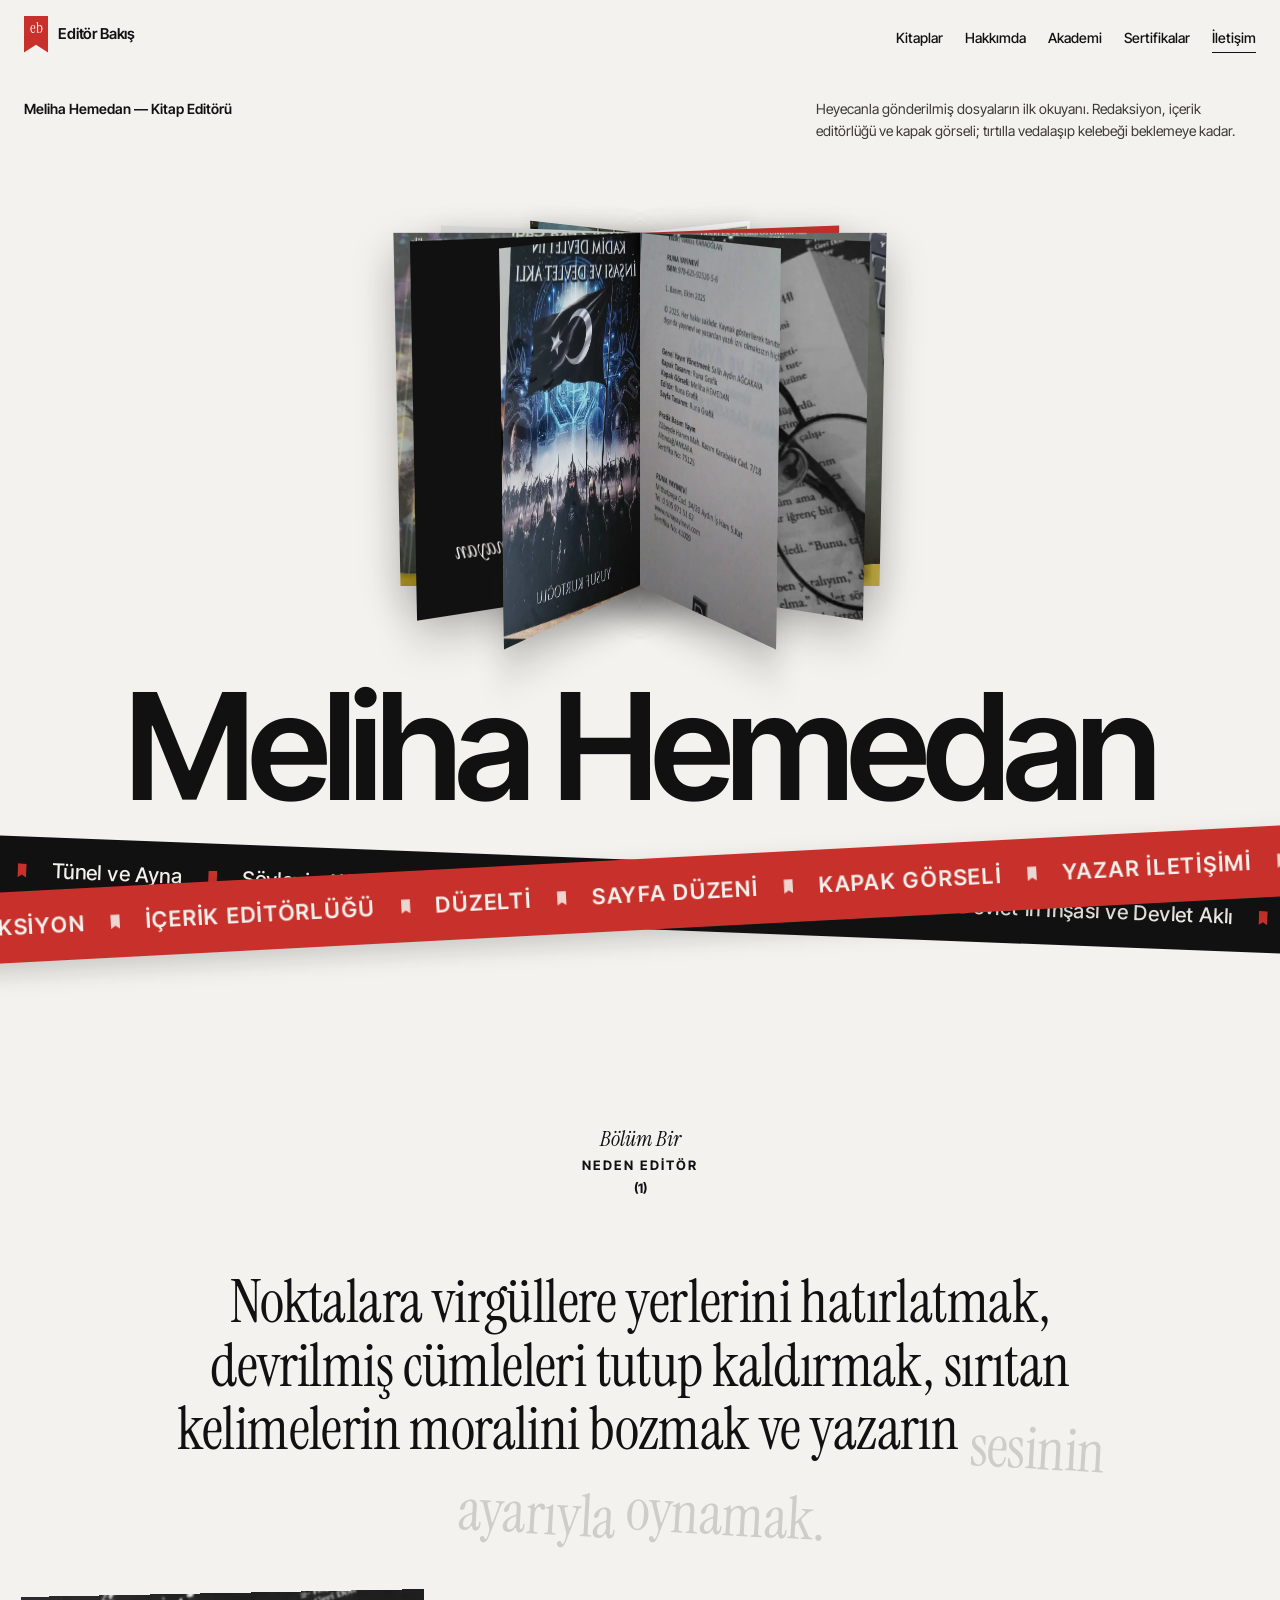
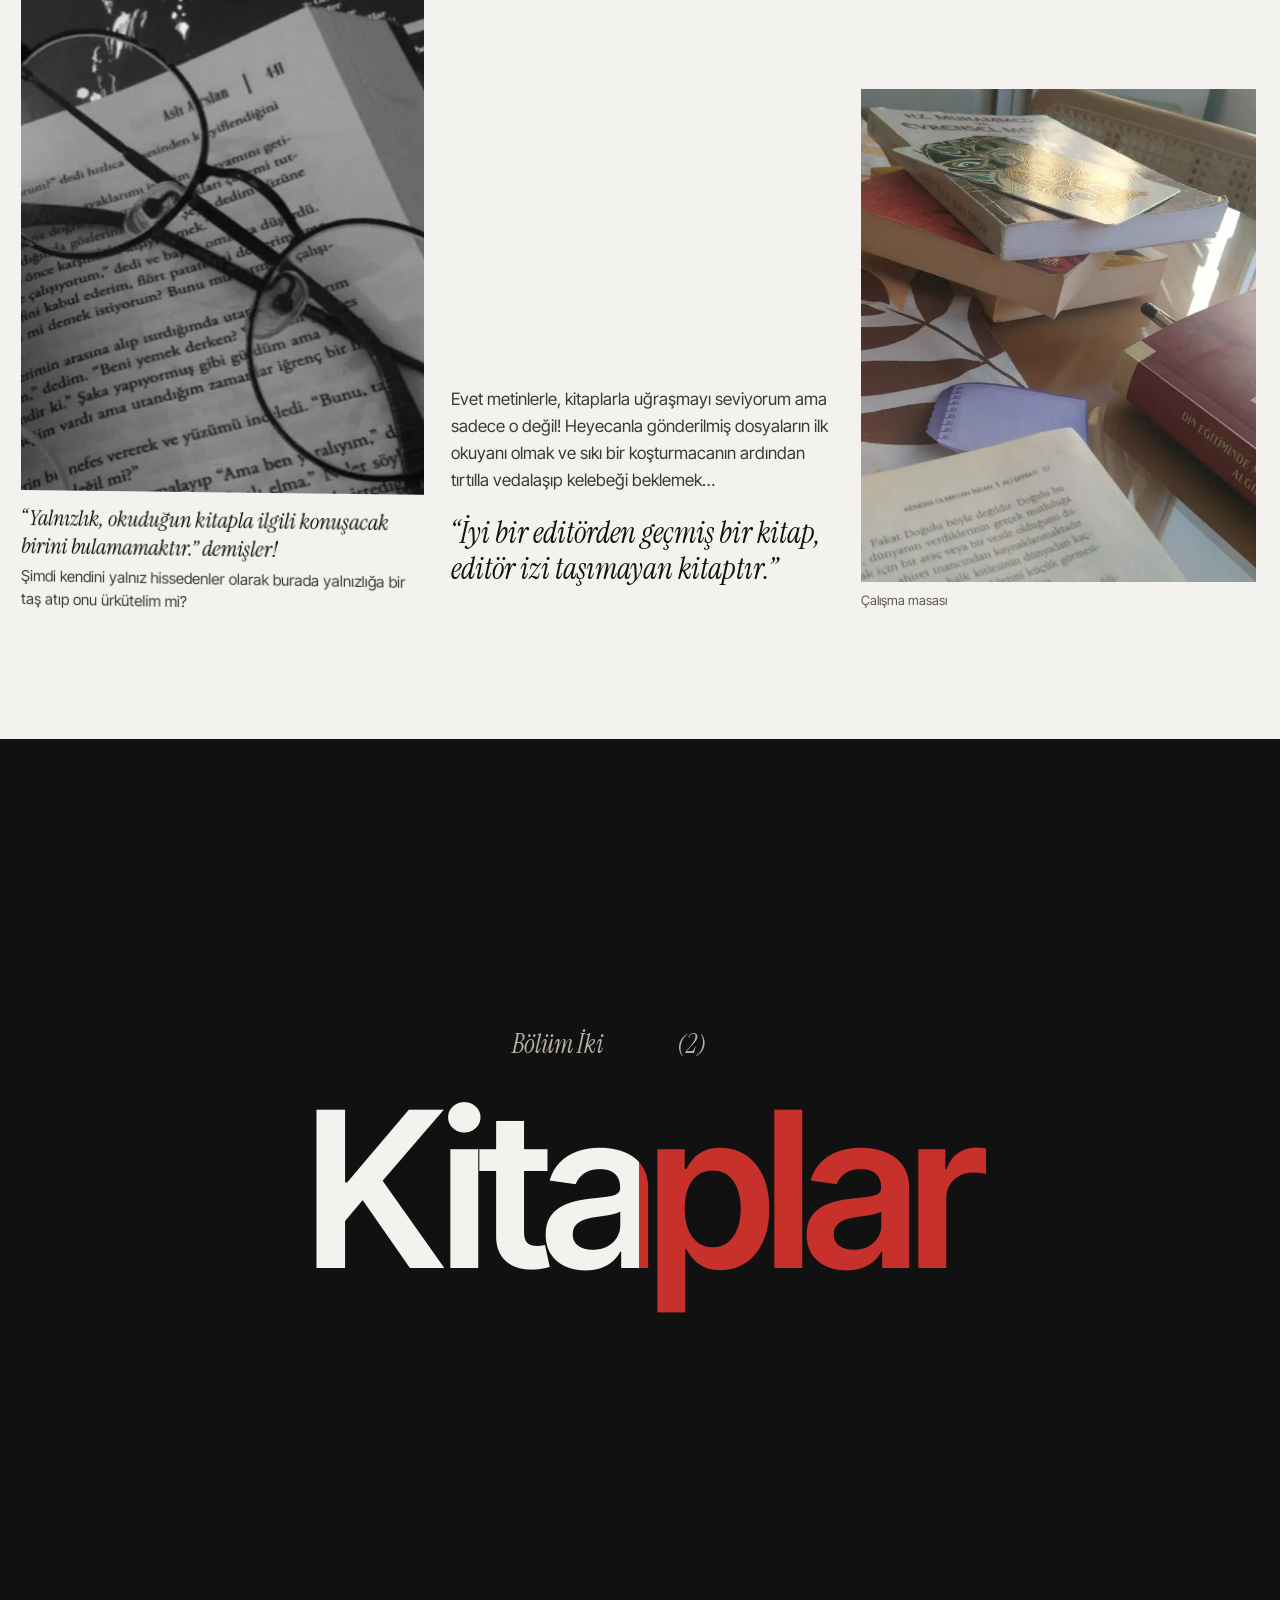
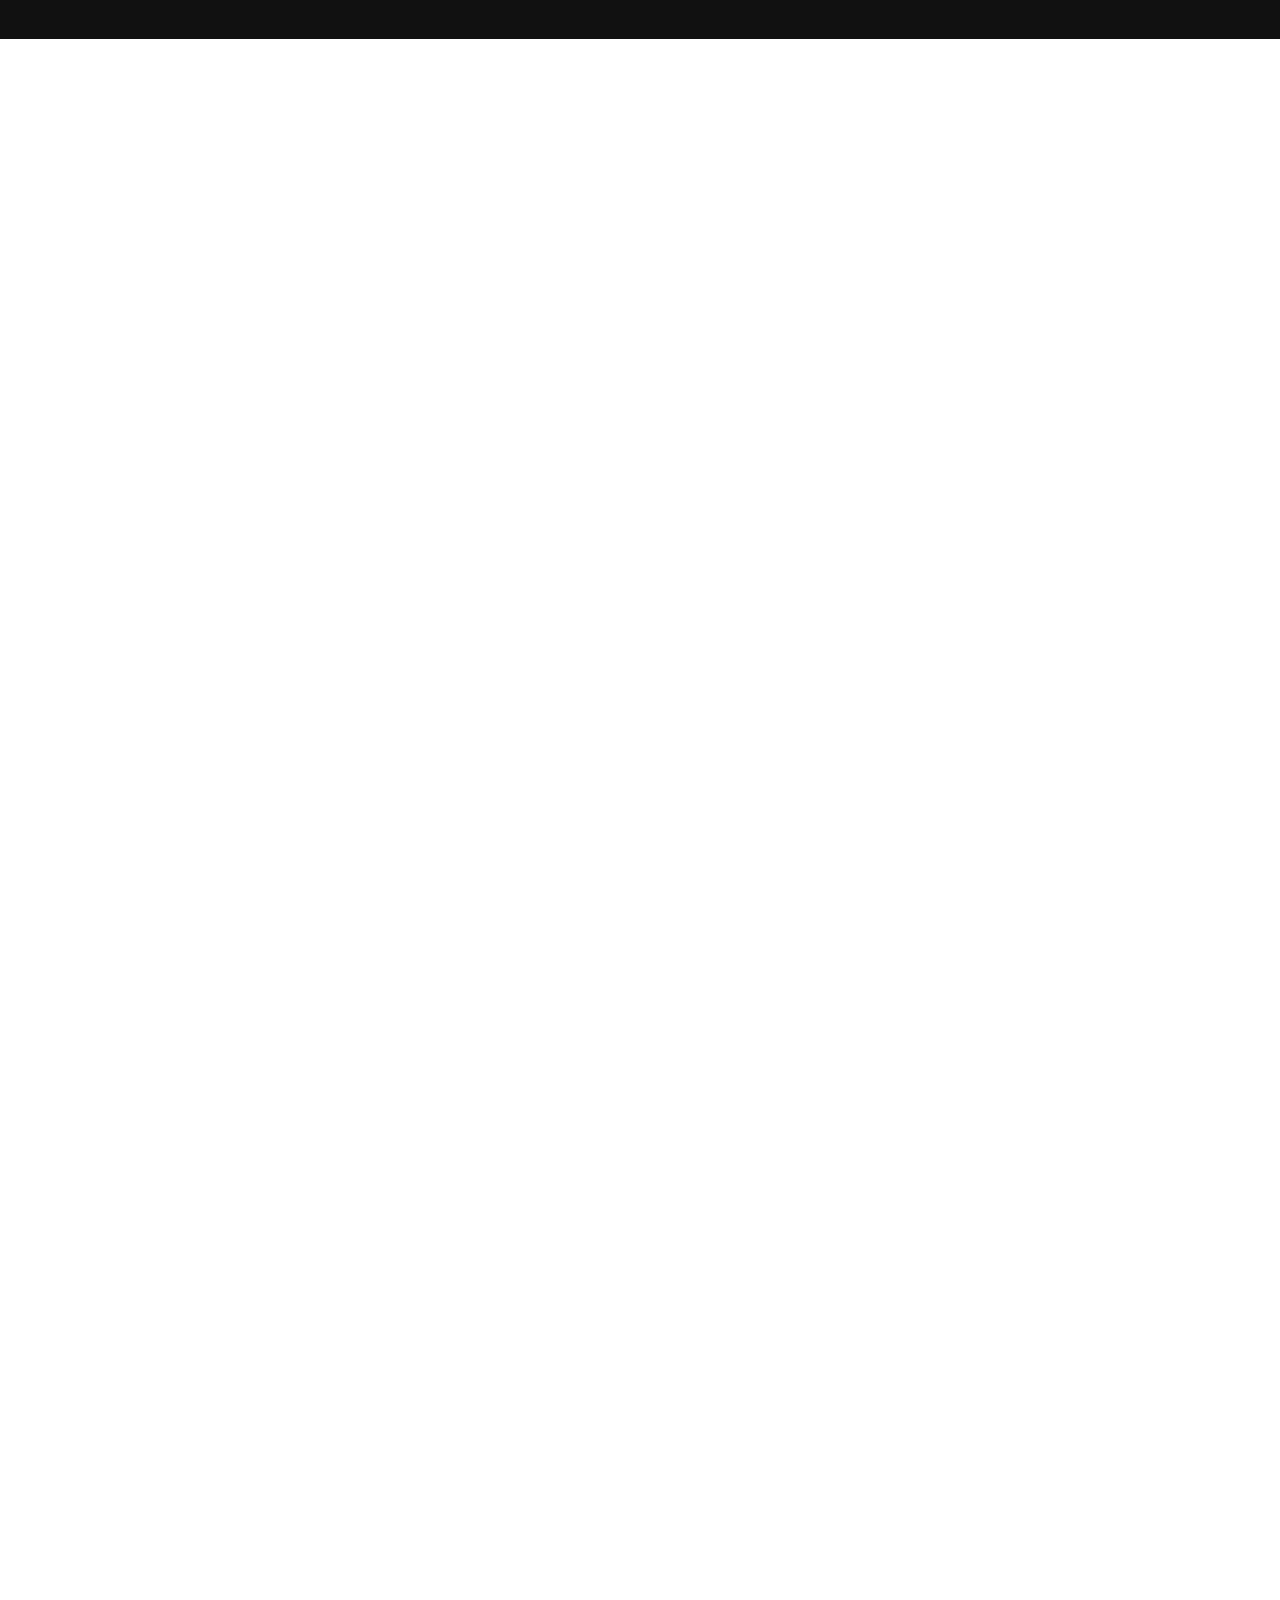
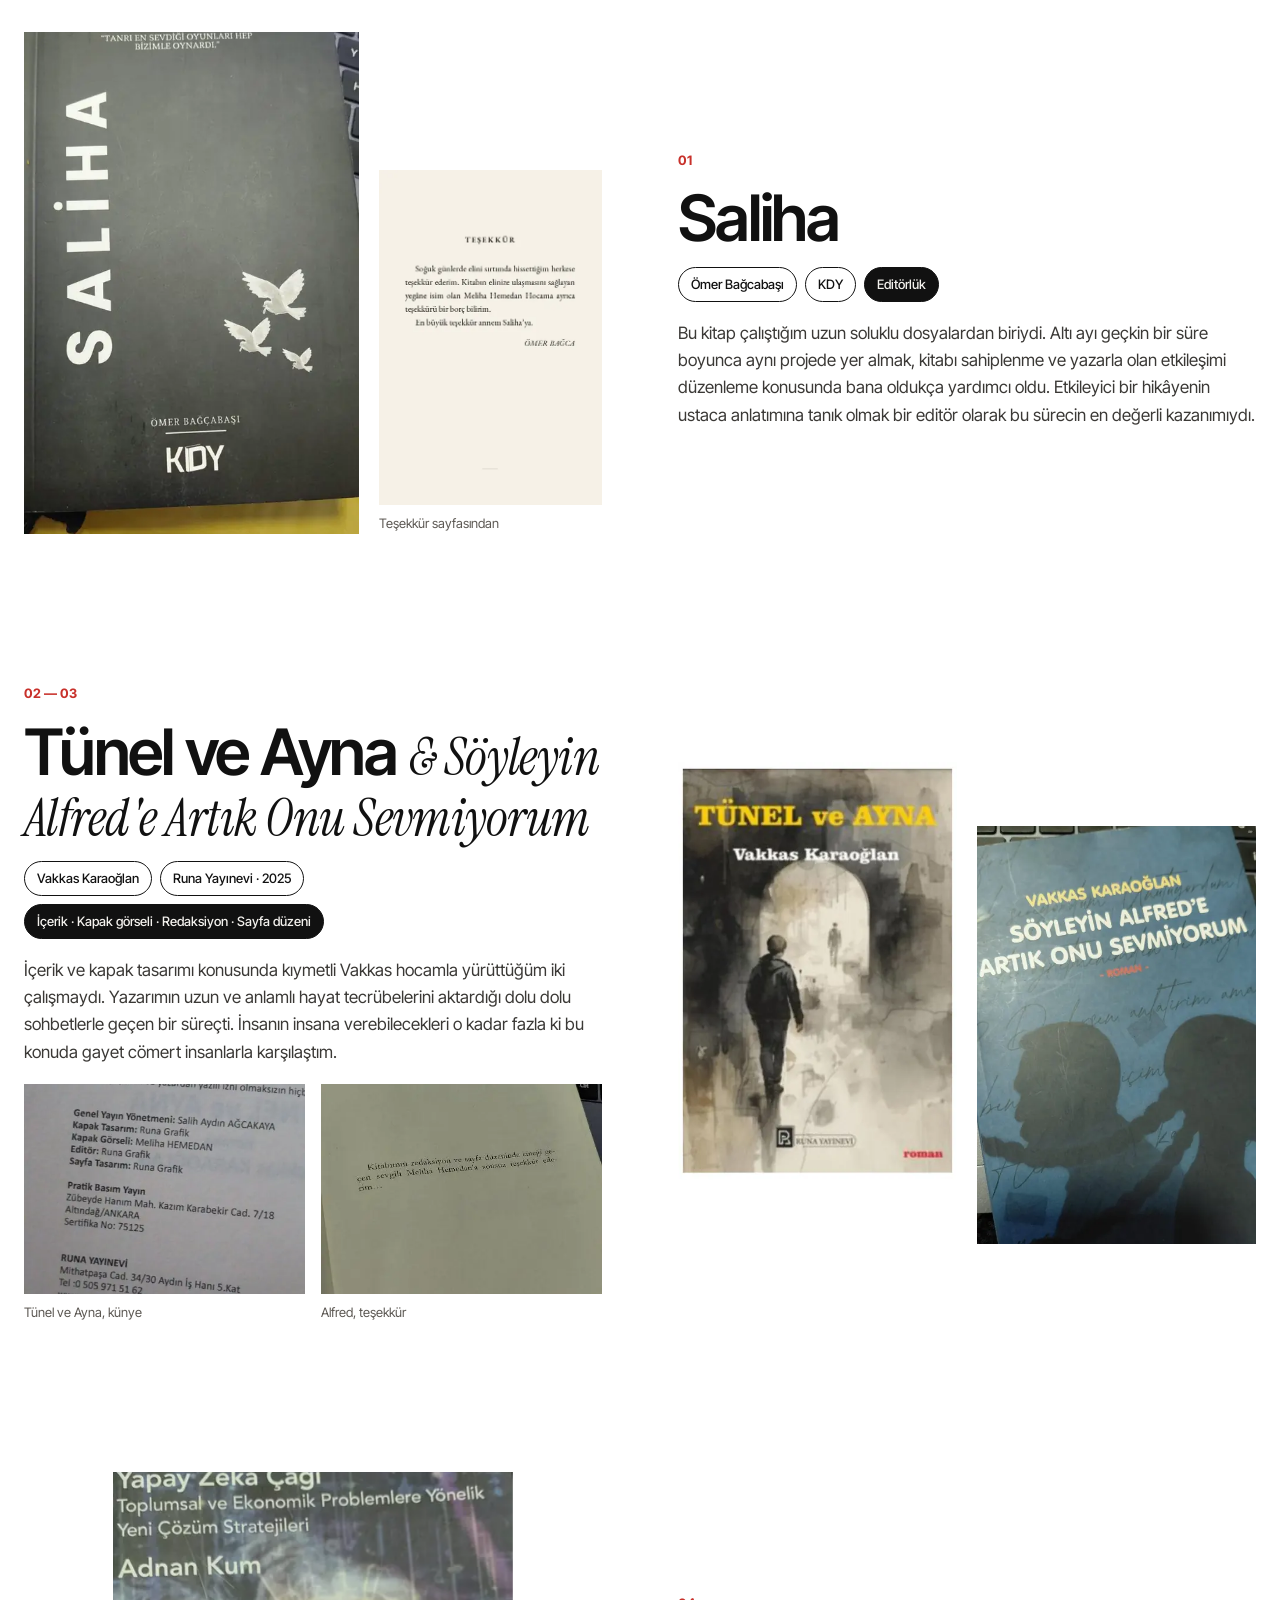
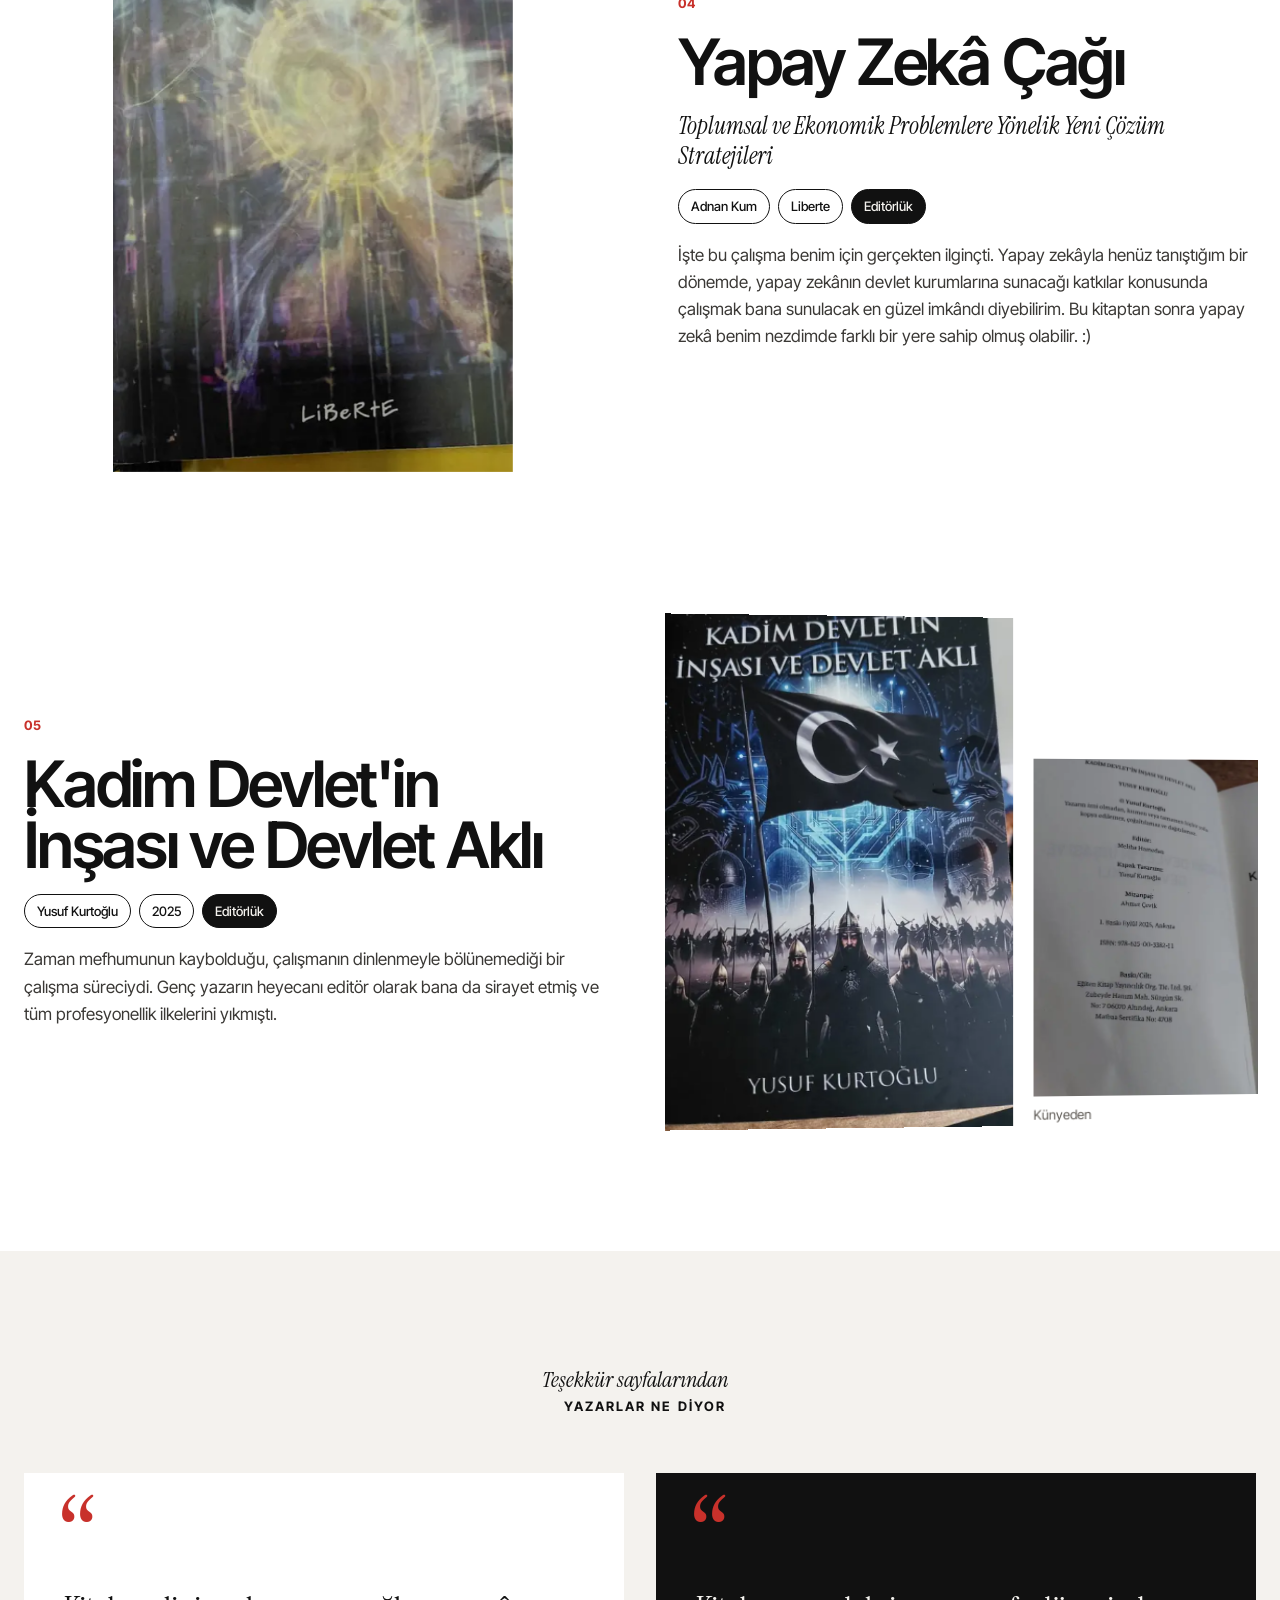
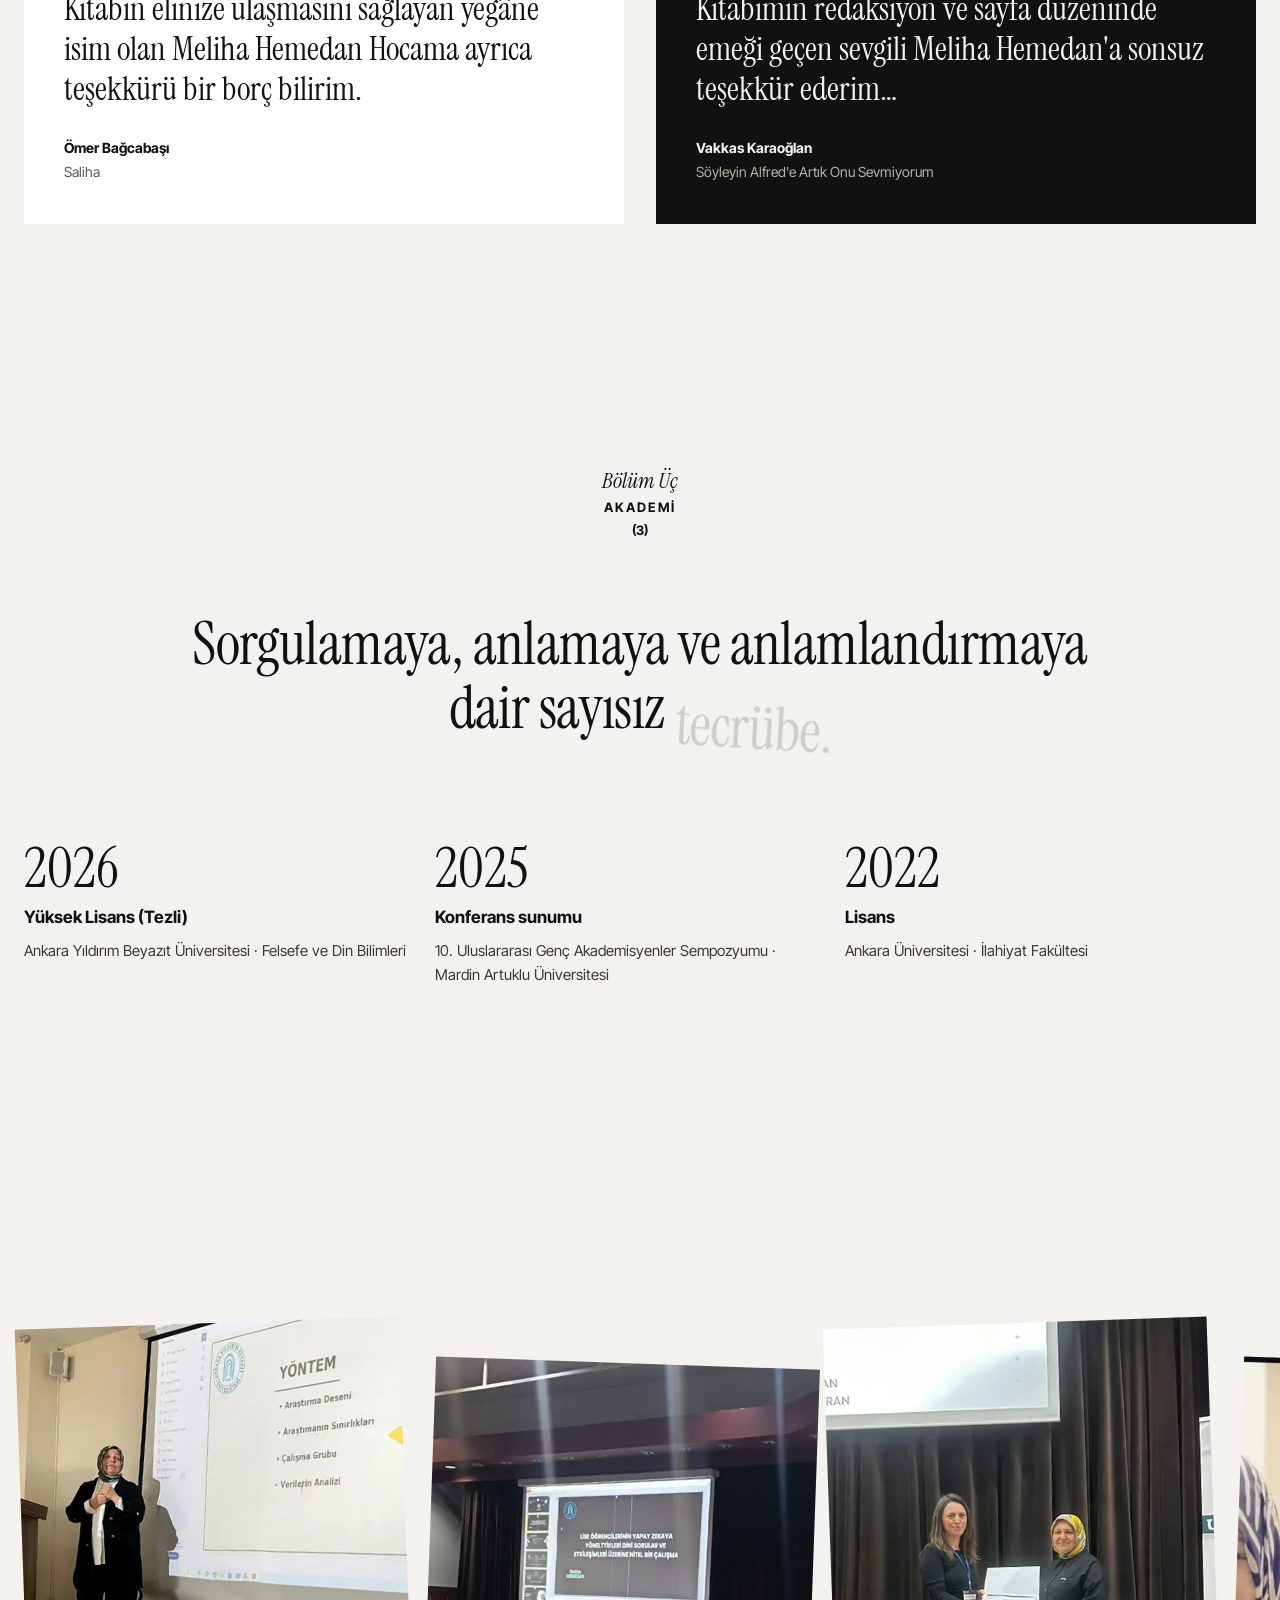
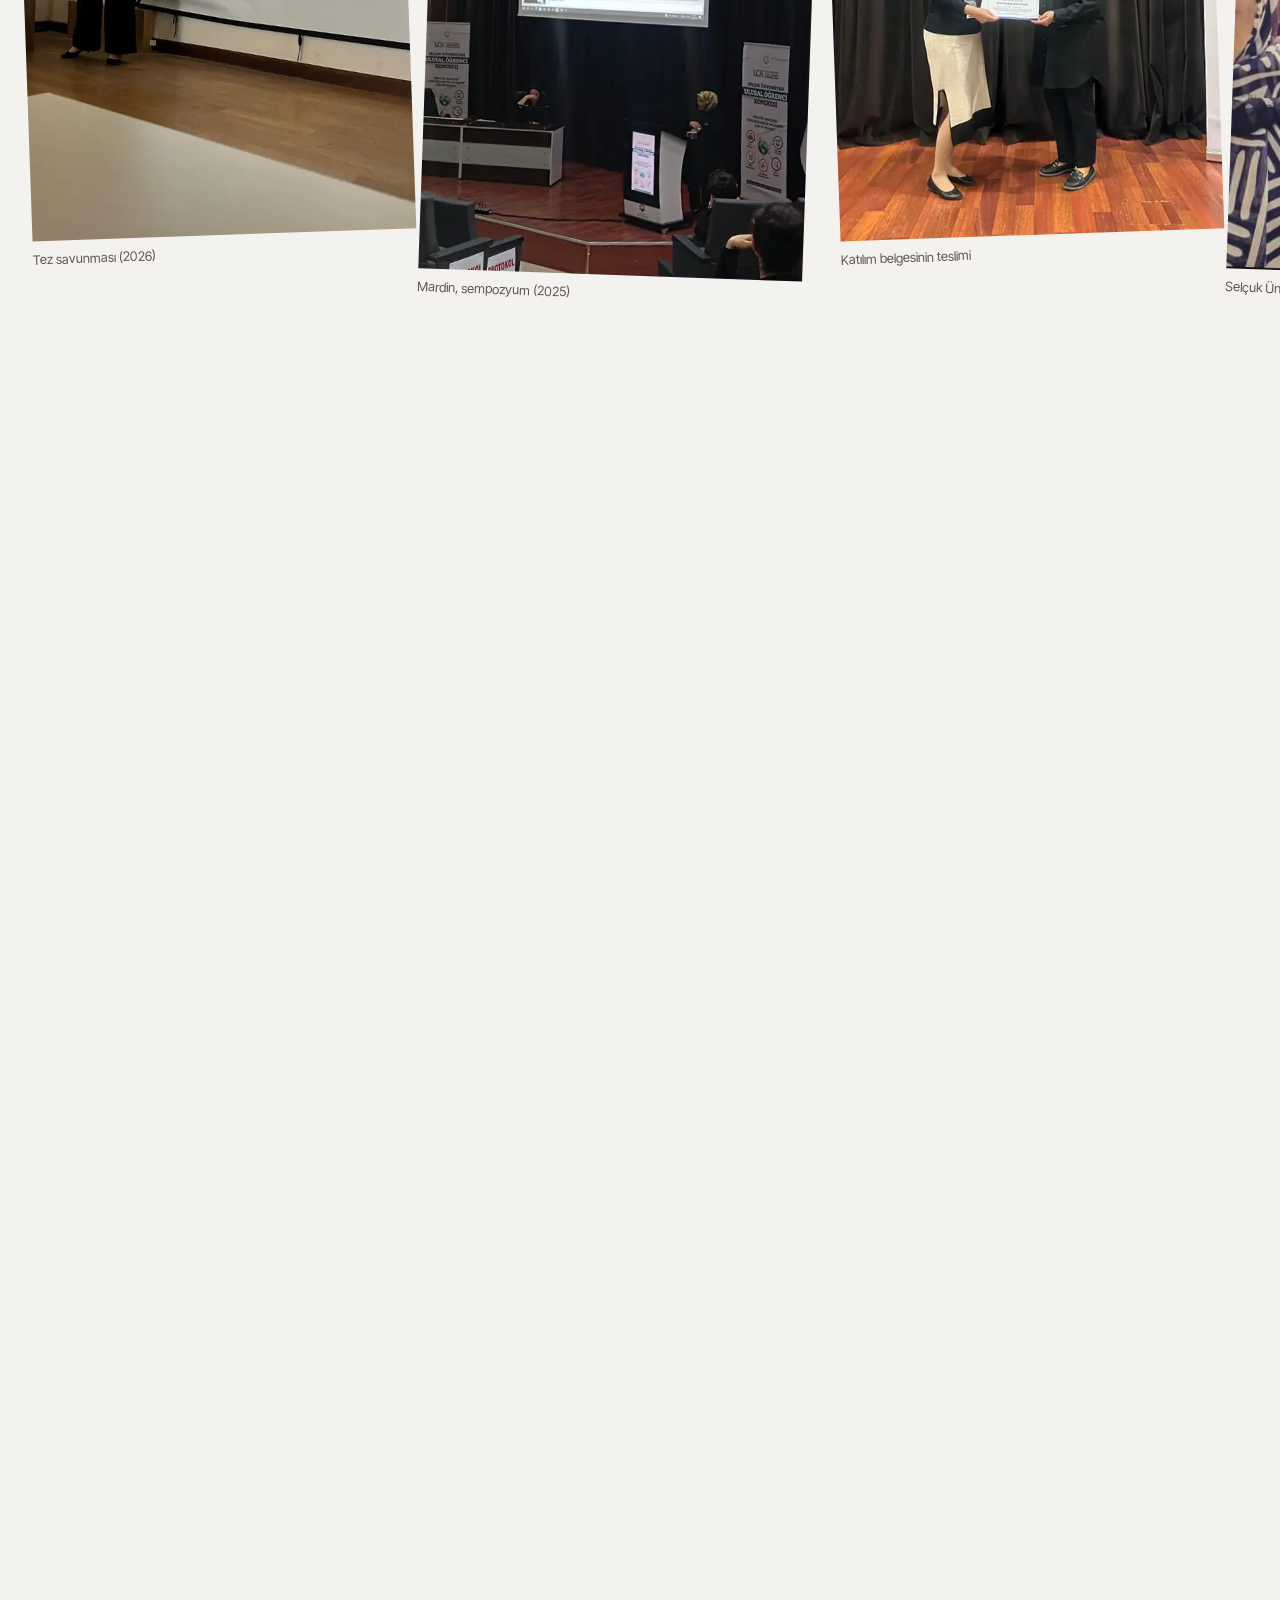
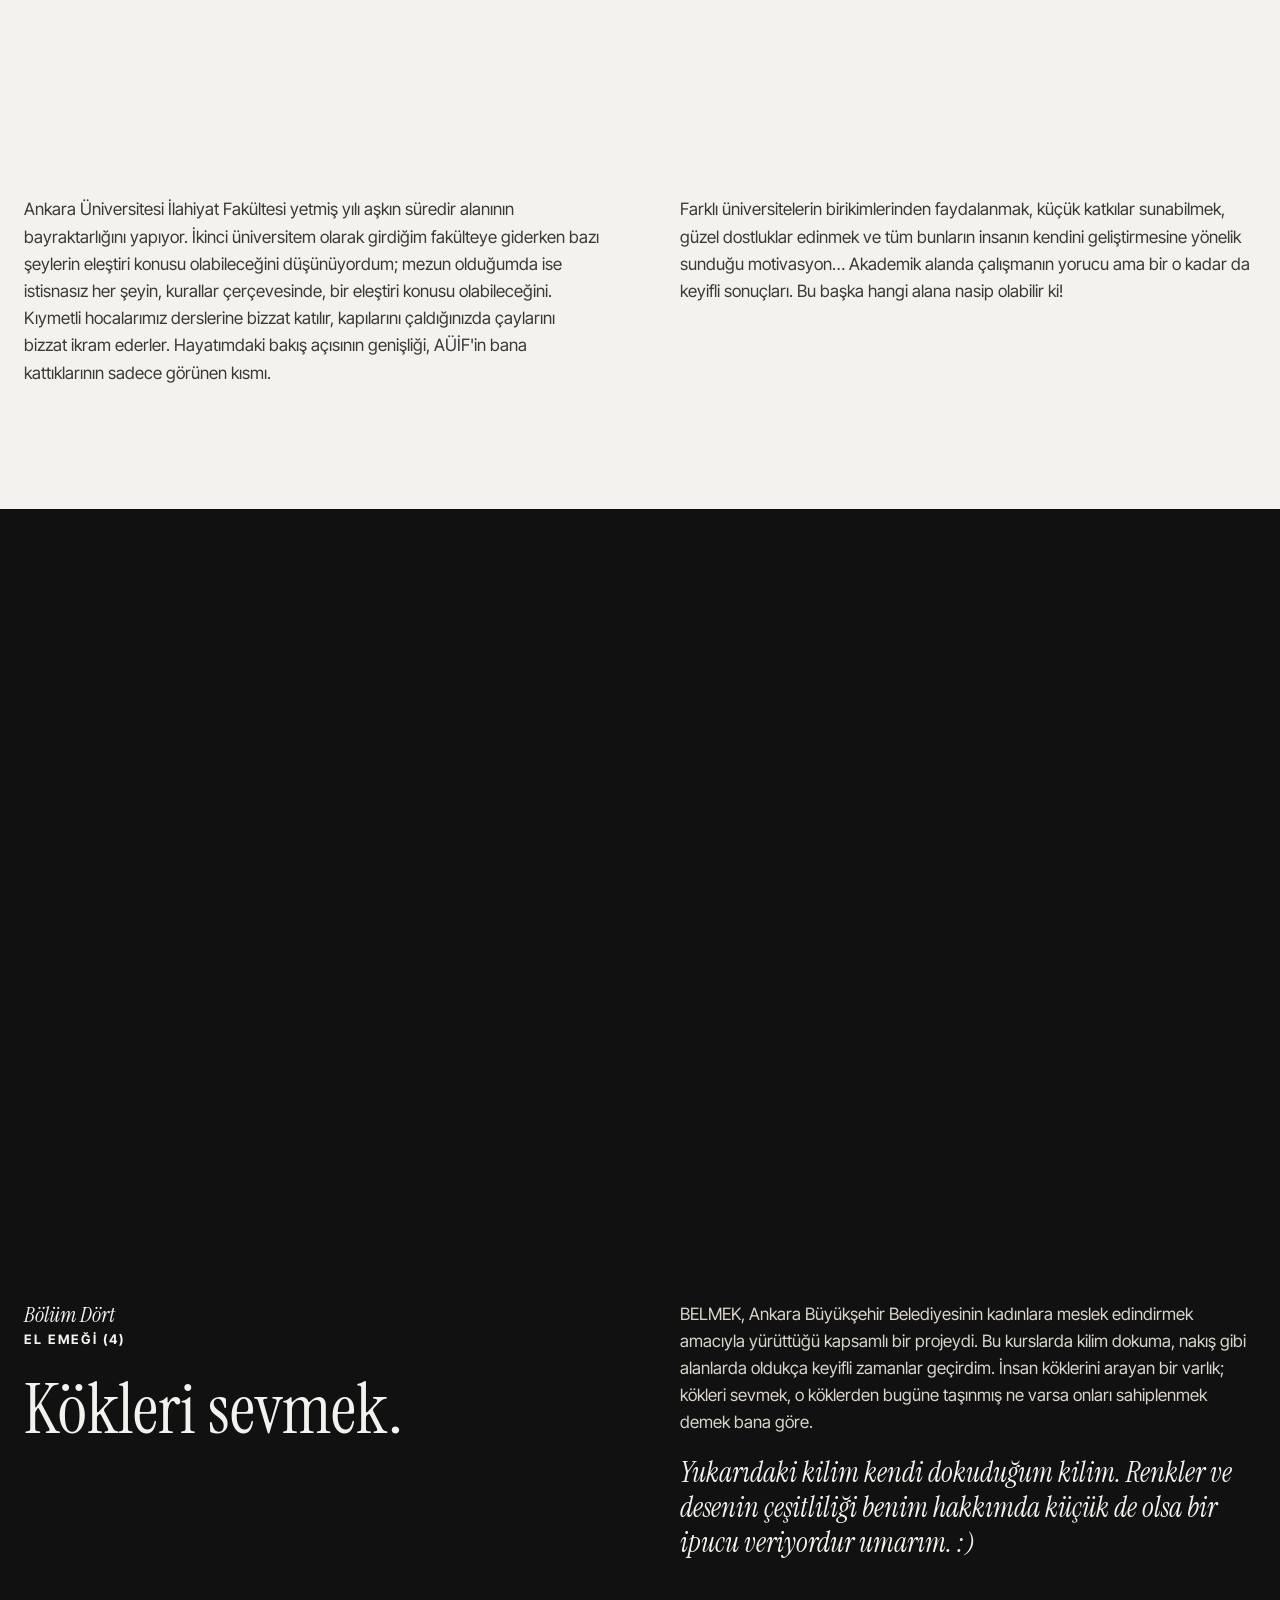
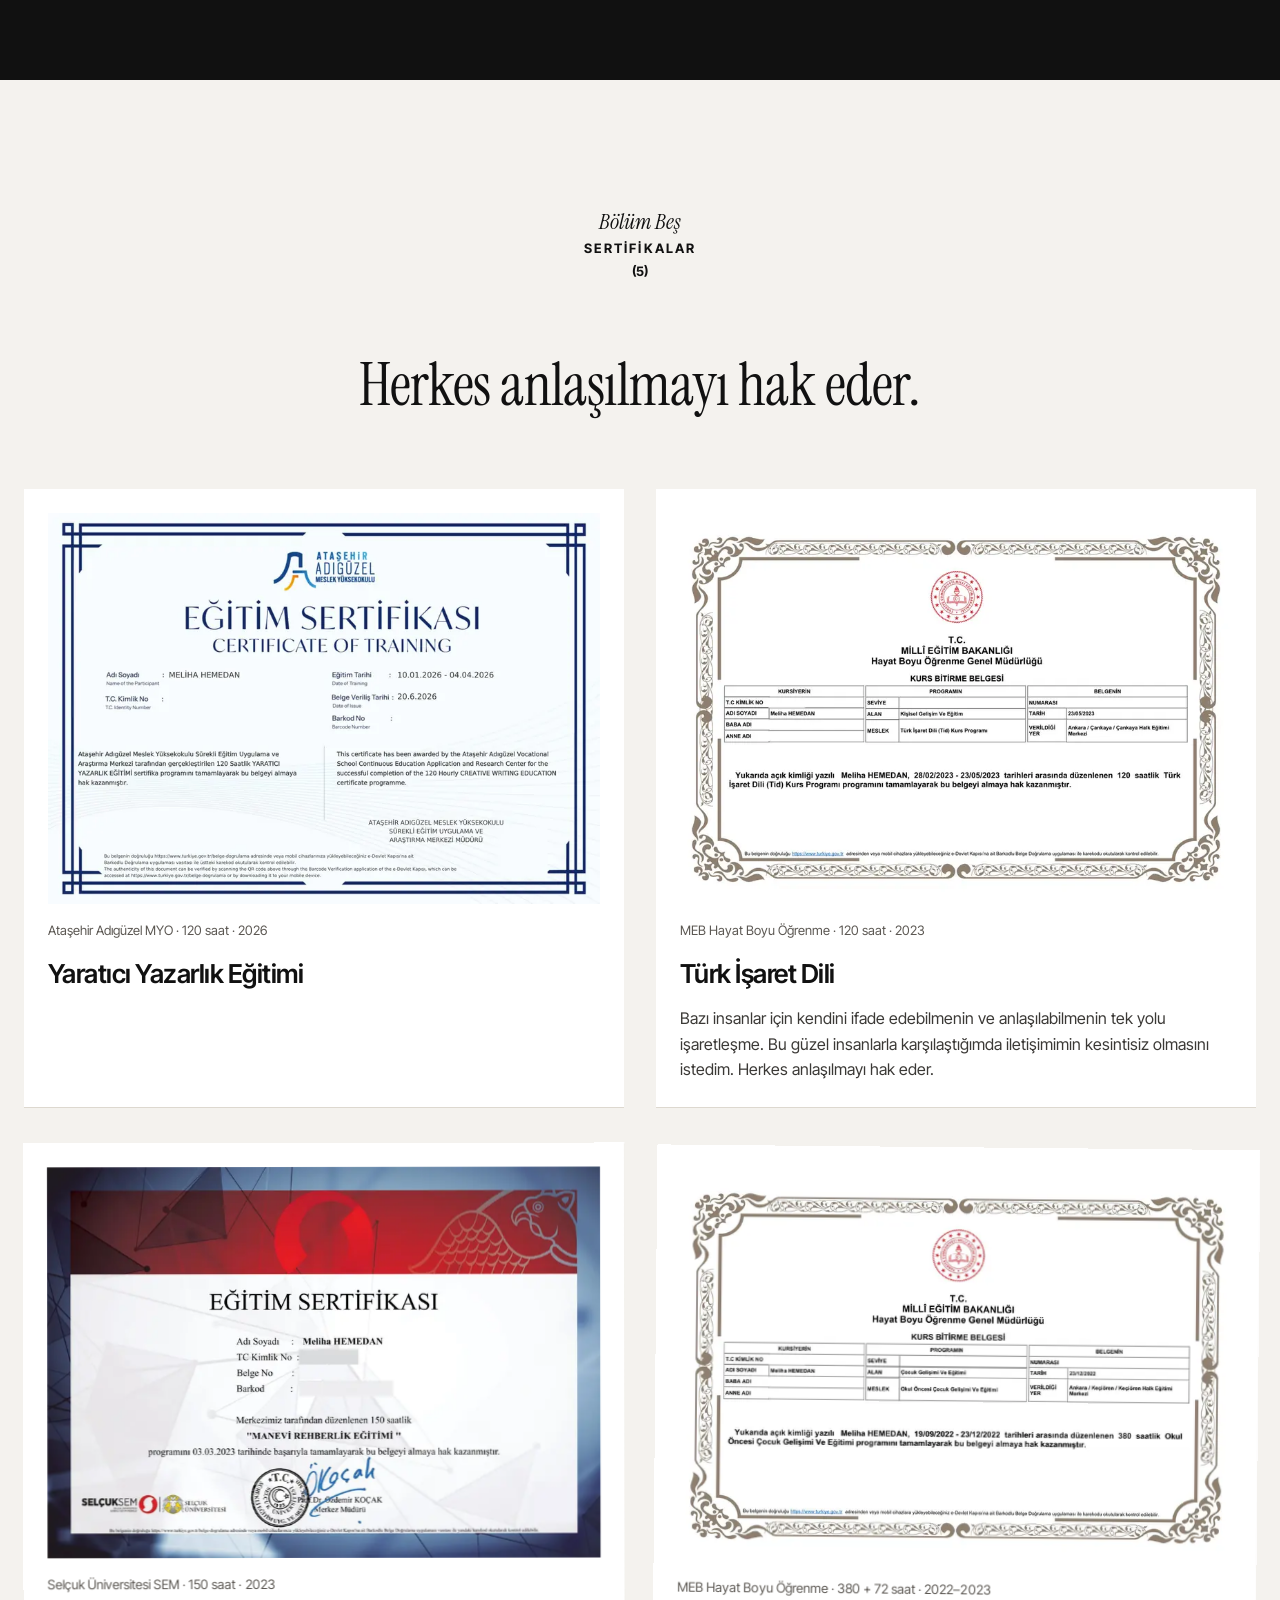
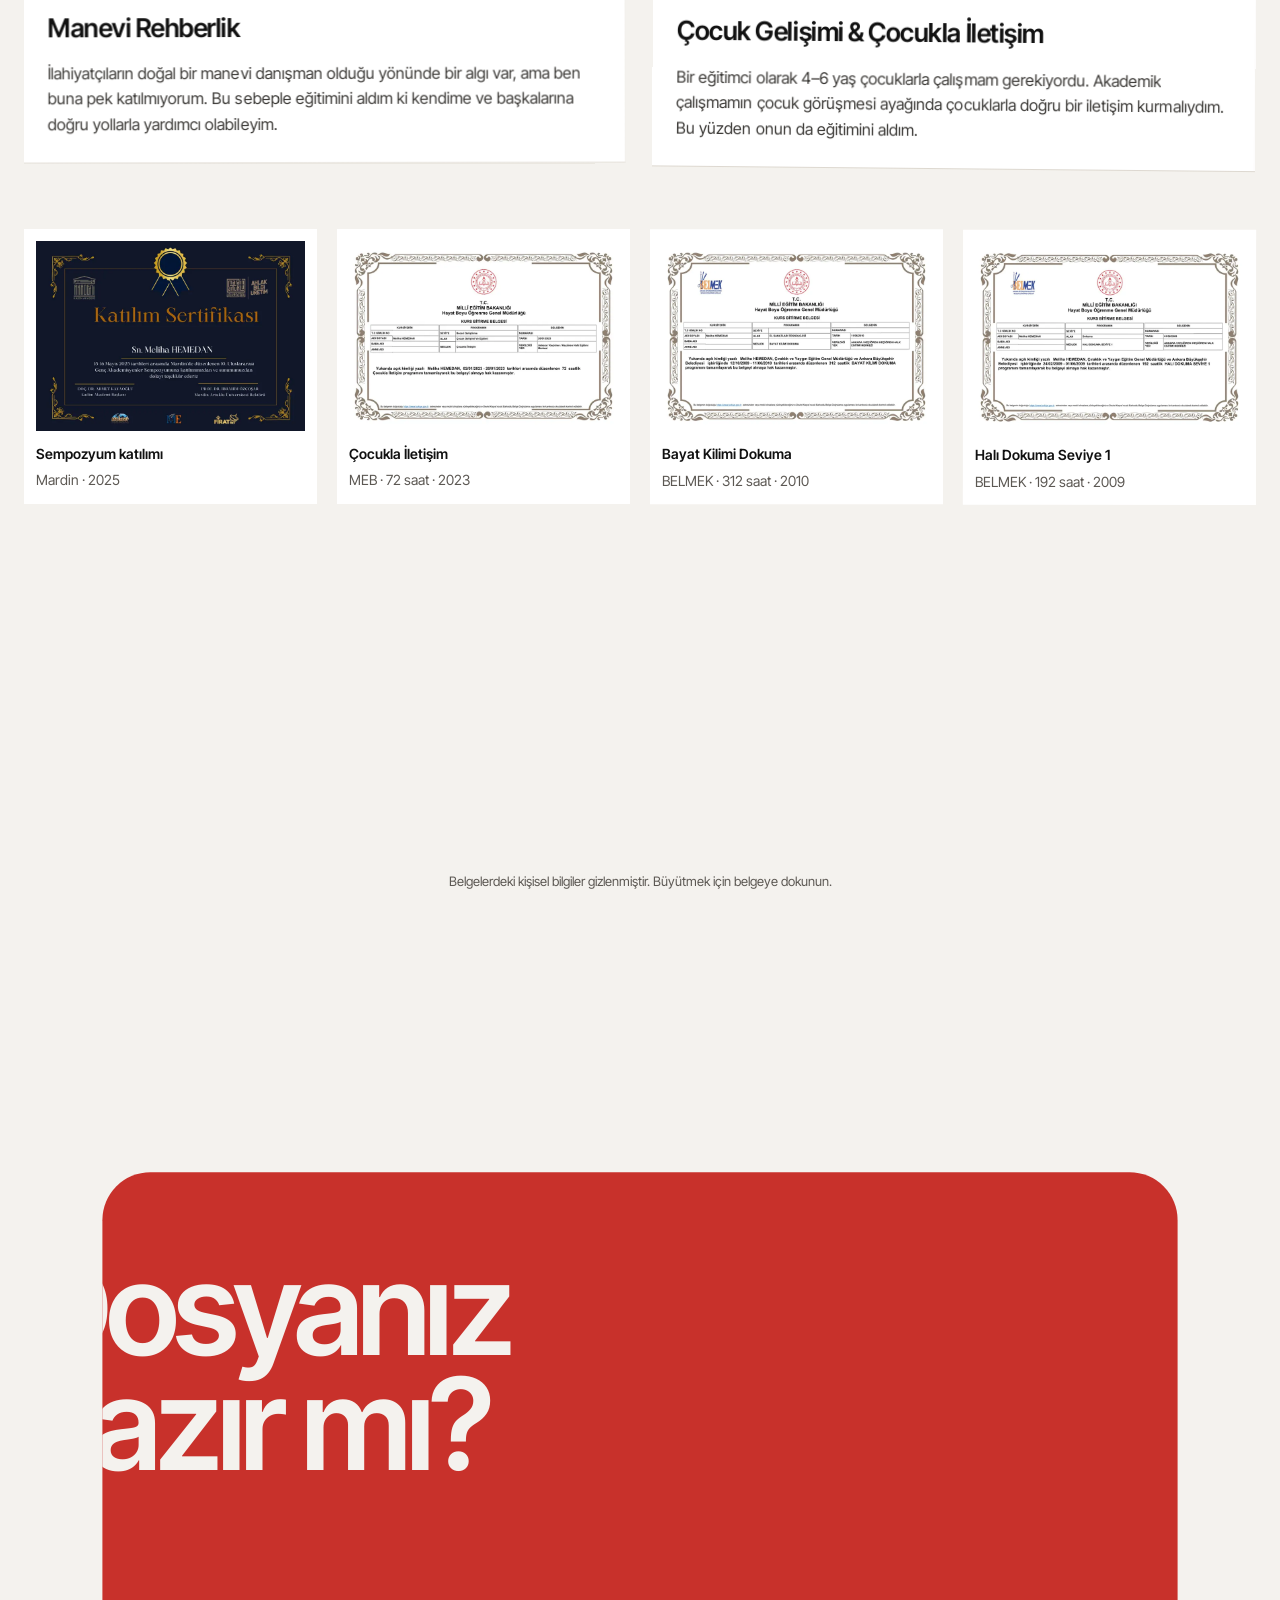
==== index.html @ 7b0f5bb2 "İlk yükleme: Meliha Hemedan portfolyo sitesi" ====
<!doctype html>
<html lang="tr">
<head>
<meta charset="utf-8">
<meta name="viewport" content="width=device-width, initial-scale=1">
<title>Meliha Hemedan — Kitap Editörü | Editör Bakış</title>
<meta name="description" content="Kitap editörü Meliha Hemedan'ın portfolyosu: Saliha, Tünel ve Ayna, Yapay Zekâ Çağı, Kadim Devlet'in İnşası ve Devlet Aklı. Redaksiyon, içerik editörlüğü ve kapak görseli çalışmaları.">
<meta name="author" content="Meliha Hemedan">
<meta name="robots" content="index, follow, max-image-preview:large">
<meta name="theme-color" content="#F4F2EE">
<link rel="canonical" href="https://www.ALANADI.com.tr/">

<meta property="og:type" content="profile">
<meta property="og:locale" content="tr_TR">
<meta property="og:site_name" content="Editör Bakış">
<meta property="og:title" content="Meliha Hemedan — Kitap Editörü">
<meta property="og:description" content="Redaksiyon, içerik editörlüğü ve kapak görseli. Üzerinde çalıştığım kitaplar, akademik yolculuğum ve sertifikalarım.">
<meta property="og:url" content="https://www.ALANADI.com.tr/">
<meta property="og:image" content="https://www.ALANADI.com.tr/assets/img/og-image.jpg">
<meta property="og:image:width" content="1200">
<meta property="og:image:height" content="630">
<meta property="og:image:alt" content="Meliha Hemedan, kitap editörü — editörlüğünü yaptığı kitapların kapakları">
<meta property="profile:first_name" content="Meliha">
<meta property="profile:last_name" content="Hemedan">
<meta name="twitter:card" content="summary_large_image">
<meta name="twitter:title" content="Meliha Hemedan — Kitap Editörü">
<meta name="twitter:description" content="Redaksiyon, içerik editörlüğü ve kapak görseli çalışmaları.">
<meta name="twitter:image" content="https://www.ALANADI.com.tr/assets/img/og-image.jpg">

<link rel="icon" href="/favicon.svg" type="image/svg+xml">
<link rel="icon" href="/favicon-32.png" sizes="32x32" type="image/png">
<link rel="apple-touch-icon" href="/apple-touch-icon.png">
<link rel="manifest" href="/site.webmanifest">

<link rel="preload" href="/assets/fonts/inter-tight-tr-var.woff2" as="font" type="font/woff2" crossorigin>
<link rel="stylesheet" href="/assets/css/style.css?v=4">
<script src="/assets/js/main.js?v=4" defer></script>

<script type="application/ld+json">
{
  "@context": "https://schema.org",
  "@graph": [
    {
      "@type": "ProfilePage",
      "@id": "https://www.ALANADI.com.tr/#sayfa",
      "url": "https://www.ALANADI.com.tr/",
      "name": "Meliha Hemedan — Kitap Editörü",
      "inLanguage": "tr-TR",
      "mainEntity": { "@id": "https://www.ALANADI.com.tr/#meliha" }
    },
    {
      "@type": "Person",
      "@id": "https://www.ALANADI.com.tr/#meliha",
      "name": "Meliha Hemedan",
      "jobTitle": "Kitap Editörü",
      "description": "Redaksiyon, içerik editörlüğü, sayfa düzeni ve kapak görseli çalışmaları yapan kitap editörü.",
      "image": "https://www.ALANADI.com.tr/assets/img/hero-1200.webp",
      "email": "mailto:melihahemedan@gmail.com",
      "url": "https://www.ALANADI.com.tr/",
      "sameAs": ["https://www.instagram.com/editorbakis", "https://www.editorbakis.com.tr"],
      "alumniOf": [
        { "@type": "CollegeOrUniversity", "name": "Ankara Üniversitesi İlahiyat Fakültesi" },
        { "@type": "CollegeOrUniversity", "name": "Ankara Yıldırım Beyazıt Üniversitesi" }
      ],
      "knowsAbout": ["Kitap editörlüğü", "Redaksiyon", "Sayfa düzeni", "Kapak görseli", "Yaratıcı yazarlık", "Türk İşaret Dili", "Felsefe ve din bilimleri"],
      "knowsLanguage": ["tr", "tsm"]
    },
    {
      "@type": "ItemList",
      "name": "Meliha Hemedan'ın editörlüğünü yaptığı kitaplar",
      "itemListElement": [
        { "@type": "ListItem", "position": 1, "item": { "@type": "Book", "name": "Saliha", "author": { "@type": "Person", "name": "Ömer Bağcabaşı" }, "editor": { "@id": "https://www.ALANADI.com.tr/#meliha" }, "inLanguage": "tr" } },
        { "@type": "ListItem", "position": 2, "item": { "@type": "Book", "name": "Tünel ve Ayna", "author": { "@type": "Person", "name": "Vakkas Karaoğlan" }, "publisher": { "@type": "Organization", "name": "Runa Yayınevi" }, "isbn": "978-625-92520-5-6", "datePublished": "2025-10", "contributor": { "@id": "https://www.ALANADI.com.tr/#meliha" }, "inLanguage": "tr" } },
        { "@type": "ListItem", "position": 3, "item": { "@type": "Book", "name": "Söyleyin Alfred'e Artık Onu Sevmiyorum", "author": { "@type": "Person", "name": "Vakkas Karaoğlan" }, "publisher": { "@type": "Organization", "name": "Runa Yayınevi" }, "editor": { "@id": "https://www.ALANADI.com.tr/#meliha" }, "inLanguage": "tr" } },
        { "@type": "ListItem", "position": 4, "item": { "@type": "Book", "name": "Yapay Zekâ Çağı: Toplumsal ve Ekonomik Problemlere Yönelik Yeni Çözüm Stratejileri", "author": { "@type": "Person", "name": "Adnan Kum" }, "publisher": { "@type": "Organization", "name": "Liberte" }, "editor": { "@id": "https://www.ALANADI.com.tr/#meliha" }, "inLanguage": "tr" } },
        { "@type": "ListItem", "position": 5, "item": { "@type": "Book", "name": "Kadim Devlet'in İnşası ve Devlet Aklı", "author": { "@type": "Person", "name": "Yusuf Kurtoğlu" }, "datePublished": "2025-09", "editor": { "@id": "https://www.ALANADI.com.tr/#meliha" }, "inLanguage": "tr" } }
      ]
    }
  ]
}
</script>
</head>
<body>
<a class="skip" href="#icerik">İçeriğe geç</a>

<!-- Açılış: kitap kapağı ortadan ikiye açılır -->
<div class="intro" aria-hidden="true">
  <div class="intro-cover intro-cover--l"><span class="intro-word">Editör</span></div>
  <div class="intro-cover intro-cover--r"><span class="intro-word">Bakış</span></div>
  <span class="intro-mark"><span>eb</span></span>
</div>

<header class="site-head" id="ust">
  <div class="wrap head-row">
    <a class="brand" href="#ust" aria-label="Editör Bakış — sayfa başı">
      <span class="ribbon ribbon--sm" aria-hidden="true"><span>eb</span></span>
      <span class="brand-name">Editör Bakış</span>
    </a>
    <button class="menu-btn" type="button" aria-expanded="false" aria-controls="ana-menu">
      <span class="menu-btn__bars" aria-hidden="true"></span><span class="menu-btn__label">Menü</span>
    </button>
    <nav class="main-nav" id="ana-menu" aria-label="Ana menü">
      <a href="#kitaplar">Kitaplar</a>
      <a href="#neden">Hakkımda</a>
      <a href="#akademi">Akademi</a>
      <a href="#sertifikalar">Sertifikalar</a>
      <a href="#iletisim">İletişim</a>
    </nav>
  </div>
  <div class="progress" aria-hidden="true"></div>
</header>

<main id="icerik">

<!-- ============ GİRİŞ ============ -->
<section class="hero wrap" aria-labelledby="hero-baslik" data-fx="past">
  <div class="hero-top">
    <p class="hero-role">Meliha Hemedan — Kitap Editörü</p>
    <p class="hero-lead">Heyecanla gönderilmiş dosyaların ilk okuyanı. Redaksiyon, içerik editörlüğü ve kapak görseli; tırtılla vedalaşıp kelebeği beklemeye kadar.</p>
  </div>
  <div class="stage" role="region" aria-label="Kitap yelpazesi — büyütmek için bir sayfaya dokunun">
    <div class="fan">
      <a class="pg lb" href="/assets/img/saliha-900.webp" data-caption="Saliha — Ömer Bağcabaşı" aria-label="Saliha kapağını büyüt"><img src="/assets/img/saliha-480.webp" srcset="/assets/img/saliha-480.webp 480w, /assets/img/saliha-900.webp 900w" sizes="265px" width="480" height="853" alt="" loading="lazy" decoding="async"></a>
      <div class="pg pg--red" aria-hidden="true"><span class="pg-eb">eb</span><span class="pg-label">EDİTÖR BAKIŞ</span></div>
      <a class="pg lb" href="/assets/img/tunel-ve-ayna-960.webp" data-caption="Tünel ve Ayna — Vakkas Karaoğlan" aria-label="Tünel ve Ayna kapağını büyüt"><img src="/assets/img/tunel-ve-ayna-480.webp" srcset="/assets/img/tunel-ve-ayna-480.webp 480w, /assets/img/tunel-ve-ayna-960.webp 960w" sizes="265px" width="480" height="706" alt="" loading="lazy" decoding="async"></a>
      <a class="pg lb" href="/assets/img/kadim-kunye-900.webp" data-caption="Kadim Devlet'in İnşası ve Devlet Aklı — künye" aria-label="Kadim Devlet künyesini büyüt"><img src="/assets/img/kadim-kunye-480.webp" srcset="/assets/img/kadim-kunye-480.webp 480w, /assets/img/kadim-kunye-900.webp 900w" sizes="265px" width="480" height="853" alt="" loading="lazy" decoding="async"></a>
      <a class="pg lb" href="/assets/img/alfred-900.webp" data-caption="Söyleyin Alfred'e Artık Onu Sevmiyorum — Vakkas Karaoğlan" aria-label="Söyleyin Alfred'e kapağını büyüt"><img src="/assets/img/alfred-480.webp" srcset="/assets/img/alfred-480.webp 480w, /assets/img/alfred-900.webp 900w" sizes="265px" width="480" height="853" alt="" loading="lazy" decoding="async"></a>
      <a class="pg lb" href="/assets/img/kilim-935.webp" data-caption="Kendi dokuduğum kilim" aria-label="Kilim fotoğrafını büyüt"><img src="/assets/img/kilim-640.webp" srcset="/assets/img/kilim-640.webp 640w, /assets/img/kilim-935.webp 935w" sizes="265px" width="640" height="1043" alt="" loading="lazy" decoding="async"></a>
      <a class="pg lb" href="/assets/img/yapay-zeka-cagi-900.webp" data-caption="Yapay Zekâ Çağı — Adnan Kum" aria-label="Yapay Zekâ Çağı kapağını büyüt"><img src="/assets/img/yapay-zeka-cagi-480.webp" srcset="/assets/img/yapay-zeka-cagi-480.webp 480w, /assets/img/yapay-zeka-cagi-900.webp 900w" sizes="265px" width="480" height="853" alt="" loading="lazy" decoding="async"></a>
      <div class="pg pg--ink" aria-hidden="true"><span class="pg-quote">“Editör izi taşımayan kitap.”</span></div>
      <a class="pg lb" href="/assets/img/kadim-devlet-900.webp" data-caption="Kadim Devlet'in İnşası ve Devlet Aklı — Yusuf Kurtoğlu" aria-label="Kadim Devlet kapağını büyüt"><img src="/assets/img/kadim-devlet-480.webp" srcset="/assets/img/kadim-devlet-480.webp 480w, /assets/img/kadim-devlet-900.webp 900w" sizes="265px" width="480" height="853" alt="" loading="lazy" decoding="async"></a>
      <a class="pg lb" href="/assets/img/saliha-tesekkur-900.webp" data-caption="Saliha — teşekkür sayfası" aria-label="Saliha teşekkür sayfasını büyüt"><img src="/assets/img/saliha-tesekkur-480.webp" srcset="/assets/img/saliha-tesekkur-480.webp 480w, /assets/img/saliha-tesekkur-900.webp 900w" sizes="265px" width="480" height="693" alt="" loading="lazy" decoding="async"></a>
      <a class="pg lb" href="/assets/img/tunel-kunye-900.webp" data-caption="Tünel ve Ayna — künye" aria-label="Tünel ve Ayna künyesini büyüt"><img src="/assets/img/tunel-kunye-480.webp" srcset="/assets/img/tunel-kunye-480.webp 480w, /assets/img/tunel-kunye-900.webp 900w" sizes="265px" width="480" height="853" alt="" loading="lazy" decoding="async"></a>
      <a class="pg lb" href="/assets/img/okuma-900.webp" data-caption="Okuma masasından" aria-label="Okuma masası fotoğrafını büyüt"><img src="/assets/img/okuma-640.webp" srcset="/assets/img/okuma-640.webp 640w, /assets/img/okuma-900.webp 900w" sizes="265px" width="640" height="604" alt="" loading="lazy" decoding="async"></a>
    </div>
  </div>
  <h1 class="hero-name split-letters" id="hero-baslik">Meliha Hemedan</h1>
</section>

<!-- Çapraz bantlar -->
<div class="tapes" aria-hidden="true">
  <div class="tape tape--a"><div class="tape-track">
    <span>Redaksiyon</span><span>İçerik editörlüğü</span><span>Düzelti</span><span>Sayfa düzeni</span><span>Kapak görseli</span><span>Yazar iletişimi</span>
    <span>Redaksiyon</span><span>İçerik editörlüğü</span><span>Düzelti</span><span>Sayfa düzeni</span><span>Kapak görseli</span><span>Yazar iletişimi</span>
  </div></div>
  <div class="tape tape--b"><div class="tape-track">
    <span>Saliha</span><span>Tünel ve Ayna</span><span>Söyleyin Alfred'e Artık Onu Sevmiyorum</span><span>Yapay Zekâ Çağı</span><span>Kadim Devlet'in İnşası ve Devlet Aklı</span>
    <span>Saliha</span><span>Tünel ve Ayna</span><span>Söyleyin Alfred'e Artık Onu Sevmiyorum</span><span>Yapay Zekâ Çağı</span><span>Kadim Devlet'in İnşası ve Devlet Aklı</span>
  </div></div>
</div>

<!-- ============ BÖLÜM 1: NEDEN EDİTÖR ============ -->
<section class="chapter wrap" id="neden" aria-labelledby="neden-baslik">
  <header class="ch-head" data-fx="in">
    <span class="ch-kicker">Bölüm Bir</span>
    <h2 class="ch-title" id="neden-baslik">Neden editör</h2>
    <span class="ch-num">(1)</span>
  </header>
  <p class="statement words" data-fx="read out">Noktalara virgüllere yerlerini hatırlatmak, devrilmiş cümleleri tutup kaldırmak, sırıtan kelimelerin moralini bozmak ve yazarın sesinin ayarıyla oynamak.</p>
  <div class="trio">
    <figure class="turn turn--l" data-fx="in">
      <a class="lb zoom-box" href="/assets/img/okuma-900.webp" data-caption="Okuma masasından"><img src="/assets/img/okuma-640.webp" srcset="/assets/img/okuma-640.webp 640w, /assets/img/okuma-900.webp 900w" sizes="(max-width: 760px) 100vw, 33vw" width="640" height="604" alt="Açık bir kitabın üzerinde duran yuvarlak çerçeveli gözlük" loading="lazy" decoding="async"></a>
      <figcaption class="photo-note">
        <span class="photo-note__q">“Yalnızlık, okuduğun kitapla ilgili konuşacak birini bulamamaktır.” demişler!</span>
        Şimdi kendini yalnız hissedenler olarak burada yalnızlığa bir taş atıp onu ürkütelim mi?
      </figcaption>
    </figure>
    <div class="trio-text rise" data-fx="in" data-lag=".08">
      <p>Evet metinlerle, kitaplarla uğraşmayı seviyorum ama sadece o değil! Heyecanla gönderilmiş dosyaların ilk okuyanı olmak ve sıkı bir koşturmacanın ardından tırtılla vedalaşıp kelebeği beklemek…</p>
      <blockquote class="pull">“İyi bir editörden geçmiş bir kitap, editör izi taşımayan kitaptır.”</blockquote>
    </div>
    <figure class="turn turn--r" data-fx="in" data-lag=".16">
      <a class="lb zoom-box" href="/assets/img/masa-900.webp" data-caption="Çalışma masası"><img src="/assets/img/masa-640.webp" srcset="/assets/img/masa-640.webp 640w, /assets/img/masa-900.webp 900w" sizes="(max-width: 760px) 100vw, 33vw" width="640" height="1138" alt="Masada üst üste duran kitaplar ve not defteri" loading="lazy" decoding="async"></a>
      <figcaption>Çalışma masası</figcaption>
    </figure>
  </div>
</section>

<!-- ============ BÖLÜM 2: KİTAPLAR ============ -->
<section class="band-white" id="kitaplar" aria-labelledby="kitaplar-baslik">

  <!-- Sayfa ortadan ikiye ayrılır, altından yeni bölüm çıkar -->
  <div class="doors" data-fx="pin">
    <div class="doors-sticky">
      <div class="doors-under">
        <div class="ch-head">
          <span class="ch-kicker">Bölüm İki</span>
          <h2 class="ch-title" id="kitaplar-baslik">Kitaplar</h2>
          <span class="ch-num">(2)</span>
        </div>
        <p class="statement">Her dosya, yazarıyla birlikte yürünen ayrı bir yol.</p>
      </div>
      <div class="door door--l" aria-hidden="true"><span class="door-tag">Bölüm İki</span><span class="door-word">Kitaplar</span></div>
      <div class="door door--r" aria-hidden="true"><span class="door-tag">(2)</span><span class="door-word">Kitaplar</span></div>
    </div>
  </div>

  <div class="chapter chapter--books wrap">
    <article class="book">
      <div class="book-media book-media--pair turn turn--l" data-fx="in">
        <a class="lb" href="/assets/img/saliha-900.webp" data-caption="Saliha — Ömer Bağcabaşı"><img src="/assets/img/saliha-480.webp" srcset="/assets/img/saliha-480.webp 480w, /assets/img/saliha-900.webp 900w" sizes="(max-width: 900px) 55vw, 340px" width="480" height="853" alt="Saliha kitabının kapağı" class="tilt" loading="lazy" decoding="async"></a>
        <figure>
          <a class="lb" href="/assets/img/saliha-tesekkur-900.webp" data-caption="Saliha — teşekkür sayfası"><img src="/assets/img/saliha-tesekkur-480.webp" srcset="/assets/img/saliha-tesekkur-480.webp 480w, /assets/img/saliha-tesekkur-900.webp 900w" sizes="(max-width: 900px) 40vw, 220px" width="480" height="693" alt="Saliha kitabının teşekkür sayfası" loading="lazy" decoding="async"></a>
          <figcaption>Teşekkür sayfasından</figcaption>
        </figure>
      </div>
      <div class="book-text rise" data-fx="in" data-lag=".1">
        <span class="book-no">01</span>
        <h3 class="book-title">Saliha</h3>
        <ul class="tags" aria-label="Künye">
          <li>Ömer Bağcabaşı</li><li>KDY</li><li class="tag-dark">Editörlük</li>
        </ul>
        <p>Bu kitap çalıştığım uzun soluklu dosyalardan biriydi. Altı ayı geçkin bir süre boyunca aynı projede yer almak, kitabı sahiplenme ve yazarla olan etkileşimi düzenleme konusunda bana oldukça yardımcı oldu. Etkileyici bir hikâyenin ustaca anlatımına tanık olmak bir editör olarak bu sürecin en değerli kazanımıydı.</p>
      </div>
    </article>

    <article class="book book--flip">
      <div class="book-text rise" data-fx="in" data-lag=".1">
        <span class="book-no">02 — 03</span>
        <h3 class="book-title">Tünel ve Ayna <em>&amp; Söyleyin Alfred'e Artık Onu Sevmiyorum</em></h3>
        <ul class="tags" aria-label="Künye">
          <li>Vakkas Karaoğlan</li><li>Runa Yayınevi · 2025</li><li class="tag-dark">İçerik · Kapak görseli · Redaksiyon · Sayfa düzeni</li>
        </ul>
        <p>İçerik ve kapak tasarımı konusunda kıymetli Vakkas hocamla yürüttüğüm iki çalışmaydı. Yazarımın uzun ve anlamlı hayat tecrübelerini aktardığı dolu dolu sohbetlerle geçen bir süreçti. İnsanın insana verebilecekleri o kadar fazla ki bu konuda gayet cömert insanlarla karşılaştım.</p>
        <div class="proofs">
          <figure>
            <a class="lb" href="/assets/img/tunel-kunye-900.webp" data-caption="Tünel ve Ayna — künye"><img src="/assets/img/tunel-kunye-480.webp" srcset="/assets/img/tunel-kunye-480.webp 480w, /assets/img/tunel-kunye-900.webp 900w" sizes="(max-width: 900px) 45vw, 260px" width="480" height="853" alt="Tünel ve Ayna kitabının künye sayfası" class="proof" loading="lazy" decoding="async"></a>
            <figcaption>Tünel ve Ayna, künye</figcaption>
          </figure>
          <figure>
            <a class="lb" href="/assets/img/alfred-tesekkur-458.webp" data-caption="Söyleyin Alfred'e Artık Onu Sevmiyorum — teşekkür"><img src="/assets/img/alfred-tesekkur-458.webp" width="458" height="732" alt="Söyleyin Alfred&#x27;e Artık Onu Sevmiyorum kitabının teşekkür sayfası" class="proof" loading="lazy" decoding="async"></a>
            <figcaption>Alfred, teşekkür</figcaption>
          </figure>
        </div>
      </div>
      <div class="book-media book-media--twin turn turn--r" data-fx="in">
        <a class="lb" href="/assets/img/tunel-ve-ayna-960.webp" data-caption="Tünel ve Ayna — Vakkas Karaoğlan"><img src="/assets/img/tunel-ve-ayna-480.webp" srcset="/assets/img/tunel-ve-ayna-480.webp 480w, /assets/img/tunel-ve-ayna-960.webp 960w" sizes="(max-width: 900px) 45vw, 300px" width="480" height="706" alt="Tünel ve Ayna kitabının kapağı" class="tilt" loading="lazy" decoding="async"></a>
        <a class="lb lb--down" href="/assets/img/alfred-900.webp" data-caption="Söyleyin Alfred'e Artık Onu Sevmiyorum — Vakkas Karaoğlan"><img src="/assets/img/alfred-480.webp" srcset="/assets/img/alfred-480.webp 480w, /assets/img/alfred-900.webp 900w" sizes="(max-width: 900px) 45vw, 300px" width="480" height="853" alt="Söyleyin Alfred&#x27;e Artık Onu Sevmiyorum kitabının kapağı" class="tilt" loading="lazy" decoding="async"></a>
      </div>
    </article>

    <article class="book">
      <div class="book-media book-media--single turn turn--l" data-fx="in">
        <a class="lb" href="/assets/img/yapay-zeka-cagi-900.webp" data-caption="Yapay Zekâ Çağı — Adnan Kum"><img src="/assets/img/yapay-zeka-cagi-480.webp" srcset="/assets/img/yapay-zeka-cagi-480.webp 480w, /assets/img/yapay-zeka-cagi-900.webp 900w" sizes="(max-width: 900px) 80vw, 400px" width="480" height="853" alt="Yapay Zekâ Çağı kitabının kapağı" class="tilt" loading="lazy" decoding="async"></a>
      </div>
      <div class="book-text rise" data-fx="in" data-lag=".1">
        <span class="book-no">04</span>
        <h3 class="book-title">Yapay Zekâ Çağı</h3>
        <p class="book-sub">Toplumsal ve Ekonomik Problemlere Yönelik Yeni Çözüm Stratejileri</p>
        <ul class="tags" aria-label="Künye">
          <li>Adnan Kum</li><li>Liberte</li><li class="tag-dark">Editörlük</li>
        </ul>
        <p>İşte bu çalışma benim için gerçekten ilginçti. Yapay zekâyla henüz tanıştığım bir dönemde, yapay zekânın devlet kurumlarına sunacağı katkılar konusunda çalışmak bana sunulacak en güzel imkândı diyebilirim. Bu kitaptan sonra yapay zekâ benim nezdimde farklı bir yere sahip olmuş olabilir. :)</p>
      </div>
    </article>

    <article class="book book--flip">
      <div class="book-text rise" data-fx="in" data-lag=".1">
        <span class="book-no">05</span>
        <h3 class="book-title">Kadim Devlet'in İnşası ve Devlet Aklı</h3>
        <ul class="tags" aria-label="Künye">
          <li>Yusuf Kurtoğlu</li><li>2025</li><li class="tag-dark">Editörlük</li>
        </ul>
        <p>Zaman mefhumunun kaybolduğu, çalışmanın dinlenmeyle bölünemediği bir çalışma süreciydi. Genç yazarın heyecanı editör olarak bana da sirayet etmiş ve tüm profesyonellik ilkelerini yıkmıştı.</p>
      </div>
      <div class="book-media book-media--pair turn turn--r" data-fx="in">
        <a class="lb" href="/assets/img/kadim-devlet-900.webp" data-caption="Kadim Devlet'in İnşası ve Devlet Aklı — Yusuf Kurtoğlu"><img src="/assets/img/kadim-devlet-480.webp" srcset="/assets/img/kadim-devlet-480.webp 480w, /assets/img/kadim-devlet-900.webp 900w" sizes="(max-width: 900px) 55vw, 340px" width="480" height="853" alt="Kadim Devlet&#x27;in İnşası ve Devlet Aklı kitabının kapağı" class="tilt" loading="lazy" decoding="async"></a>
        <figure>
          <a class="lb" href="/assets/img/kadim-kunye-900.webp" data-caption="Kadim Devlet'in İnşası ve Devlet Aklı — künye"><img src="/assets/img/kadim-kunye-480.webp" srcset="/assets/img/kadim-kunye-480.webp 480w, /assets/img/kadim-kunye-900.webp 900w" sizes="(max-width: 900px) 40vw, 220px" width="480" height="853" alt="Kadim Devlet&#x27;in İnşası ve Devlet Aklı kitabının künye sayfası" loading="lazy" decoding="async"></a>
          <figcaption>Künyeden</figcaption>
        </figure>
      </div>
    </article>
  </div>
</section>

<!-- ============ YAZARLAR NE DİYOR ============ -->
<section class="quotes wrap" aria-labelledby="yazarlar-baslik">
  <header class="ch-head" data-fx="in">
    <span class="ch-kicker">Teşekkür sayfalarından</span>
    <h2 class="ch-title" id="yazarlar-baslik">Yazarlar ne diyor</h2>
  </header>
  <div class="quote-grid">
    <figure class="quote flip" data-fx="in">
      <span class="quote-mark" aria-hidden="true">“</span>
      <blockquote>Kitabın elinize ulaşmasını sağlayan yegâne isim olan Meliha Hemedan Hocama ayrıca teşekkürü bir borç bilirim.</blockquote>
      <figcaption><b>Ömer Bağcabaşı</b><span>Saliha</span></figcaption>
    </figure>
    <figure class="quote quote--dark flip" data-fx="in" data-lag=".12">
      <span class="quote-mark" aria-hidden="true">“</span>
      <blockquote>Kitabımın redaksiyon ve sayfa düzeninde emeği geçen sevgili Meliha Hemedan'a sonsuz teşekkür ederim…</blockquote>
      <figcaption><b>Vakkas Karaoğlan</b><span>Söyleyin Alfred'e Artık Onu Sevmiyorum</span></figcaption>
    </figure>
  </div>
</section>

<!-- ============ BÖLÜM 3: AKADEMİ ============ -->
<section id="akademi" aria-labelledby="akademi-baslik">
  <div class="chapter wrap">
    <header class="ch-head" data-fx="in">
      <span class="ch-kicker">Bölüm Üç</span>
      <h2 class="ch-title" id="akademi-baslik">Akademi</h2>
      <span class="ch-num">(3)</span>
    </header>
    <p class="statement words" data-fx="read out">Sorgulamaya, anlamaya ve anlamlandırmaya dair sayısız tecrübe.</p>
    <ol class="timeline" data-fx="in">
      <li><span class="tl-year">2026</span><b>Yüksek Lisans (Tezli)</b><span>Ankara Yıldırım Beyazıt Üniversitesi · Felsefe ve Din Bilimleri</span></li>
      <li><span class="tl-year">2025</span><b>Konferans sunumu</b><span>10. Uluslararası Genç Akademisyenler Sempozyumu · Mardin Artuklu Üniversitesi</span></li>
      <li><span class="tl-year">2022</span><b>Lisans</b><span>Ankara Üniversitesi · İlahiyat Fakültesi</span></li>
    </ol>
  </div>

  <!-- Dikey kaydırma, fotoğrafları yatayda akıtır -->
  <div class="hpin" data-fx="pin">
    <div class="hpin-sticky" tabindex="0" role="region" aria-label="Akademik fotoğraflar">
      <div class="hpin-track">
        <figure><a class="lb" href="/assets/img/yl-savunma-900.webp" data-caption="Yüksek lisans tez savunması, 2026"><img src="/assets/img/yl-savunma-480.webp" srcset="/assets/img/yl-savunma-480.webp 480w, /assets/img/yl-savunma-900.webp 900w" sizes="(max-width: 760px) 75vw, 400px" width="480" height="853" alt="Yüksek lisans tez savunmasından bir kare" loading="lazy" decoding="async"></a><figcaption>Tez savunması (2026)</figcaption></figure>
        <figure><a class="lb" href="/assets/img/mardin-sunum-719.webp" data-caption="Mardin, Genç Akademisyenler Sempozyumu, 2025"><img src="/assets/img/mardin-sunum-480.webp" srcset="/assets/img/mardin-sunum-480.webp 480w, /assets/img/mardin-sunum-719.webp 719w" sizes="(max-width: 760px) 75vw, 400px" width="480" height="1068" alt="Mardin&#x27;deki sempozyumda sunum salonu" loading="lazy" decoding="async"></a><figcaption>Mardin, sempozyum (2025)</figcaption></figure>
        <figure><a class="lb" href="/assets/img/mardin-teslim-900.webp" data-caption="Sempozyumda katılım belgesinin teslimi"><img src="/assets/img/mardin-teslim-480.webp" srcset="/assets/img/mardin-teslim-480.webp 480w, /assets/img/mardin-teslim-900.webp 900w" sizes="(max-width: 760px) 75vw, 400px" width="480" height="853" alt="Sempozyumda katılım belgesinin teslimi" loading="lazy" decoding="async"></a><figcaption>Katılım belgesinin teslimi</figcaption></figure>
        <figure><a class="lb" href="/assets/img/selcuk-563.webp" data-caption="Selçuk Üniversitesi"><img src="/assets/img/selcuk-480.webp" srcset="/assets/img/selcuk-480.webp 480w, /assets/img/selcuk-563.webp 563w" sizes="(max-width: 760px) 75vw, 400px" width="480" height="567" alt="Selçuk Üniversitesi&#x27;nde akademisyenlerle bir buluşma" loading="lazy" decoding="async"></a><figcaption>Selçuk Üniversitesi</figcaption></figure>
        <figure><a class="lb" href="/assets/img/auif-toren-960.webp" data-caption="Ankara Üniversitesi İlahiyat Fakültesi mezuniyet töreni, 2022"><img src="/assets/img/auif-toren-480.webp" srcset="/assets/img/auif-toren-480.webp 480w, /assets/img/auif-toren-960.webp 960w" sizes="(max-width: 760px) 75vw, 400px" width="480" height="561" alt="Ankara Üniversitesi İlahiyat Fakültesi 2022 mezuniyet töreni" loading="lazy" decoding="async"></a><figcaption>AÜİF mezuniyet töreni (2022)</figcaption></figure>
        <figure><a class="lb" href="/assets/img/hero-1200.webp" data-caption="Mezuniyet günü, fakülte bahçesinde"><img src="/assets/img/hero-640.webp" srcset="/assets/img/hero-640.webp 640w, /assets/img/hero-1200.webp 1200w" sizes="(max-width: 760px) 75vw, 400px" width="640" height="853" alt="Meliha Hemedan mezuniyet günü fakülte bahçesinde" loading="lazy" decoding="async"></a><figcaption>Fakülte bahçesinde</figcaption></figure>
      </div>
    </div>
  </div>

  <div class="wrap two-col rise" data-fx="in">
    <p>Ankara Üniversitesi İlahiyat Fakültesi yetmiş yılı aşkın süredir alanının bayraktarlığını yapıyor. İkinci üniversitem olarak girdiğim fakülteye giderken bazı şeylerin eleştiri konusu olabileceğini düşünüyordum; mezun olduğumda ise istisnasız her şeyin, kurallar çerçevesinde, bir eleştiri konusu olabileceğini. Kıymetli hocalarımız derslerine bizzat katılır, kapılarını çaldığınızda çaylarını bizzat ikram ederler. Hayatımdaki bakış açısının genişliği, AÜİF'in bana kattıklarının sadece görünen kısmı.</p>
    <p>Farklı üniversitelerin birikimlerinden faydalanmak, küçük katkılar sunabilmek, güzel dostluklar edinmek ve tüm bunların insanın kendini geliştirmesine yönelik sunduğu motivasyon… Akademik alanda çalışmanın yorucu ama bir o kadar da keyifli sonuçları. Bu başka hangi alana nasip olabilir ki!</p>
  </div>
</section>

<!-- ============ BÖLÜM 4: EL EMEĞİ ============ -->
<section class="craft" id="el-emegi" aria-labelledby="el-baslik">
  <div class="craft-img curtain" data-fx="wide"><img src="/assets/img/kilim-640.webp" srcset="/assets/img/kilim-640.webp 640w, /assets/img/kilim-935.webp 935w" sizes="100vw" width="640" height="1043" alt="Meliha Hemedan&#x27;ın kendi dokuduğu, kırmızı, mavi ve sarı motifli kilim" loading="lazy" decoding="async"></div>
  <div class="wrap craft-body">
    <div class="rise" data-fx="in">
      <span class="ch-kicker">Bölüm Dört</span>
      <span class="craft-label">EL EMEĞİ (4)</span>
      <h2 class="craft-title words" id="el-baslik" data-fx="read">Kökleri sevmek.</h2>
    </div>
    <div class="craft-text rise" data-fx="in" data-lag=".1">
      <p>BELMEK, Ankara Büyükşehir Belediyesinin kadınlara meslek edindirmek amacıyla yürüttüğü kapsamlı bir projeydi. Bu kurslarda kilim dokuma, nakış gibi alanlarda oldukça keyifli zamanlar geçirdim. İnsan köklerini arayan bir varlık; kökleri sevmek, o köklerden bugüne taşınmış ne varsa onları sahiplenmek demek bana göre.</p>
      <p class="craft-quote">Yukarıdaki kilim kendi dokuduğum kilim. Renkler ve desenin çeşitliliği benim hakkımda küçük de olsa bir ipucu veriyordur umarım. :)</p>
    </div>
  </div>
</section>

<!-- ============ BÖLÜM 5: SERTİFİKALAR ============ -->
<section class="chapter wrap" id="sertifikalar" aria-labelledby="sert-baslik">
  <header class="ch-head" data-fx="in">
    <span class="ch-kicker">Bölüm Beş</span>
    <h2 class="ch-title" id="sert-baslik">Sertifikalar</h2>
    <span class="ch-num">(5)</span>
  </header>
  <p class="statement words" data-fx="read out">Herkes anlaşılmayı hak eder.</p>
  <div class="cert-feature">
    <article class="card settle" data-fx="in">
      <a class="lb" href="/assets/img/sertifika-yaratici-yazarlik-1600.webp" data-caption="Yaratıcı Yazarlık Eğitimi — Ataşehir Adıgüzel MYO"><img src="/assets/img/sertifika-yaratici-yazarlik-800.webp" srcset="/assets/img/sertifika-yaratici-yazarlik-800.webp 800w, /assets/img/sertifika-yaratici-yazarlik-1600.webp 1600w" sizes="(max-width: 1100px) 100vw, 620px" width="800" height="566" alt="Yaratıcı Yazarlık Eğitimi sertifikası" loading="lazy" decoding="async"></a>
      <span class="card-meta">Ataşehir Adıgüzel MYO · 120 saat · 2026</span>
      <h3>Yaratıcı Yazarlık Eğitimi</h3>
    </article>
    <article class="card settle" data-fx="in" data-lag=".08">
      <a class="lb" href="/assets/img/sertifika-isaret-dili-1600.webp" data-caption="Türk İşaret Dili — MEB"><img src="/assets/img/sertifika-isaret-dili-800.webp" srcset="/assets/img/sertifika-isaret-dili-800.webp 800w, /assets/img/sertifika-isaret-dili-1600.webp 1600w" sizes="(max-width: 1100px) 100vw, 620px" width="800" height="566" alt="Türk İşaret Dili kurs bitirme belgesi" loading="lazy" decoding="async"></a>
      <span class="card-meta">MEB Hayat Boyu Öğrenme · 120 saat · 2023</span>
      <h3>Türk İşaret Dili</h3>
      <p>Bazı insanlar için kendini ifade edebilmenin ve anlaşılabilmenin tek yolu işaretleşme. Bu güzel insanlarla karşılaştığımda iletişimimin kesintisiz olmasını istedim. Herkes anlaşılmayı hak eder.</p>
    </article>
    <article class="card settle" data-fx="in">
      <a class="lb" href="/assets/img/sertifika-manevi-rehberlik-1600.webp" data-caption="Manevi Rehberlik Eğitimi — Selçuk Üniversitesi SEM"><img src="/assets/img/sertifika-manevi-rehberlik-800.webp" srcset="/assets/img/sertifika-manevi-rehberlik-800.webp 800w, /assets/img/sertifika-manevi-rehberlik-1600.webp 1600w" sizes="(max-width: 1100px) 100vw, 620px" width="800" height="566" alt="Manevi Rehberlik Eğitimi sertifikası" loading="lazy" decoding="async"></a>
      <span class="card-meta">Selçuk Üniversitesi SEM · 150 saat · 2023</span>
      <h3>Manevi Rehberlik</h3>
      <p>İlahiyatçıların doğal bir manevi danışman olduğu yönünde bir algı var, ama ben buna pek katılmıyorum. Bu sebeple eğitimini aldım ki kendime ve başkalarına doğru yollarla yardımcı olabileyim.</p>
    </article>
    <article class="card settle" data-fx="in" data-lag=".08">
      <a class="lb" href="/assets/img/sertifika-okul-oncesi-1600.webp" data-caption="Okul Öncesi Çocuk Gelişimi ve Eğitimi — MEB"><img src="/assets/img/sertifika-okul-oncesi-800.webp" srcset="/assets/img/sertifika-okul-oncesi-800.webp 800w, /assets/img/sertifika-okul-oncesi-1600.webp 1600w" sizes="(max-width: 1100px) 100vw, 620px" width="800" height="566" alt="Okul Öncesi Çocuk Gelişimi ve Eğitimi kurs bitirme belgesi" loading="lazy" decoding="async"></a>
      <span class="card-meta">MEB Hayat Boyu Öğrenme · 380 + 72 saat · 2022–2023</span>
      <h3>Çocuk Gelişimi &amp; Çocukla İletişim</h3>
      <p>Bir eğitimci olarak 4–6 yaş çocuklarla çalışmam gerekiyordu. Akademik çalışmamın çocuk görüşmesi ayağında çocuklarla doğru bir iletişim kurmalıydım. Bu yüzden onun da eğitimini aldım.</p>
    </article>
  </div>
  <ul class="cert-grid" aria-label="Diğer sertifikalar">
    <li class="settle" data-fx="in"><a class="lb" href="/assets/img/sertifika-mardin-1600.webp" data-caption="Sempozyum katılım sertifikası — Mardin, 2025"><img src="/assets/img/sertifika-mardin-800.webp" srcset="/assets/img/sertifika-mardin-800.webp 800w, /assets/img/sertifika-mardin-1600.webp 1600w" sizes="(max-width: 600px) 100vw, 300px" width="800" height="566" alt="Mardin sempozyumu katılım sertifikası" loading="lazy" decoding="async"></a><b>Sempozyum katılımı</b><span>Mardin · 2025</span></li>
    <li class="settle" data-fx="in" data-lag=".05"><a class="lb" href="/assets/img/sertifika-cocukla-iletisim-1600.webp" data-caption="Çocukla İletişim — MEB, 72 saat"><img src="/assets/img/sertifika-cocukla-iletisim-800.webp" srcset="/assets/img/sertifika-cocukla-iletisim-800.webp 800w, /assets/img/sertifika-cocukla-iletisim-1600.webp 1600w" sizes="(max-width: 600px) 100vw, 300px" width="800" height="566" alt="Çocukla İletişim kurs bitirme belgesi" loading="lazy" decoding="async"></a><b>Çocukla İletişim</b><span>MEB · 72 saat · 2023</span></li>
    <li class="settle" data-fx="in" data-lag=".1"><a class="lb" href="/assets/img/sertifika-bayat-kilim-1600.webp" data-caption="Bayat Kilimi Dokuma — BELMEK, 312 saat"><img src="/assets/img/sertifika-bayat-kilim-800.webp" srcset="/assets/img/sertifika-bayat-kilim-800.webp 800w, /assets/img/sertifika-bayat-kilim-1600.webp 1600w" sizes="(max-width: 600px) 100vw, 300px" width="800" height="566" alt="Bayat Kilimi Dokuma kurs bitirme belgesi" loading="lazy" decoding="async"></a><b>Bayat Kilimi Dokuma</b><span>BELMEK · 312 saat · 2010</span></li>
    <li class="settle" data-fx="in" data-lag=".15"><a class="lb" href="/assets/img/sertifika-hali-dokuma-1600.webp" data-caption="Halı Dokuma Seviye 1 — BELMEK, 192 saat"><img src="/assets/img/sertifika-hali-dokuma-800.webp" srcset="/assets/img/sertifika-hali-dokuma-800.webp 800w, /assets/img/sertifika-hali-dokuma-1600.webp 1600w" sizes="(max-width: 600px) 100vw, 300px" width="800" height="566" alt="Halı Dokuma Seviye 1 kurs bitirme belgesi" loading="lazy" decoding="async"></a><b>Halı Dokuma Seviye 1</b><span>BELMEK · 192 saat · 2009</span></li>
    <li class="settle" data-fx="in"><a class="lb" href="/assets/img/sertifika-kilim-dokumaciligi-1600.webp" data-caption="Kilim Dokumacılığı — BELMEK, 192 saat"><img src="/assets/img/sertifika-kilim-dokumaciligi-800.webp" srcset="/assets/img/sertifika-kilim-dokumaciligi-800.webp 800w, /assets/img/sertifika-kilim-dokumaciligi-1600.webp 1600w" sizes="(max-width: 600px) 100vw, 300px" width="800" height="566" alt="Kilim Dokumacılığı kurs bitirme belgesi" loading="lazy" decoding="async"></a><b>Kilim Dokumacılığı</b><span>BELMEK · 192 saat · 2009</span></li>
    <li class="settle" data-fx="in" data-lag=".05"><a class="lb" href="/assets/img/sertifika-usta-ogretici-1600.webp" data-caption="Usta Öğretici Oryantasyon — MEB, 30 saat"><img src="/assets/img/sertifika-usta-ogretici-800.webp" srcset="/assets/img/sertifika-usta-ogretici-800.webp 800w, /assets/img/sertifika-usta-ogretici-1600.webp 1600w" sizes="(max-width: 600px) 100vw, 300px" width="800" height="566" alt="Usta Öğretici Oryantasyon kurs bitirme belgesi" loading="lazy" decoding="async"></a><b>Usta Öğretici Oryantasyon</b><span>MEB · 30 saat · 2022</span></li>
    <li class="settle" data-fx="in" data-lag=".1"><a class="lb" href="/assets/img/sertifika-ilk-yardim-1600.webp" data-caption="İlk Yardım — MEB, 18 saat"><img src="/assets/img/sertifika-ilk-yardim-800.webp" srcset="/assets/img/sertifika-ilk-yardim-800.webp 800w, /assets/img/sertifika-ilk-yardim-1600.webp 1600w" sizes="(max-width: 600px) 100vw, 300px" width="800" height="566" alt="İlk Yardım kurs bitirme belgesi" loading="lazy" decoding="async"></a><b>İlk Yardım</b><span>MEB · 18 saat · 2022</span></li>
    <li class="settle" data-fx="in" data-lag=".15"><a class="lb" href="/assets/img/sertifika-hijyen-1600.webp" data-caption="Hijyen Eğitimi — MEB, 8 saat"><img src="/assets/img/sertifika-hijyen-800.webp" srcset="/assets/img/sertifika-hijyen-800.webp 800w, /assets/img/sertifika-hijyen-1600.webp 1600w" sizes="(max-width: 600px) 100vw, 300px" width="800" height="566" alt="Hijyen Eğitimi kurs bitirme belgesi" loading="lazy" decoding="async"></a><b>Hijyen Eğitimi</b><span>MEB · 8 saat · 2022</span></li>
  </ul>
  <p class="note">Belgelerdeki kişisel bilgiler gizlenmiştir. Büyütmek için belgeye dokunun.</p>
</section>

</main>

<!-- ============ İLETİŞİM ============ -->
<footer class="contact wipe" id="iletisim" aria-labelledby="iletisim-baslik" data-fx="wide">
  <div class="wrap contact-inner">
    <div>
      <span class="ch-kicker">Son Söz</span>
      <span class="contact-label">İLETİŞİM</span>
    </div>
    <h2 class="contact-title words" id="iletisim-baslik" data-fx="read">Dosyanız<br>hazır mı?</h2>
    <ul class="contact-links rise" data-fx="in">
      <li><a href="mailto:melihahemedan@gmail.com"><span>E-POSTA</span><b>melihahemedan@gmail.com</b></a></li>
      <li><a href="https://www.instagram.com/editorbakis" rel="me noopener" target="_blank"><span>INSTAGRAM</span><b>@editorbakis</b></a></li>
      <li><a href="https://www.editorbakis.com.tr" rel="noopener" target="_blank"><span>HİZMETLER</span><b>editorbakis.com.tr →</b></a></li>
    </ul>
    <div class="contact-foot">
      <span>© <span data-year>2026</span> Meliha Hemedan · Editör Bakış</span>
      <a href="#ust">Başa dön ↑</a>
    </div>
  </div>
</footer>

<nav class="pill" aria-label="Bölümler">
  <span class="pill-label">BÖLÜMLER</span>
  <a href="#neden" aria-label="Bölüm 1: Neden editör">I</a>
  <a href="#kitaplar" aria-label="Bölüm 2: Kitaplar">II</a>
  <a href="#akademi" aria-label="Bölüm 3: Akademi">III</a>
  <a href="#el-emegi" aria-label="Bölüm 4: El emeği">IV</a>
  <a href="#sertifikalar" aria-label="Bölüm 5: Sertifikalar">V</a>
  <a class="pill-cta" href="#iletisim">İletişim</a>
</nav>

<dialog class="lightbox" aria-label="Görsel önizleme">
  <button class="lightbox-close" type="button" aria-label="Kapat">×</button>
  <figure class="lightbox-fig">
    <img alt="">
    <figcaption class="lightbox-cap"></figcaption>
  </figure>
  <div class="lightbox-nav">
    <button class="lightbox-prev" type="button" aria-label="Önceki görsel">←</button>
    <button class="lightbox-next" type="button" aria-label="Sonraki görsel">→</button>
  </div>
</dialog>
</body>
</html>
---- assets/css/style.css ----
/* =========================================================
   Editör Bakış — Meliha Hemedan portfolyo
   Renkler, yazı tipleri ve ölçüler en üstteki :root içinde.
   Animasyonlar: main.js her öğeye kaydırma ilerlemesini
   (--in, --out, --p, --past: 0 → 1) yazar; CSS bunları dönüşüme çevirir.
   JavaScript yoksa ya da "hareketi azalt" açıksa tüm öğeler son hâlinde görünür.
   ========================================================= */

/* ---------- Yazı tipleri (Türkçe karakterlere göre küçültülmüş, sunucuda barındırılır) ---------- */
@font-face{font-family:"Inter Tight";font-style:normal;font-weight:400 700;font-display:swap;src:url(../fonts/inter-tight-tr-var.woff2) format("woff2")}
@font-face{font-family:"Instrument Serif";font-style:normal;font-weight:400;font-display:swap;src:url(../fonts/instrument-serif-tr.woff2) format("woff2")}
@font-face{font-family:"Instrument Serif";font-style:italic;font-weight:400;font-display:swap;src:url(../fonts/instrument-serif-tr-italic.woff2) format("woff2")}

@font-face{font-family:"Inter Tight Fallback";src:local("Arial"),local("Helvetica Neue"),local("Helvetica");size-adjust:95%;ascent-override:96%;descent-override:24%;line-gap-override:0%}

/* ---------- Tasarım değişkenleri ---------- */
:root{
  --bg:#F4F2EE; --paper:#FFFFFF; --ink:#111111; --ink-2:#3B3936; --muted:#5C5853; --line:#DDD8CF;
  --accent:#C8312B; --on-dark:#F4F2EE; --on-dark-2:#B8B2A8;
  --serif:"Instrument Serif",Georgia,"Times New Roman",serif;
  --sans:"Inter Tight","Inter Tight Fallback",system-ui,-apple-system,"Segoe UI",Roboto,Arial,sans-serif;
  --wrap:1360px; --gut:clamp(16px,3vw,24px);
  --ease:cubic-bezier(.2,.7,.2,1);
}

/* ---------- Temel ---------- */
*,*::before,*::after{box-sizing:border-box}
html{scroll-behavior:smooth;scroll-padding-top:80px;-webkit-text-size-adjust:100%}
body{margin:0;background:var(--bg);color:var(--ink);font-family:var(--sans);font-size:17px;line-height:1.6;text-rendering:optimizeLegibility;-webkit-font-smoothing:antialiased;overflow-x:hidden}
img{display:block;max-width:100%;height:auto}
a{color:var(--accent)}a:hover{color:var(--ink)}
p{margin:0}
h1,h2,h3{margin:0;font-weight:600;text-wrap:balance}
figure{margin:0}
ul,ol{margin:0;padding:0;list-style:none}
:focus-visible{outline:2px solid var(--accent);outline-offset:3px}
.wrap{max-width:var(--wrap);margin-inline:auto;padding-inline:var(--gut)}
.skip{position:absolute;left:-9999px;top:8px;z-index:300;background:var(--ink);color:var(--on-dark);padding:10px 16px}
.skip:focus{left:8px}
figcaption{font-size:13px;color:var(--muted);margin-top:8px}

/* ---------- Açılış: kitap kapağı ikiye açılır ---------- */
.intro{position:fixed;inset:0;z-index:200;pointer-events:none;perspective:2200px;animation:intro-hide 0s linear 2.6s forwards}
.intro-cover{position:absolute;top:0;bottom:0;width:50.2%;background:var(--accent);display:flex;align-items:center;overflow:hidden;backface-visibility:hidden}
.intro-cover--l{left:0;justify-content:flex-end;transform-origin:left center;animation:cover-l 1.5s cubic-bezier(.7,0,.2,1) .75s forwards}
.intro-cover--r{right:0;justify-content:flex-start;transform-origin:right center;animation:cover-r 1.5s cubic-bezier(.7,0,.2,1) .75s forwards}
.intro-cover--l::after,.intro-cover--r::after{content:"";position:absolute;inset:0;background:linear-gradient(90deg,rgba(0,0,0,0),rgba(0,0,0,.28));opacity:0;animation:shade 1.5s ease .75s forwards}
.intro-cover--r::after{background:linear-gradient(270deg,rgba(0,0,0,0),rgba(0,0,0,.28))}
.intro-word{font-family:var(--serif);font-size:clamp(48px,9vw,140px);line-height:1;color:var(--on-dark);padding-inline:clamp(10px,1.5vw,24px);animation:word-in .7s var(--ease) both}
.intro-cover--r .intro-word{font-style:italic;animation-delay:.08s}
.intro-mark{position:absolute;left:50%;top:0;width:56px;height:88px;transform:translateX(-50%);background:var(--on-dark);clip-path:polygon(0 0,100% 0,100% 100%,50% 78.8%,0 100%);display:flex;justify-content:center;padding-top:10px;animation:mark-out .5s ease .55s forwards}
.intro-mark span{font-family:var(--serif);font-size:34px;line-height:1;color:var(--accent)}
@keyframes cover-l{to{transform:rotateY(-104deg)}}
@keyframes cover-r{to{transform:rotateY(104deg)}}
@keyframes shade{to{opacity:1}}
@keyframes word-in{from{opacity:0;transform:translateY(30px)}to{opacity:1;transform:none}}
@keyframes mark-out{to{transform:translate(-50%,-100%)}}
@keyframes intro-hide{to{visibility:hidden}}

/* ---------- Başlık / menü ---------- */
.site-head{position:sticky;top:0;z-index:40;background:rgba(244,242,238,.88);-webkit-backdrop-filter:blur(10px);backdrop-filter:blur(10px)}
.head-row{display:flex;align-items:center;justify-content:space-between;gap:16px;padding-block:12px}
.brand{display:flex;align-items:center;gap:10px;color:var(--ink);text-decoration:none;min-height:44px}
.brand-name{font-weight:600;font-size:15px;letter-spacing:-.01em}
.ribbon{position:relative;display:inline-flex;justify-content:center;background:var(--accent);color:var(--on-dark);font-family:var(--serif);clip-path:polygon(0 0,100% 0,100% 100%,50% 78.8%,0 100%)}
.ribbon--sm{width:24px;height:37px;font-size:16px;line-height:1;padding-top:4px}
.main-nav{display:flex;gap:22px;font-size:14px;font-weight:500}
.main-nav a{color:var(--ink);text-decoration:none;padding:12px 0 4px;background:linear-gradient(currentColor,currentColor) 0 100%/0 1px no-repeat;transition:background-size .35s var(--ease)}
.main-nav a:hover,.main-nav a[aria-current="true"]{background-size:100% 1px}
.menu-btn{display:none;align-items:center;gap:10px;min-height:44px;padding:0 4px;background:none;border:0;font:500 14px var(--sans);color:var(--ink);cursor:pointer}
.menu-btn__bars,.menu-btn__bars::before,.menu-btn__bars::after{display:block;width:20px;height:2px;background:currentColor;transition:transform .3s var(--ease)}
.menu-btn__bars{position:relative}
.menu-btn__bars::before,.menu-btn__bars::after{content:"";position:absolute;left:0}
.menu-btn__bars::before{top:-6px}.menu-btn__bars::after{top:6px}
.menu-btn[aria-expanded="true"] .menu-btn__bars{background:transparent}
.menu-btn[aria-expanded="true"] .menu-btn__bars::before{transform:translateY(6px) rotate(45deg)}
.menu-btn[aria-expanded="true"] .menu-btn__bars::after{transform:translateY(-6px) rotate(-45deg)}
.progress{height:2px;background:var(--accent);transform-origin:0 50%;transform:scaleX(var(--p,0))}
@media (max-width:760px){
  .menu-btn{display:inline-flex}
  .main-nav{position:absolute;left:0;right:0;top:100%;flex-direction:column;gap:0;padding:8px var(--gut) 20px;background:var(--bg);border-bottom:1px solid var(--line);font-size:22px;font-family:var(--serif);font-weight:400;display:none}
  .main-nav.is-open{display:flex}
  .main-nav a{padding:12px 0;border-bottom:1px solid var(--line);background:none}
  .main-nav a:last-child{border-bottom:0}
}

/* ---------- Giriş (dönen kitap yelpazesi) ---------- */
.hero{padding-top:28px;overflow:hidden;display:flex;flex-direction:column;gap:20px}
.hero-top{display:flex;flex-wrap:wrap;justify-content:space-between;gap:12px 48px;font-size:14px}
.hero-role{font-weight:600}
.hero-lead{max-width:440px;color:var(--ink-2)}
.stage{--pw:clamp(130px,19vw,265px);height:calc(var(--pw)*1.47 + 140px);display:flex;align-items:center;justify-content:center;perspective:1700px;perspective-origin:50% 40%;
  opacity:calc(1 - var(--past,0) * 1.1);transform:translateY(calc(var(--past,0) * 140px)) scale(calc(1 - var(--past,0) * .22))}
.fan{position:relative;width:0;height:calc(var(--pw)*1.47);transform-style:preserve-3d;animation:fanspin 36s linear infinite;transform:rotateX(-8deg);will-change:transform}
.pg{position:absolute;left:0;top:0;width:var(--pw);height:100%;transform-origin:0 50%;overflow:hidden;box-shadow:0 18px 40px rgba(17,17,17,.22);background:#ddd;display:block;cursor:zoom-in}
.pg img{width:100%;height:100%;object-fit:cover;transition:filter .3s}
a.pg:hover img,a.pg:focus-visible img{filter:brightness(1.08)}
.pg:nth-child(1){transform:rotateY(0deg)}.pg:nth-child(2){transform:rotateY(30deg)}.pg:nth-child(3){transform:rotateY(60deg)}
.pg:nth-child(4){transform:rotateY(90deg)}.pg:nth-child(5){transform:rotateY(120deg)}.pg:nth-child(6){transform:rotateY(150deg)}
.pg:nth-child(7){transform:rotateY(180deg)}.pg:nth-child(8){transform:rotateY(210deg)}.pg:nth-child(9){transform:rotateY(240deg)}
.pg:nth-child(10){transform:rotateY(270deg)}.pg:nth-child(11){transform:rotateY(300deg)}.pg:nth-child(12){transform:rotateY(330deg)}
.pg--red{background:var(--accent);color:var(--on-dark);display:flex;flex-direction:column;justify-content:space-between;padding:clamp(14px,2vw,22px);cursor:default}
.pg--ink{background:var(--ink);color:var(--on-dark);display:flex;align-items:flex-end;padding:clamp(14px,2vw,22px);cursor:default}
.pg-eb{font-family:var(--serif);font-size:clamp(40px,5vw,64px);line-height:.8}
.pg-label{font-weight:600;font-size:clamp(10px,1vw,13px);letter-spacing:.14em}
.pg-quote{font-family:var(--serif);font-style:italic;font-size:clamp(17px,1.8vw,24px);line-height:1.15}
@keyframes fanspin{from{transform:rotateX(-8deg) rotateY(0)}to{transform:rotateX(-8deg) rotateY(360deg)}}
.hero-name{font-weight:600;font-size:clamp(40px,11.6vw,186px);line-height:.9;letter-spacing:-.045em;white-space:nowrap;text-align:center;margin-bottom:-.08em;transform:translateY(calc(var(--past,0) * 60px))}
.hero-name .wd{display:inline-block;white-space:nowrap}
.hero-name .ch{display:inline-block}
.fx .hero-name .ch{animation:letter 1s var(--ease) both;animation-delay:calc(1.45s + var(--i) * 45ms)}
@keyframes letter{from{opacity:0;transform:translateY(.6em) rotate(8deg)}to{opacity:1;transform:none}}
@media (max-width:640px){
  .hero-name{white-space:normal;font-size:19vw;line-height:.88;margin-bottom:.1em}
  .pg{box-shadow:none;outline:1px solid rgba(17,17,17,.08)}
}

/* ---------- Çapraz bantlar ---------- */
.tapes{position:relative;height:clamp(150px,16vw,210px);overflow:hidden;display:grid;place-items:center;margin-top:-10px}
.tape{position:absolute;left:-5%;width:110%;overflow:hidden;padding-block:clamp(12px,1.4vw,18px)}
.tape--a{background:var(--accent);color:var(--on-dark);transform:rotate(-3deg);z-index:2;box-shadow:0 10px 24px rgba(17,17,17,.18)}
.tape--b{background:var(--ink);color:var(--on-dark);transform:rotate(2.2deg)}
.tape-track{display:flex;width:max-content;animation:tape 46s linear infinite}
.tape--b .tape-track{animation-direction:reverse;animation-duration:58s}
.tape-track span{display:inline-flex;align-items:center;gap:clamp(18px,2vw,30px);padding-right:clamp(18px,2vw,30px);font-family:var(--sans);font-weight:600;font-size:clamp(15px,1.7vw,22px);letter-spacing:.08em;text-transform:uppercase;white-space:nowrap}
.tape--b .tape-track span{font-weight:500;letter-spacing:.02em;text-transform:none;font-size:clamp(15px,1.6vw,21px)}
.tape-track span::after{content:"";width:9px;height:14px;background:currentColor;clip-path:polygon(0 0,100% 0,100% 100%,50% 78%,0 100%);opacity:.85}
.tape--b .tape-track span::after{background:var(--accent);opacity:1}
@keyframes tape{to{transform:translateX(-50%)}}

/* ---------- Bölüm başlıkları ---------- */
.chapter{padding-block:clamp(88px,10vw,140px);display:flex;flex-direction:column;gap:clamp(48px,6vw,72px)}
.ch-head{display:flex;flex-direction:column;align-items:center;gap:2px;text-align:center}
.ch-kicker{font-family:var(--serif);font-style:italic;font-size:22px;line-height:1.3}
.ch-title{font-size:13px;font-weight:700;letter-spacing:.16em;text-transform:uppercase}
.ch-num{font-size:13px;font-weight:700}
.ch-head[data-fx] .ch-kicker{display:inline-block;opacity:var(--in,1);transform:translateX(calc((1 - var(--in,1)) * -140px))}
.ch-head[data-fx] .ch-title{opacity:var(--in,1);transform:translateX(calc((1 - var(--in,1)) * 140px))}
.ch-head[data-fx] .ch-num{opacity:var(--in,1);transform:translateY(calc((1 - var(--in,1)) * -40px))}
.statement{max-width:960px;margin-inline:auto;text-align:center;font-family:var(--serif);font-size:clamp(32px,4.6vw,66px);line-height:1.08;letter-spacing:-.01em}
.statement[data-fx~="out"]{opacity:calc(1 - var(--out,0) * .9);transform:translateY(calc(var(--out,0) * -70px)) scale(calc(1 - var(--out,0) * .06))}

/* Kelime kelime okunma: her kelime sırası gelince koyulaşır ve yerine oturur */
.words .w{display:inline-block;--k:clamp(.16, calc(var(--in,1) * (var(--n,1) + 3) - var(--i,0)), 1);opacity:var(--k);transform:translateY(calc((1 - var(--k)) * .32em)) rotate(calc((1 - var(--k)) * 4deg));transform-origin:0 100%}

/* ---------- Ortak giriş efektleri ---------- */
.rise{opacity:var(--in,1);transform:translateY(calc((1 - var(--in,1)) * 80px))}
.turn{opacity:calc(.1 + var(--in,1) * .9);transform:perspective(1600px) rotateY(calc((1 - var(--in,1)) * -82deg)) translateX(calc((1 - var(--in,1)) * -40px));transform-origin:left center}
.turn--r{transform:perspective(1600px) rotateY(calc((1 - var(--in,1)) * 82deg)) translateX(calc((1 - var(--in,1)) * 40px));transform-origin:right center}
.flip{opacity:calc(.1 + var(--in,1) * .9);transform:perspective(1400px) rotateX(calc((1 - var(--in,1)) * -88deg));transform-origin:center top}
.settle{--rot:-7deg;opacity:var(--in,1);transform:translateY(calc((1 - var(--in,1)) * 160px)) rotate(calc((1 - var(--in,1)) * var(--rot))) scale(calc(1 + (1 - var(--in,1)) * .08))}
.settle:nth-child(2n){--rot:6deg}.settle:nth-child(3n){--rot:-3deg}.settle:nth-child(4n){--rot:9deg}

/* ---------- Bölüm 1 ---------- */
.trio{display:grid;grid-template-columns:repeat(3,minmax(0,1fr));gap:24px;align-items:end}
.trio-text{display:flex;flex-direction:column;gap:20px;padding:0 8px 24px;color:var(--ink-2)}
.pull{margin:0;font-family:var(--serif);font-style:italic;font-size:clamp(24px,2.4vw,30px);line-height:1.2;color:var(--ink)}
.zoom-box{display:block;overflow:hidden;cursor:zoom-in}
.zoom-box img{width:100%;aspect-ratio:4/5;object-fit:cover;transition:transform .8s var(--ease)}
.zoom-box:hover img{transform:scale(1.05)}
.photo-note{margin-top:14px;font-size:15px;line-height:1.5;color:var(--ink-2);max-width:42ch}
.photo-note__q{display:block;font-family:var(--serif);font-style:italic;font-size:22px;line-height:1.25;color:var(--ink);margin-bottom:6px}
@media (max-width:760px){.trio{grid-template-columns:1fr}.trio-text{padding:8px 0}}

/* ---------- Bölüm 2: ikiye ayrılan kapılar ---------- */
.band-white{background:var(--paper)}
.doors{position:relative}
.doors-sticky{position:relative;padding-block:clamp(88px,10vw,140px) 40px;overflow:hidden}
.doors-under{display:flex;flex-direction:column;align-items:center;gap:clamp(32px,4vw,48px);padding-inline:var(--gut);
  --o:clamp(0, calc((var(--p,1) - .12) / .5), 1);opacity:calc(.15 + var(--o) * .85);transform:scale(calc(.88 + var(--o) * .12))}
.door{display:none}
.fx .doors{height:260vh}
.fx .doors-sticky{position:sticky;top:0;height:100vh;height:100svh;padding:0;display:grid;place-items:center;perspective:1800px}
.fx .door{--o:clamp(0, calc((var(--p,1) - .12) / .5), 1);display:block;position:absolute;top:0;bottom:0;width:50.1%;background:var(--ink);overflow:hidden;z-index:2;backface-visibility:hidden;opacity:clamp(0, calc((1 - var(--o)) * 5), 1)}
.fx .door--l{left:0;transform-origin:left center;transform:rotateY(calc(var(--o) * -110deg))}
.fx .door--r{right:0;transform-origin:right center;transform:rotateY(calc(var(--o) * 110deg))}
.fx .door::after{content:"";position:absolute;inset:0;background:rgba(0,0,0,.45);opacity:var(--o)}
.door-word{position:absolute;top:50%;width:100vw;transform:translateY(-50%);text-align:center;font-weight:600;font-size:clamp(76px,17vw,290px);line-height:1;letter-spacing:-.05em;color:var(--on-dark);white-space:nowrap}
.door--l .door-word{left:0}
.door--r .door-word{right:0}
.door--r .door-word{color:var(--accent)}
.door-tag{position:absolute;top:calc(50% - clamp(76px,17vw,290px) * .75);font-family:var(--serif);font-style:italic;font-size:clamp(18px,2vw,26px);color:var(--on-dark-2)}
.door--l .door-tag{right:clamp(16px,3vw,40px)}
.door--r .door-tag{left:clamp(16px,3vw,40px)}
.chapter--books{padding-top:clamp(40px,6vw,80px)}

/* ---------- Bölüm 2: kitaplar ---------- */
.book{display:grid;grid-template-columns:repeat(2,minmax(0,1fr));gap:clamp(40px,6vw,80px);align-items:center;padding-top:clamp(40px,6vw,80px)}
.book-text{display:flex;flex-direction:column;gap:18px;color:var(--ink-2)}
.book-no{font-size:13px;font-weight:700;color:var(--accent)}
.book-title{color:var(--ink);font-size:clamp(40px,5vw,72px);line-height:.95;letter-spacing:-.035em}
.book-title em{font-family:var(--serif);font-weight:400;font-style:italic;letter-spacing:-.01em;font-size:.82em}
.book-sub{font-family:var(--serif);font-style:italic;font-size:24px;line-height:1.25;color:var(--ink)}
.tags{display:flex;flex-wrap:wrap;gap:8px;font-size:13px;font-weight:500;color:var(--ink)}
.tags li{padding:6px 12px;border:1px solid var(--ink);border-radius:999px}
.tags .tag-dark{background:var(--ink);color:var(--on-dark)}
.book-media{display:grid;gap:20px;align-items:end}
.book-media img{width:100%;aspect-ratio:3/4.5;object-fit:cover}
.book-media--pair{grid-template-columns:minmax(0,3fr) minmax(0,2fr)}
.book-media--twin{grid-template-columns:repeat(2,minmax(0,1fr));align-items:start}
.book-media--single{max-width:400px;width:100%;justify-self:center}
.lb--down{margin-top:64px}
.proofs{display:grid;grid-template-columns:repeat(2,minmax(0,1fr));gap:16px}
.proofs img{aspect-ratio:4/3;object-fit:cover;width:100%}
.lb{display:block;cursor:zoom-in}
.tilt{transition:transform .5s var(--ease),box-shadow .5s var(--ease)}
.lb:hover .tilt{transform:perspective(900px) rotateY(-9deg) rotateX(4deg) scale(1.02);box-shadow:24px 30px 50px rgba(17,17,17,.25)}
@media (max-width:900px){
  .book{grid-template-columns:1fr}
  .book--flip .book-media{order:-1}
}

/* ---------- Yazarlar ne diyor ---------- */
.quotes{padding-block:clamp(88px,9vw,120px);display:flex;flex-direction:column;gap:56px}
.quote-grid{display:grid;grid-template-columns:repeat(2,minmax(0,1fr));gap:32px}
.quote{background:var(--paper);padding:clamp(28px,4vw,40px);display:flex;flex-direction:column;justify-content:space-between;gap:28px}
.quote--dark{background:var(--ink);color:var(--on-dark)}
.quote-mark{font-family:var(--serif);font-size:120px;line-height:.6;color:var(--accent);height:48px}
.quote blockquote{margin:0;font-family:var(--serif);font-size:clamp(26px,2.6vw,36px);line-height:1.2}
.quote figcaption{display:flex;flex-direction:column;gap:2px;font-size:14px;color:inherit;margin:0}
.quote figcaption span{color:var(--muted)}
.quote--dark figcaption span{color:var(--on-dark-2)}
@media (max-width:760px){.quote-grid{grid-template-columns:1fr}}

/* ---------- Bölüm 3: Akademi ---------- */
.timeline{position:relative;display:grid;grid-template-columns:repeat(3,minmax(0,1fr))}
.timeline::before{content:"";position:absolute;left:0;right:0;top:0;height:1px;background:var(--ink);transform-origin:left;transform:scaleX(var(--in,1))}
.timeline li{padding:28px 24px 28px 0;display:flex;flex-direction:column;gap:8px;--k:clamp(0, calc(var(--in,1) * 3.2 - var(--j,0)), 1);opacity:var(--k);transform:translateY(calc((1 - var(--k)) * 40px))}
.timeline li:nth-child(2){--j:1}.timeline li:nth-child(3){--j:2}
.timeline span{color:var(--ink-2);font-size:15px}
.timeline .tl-year{font-family:var(--serif);font-size:56px;line-height:1;color:var(--ink)}
.hpin-sticky{overflow-x:auto;scroll-snap-type:x mandatory;padding-block:8px 20px}
.hpin-track{display:flex;gap:20px;width:max-content;padding-inline:max(var(--gut),calc((100vw - var(--wrap)) / 2 + var(--gut)))}
.hpin-track figure{flex:0 0 clamp(250px,30vw,420px);scroll-snap-align:start}
.hpin-track img{width:100%;aspect-ratio:3/4;object-fit:cover}
.fx .hpin{height:var(--hh,300vh)}
.fx .hpin-sticky{position:sticky;top:0;height:100vh;height:100svh;overflow:hidden;display:flex;align-items:center;padding:0;scroll-snap-type:none}
.fx .hpin-track{transform:translateX(calc(var(--p,0) * var(--dist,0px) * -1))}
.fx .hpin-track figure{transform:rotate(calc((var(--p,0) - .5) * 4deg))}
.fx .hpin-track figure:nth-child(2n){transform:rotate(calc((var(--p,0) - .5) * -4deg)) translateY(40px)}
.two-col{display:grid;grid-template-columns:repeat(2,minmax(0,1fr));gap:32px 80px;color:var(--ink-2);padding-block:56px clamp(88px,10vw,140px)}
@media (max-width:760px){.timeline,.two-col{grid-template-columns:1fr}.timeline li{border-bottom:1px solid var(--line)}}

/* ---------- Bölüm 4: El emeği (perde açılır) ---------- */
.craft{background:var(--ink);color:var(--on-dark);overflow:hidden}
.craft-img{height:clamp(380px,80vh,820px);overflow:hidden}
.curtain{clip-path:inset(0 calc((1 - var(--in,1)) * 46%) 0 calc((1 - var(--in,1)) * 46%))}
.craft-img img{width:100%;height:100%;object-fit:cover;transform:scale(calc(1 + (1 - var(--in,1)) * .35))}
.craft-body{padding-block:72px 120px;display:grid;grid-template-columns:repeat(2,minmax(0,1fr));gap:40px 80px}
.craft-body .ch-kicker{display:block}
.craft-label{display:block;font-size:13px;font-weight:700;letter-spacing:.16em}
.craft-title{margin-top:24px;font-family:var(--serif);font-weight:400;font-size:clamp(44px,5.5vw,80px);line-height:1}
.craft-text{display:flex;flex-direction:column;gap:18px;color:#DAD5CC}
.craft-quote{font-family:var(--serif);font-style:italic;font-size:28px;line-height:1.25;color:var(--on-dark)}
@media (max-width:760px){.craft-body{grid-template-columns:1fr;padding-block:48px 88px}}

/* ---------- Bölüm 5: Sertifikalar ---------- */
.cert-feature{display:grid;grid-template-columns:repeat(2,minmax(0,1fr));gap:32px}
.card{background:var(--paper);padding:24px;display:flex;flex-direction:column;gap:12px;box-shadow:0 1px 0 var(--line)}
.card img{width:100%;aspect-ratio:1.414/1;object-fit:cover;transition:transform .6s var(--ease)}
.card .lb{overflow:hidden}
.card .lb:hover img{transform:scale(1.03)}
.card-meta{font-size:13px;color:var(--muted);margin-top:4px}
.card h3{font-size:26px;letter-spacing:-.02em}
.card p{color:var(--ink-2);font-size:16px}
.cert-grid{display:grid;grid-template-columns:repeat(4,minmax(0,1fr));gap:20px}
.cert-grid li{background:var(--paper);padding:12px;display:flex;flex-direction:column;gap:4px;font-size:14px}
.cert-grid img{width:100%;aspect-ratio:1.414/1;object-fit:cover;margin-bottom:8px}
.cert-grid b{font-weight:600}
.cert-grid span{color:var(--muted)}
.note{text-align:center;font-size:13px;color:var(--muted)}
@media (max-width:1100px){.cert-feature{grid-template-columns:1fr}.cert-grid{grid-template-columns:repeat(2,minmax(0,1fr))}}
@media (max-width:480px){.cert-grid{grid-template-columns:1fr}}

/* ---------- İletişim (kırmızı alan büyüyerek açılır) ---------- */
.contact{background:var(--accent);color:var(--on-dark);overflow:hidden}
.wipe{clip-path:inset(calc((1 - var(--in,1)) * 18%) calc((1 - var(--in,1)) * 8%) 0 round calc((1 - var(--in,1)) * 48px))}
.contact-inner{padding-block:120px 120px;display:flex;flex-direction:column;gap:56px}
.contact .ch-kicker{display:block}
.contact-label{font-size:13px;font-weight:700;letter-spacing:.16em}
.contact-title{font-size:clamp(52px,10vw,168px);line-height:.9;letter-spacing:-.045em}
.contact-links{display:grid;grid-template-columns:repeat(3,minmax(0,1fr));border-top:1px solid rgba(244,242,238,.45)}
.contact-links a{display:flex;flex-direction:column;gap:6px;padding:24px 24px 24px 0;color:var(--on-dark);text-decoration:none}
.contact-links span{font-size:13px;font-weight:600;letter-spacing:.14em}
.contact-links b{font-family:var(--serif);font-weight:400;font-size:clamp(24px,2.4vw,30px);line-height:1.1;overflow-wrap:anywhere;background:linear-gradient(currentColor,currentColor) 0 100%/0 1px no-repeat;transition:background-size .35s var(--ease);width:fit-content}
.contact-links a:hover b{background-size:100% 1px}
.contact-foot{display:flex;flex-wrap:wrap;justify-content:space-between;gap:12px;font-size:13px;padding-top:24px;border-top:1px solid rgba(244,242,238,.45)}
.contact-foot a{color:var(--on-dark)}
@media (max-width:760px){.contact-links{grid-template-columns:1fr}.contact-links li{border-bottom:1px solid rgba(244,242,238,.3)}}

/* ---------- Alt bölüm menüsü (kapsül) ---------- */
.pill{position:fixed;left:50%;bottom:20px;z-index:50;transform:translateX(-50%);display:flex;align-items:center;gap:2px;padding:6px;background:var(--ink);border-radius:999px;box-shadow:0 10px 30px rgba(17,17,17,.25);font-size:12px;font-weight:600;letter-spacing:.06em;transition:opacity .3s,transform .3s var(--ease)}
.pill a{color:var(--on-dark);text-decoration:none;padding:10px 12px;border-radius:999px;min-width:36px;text-align:center}
.pill a:hover,.pill a[aria-current="true"]{background:rgba(244,242,238,.16);color:var(--on-dark)}
.pill .pill-cta{background:var(--on-dark);color:var(--ink);padding:10px 16px}
.pill .pill-cta:hover{background:#fff;color:var(--ink)}
.pill-label{color:#9C978F;padding:10px 8px 10px 14px}
.pill.is-hidden{opacity:0;pointer-events:none;transform:translate(-50%,20px)}
@media (max-width:480px){.pill-label{display:none}.pill a{padding:10px 9px;min-width:32px}}

/* ---------- Görsel önizleme kutusu ---------- */
.lightbox{border:0;padding:0;background:transparent;width:100vw;height:100vh;max-width:100vw;max-height:100vh;overflow:hidden;display:none}
.lightbox[open]{display:grid;place-items:center}
.lightbox::backdrop{background:rgba(17,17,17,.9);-webkit-backdrop-filter:blur(6px);backdrop-filter:blur(6px)}
.lightbox-fig{display:flex;flex-direction:column;align-items:center;gap:12px;padding:72px 16px 88px;max-width:100%}
.lightbox img{max-width:min(92vw,1400px);max-height:calc(100vh - 180px);width:auto;height:auto;box-shadow:0 30px 80px rgba(0,0,0,.5);background:#222}
.lightbox[open] img{animation:lb-in .45s var(--ease)}
@keyframes lb-in{from{opacity:0;transform:scale(.94) translateY(16px)}to{opacity:1;transform:none}}
.lightbox-cap{color:var(--on-dark);text-align:center;font-size:14px;margin:0}
.lightbox-close{position:fixed;top:16px;right:16px;width:48px;height:48px;border-radius:50%;border:0;background:var(--on-dark);color:var(--ink);font-size:28px;line-height:1;cursor:pointer}
.lightbox-nav{position:fixed;left:0;right:0;bottom:20px;display:flex;justify-content:center;gap:12px}
.lightbox-nav button{width:48px;height:48px;border-radius:50%;border:1px solid rgba(244,242,238,.4);background:transparent;color:var(--on-dark);font-size:20px;cursor:pointer}
.lightbox-nav button:hover{background:rgba(244,242,238,.15)}

/* ---------- Hareketi azaltmak isteyenler ---------- */
@media (prefers-reduced-motion:reduce){
  html{scroll-behavior:auto}
  .intro{display:none}
  .fan,.tape-track{animation:none}
  .fx .hero-name .ch{animation:none}
}

/* ---------- 404 ---------- */
.page404{min-height:100vh;justify-content:center}
.center{text-align:center}

/* ---------- Yazdırma ---------- */
@media print{.site-head,.pill,.tapes,.stage,.lightbox,.intro,.door{display:none!important}body{background:#fff}.contact{background:#fff;color:#000}}
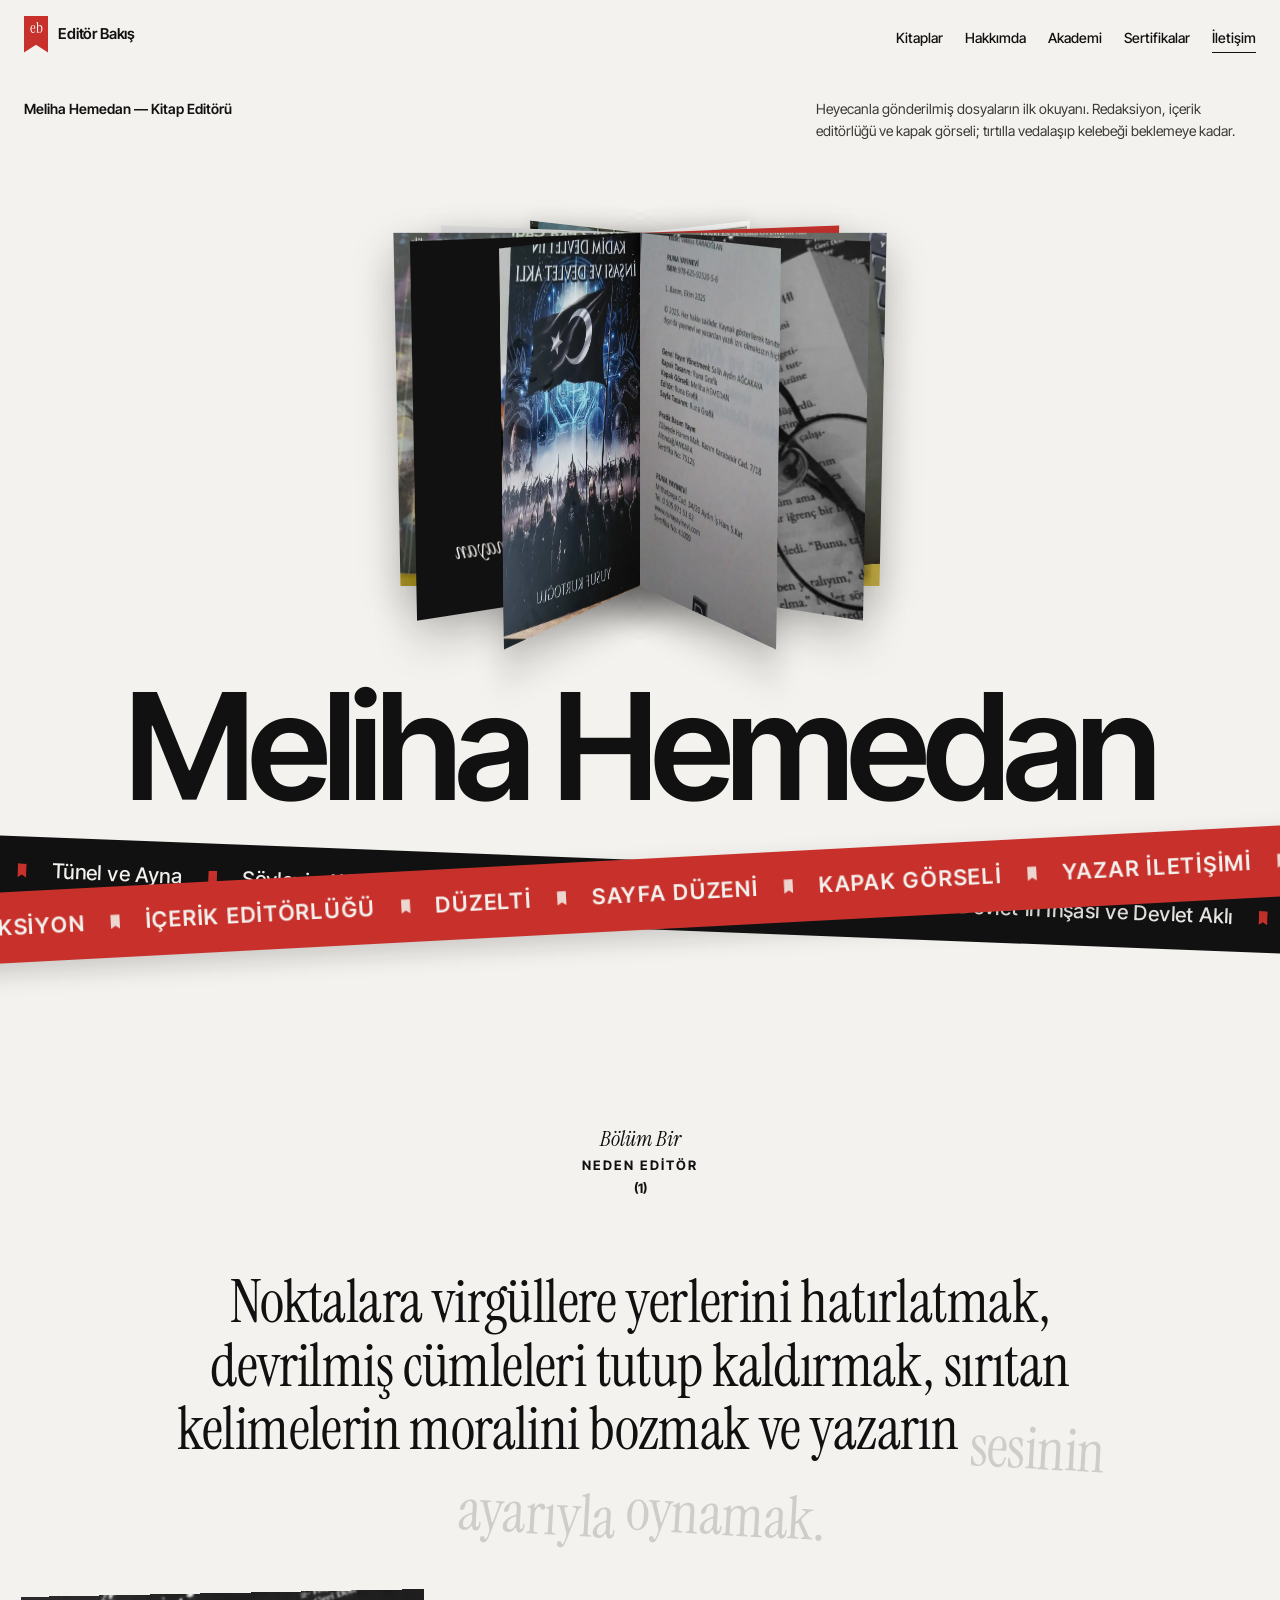
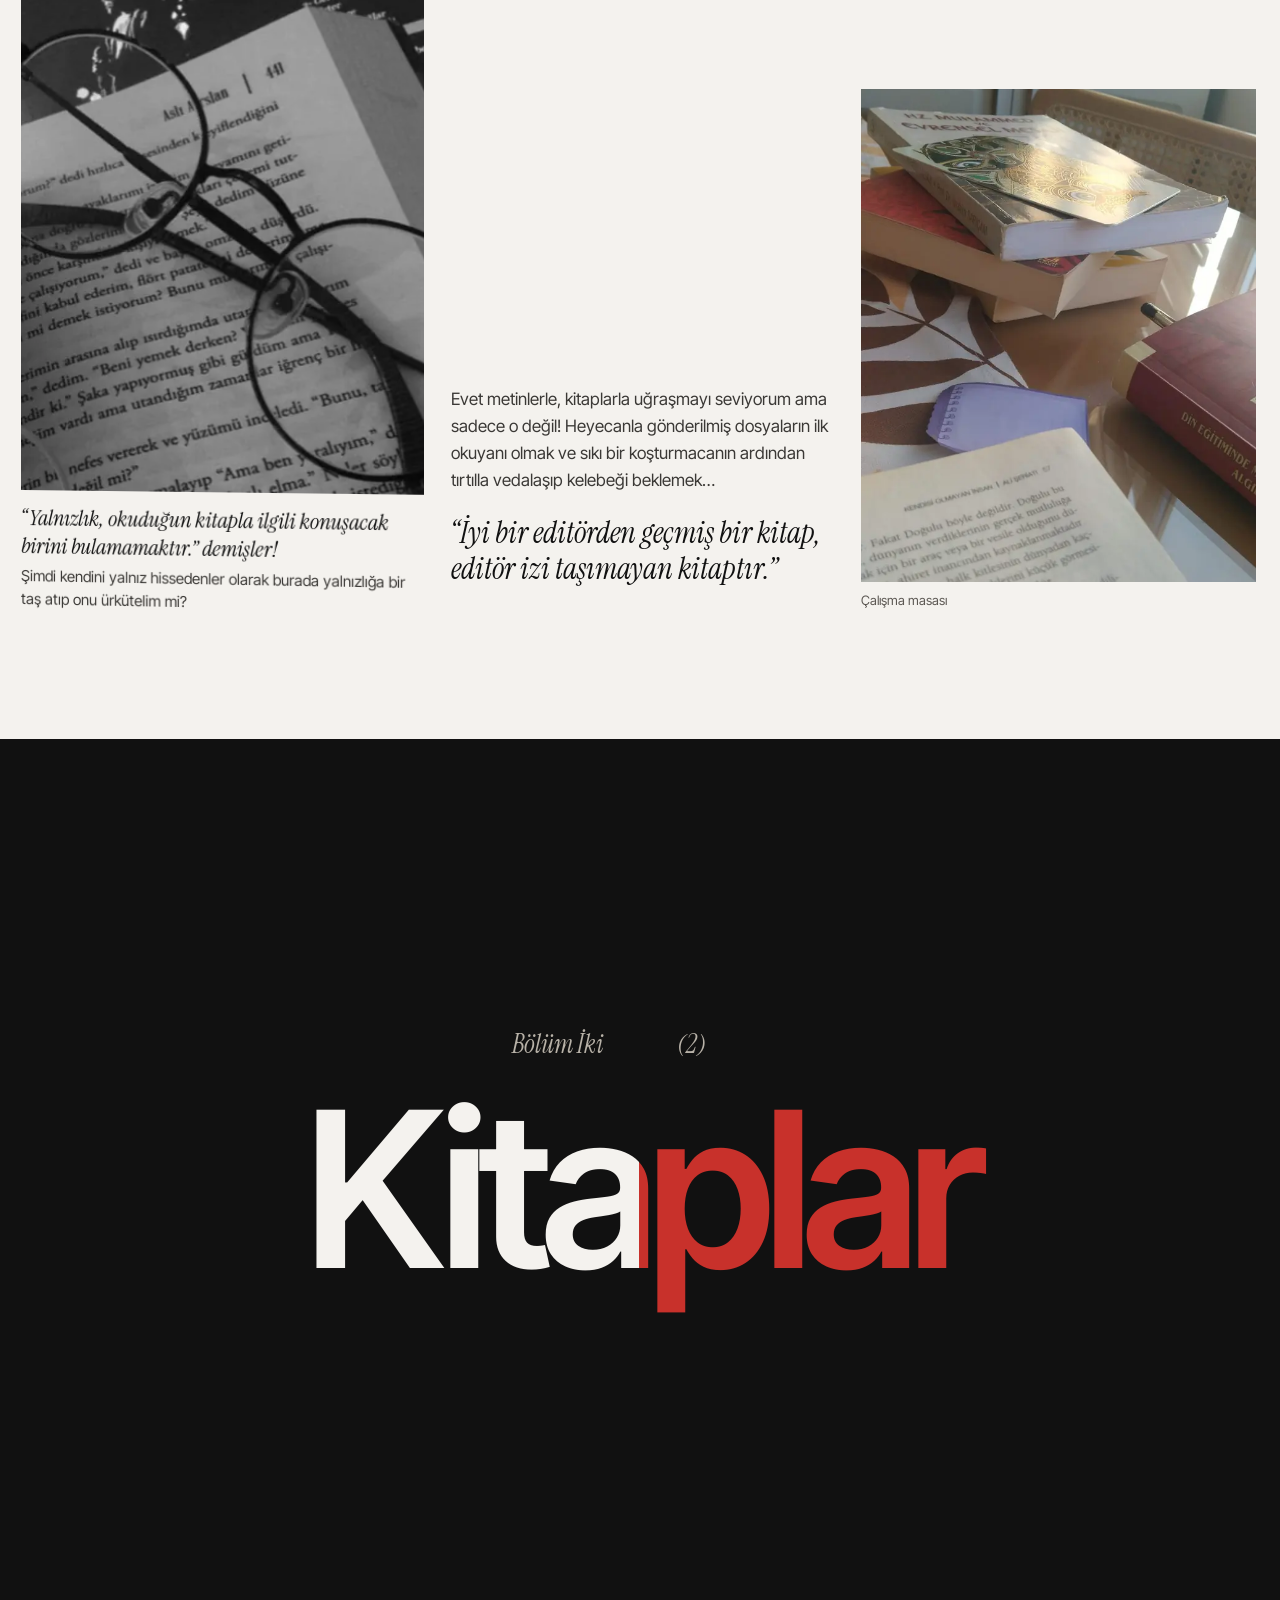
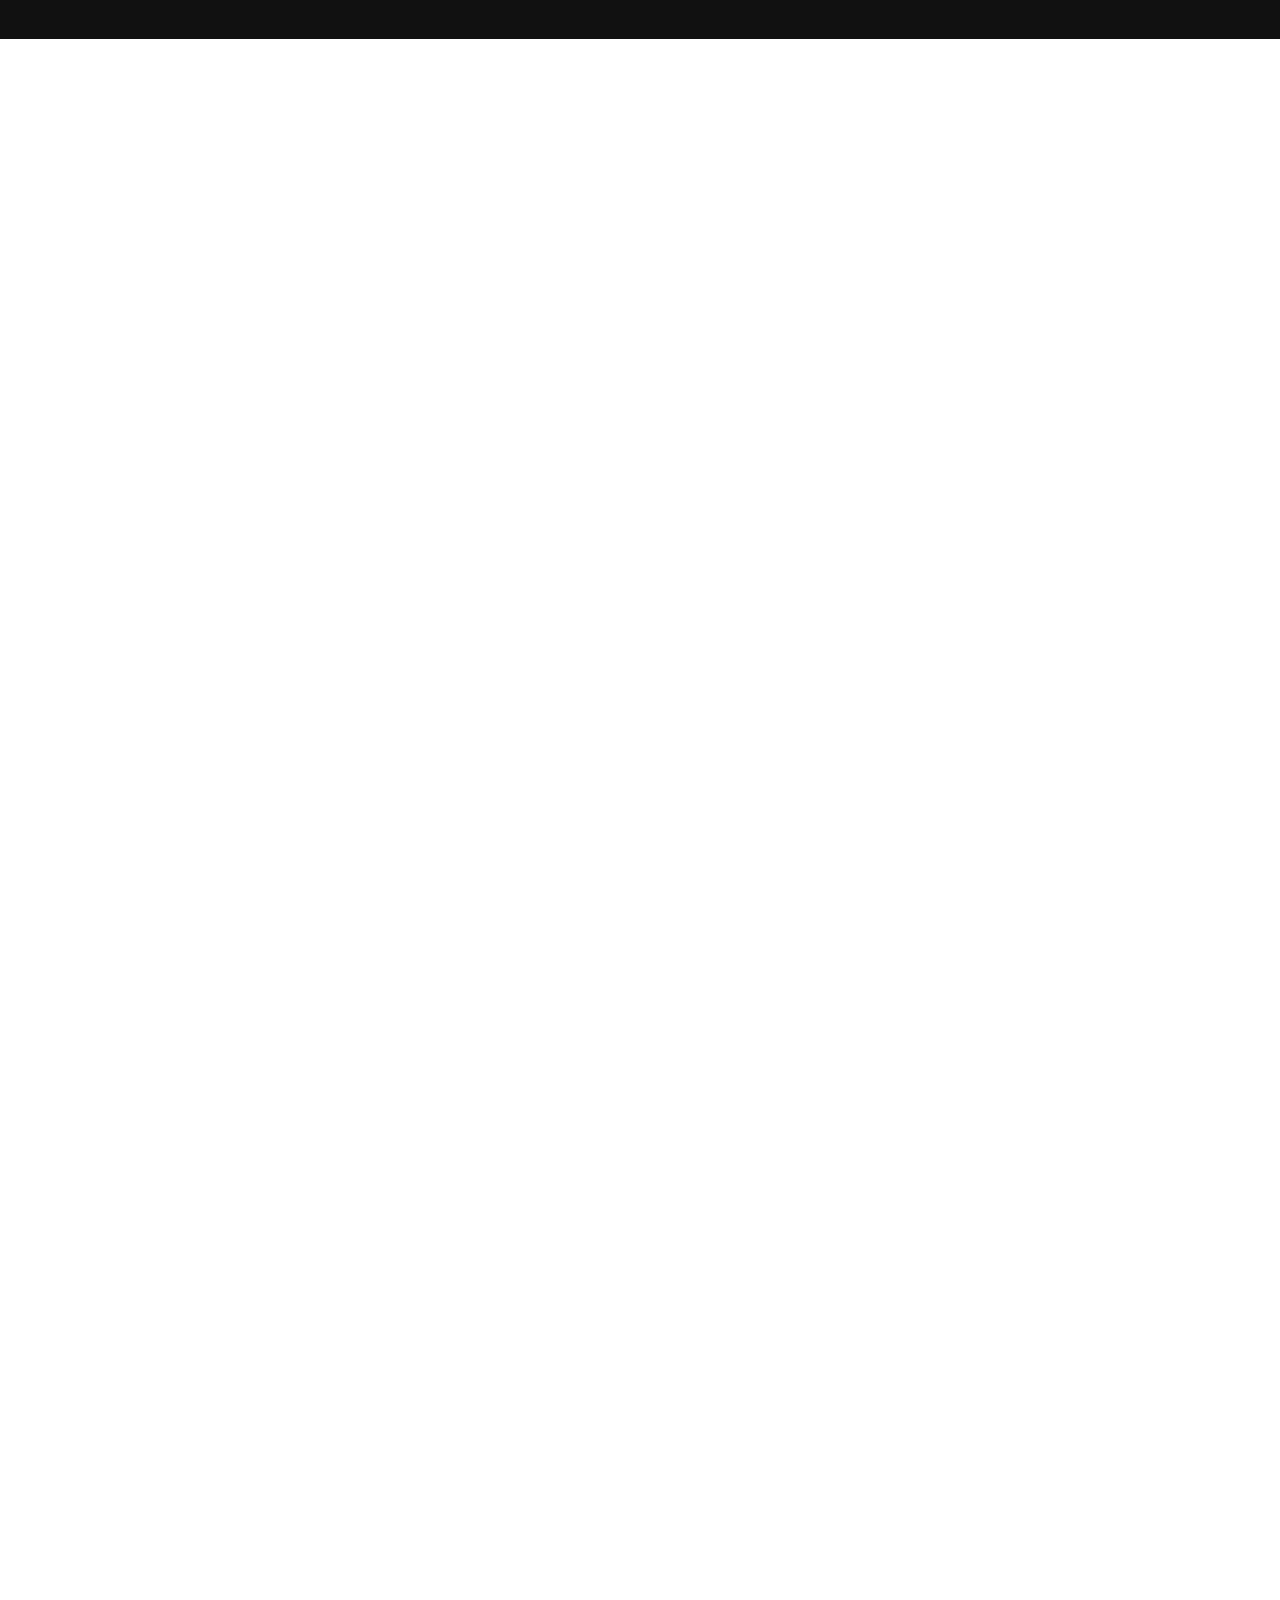
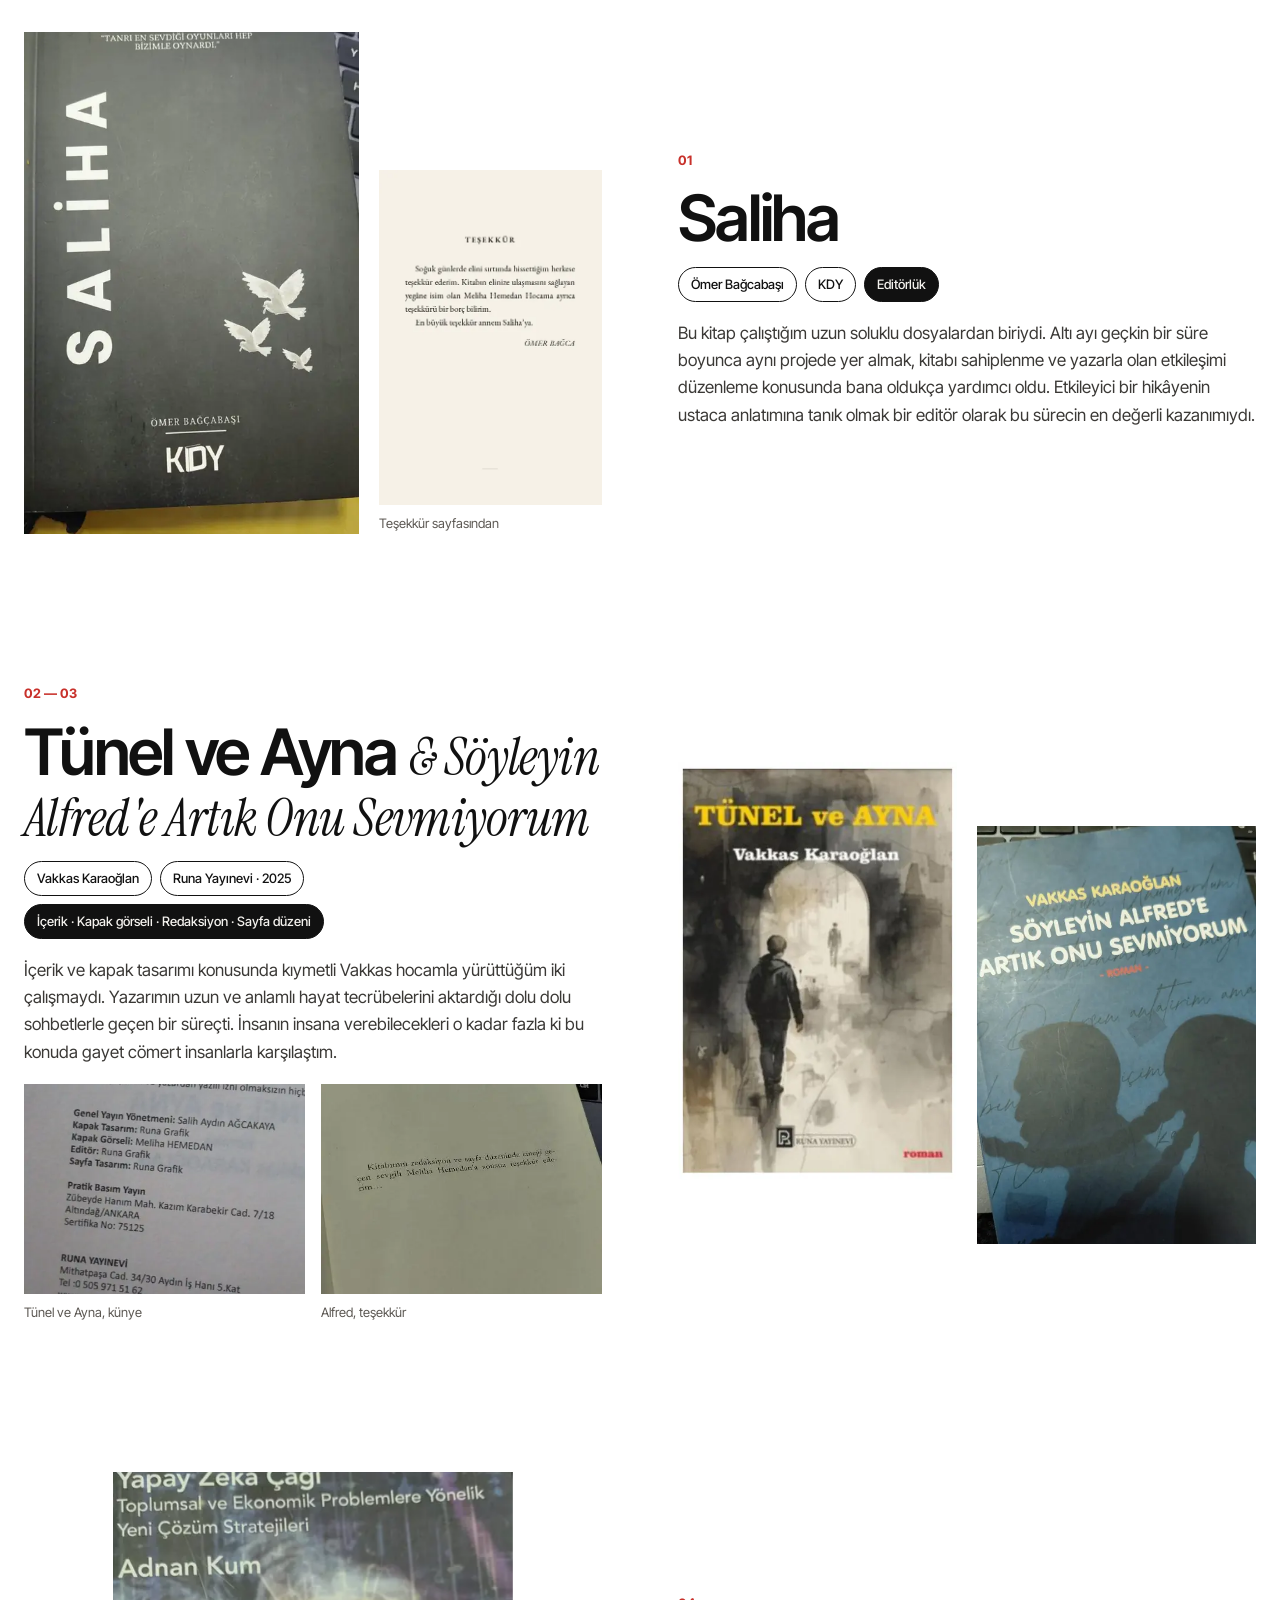
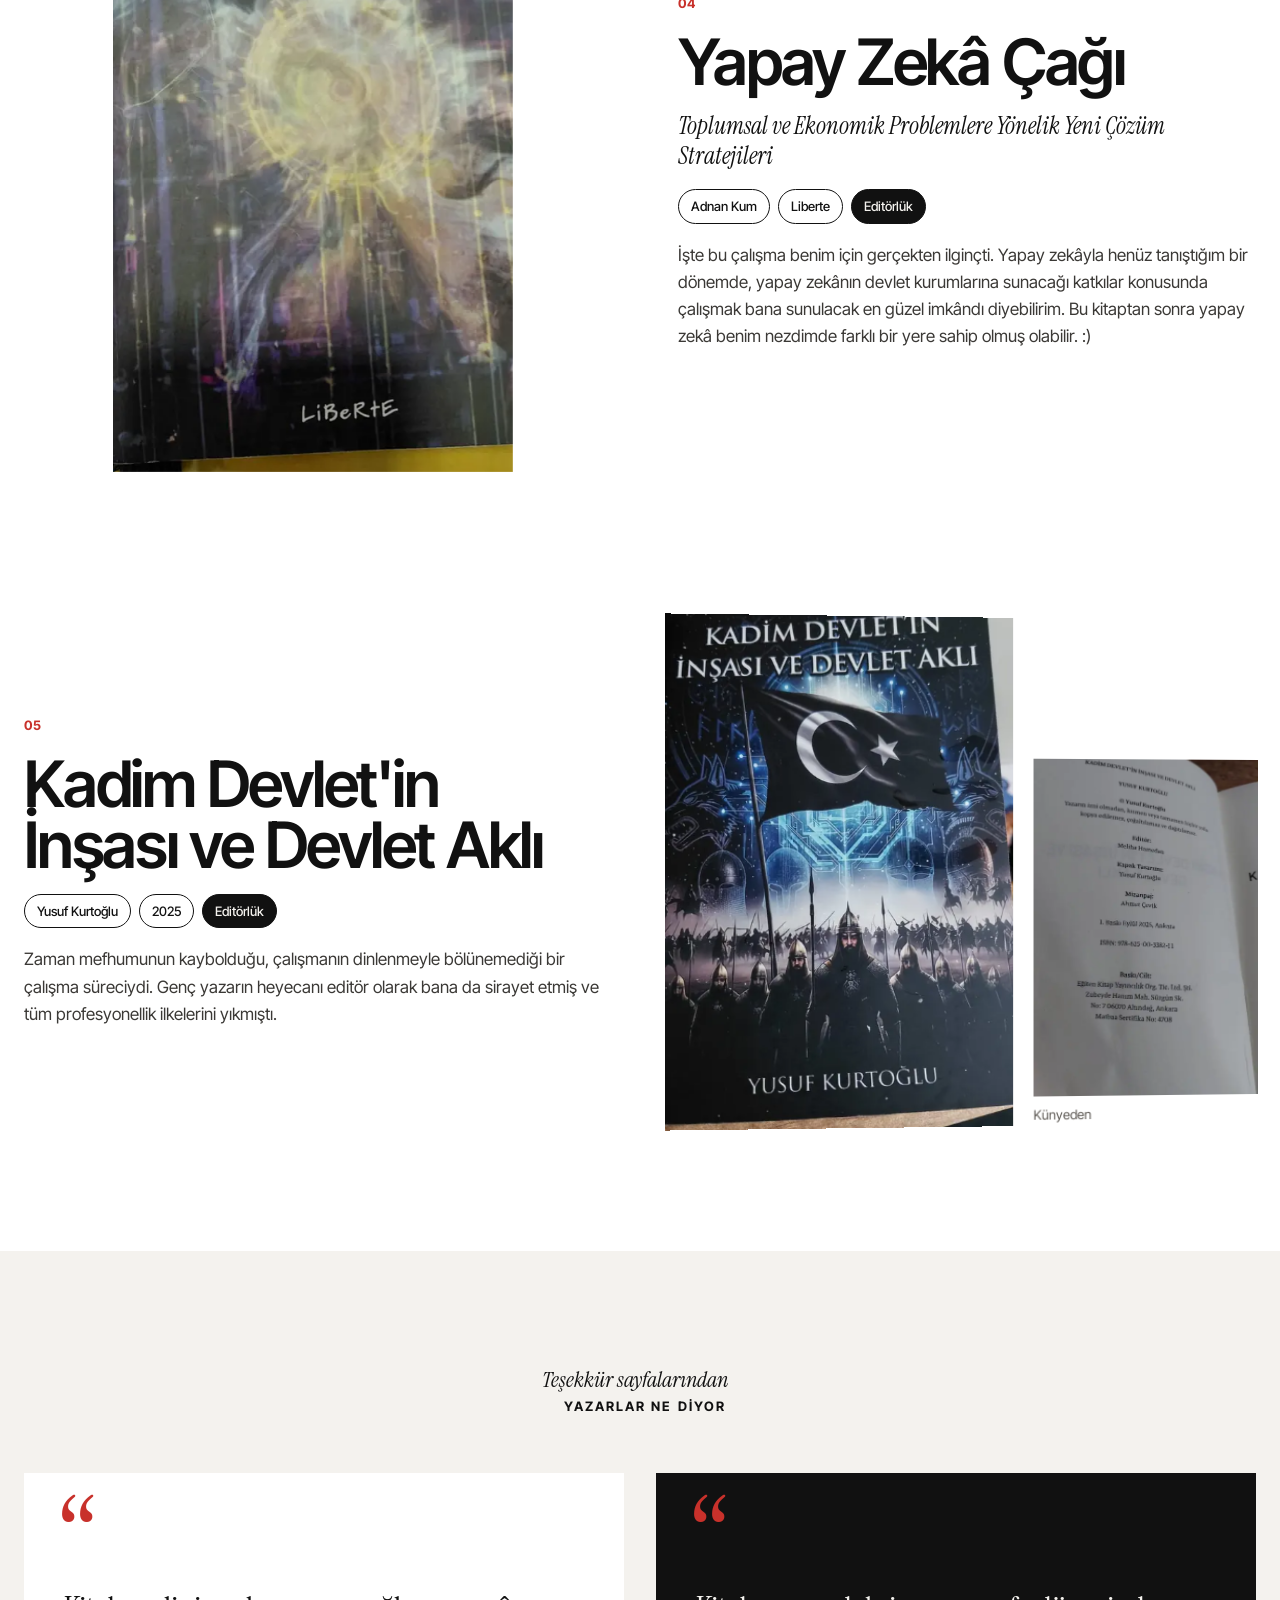
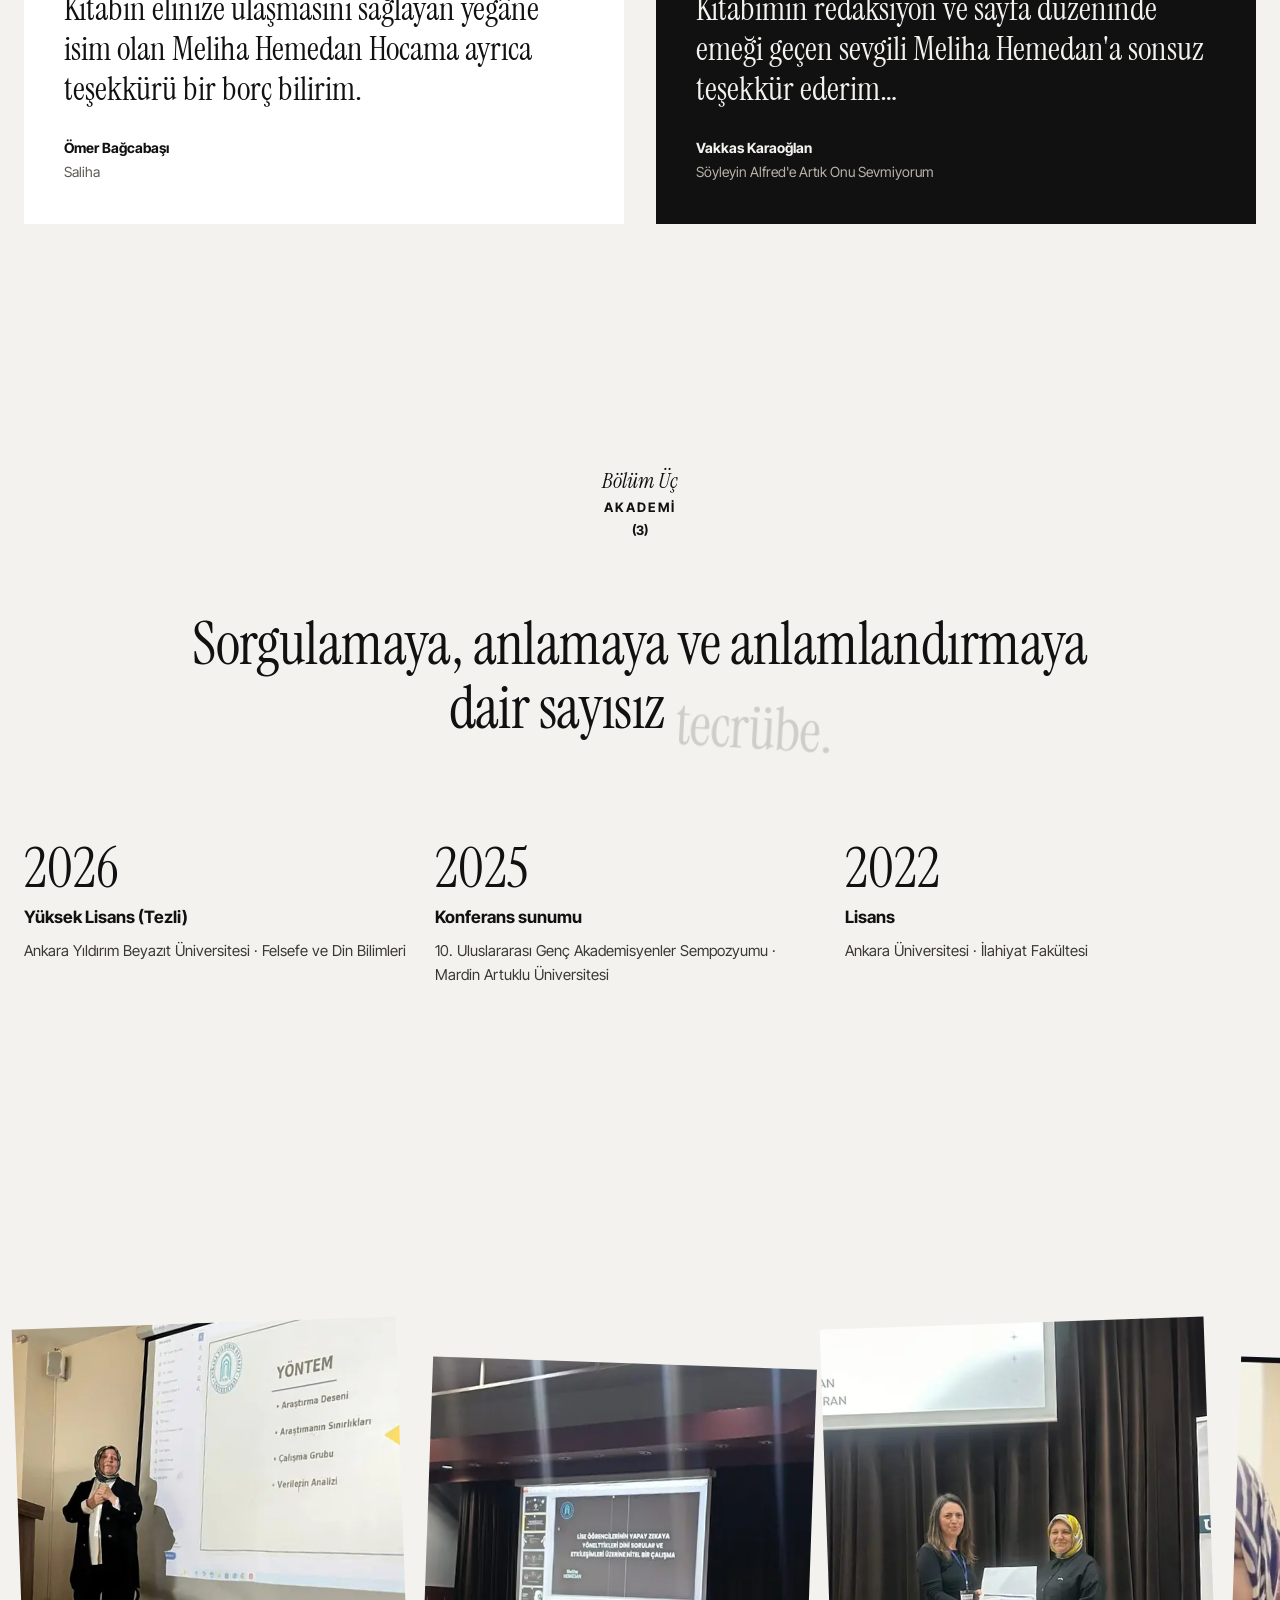
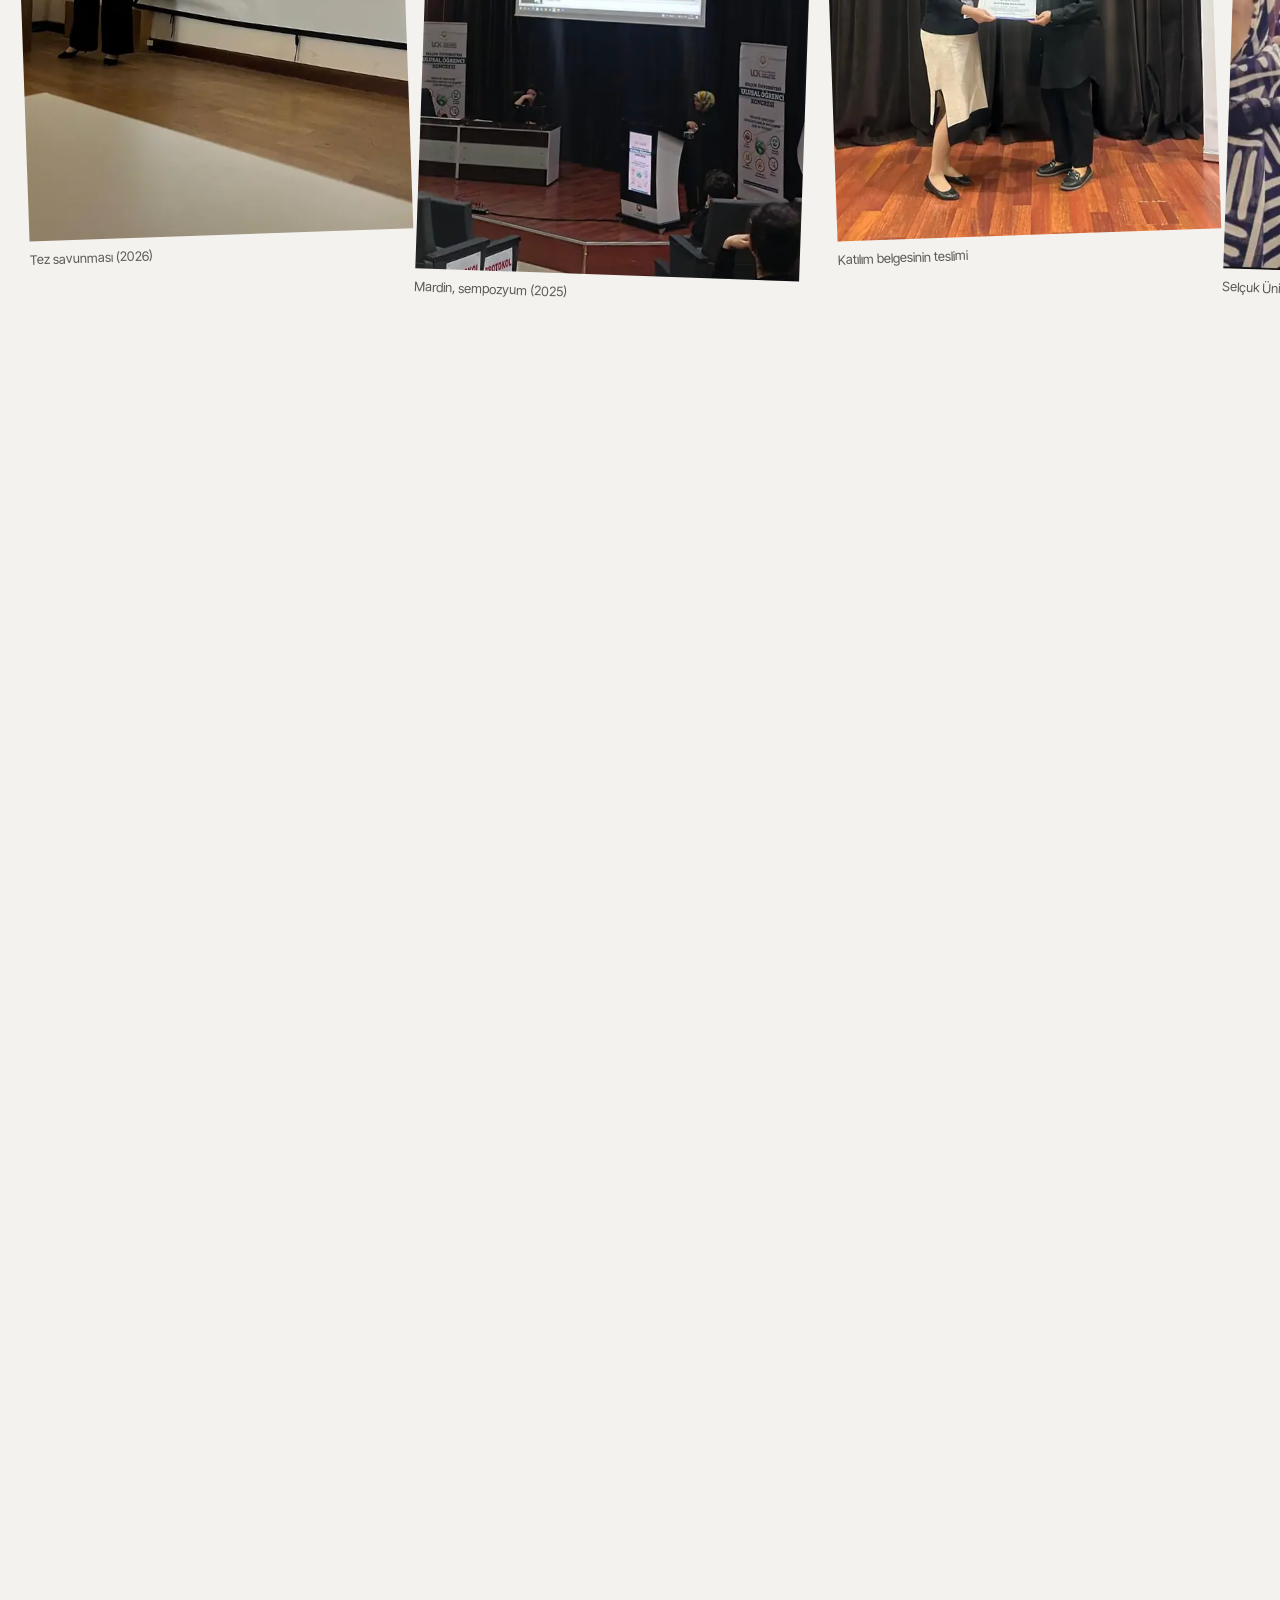
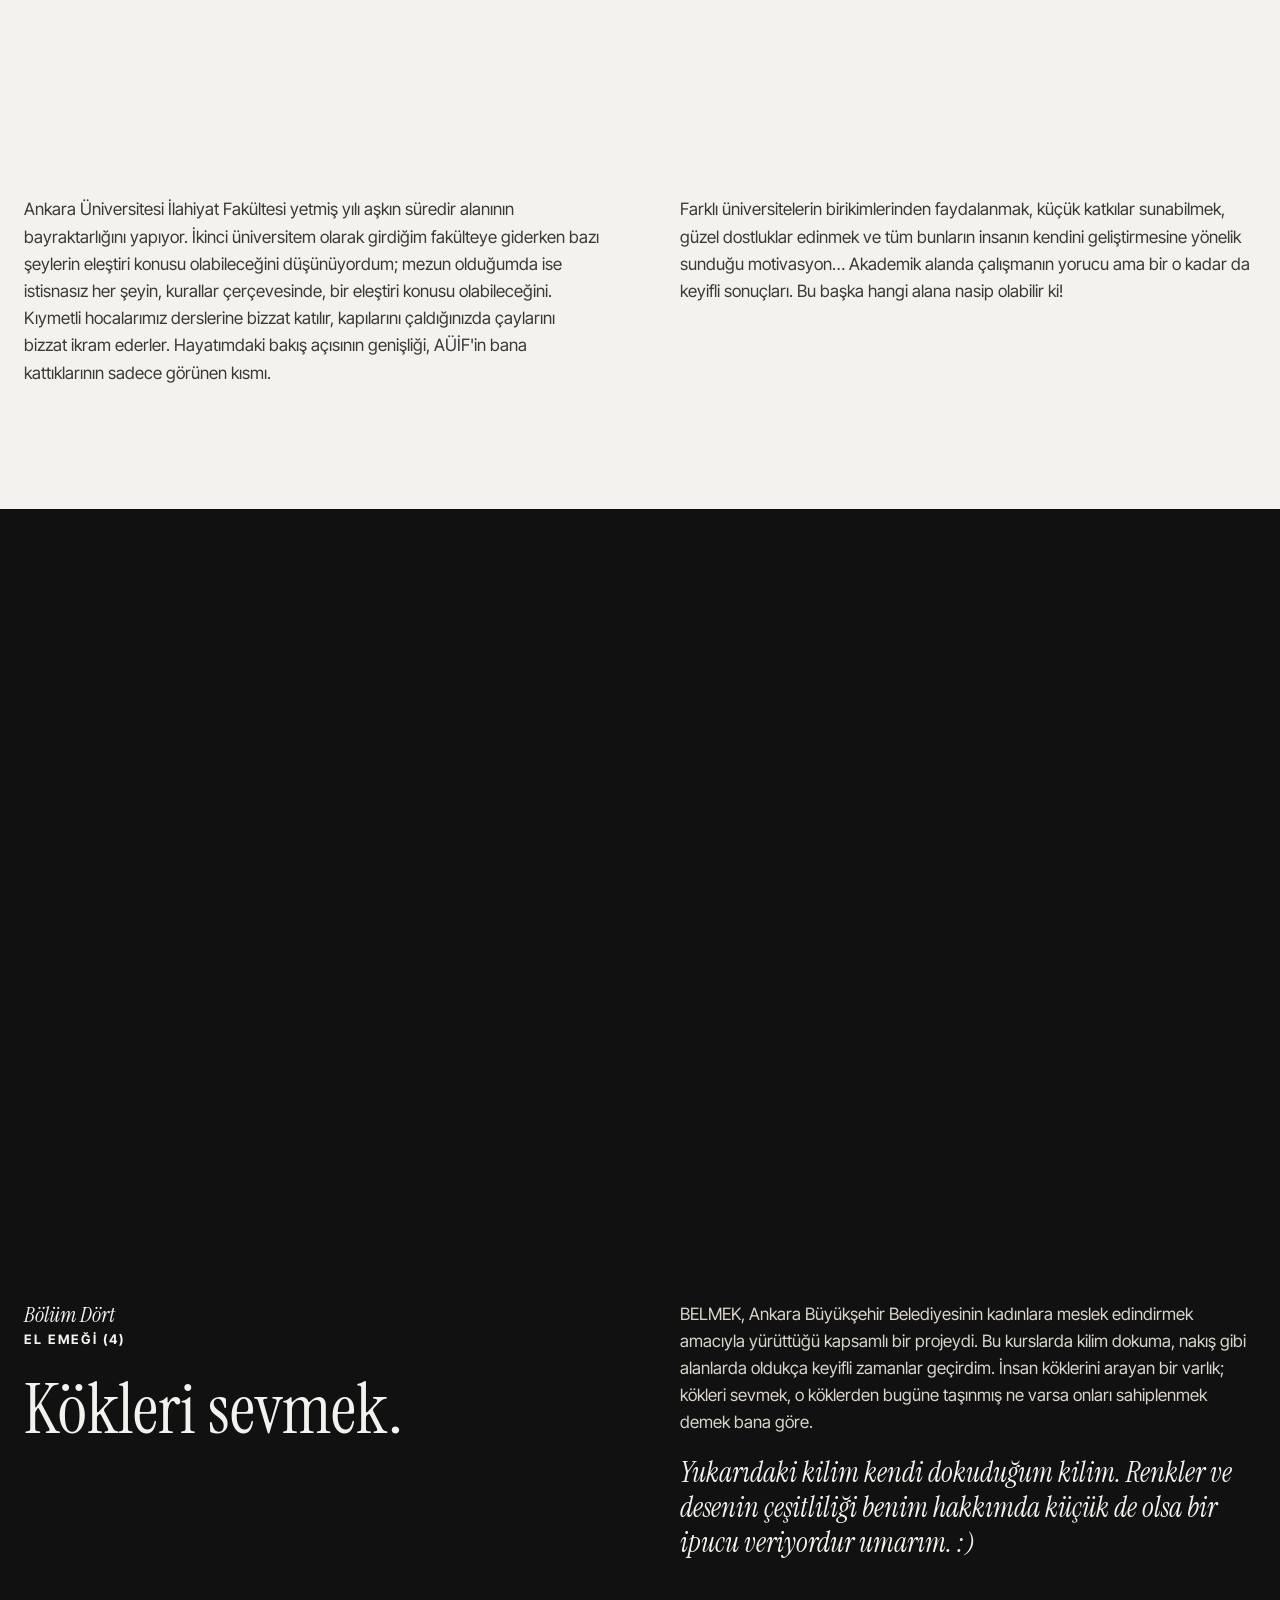
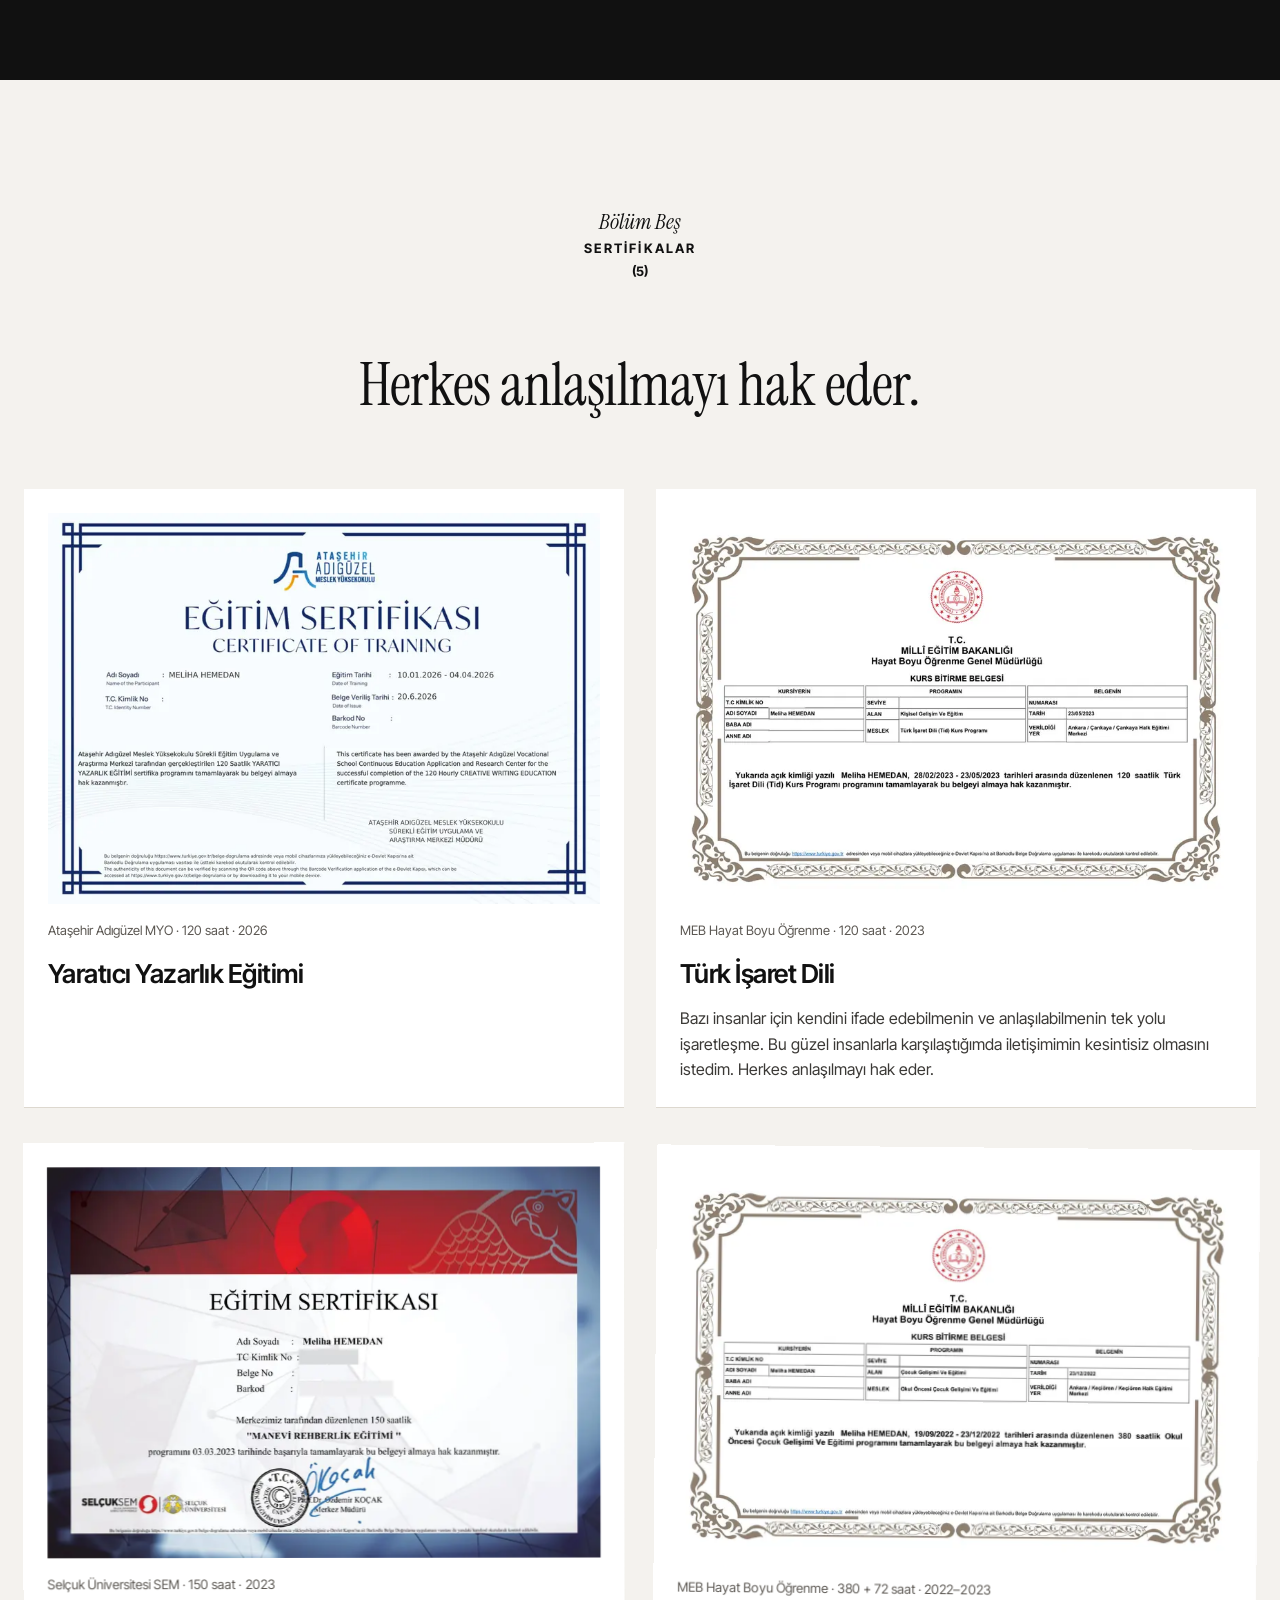
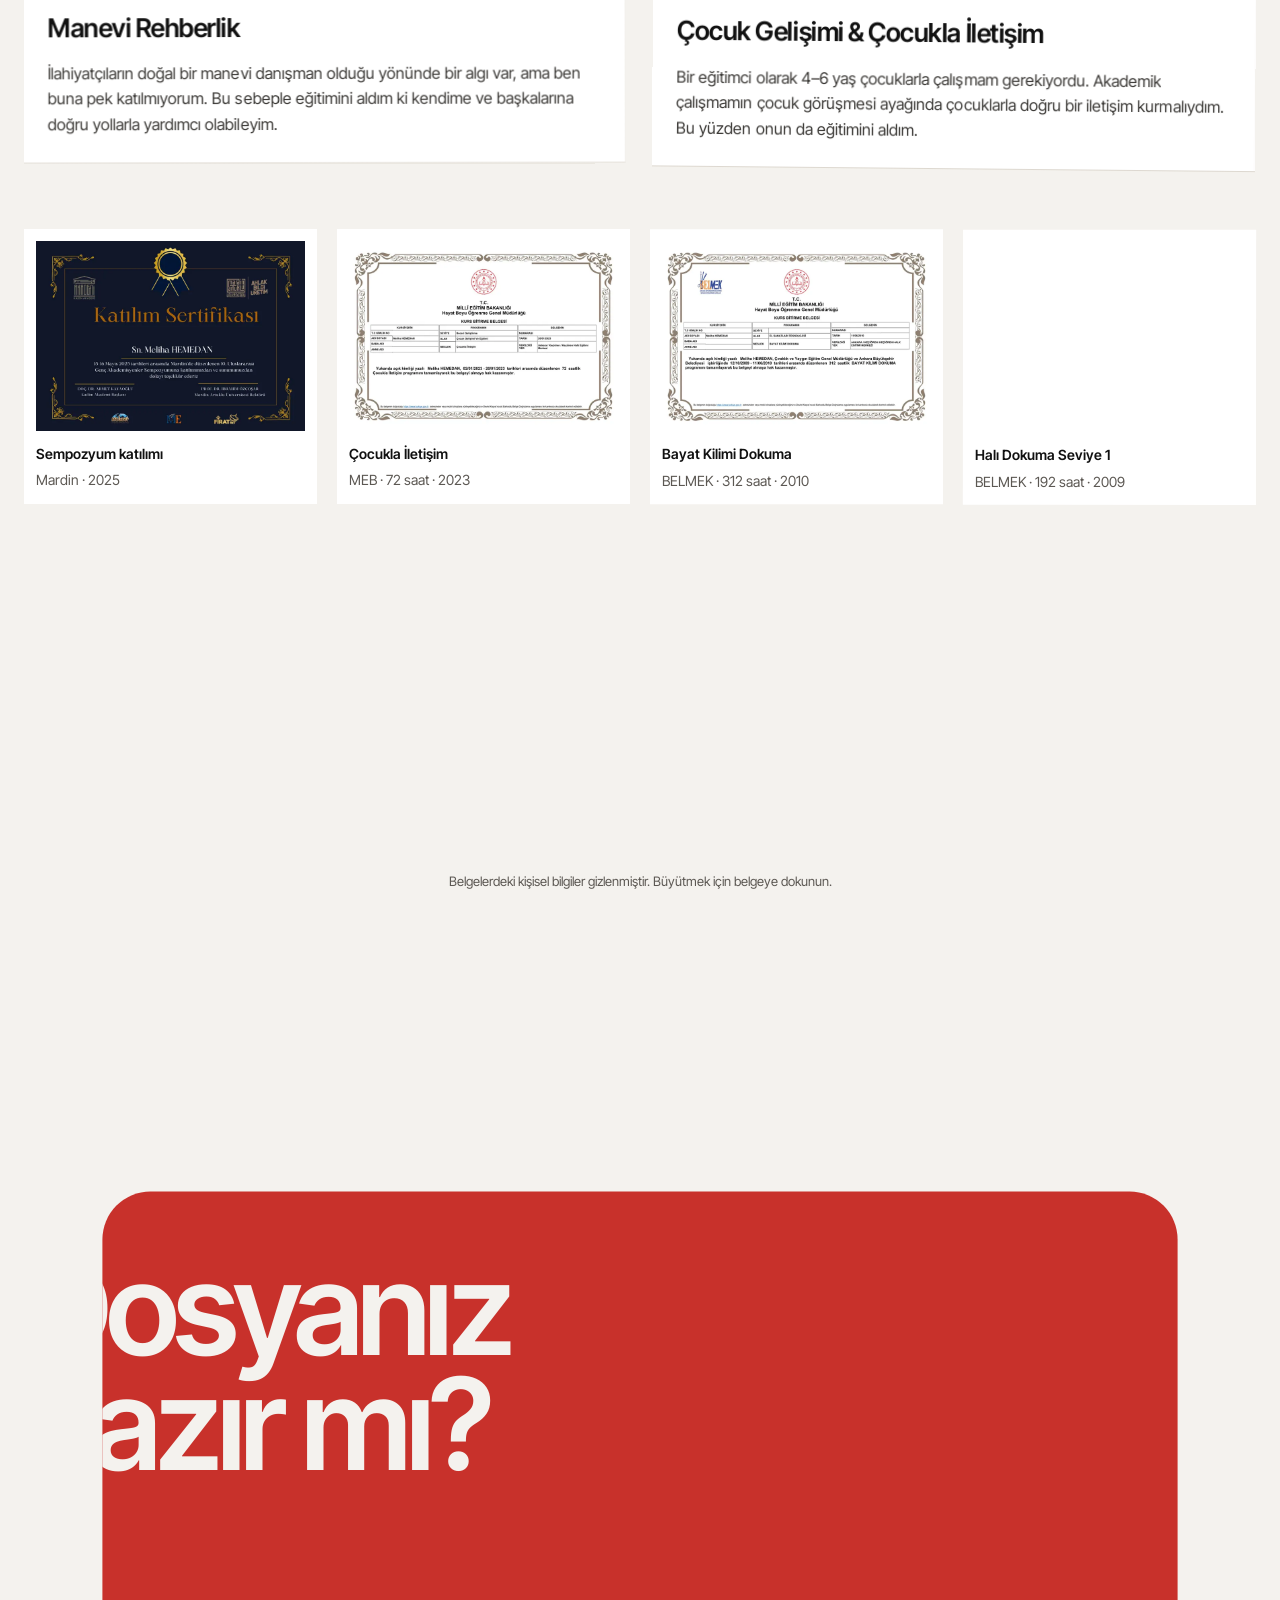
==== commit f0ee947a: "SEO & Schema: ALANADI yer tutucularini hemedanportfolyo.vercel.app ve editorbakis.com ile guncelle" ====
--- a/index.html
+++ b/index.html
@@ -8,24 +8,24 @@
 <meta name="author" content="Meliha Hemedan">
 <meta name="robots" content="index, follow, max-image-preview:large">
 <meta name="theme-color" content="#F4F2EE">
-<link rel="canonical" href="https://www.ALANADI.com.tr/">
+<link rel="canonical" href="https://hemedanportfolyo.vercel.app/">
 
 <meta property="og:type" content="profile">
 <meta property="og:locale" content="tr_TR">
 <meta property="og:site_name" content="Editör Bakış">
-<meta property="og:title" content="Meliha Hemedan — Kitap Editörü">
-<meta property="og:description" content="Redaksiyon, içerik editörlüğü ve kapak görseli. Üzerinde çalıştığım kitaplar, akademik yolculuğum ve sertifikalarım.">
-<meta property="og:url" content="https://www.ALANADI.com.tr/">
-<meta property="og:image" content="https://www.ALANADI.com.tr/assets/img/og-image.jpg">
+<meta property="og:title" content="Meliha Hemedan — Kitap Editörü | Editör Bakış">
+<meta property="og:description" content="Editör Bakış kurucusu ve baş editörü Meliha Hemedan'ın portfolyosu: redaksiyon, içerik editörlüğü, sayfa düzeni ve kapak görseli çalışmaları.">
+<meta property="og:url" content="https://hemedanportfolyo.vercel.app/">
+<meta property="og:image" content="https://hemedanportfolyo.vercel.app/assets/img/og-image.jpg">
 <meta property="og:image:width" content="1200">
 <meta property="og:image:height" content="630">
 <meta property="og:image:alt" content="Meliha Hemedan, kitap editörü — editörlüğünü yaptığı kitapların kapakları">
 <meta property="profile:first_name" content="Meliha">
 <meta property="profile:last_name" content="Hemedan">
 <meta name="twitter:card" content="summary_large_image">
-<meta name="twitter:title" content="Meliha Hemedan — Kitap Editörü">
-<meta name="twitter:description" content="Redaksiyon, içerik editörlüğü ve kapak görseli çalışmaları.">
-<meta name="twitter:image" content="https://www.ALANADI.com.tr/assets/img/og-image.jpg">
+<meta name="twitter:title" content="Meliha Hemedan — Kitap Editörü | Editör Bakış">
+<meta name="twitter:description" content="Editör Bakış · Meliha Hemedan · Kitap editörlüğü, redaksiyon, içerik editörlüğü ve kapak görseli çalışmaları.">
+<meta name="twitter:image" content="https://hemedanportfolyo.vercel.app/assets/img/og-image.jpg">
 
 <link rel="icon" href="/favicon.svg" type="image/svg+xml">
 <link rel="icon" href="/favicon-32.png" sizes="32x32" type="image/png">
@@ -42,38 +42,51 @@
   "@graph": [
     {
       "@type": "ProfilePage",
-      "@id": "https://www.ALANADI.com.tr/#sayfa",
-      "url": "https://www.ALANADI.com.tr/",
-      "name": "Meliha Hemedan — Kitap Editörü",
+      "@id": "https://hemedanportfolyo.vercel.app/#sayfa",
+      "url": "https://hemedanportfolyo.vercel.app/",
+      "name": "Meliha Hemedan — Kitap Editörü | Editör Bakış",
       "inLanguage": "tr-TR",
-      "mainEntity": { "@id": "https://www.ALANADI.com.tr/#meliha" }
+      "mainEntity": { "@id": "https://www.xn--editrbak-q4a80d0p.com/#meliha-hemedan" }
     },
     {
       "@type": "Person",
-      "@id": "https://www.ALANADI.com.tr/#meliha",
+      "@id": "https://www.xn--editrbak-q4a80d0p.com/#meliha-hemedan",
       "name": "Meliha Hemedan",
-      "jobTitle": "Kitap Editörü",
-      "description": "Redaksiyon, içerik editörlüğü, sayfa düzeni ve kapak görseli çalışmaları yapan kitap editörü.",
-      "image": "https://www.ALANADI.com.tr/assets/img/hero-1200.webp",
-      "email": "mailto:melihahemedan@gmail.com",
-      "url": "https://www.ALANADI.com.tr/",
-      "sameAs": ["https://www.instagram.com/editorbakis", "https://www.editorbakis.com.tr"],
+      "jobTitle": "Kurucu ve Baş Editör · Kitap Editörü",
+      "description": "Editör Bakış kurucusu ve baş editörü. İlk okuma, gelişim editörlüğü, redaksiyon, imla ve dil bilgisi, son okuma, sayfa düzeni, kapak görseli ve yayına hazırlık çalışmaları yapan kitap editörü.",
+      "image": "https://hemedanportfolyo.vercel.app/assets/img/hero-1200.webp",
+      "email": "mailto:iletisim@editörbakış.com",
+      "telephone": "+905534068890",
+      "url": "https://hemedanportfolyo.vercel.app/",
+      "worksFor": {
+        "@type": "Organization",
+        "@id": "https://www.xn--editrbak-q4a80d0p.com/#organization",
+        "name": "Editör Bakış",
+        "alternateName": ["Editor Bakis", "Editörbakış", "editorbakis"],
+        "url": "https://www.xn--editrbak-q4a80d0p.com/"
+      },
+      "sameAs": [
+        "https://www.xn--editrbak-q4a80d0p.com/",
+        "https://www.xn--editrbak-q4a80d0p.com/ekibimiz/",
+        "https://www.instagram.com/editorbakis/",
+        "https://www.linkedin.com/in/meliha-hemedan-4864b430a/"
+      ],
       "alumniOf": [
         { "@type": "CollegeOrUniversity", "name": "Ankara Üniversitesi İlahiyat Fakültesi" },
         { "@type": "CollegeOrUniversity", "name": "Ankara Yıldırım Beyazıt Üniversitesi" }
       ],
-      "knowsAbout": ["Kitap editörlüğü", "Redaksiyon", "Sayfa düzeni", "Kapak görseli", "Yaratıcı yazarlık", "Türk İşaret Dili", "Felsefe ve din bilimleri"],
+      "knowsAbout": ["Kitap editörlüğü", "Gelişim editörlüğü", "Redaksiyon", "Son okuma", "Sayfa düzeni", "Kapak görseli", "Yaratıcı yazarlık", "Türk İşaret Dili", "Felsefe ve din bilimleri"],
       "knowsLanguage": ["tr", "tsm"]
     },
     {
       "@type": "ItemList",
       "name": "Meliha Hemedan'ın editörlüğünü yaptığı kitaplar",
       "itemListElement": [
-        { "@type": "ListItem", "position": 1, "item": { "@type": "Book", "name": "Saliha", "author": { "@type": "Person", "name": "Ömer Bağcabaşı" }, "editor": { "@id": "https://www.ALANADI.com.tr/#meliha" }, "inLanguage": "tr" } },
-        { "@type": "ListItem", "position": 2, "item": { "@type": "Book", "name": "Tünel ve Ayna", "author": { "@type": "Person", "name": "Vakkas Karaoğlan" }, "publisher": { "@type": "Organization", "name": "Runa Yayınevi" }, "isbn": "978-625-92520-5-6", "datePublished": "2025-10", "contributor": { "@id": "https://www.ALANADI.com.tr/#meliha" }, "inLanguage": "tr" } },
-        { "@type": "ListItem", "position": 3, "item": { "@type": "Book", "name": "Söyleyin Alfred'e Artık Onu Sevmiyorum", "author": { "@type": "Person", "name": "Vakkas Karaoğlan" }, "publisher": { "@type": "Organization", "name": "Runa Yayınevi" }, "editor": { "@id": "https://www.ALANADI.com.tr/#meliha" }, "inLanguage": "tr" } },
-        { "@type": "ListItem", "position": 4, "item": { "@type": "Book", "name": "Yapay Zekâ Çağı: Toplumsal ve Ekonomik Problemlere Yönelik Yeni Çözüm Stratejileri", "author": { "@type": "Person", "name": "Adnan Kum" }, "publisher": { "@type": "Organization", "name": "Liberte" }, "editor": { "@id": "https://www.ALANADI.com.tr/#meliha" }, "inLanguage": "tr" } },
-        { "@type": "ListItem", "position": 5, "item": { "@type": "Book", "name": "Kadim Devlet'in İnşası ve Devlet Aklı", "author": { "@type": "Person", "name": "Yusuf Kurtoğlu" }, "datePublished": "2025-09", "editor": { "@id": "https://www.ALANADI.com.tr/#meliha" }, "inLanguage": "tr" } }
+        { "@type": "ListItem", "position": 1, "item": { "@type": "Book", "name": "Saliha", "author": { "@type": "Person", "name": "Ömer Bağcabaşı" }, "publisher": { "@type": "Organization", "name": "Kitapyurdu Doğrudan Yayıncılık (KDY)" }, "isbn": "978-625-363-412-4", "editor": { "@id": "https://www.xn--editrbak-q4a80d0p.com/#meliha-hemedan" }, "inLanguage": "tr" } },
+        { "@type": "ListItem", "position": 2, "item": { "@type": "Book", "name": "Tünel ve Ayna", "author": { "@type": "Person", "name": "Vakkas Karaoğlan" }, "publisher": { "@type": "Organization", "name": "Runa Yayınevi" }, "isbn": "978-625-92520-5-6", "datePublished": "2025-10", "contributor": { "@id": "https://www.xn--editrbak-q4a80d0p.com/#meliha-hemedan" }, "inLanguage": "tr" } },
+        { "@type": "ListItem", "position": 3, "item": { "@type": "Book", "name": "Söyleyin Alfred'e Artık Onu Sevmiyorum", "author": { "@type": "Person", "name": "Vakkas Karaoğlan" }, "publisher": { "@type": "Organization", "name": "Runa Yayınevi" }, "isbn": "978-625-92520-0-1", "datePublished": "2025", "editor": { "@id": "https://www.xn--editrbak-q4a80d0p.com/#meliha-hemedan" }, "inLanguage": "tr" } },
+        { "@type": "ListItem", "position": 4, "item": { "@type": "Book", "name": "Yapay Zekâ Çağı: Toplumsal ve Ekonomik Problemlere Yönelik Yeni Çözüm Stratejileri", "author": { "@type": "Person", "name": "Adnan Kum" }, "publisher": { "@type": "Organization", "name": "Liberte Yayınları" }, "isbn": "978-605-9823-81-4", "editor": { "@id": "https://www.xn--editrbak-q4a80d0p.com/#meliha-hemedan" }, "inLanguage": "tr" } },
+        { "@type": "ListItem", "position": 5, "item": { "@type": "Book", "name": "Kadim Devlet'in İnşası ve Devlet Aklı", "author": { "@type": "Person", "name": "Yusuf Kurtoğlu" }, "isbn": "978-625-00-3382-11", "datePublished": "2025-09", "editor": { "@id": "https://www.xn--editrbak-q4a80d0p.com/#meliha-hemedan" }, "inLanguage": "tr" } }
       ]
     }
   ]
@@ -403,9 +416,10 @@
     </div>
     <h2 class="contact-title words" id="iletisim-baslik" data-fx="read">Dosyanız<br>hazır mı?</h2>
     <ul class="contact-links rise" data-fx="in">
-      <li><a href="mailto:melihahemedan@gmail.com"><span>E-POSTA</span><b>melihahemedan@gmail.com</b></a></li>
-      <li><a href="https://www.instagram.com/editorbakis" rel="me noopener" target="_blank"><span>INSTAGRAM</span><b>@editorbakis</b></a></li>
-      <li><a href="https://www.editorbakis.com.tr" rel="noopener" target="_blank"><span>HİZMETLER</span><b>editorbakis.com.tr →</b></a></li>
+      <li><a href="mailto:iletisim@editörbakış.com" title="Editör Bakış Kurumsal E-posta: iletisim@editörbakış.com"><span>E-POSTA</span><b>iletisim@editörbakış.com</b></a></li>
+      <li><a href="https://www.instagram.com/editorbakis/" rel="me noopener" target="_blank" title="Editör Bakış Instagram: @editorbakis"><span>INSTAGRAM</span><b>@editorbakis</b></a></li>
+      <li><a href="https://www.linkedin.com/in/meliha-hemedan-4864b430a/" rel="me noopener" target="_blank" title="Meliha Hemedan LinkedIn Profili"><span>LINKEDIN</span><b>Meliha Hemedan →</b></a></li>
+      <li><a href="https://www.xn--editrbak-q4a80d0p.com/" rel="me noopener" target="_blank" title="Editör Bakış Resmi Web Sitesi ve Kitap Editörlüğü Hizmetleri"><span>RESMÎ SİTE &amp; HİZMETLER</span><b>editörbakış.com →</b></a></li>
     </ul>
     <div class="contact-foot">
       <span>© <span data-year>2026</span> Meliha Hemedan · Editör Bakış</span>
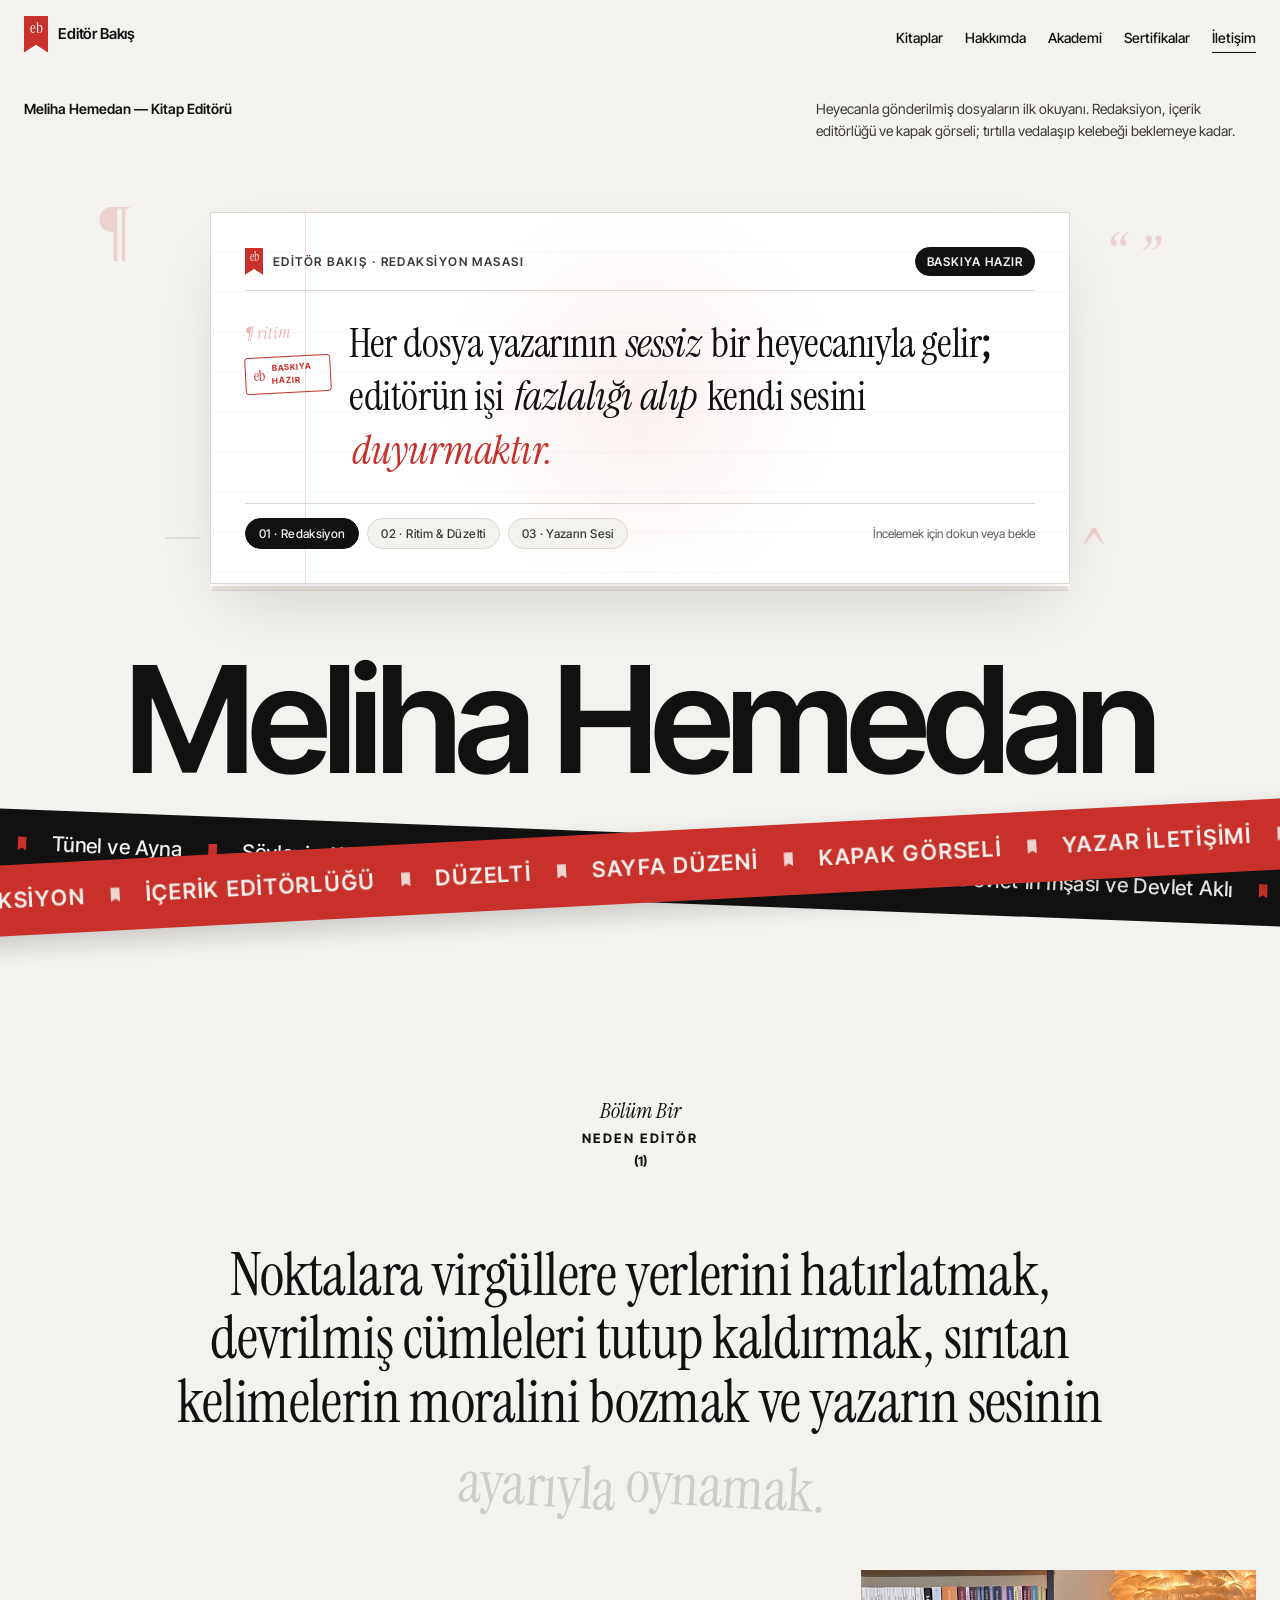
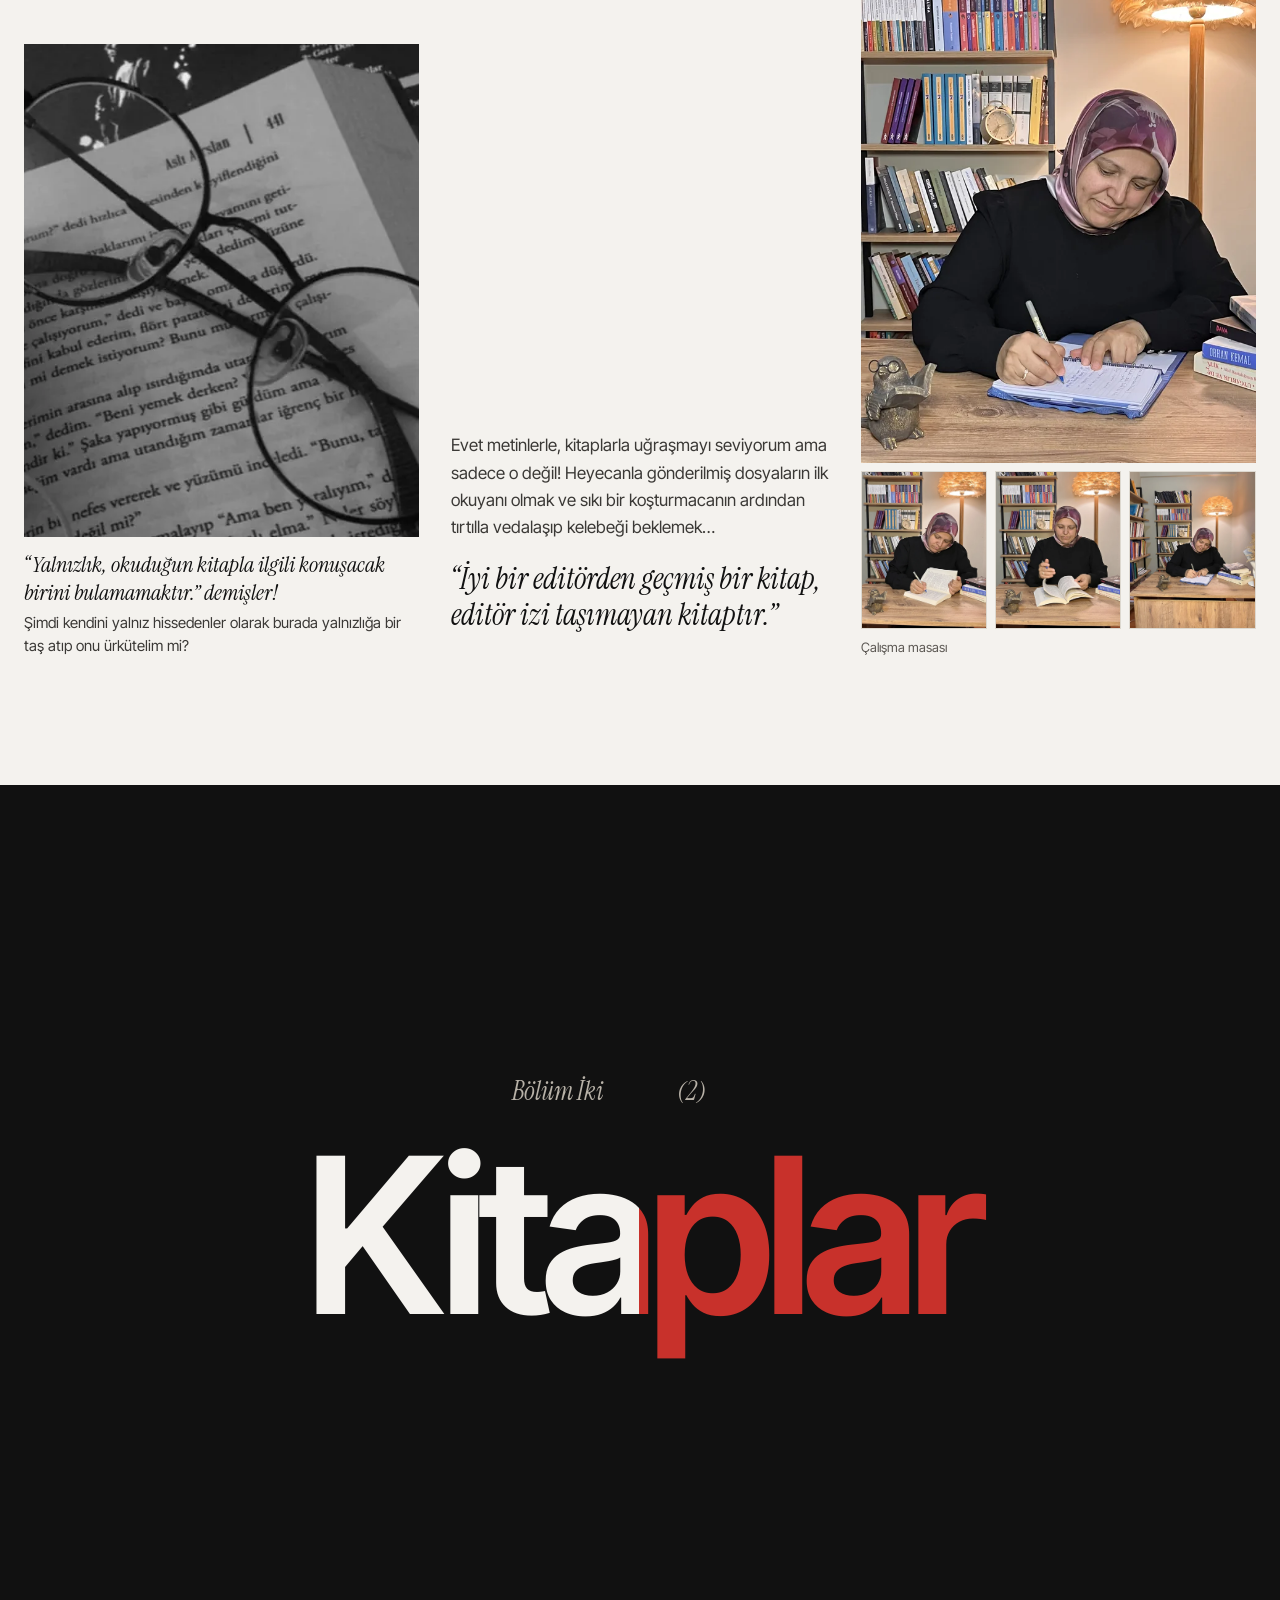
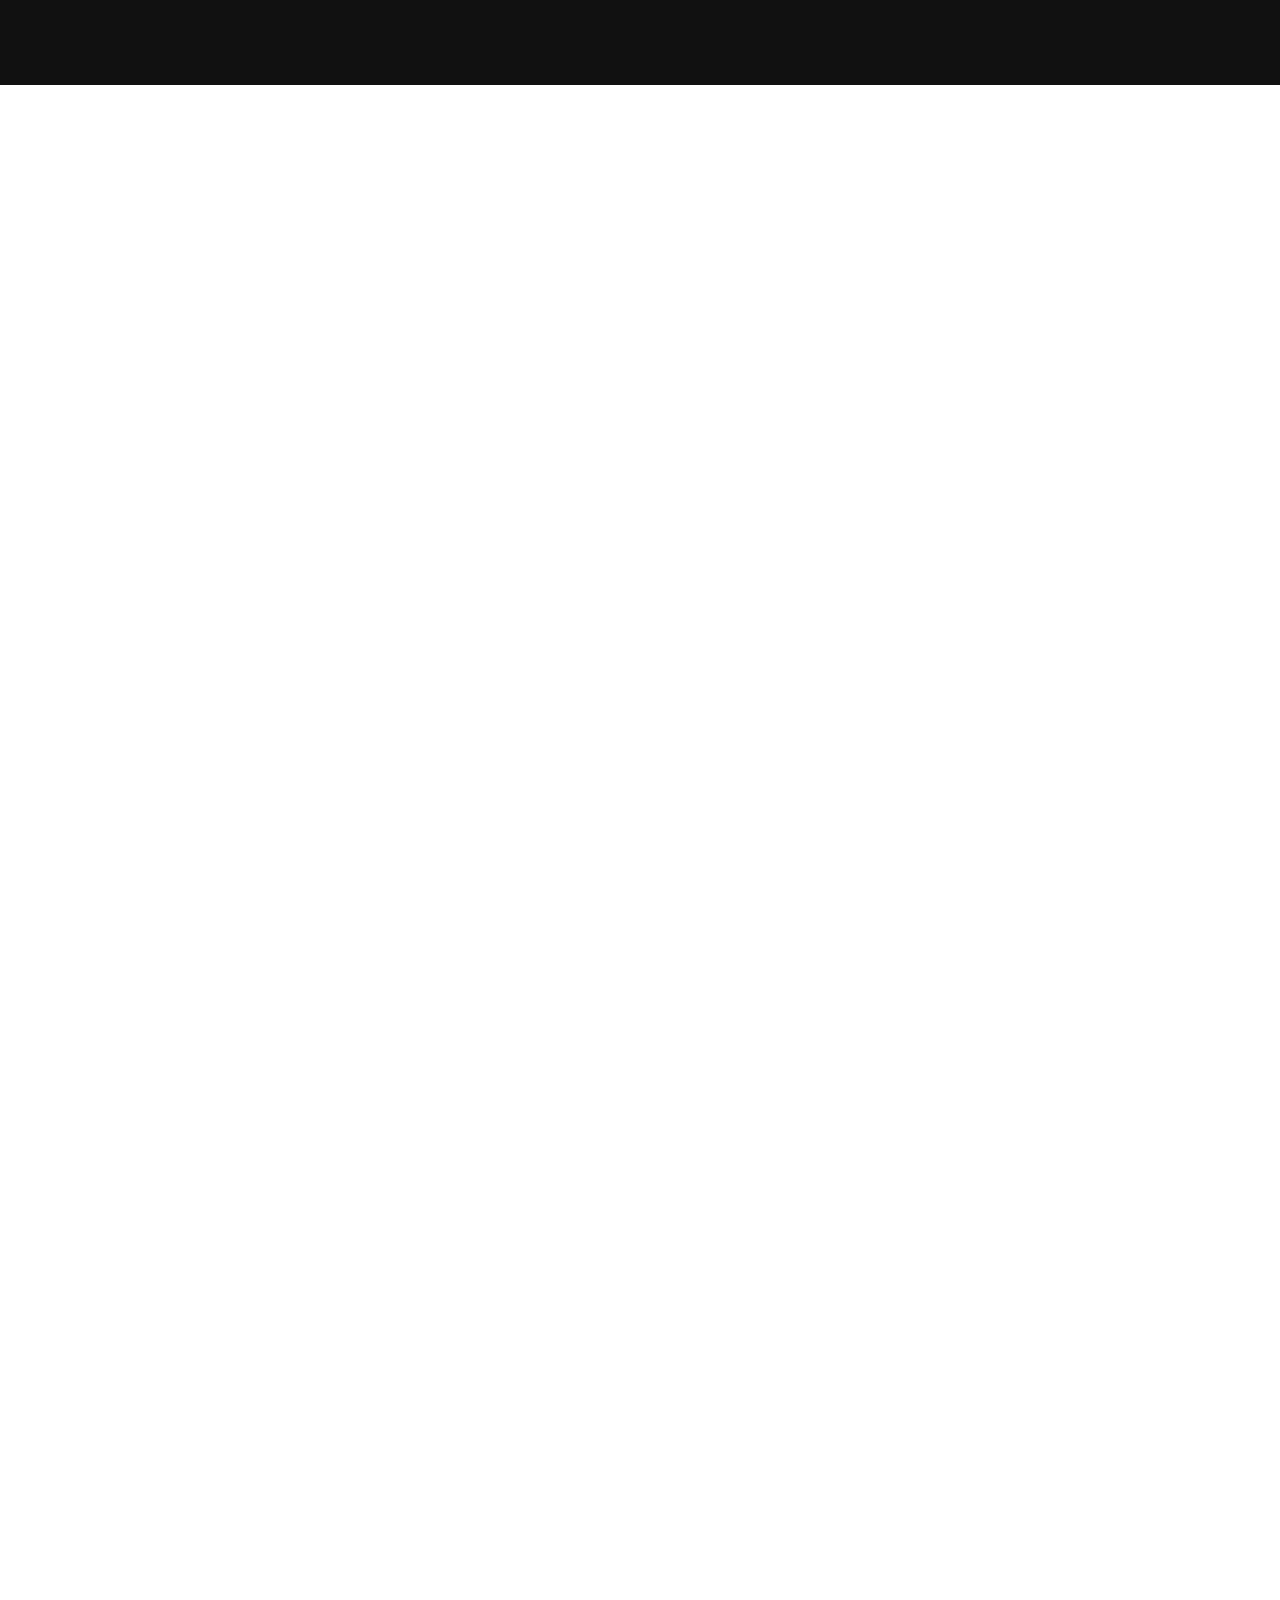
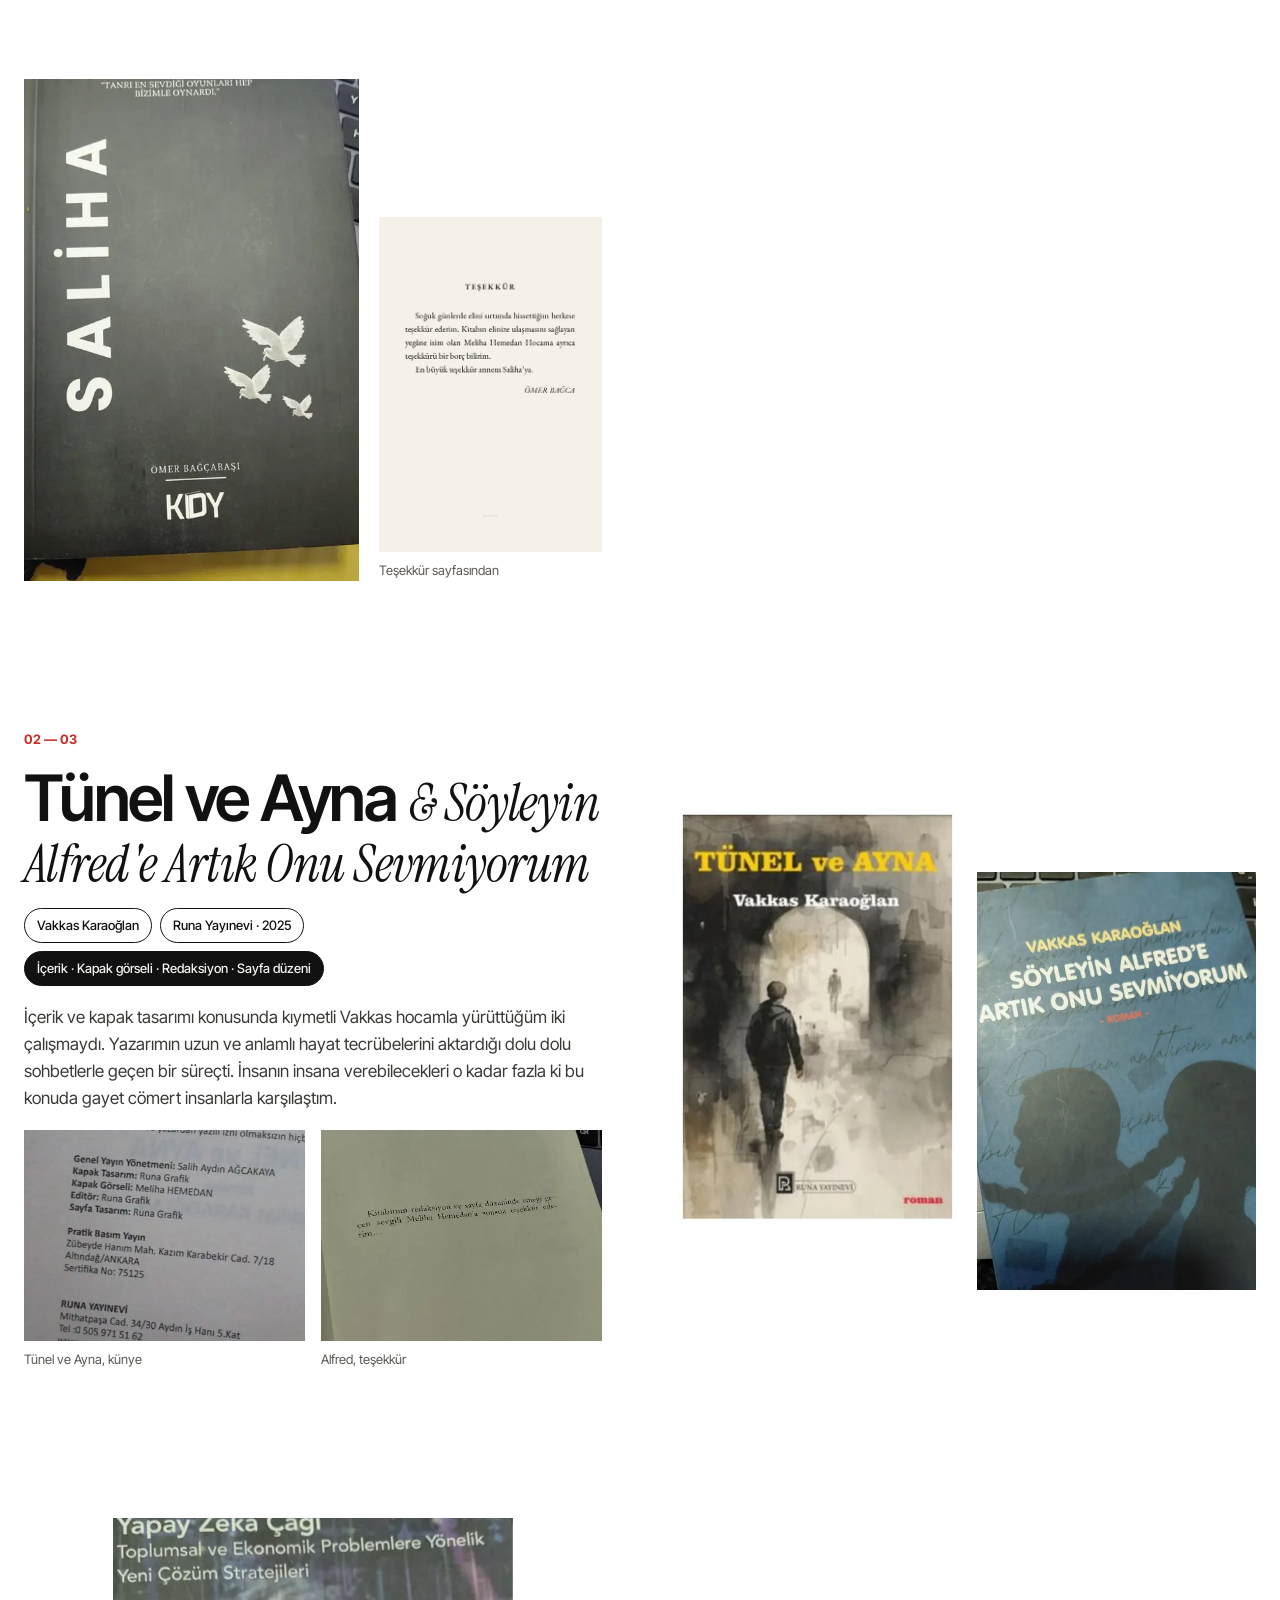
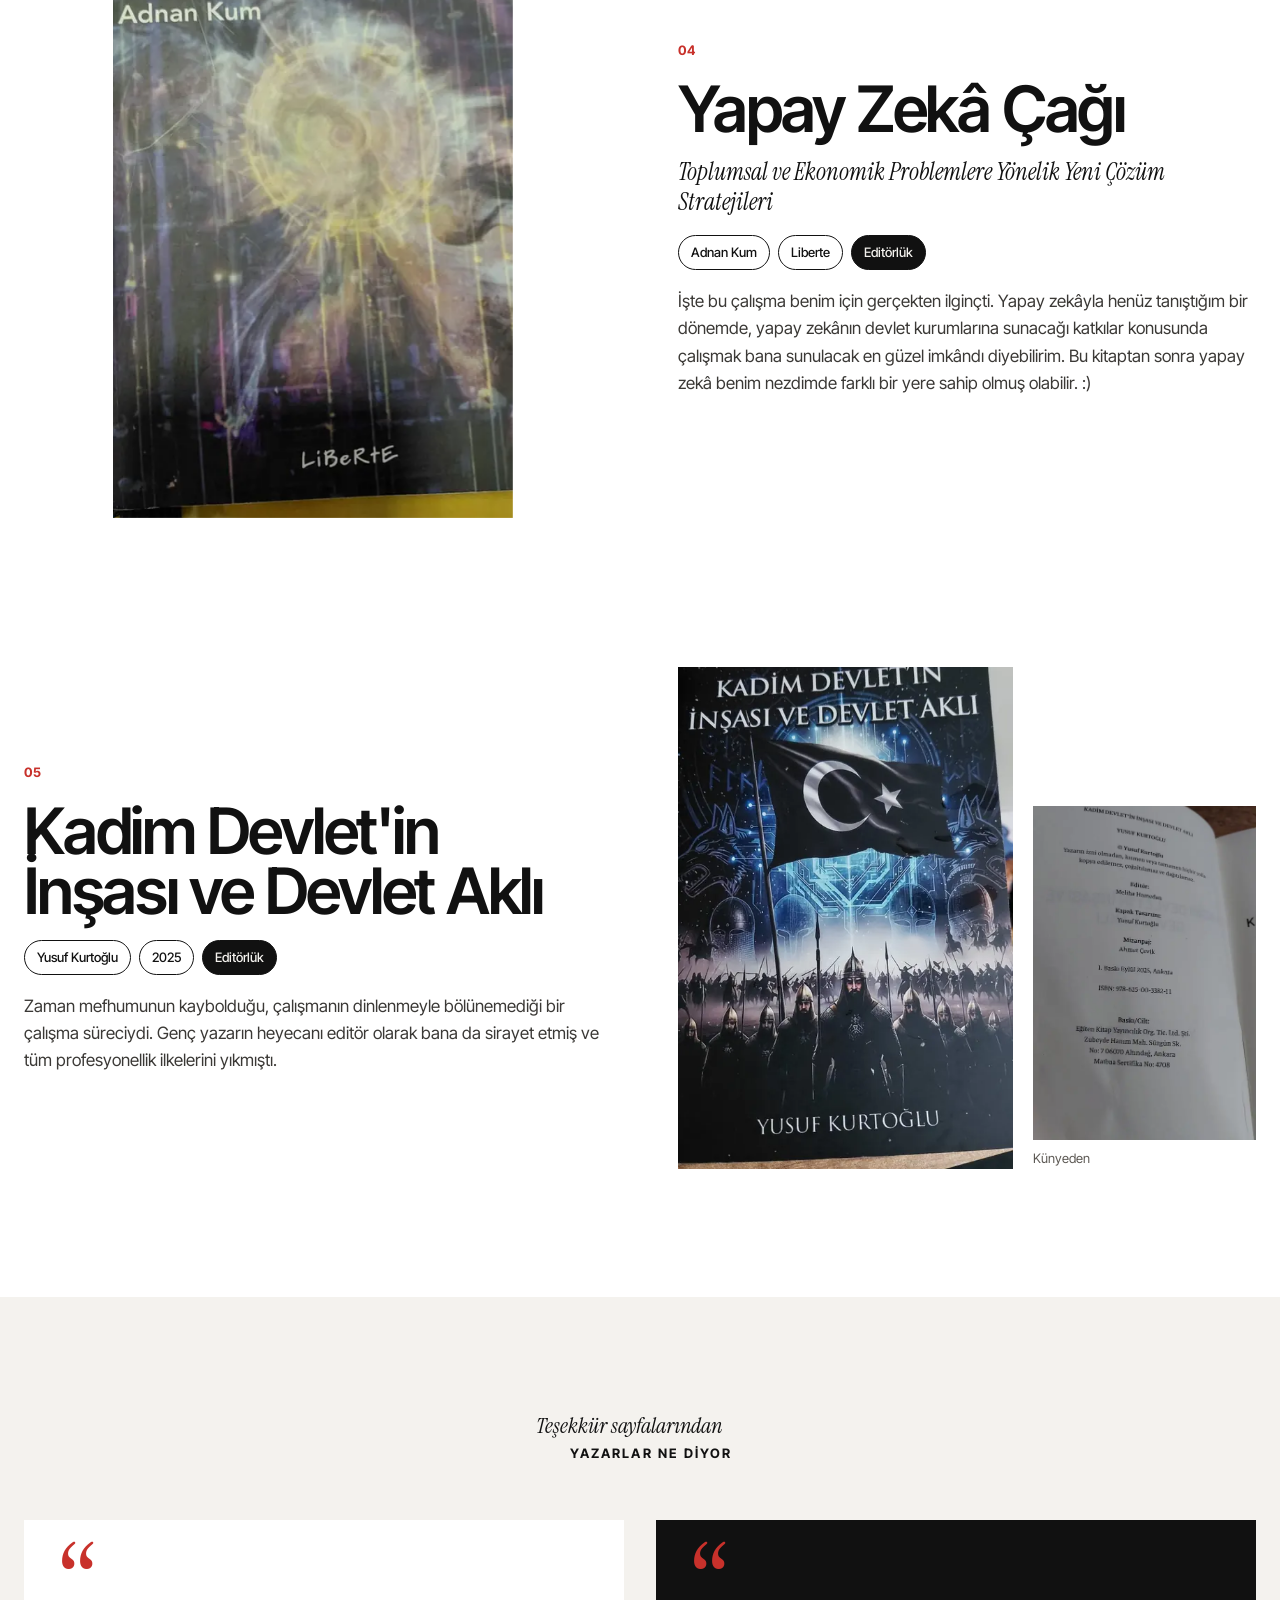
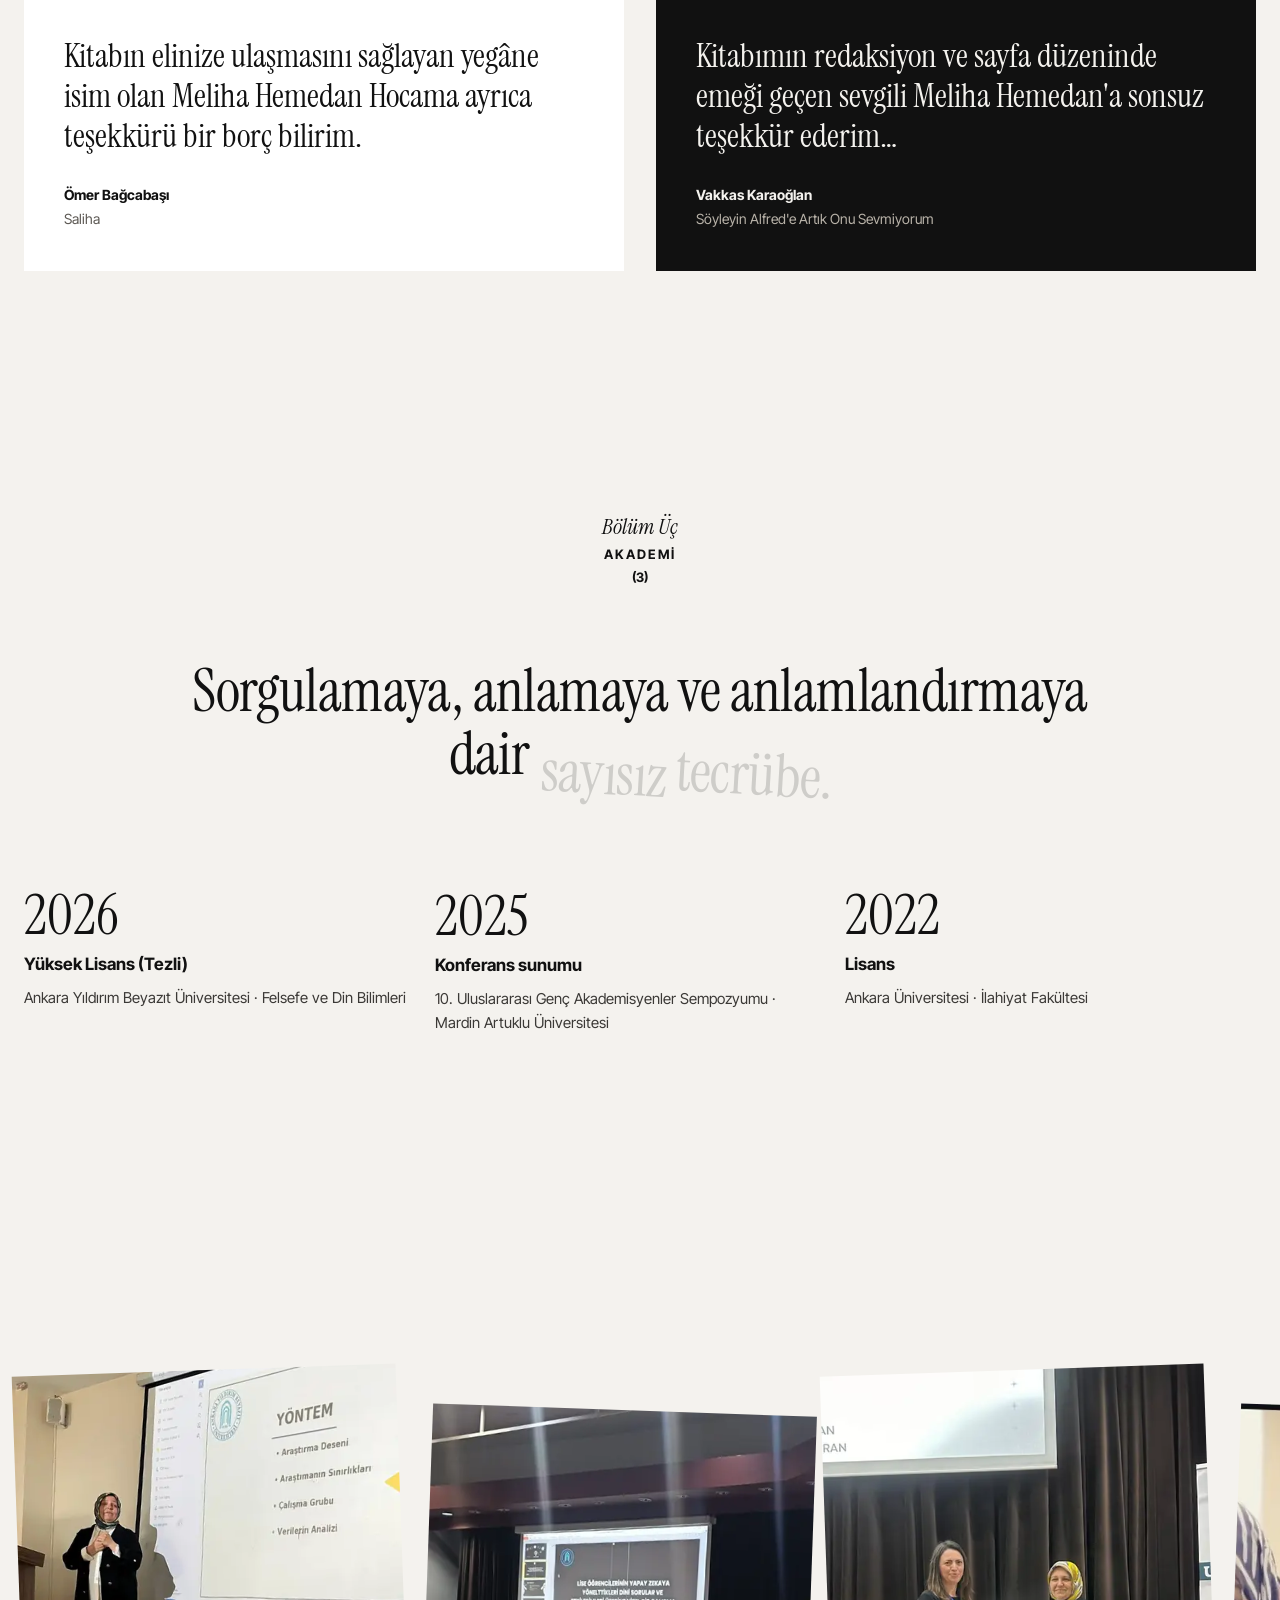
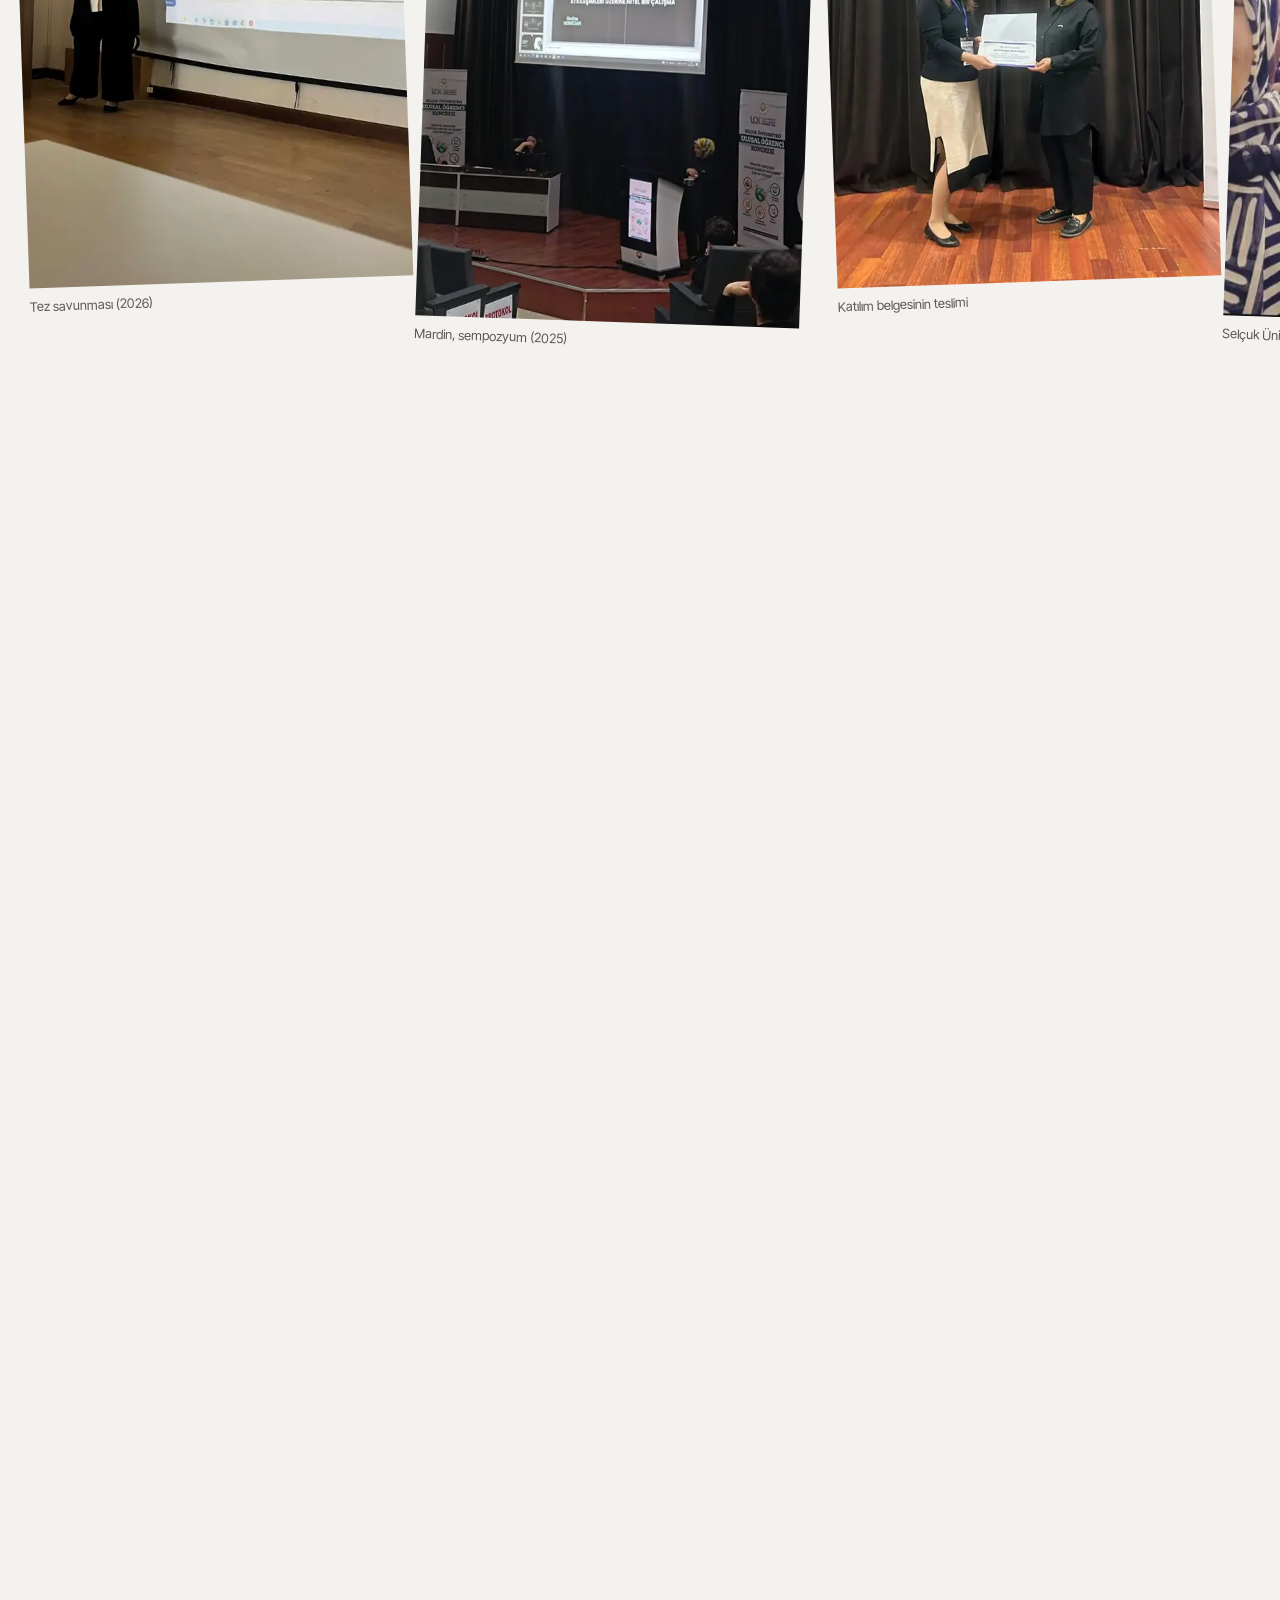
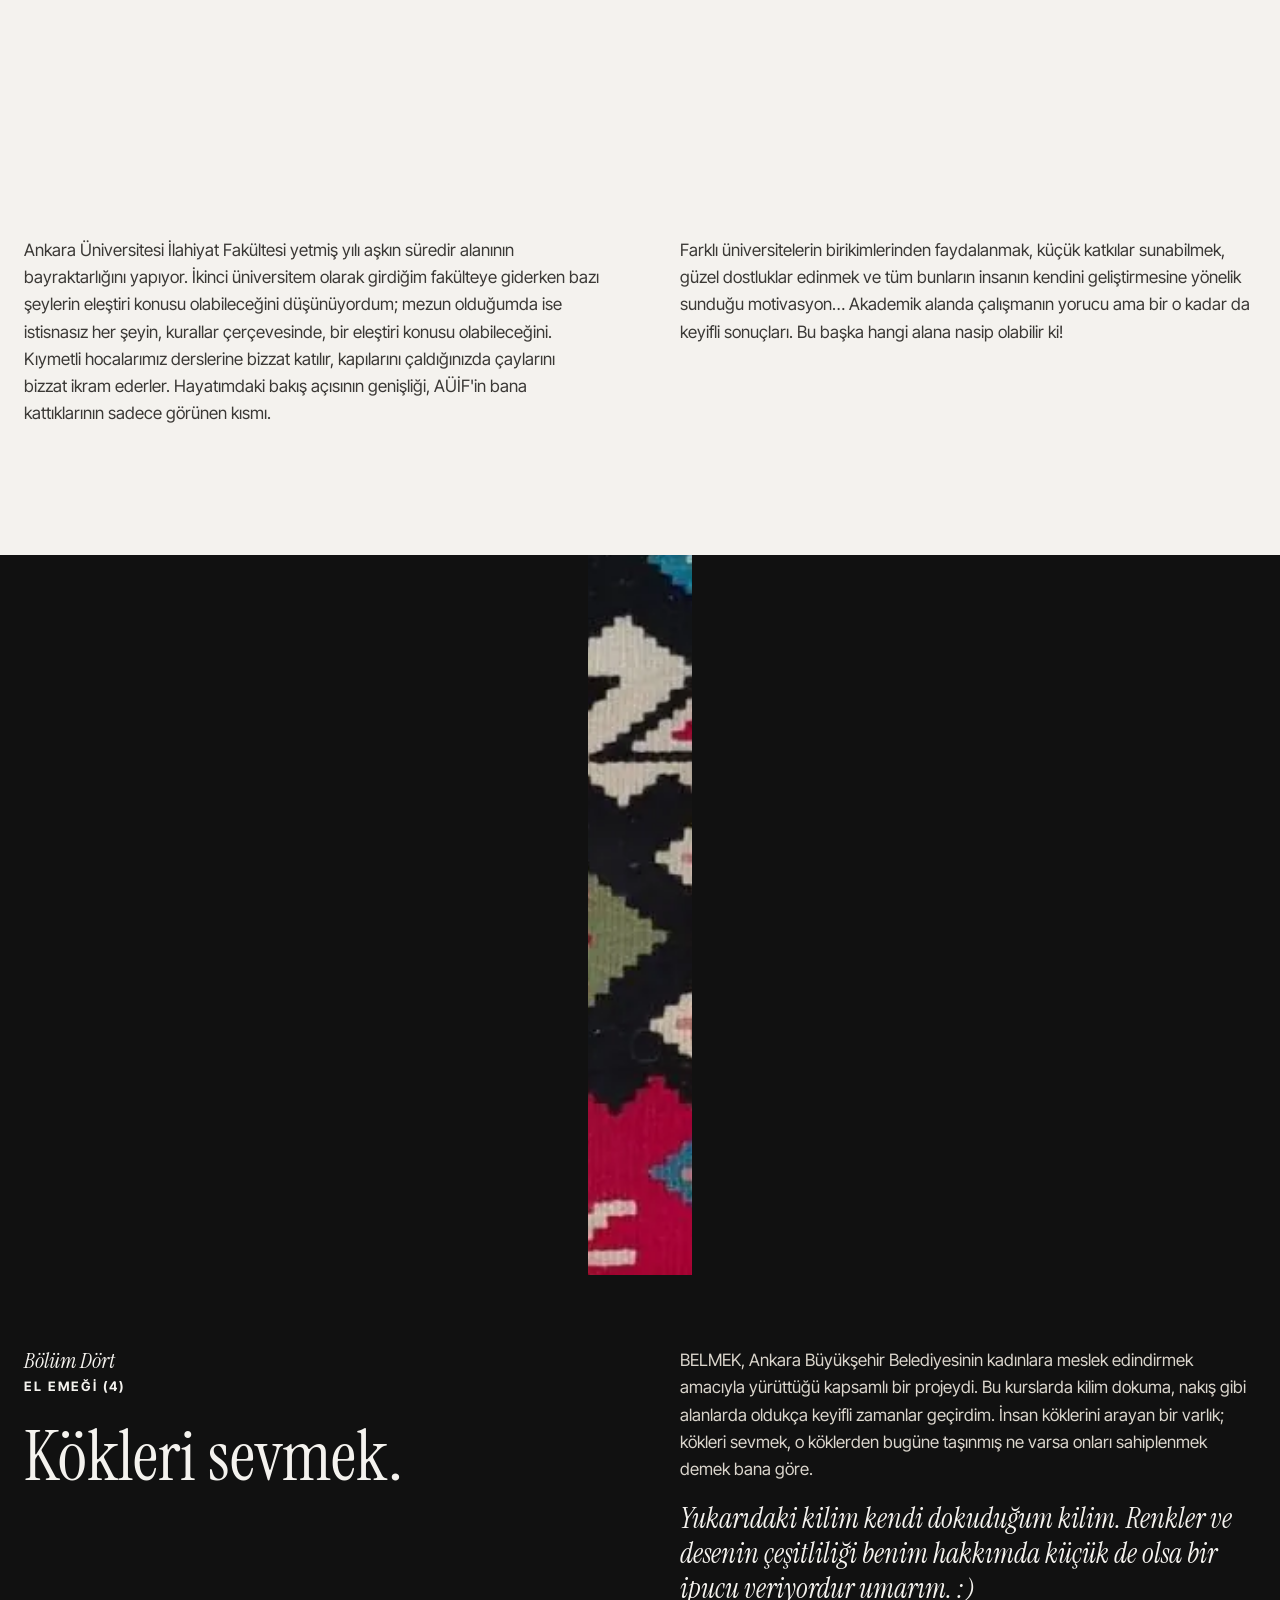
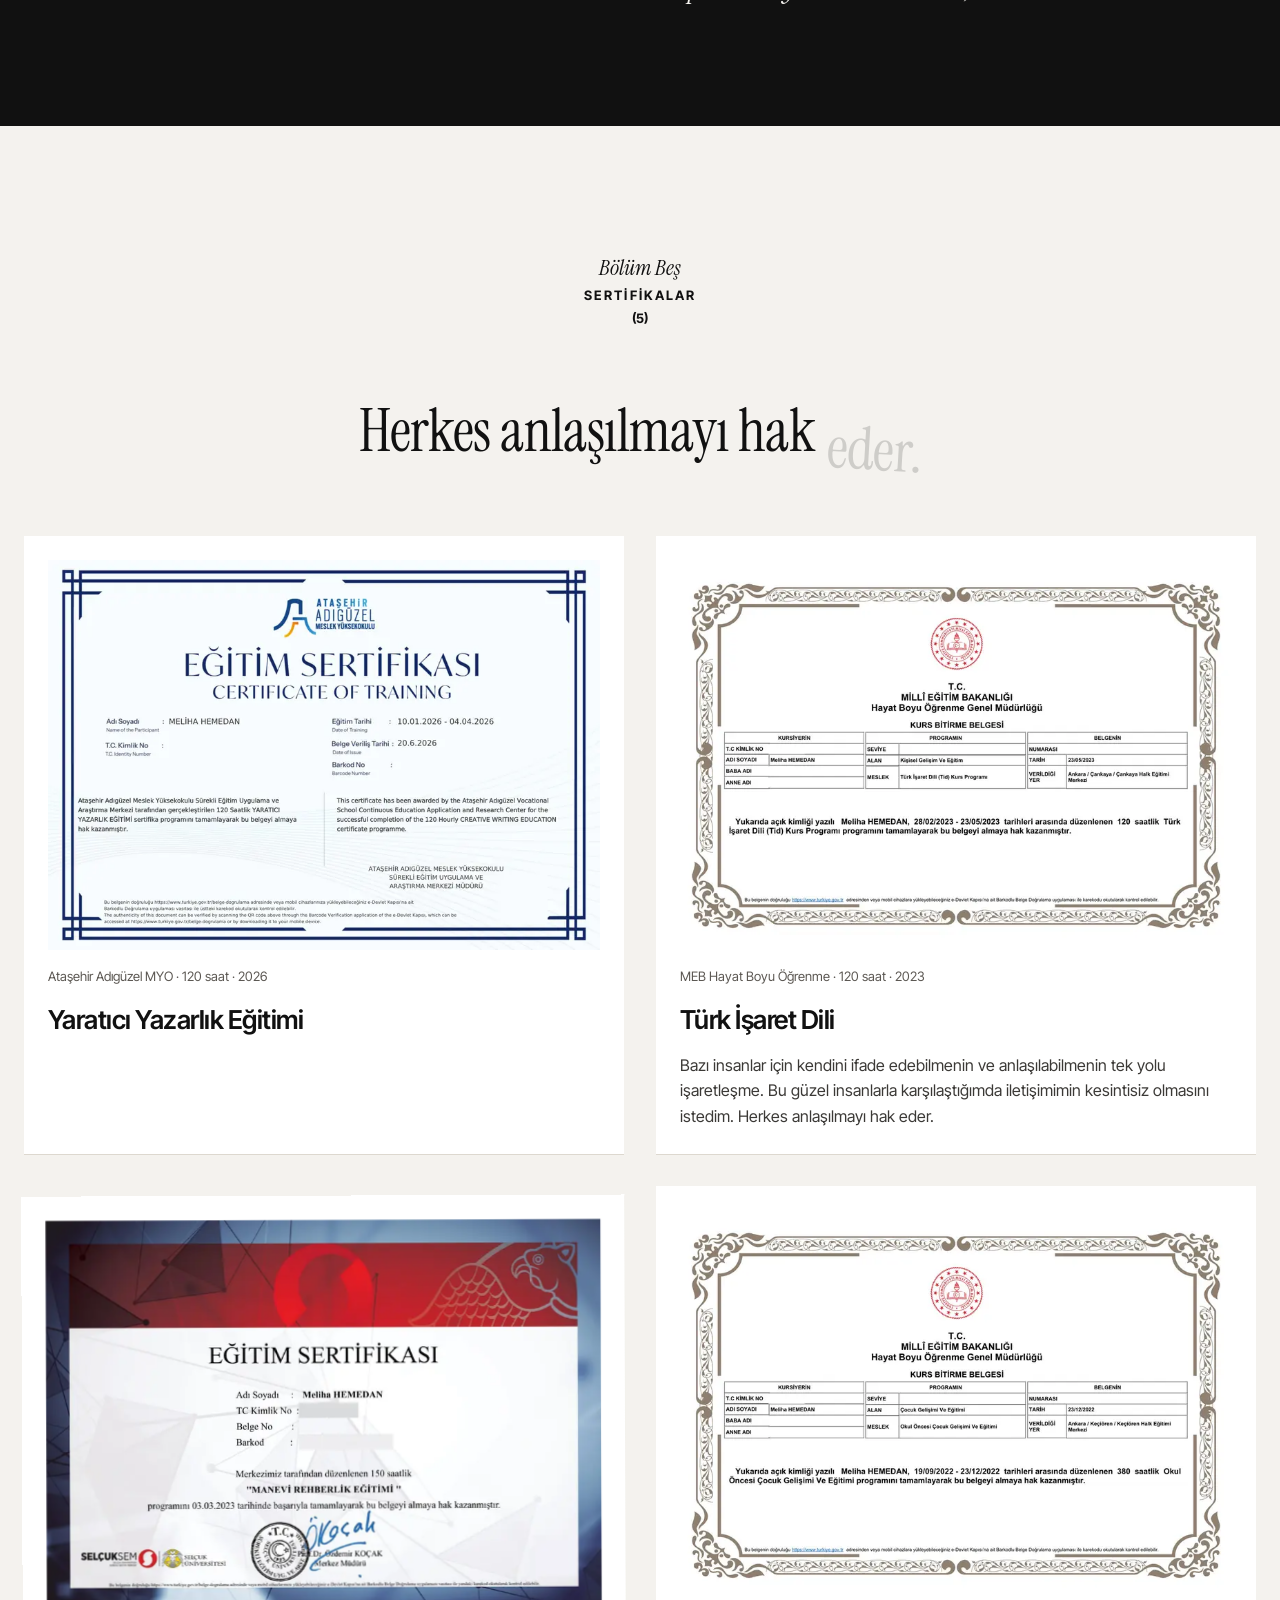
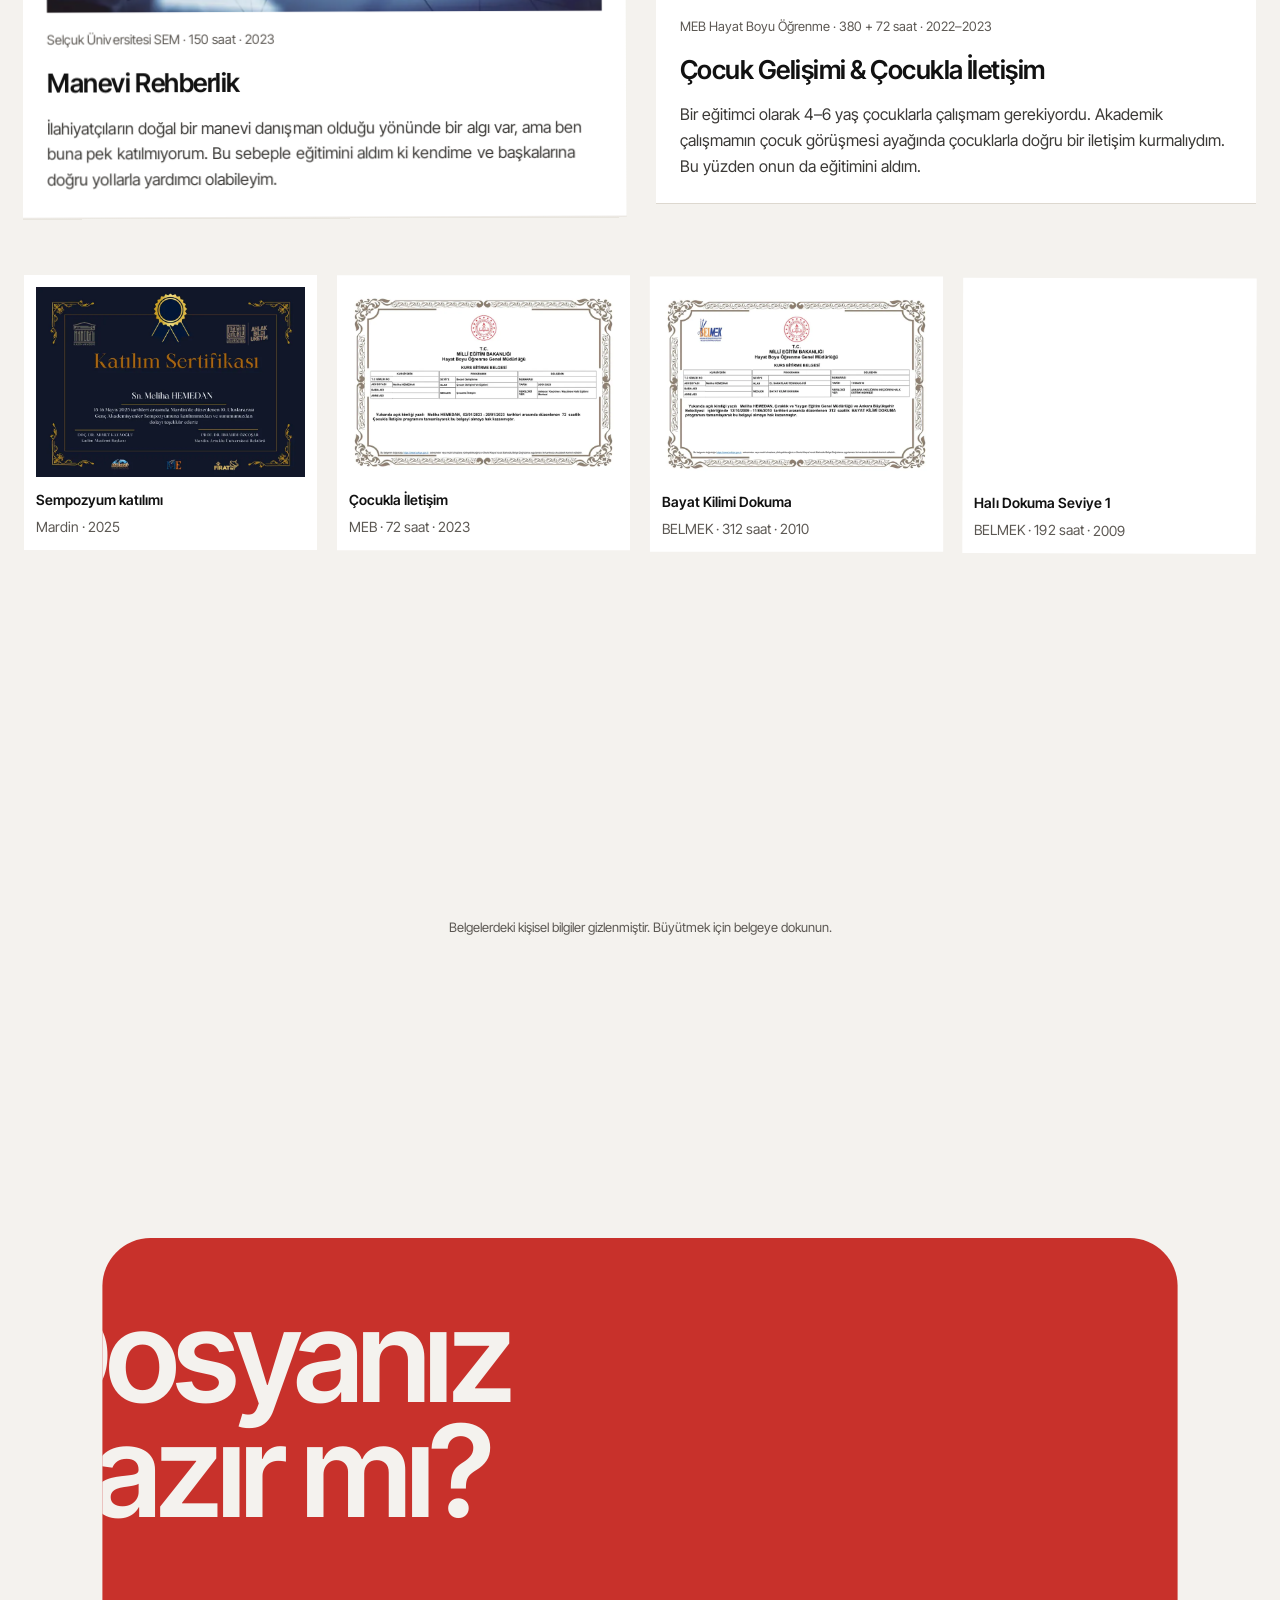
==== commit 0c9e4c7c: "Hero redaksiyon masasi animasyonu ve calisma masasi fotograflari guncellendi" ====
--- a/index.html
+++ b/index.html
@@ -131,20 +131,43 @@
     <p class="hero-role">Meliha Hemedan — Kitap Editörü</p>
     <p class="hero-lead">Heyecanla gönderilmiş dosyaların ilk okuyanı. Redaksiyon, içerik editörlüğü ve kapak görseli; tırtılla vedalaşıp kelebeği beklemeye kadar.</p>
   </div>
-  <div class="stage" role="region" aria-label="Kitap yelpazesi — büyütmek için bir sayfaya dokunun">
-    <div class="fan">
-      <a class="pg lb" href="/assets/img/saliha-900.webp" data-caption="Saliha — Ömer Bağcabaşı" aria-label="Saliha kapağını büyüt"><img src="/assets/img/saliha-480.webp" srcset="/assets/img/saliha-480.webp 480w, /assets/img/saliha-900.webp 900w" sizes="265px" width="480" height="853" alt="" loading="lazy" decoding="async"></a>
-      <div class="pg pg--red" aria-hidden="true"><span class="pg-eb">eb</span><span class="pg-label">EDİTÖR BAKIŞ</span></div>
-      <a class="pg lb" href="/assets/img/tunel-ve-ayna-960.webp" data-caption="Tünel ve Ayna — Vakkas Karaoğlan" aria-label="Tünel ve Ayna kapağını büyüt"><img src="/assets/img/tunel-ve-ayna-480.webp" srcset="/assets/img/tunel-ve-ayna-480.webp 480w, /assets/img/tunel-ve-ayna-960.webp 960w" sizes="265px" width="480" height="706" alt="" loading="lazy" decoding="async"></a>
-      <a class="pg lb" href="/assets/img/kadim-kunye-900.webp" data-caption="Kadim Devlet'in İnşası ve Devlet Aklı — künye" aria-label="Kadim Devlet künyesini büyüt"><img src="/assets/img/kadim-kunye-480.webp" srcset="/assets/img/kadim-kunye-480.webp 480w, /assets/img/kadim-kunye-900.webp 900w" sizes="265px" width="480" height="853" alt="" loading="lazy" decoding="async"></a>
-      <a class="pg lb" href="/assets/img/alfred-900.webp" data-caption="Söyleyin Alfred'e Artık Onu Sevmiyorum — Vakkas Karaoğlan" aria-label="Söyleyin Alfred'e kapağını büyüt"><img src="/assets/img/alfred-480.webp" srcset="/assets/img/alfred-480.webp 480w, /assets/img/alfred-900.webp 900w" sizes="265px" width="480" height="853" alt="" loading="lazy" decoding="async"></a>
-      <a class="pg lb" href="/assets/img/kilim-935.webp" data-caption="Kendi dokuduğum kilim" aria-label="Kilim fotoğrafını büyüt"><img src="/assets/img/kilim-640.webp" srcset="/assets/img/kilim-640.webp 640w, /assets/img/kilim-935.webp 935w" sizes="265px" width="640" height="1043" alt="" loading="lazy" decoding="async"></a>
-      <a class="pg lb" href="/assets/img/yapay-zeka-cagi-900.webp" data-caption="Yapay Zekâ Çağı — Adnan Kum" aria-label="Yapay Zekâ Çağı kapağını büyüt"><img src="/assets/img/yapay-zeka-cagi-480.webp" srcset="/assets/img/yapay-zeka-cagi-480.webp 480w, /assets/img/yapay-zeka-cagi-900.webp 900w" sizes="265px" width="480" height="853" alt="" loading="lazy" decoding="async"></a>
-      <div class="pg pg--ink" aria-hidden="true"><span class="pg-quote">“Editör izi taşımayan kitap.”</span></div>
-      <a class="pg lb" href="/assets/img/kadim-devlet-900.webp" data-caption="Kadim Devlet'in İnşası ve Devlet Aklı — Yusuf Kurtoğlu" aria-label="Kadim Devlet kapağını büyüt"><img src="/assets/img/kadim-devlet-480.webp" srcset="/assets/img/kadim-devlet-480.webp 480w, /assets/img/kadim-devlet-900.webp 900w" sizes="265px" width="480" height="853" alt="" loading="lazy" decoding="async"></a>
-      <a class="pg lb" href="/assets/img/saliha-tesekkur-900.webp" data-caption="Saliha — teşekkür sayfası" aria-label="Saliha teşekkür sayfasını büyüt"><img src="/assets/img/saliha-tesekkur-480.webp" srcset="/assets/img/saliha-tesekkur-480.webp 480w, /assets/img/saliha-tesekkur-900.webp 900w" sizes="265px" width="480" height="693" alt="" loading="lazy" decoding="async"></a>
-      <a class="pg lb" href="/assets/img/tunel-kunye-900.webp" data-caption="Tünel ve Ayna — künye" aria-label="Tünel ve Ayna künyesini büyüt"><img src="/assets/img/tunel-kunye-480.webp" srcset="/assets/img/tunel-kunye-480.webp 480w, /assets/img/tunel-kunye-900.webp 900w" sizes="265px" width="480" height="853" alt="" loading="lazy" decoding="async"></a>
-      <a class="pg lb" href="/assets/img/okuma-900.webp" data-caption="Okuma masasından" aria-label="Okuma masası fotoğrafını büyüt"><img src="/assets/img/okuma-640.webp" srcset="/assets/img/okuma-640.webp 640w, /assets/img/okuma-900.webp 900w" sizes="265px" width="640" height="604" alt="" loading="lazy" decoding="async"></a>
+  <div class="stage ed-stage" role="region" aria-label="Editör Bakış — etkileşimli redaksiyon masası">
+    <div class="ed-float" aria-hidden="true">
+      <span class="ed-glyph ed-glyph--1">¶</span>
+      <span class="ed-glyph ed-glyph--2">“ ”</span>
+      <span class="ed-glyph ed-glyph--3">—</span>
+      <span class="ed-glyph ed-glyph--4">^</span>
+    </div>
+    <div class="ed-desk" data-ed-desk>
+      <div class="ed-sheet" data-ed-state="draft">
+        <div class="ed-loupe" aria-hidden="true"></div>
+        <header class="ed-head">
+          <div class="ed-brand">
+            <span class="ribbon ribbon--xs" aria-hidden="true"><span>eb</span></span>
+            <span class="ed-kicker">Editör Bakış · Redaksiyon Masası</span>
+          </div>
+          <span class="ed-status" data-ed-status aria-live="polite">İlk okuma</span>
+        </header>
+        <div class="ed-body">
+          <aside class="ed-margin" aria-hidden="true">
+            <span class="ed-note" data-ed-note>¶ ritim</span>
+            <span class="ed-seal"><span>eb</span><small>Baskıya hazır</small></span>
+          </aside>
+          <blockquote class="ed-quote" data-ed-quote>
+            <span class="ed-line">Her dosya yazarının <span class="ed-del">çok büyük</span><span class="ed-add">sessiz</span> bir heyecanıyla gelir<span class="ed-mark">;</span></span>
+            <span class="ed-line">editörün işi <span class="ed-del">değiştirmek değil,</span><span class="ed-add">fazlalığı alıp</span> kendi sesini <span class="ed-add ed-add--em">duyurmaktır.</span></span>
+          </blockquote>
+        </div>
+        <footer class="ed-foot">
+          <div class="ed-tabs" role="tablist" aria-label="Editöryal örnekler">
+            <button class="ed-tab is-active" type="button" role="tab" aria-selected="true" data-ed-tab="0">01 · Redaksiyon</button>
+            <button class="ed-tab" type="button" role="tab" aria-selected="false" data-ed-tab="1">02 · Ritim &amp; Düzelti</button>
+            <button class="ed-tab" type="button" role="tab" aria-selected="false" data-ed-tab="2">03 · Yazarın Sesi</button>
+          </div>
+          <span class="ed-hint">İncelemek için dokun veya bekle</span>
+        </footer>
+        <div class="ed-sweep" aria-hidden="true"></div>
+      </div>
     </div>
   </div>
   <h1 class="hero-name split-letters" id="hero-baslik">Meliha Hemedan</h1>
@@ -183,7 +206,12 @@
       <blockquote class="pull">“İyi bir editörden geçmiş bir kitap, editör izi taşımayan kitaptır.”</blockquote>
     </div>
     <figure class="turn turn--r" data-fx="in" data-lag=".16">
-      <a class="lb zoom-box" href="/assets/img/masa-900.webp" data-caption="Çalışma masası"><img src="/assets/img/masa-640.webp" srcset="/assets/img/masa-640.webp 640w, /assets/img/masa-900.webp 900w" sizes="(max-width: 760px) 100vw, 33vw" width="640" height="1138" alt="Masada üst üste duran kitaplar ve not defteri" loading="lazy" decoding="async"></a>
+      <a class="lb zoom-box" href="/assets/img/calisma-1-900.webp" data-caption="Çalışma masası — deftere not alırken"><img src="/assets/img/calisma-1-640.webp" srcset="/assets/img/calisma-1-640.webp 640w, /assets/img/calisma-1-900.webp 900w" sizes="(max-width: 760px) 100vw, 33vw" width="640" height="853" alt="Meliha Hemedan çalışma masasında deftere not alırken" loading="lazy" decoding="async"></a>
+      <div class="desk-thumbs" aria-label="Çalışma masasından diğer kareler">
+        <a class="lb" href="/assets/img/calisma-2-900.webp" data-caption="Çalışma masası — kitap üzerinde kalemle düzelti"><img src="/assets/img/calisma-2-640.webp" width="640" height="853" alt="Meliha Hemedan kitap okurken kalemle not alıyor" loading="lazy" decoding="async"></a>
+        <a class="lb" href="/assets/img/calisma-3-900.webp" data-caption="Çalışma masası — okuma ve sayfa kontrolü"><img src="/assets/img/calisma-3-640.webp" width="640" height="853" alt="Meliha Hemedan masada kitabın sayfasını çeviriyor" loading="lazy" decoding="async"></a>
+        <a class="lb" href="/assets/img/calisma-4-900.webp" data-caption="Çalışma masası — kitaplık ve çalışma alanı"><img src="/assets/img/calisma-4-640.webp" width="640" height="853" alt="Meliha Hemedan kitaplıkların önünde çalışma masasında" loading="lazy" decoding="async"></a>
+      </div>
       <figcaption>Çalışma masası</figcaption>
     </figure>
   </div>
--- a/assets/css/style.css
+++ b/assets/css/style.css
@@ -84,27 +84,84 @@
   .main-nav a:last-child{border-bottom:0}
 }
 
-/* ---------- Giriş (dönen kitap yelpazesi) ---------- */
+/* ---------- Giriş (Editör Bakış — Canlı Redaksiyon Masası) ---------- */
 .hero{padding-top:28px;overflow:hidden;display:flex;flex-direction:column;gap:20px}
 .hero-top{display:flex;flex-wrap:wrap;justify-content:space-between;gap:12px 48px;font-size:14px}
 .hero-role{font-weight:600}
 .hero-lead{max-width:440px;color:var(--ink-2)}
-.stage{--pw:clamp(130px,19vw,265px);height:calc(var(--pw)*1.47 + 140px);display:flex;align-items:center;justify-content:center;perspective:1700px;perspective-origin:50% 40%;
-  opacity:calc(1 - var(--past,0) * 1.1);transform:translateY(calc(var(--past,0) * 140px)) scale(calc(1 - var(--past,0) * .22))}
-.fan{position:relative;width:0;height:calc(var(--pw)*1.47);transform-style:preserve-3d;animation:fanspin 36s linear infinite;transform:rotateX(-8deg);will-change:transform}
-.pg{position:absolute;left:0;top:0;width:var(--pw);height:100%;transform-origin:0 50%;overflow:hidden;box-shadow:0 18px 40px rgba(17,17,17,.22);background:#ddd;display:block;cursor:zoom-in}
-.pg img{width:100%;height:100%;object-fit:cover;transition:filter .3s}
-a.pg:hover img,a.pg:focus-visible img{filter:brightness(1.08)}
-.pg:nth-child(1){transform:rotateY(0deg)}.pg:nth-child(2){transform:rotateY(30deg)}.pg:nth-child(3){transform:rotateY(60deg)}
-.pg:nth-child(4){transform:rotateY(90deg)}.pg:nth-child(5){transform:rotateY(120deg)}.pg:nth-child(6){transform:rotateY(150deg)}
-.pg:nth-child(7){transform:rotateY(180deg)}.pg:nth-child(8){transform:rotateY(210deg)}.pg:nth-child(9){transform:rotateY(240deg)}
-.pg:nth-child(10){transform:rotateY(270deg)}.pg:nth-child(11){transform:rotateY(300deg)}.pg:nth-child(12){transform:rotateY(330deg)}
-.pg--red{background:var(--accent);color:var(--on-dark);display:flex;flex-direction:column;justify-content:space-between;padding:clamp(14px,2vw,22px);cursor:default}
-.pg--ink{background:var(--ink);color:var(--on-dark);display:flex;align-items:flex-end;padding:clamp(14px,2vw,22px);cursor:default}
-.pg-eb{font-family:var(--serif);font-size:clamp(40px,5vw,64px);line-height:.8}
-.pg-label{font-weight:600;font-size:clamp(10px,1vw,13px);letter-spacing:.14em}
-.pg-quote{font-family:var(--serif);font-style:italic;font-size:clamp(17px,1.8vw,24px);line-height:1.15}
-@keyframes fanspin{from{transform:rotateX(-8deg) rotateY(0)}to{transform:rotateX(-8deg) rotateY(360deg)}}
+.stage{position:relative;min-height:clamp(350px,46vw,470px);display:flex;align-items:center;justify-content:center;padding-block:clamp(12px,2vw,28px);perspective:1600px;
+  opacity:calc(1 - var(--past,0) * 1.1);transform:translateY(calc(var(--past,0) * 120px)) scale(calc(1 - var(--past,0) * .16))}
+.ed-float{position:absolute;inset:0;pointer-events:none;overflow:hidden}
+.ed-glyph{position:absolute;font-family:var(--serif);color:var(--accent);opacity:.16;font-size:clamp(34px,5vw,76px);line-height:1;user-select:none;animation:ed-drift 11s ease-in-out infinite}
+.ed-glyph--1{top:8%;left:6%;animation-delay:0s}
+.ed-glyph--2{top:14%;right:8%;font-style:italic;animation-delay:-3s}
+.ed-glyph--3{bottom:14%;left:11%;color:var(--ink);opacity:.1;animation-delay:-6s}
+.ed-glyph--4{bottom:10%;right:12%;animation-delay:-8.5s}
+@keyframes ed-drift{0%,100%{transform:translateY(0) rotate(-3deg)}50%{transform:translateY(-14px) rotate(4deg)}}
+
+.ed-desk{position:relative;width:min(100%,860px);z-index:2;transform-style:preserve-3d}
+.ed-sheet{position:relative;overflow:hidden;background:
+  radial-gradient(circle at var(--mx,50%) var(--my,50%), rgba(200,49,43,.065), transparent 44%),
+  repeating-linear-gradient(to bottom, transparent 0 39px, rgba(17,17,17,.035) 39px 40px),
+  var(--paper);
+  border:1px solid var(--line);
+  box-shadow:0 28px 65px -20px rgba(17,17,17,.16), 0 2px 0 var(--paper), 0 8px 0 -2px #EAE6DE, 0 9px 0 -2px var(--line);
+  padding:clamp(18px,3vw,34px);
+  display:flex;flex-direction:column;gap:clamp(18px,2.4vw,26px);
+  transform:rotateX(var(--rx,0deg)) rotateY(var(--ry,0deg));
+  transition:transform .35s var(--ease), box-shadow .4s var(--ease);
+  cursor:pointer}
+.ed-sheet::before{content:"";position:absolute;top:0;bottom:0;left:clamp(16px,11%,108px);width:1px;background:rgba(200,49,43,.18);pointer-events:none}
+.ed-loupe{position:absolute;left:var(--mx,50%);top:var(--my,50%);width:180px;height:180px;border-radius:50%;transform:translate(-50%,-50%);
+  border:1px solid rgba(200,49,43,.18);background:radial-gradient(circle, rgba(200,49,43,.05) 0%, transparent 70%);
+  pointer-events:none;opacity:0;transition:opacity .3s var(--ease)}
+.ed-sheet:hover .ed-loupe{opacity:1}
+
+.ed-head{position:relative;z-index:1;display:flex;align-items:center;justify-content:space-between;gap:12px;padding-bottom:14px;border-bottom:1px solid var(--line)}
+.ed-brand{display:flex;align-items:center;gap:10px}
+.ribbon--xs{width:18px;height:27px;font-size:12px;line-height:1;padding-top:3px}
+.ed-kicker{font-size:12px;font-weight:600;letter-spacing:.12em;text-transform:uppercase;color:var(--ink-2)}
+.ed-status{font-size:12px;font-weight:600;letter-spacing:.08em;text-transform:uppercase;padding:4px 11px;border-radius:999px;border:1px solid var(--line);color:var(--muted);background:var(--bg);transition:all .45s var(--ease)}
+.ed-sheet[data-ed-state="sweep"] .ed-status{border-color:var(--accent);color:var(--accent);background:rgba(200,49,43,.07)}
+.ed-sheet[data-ed-state="clean"] .ed-status{border-color:var(--ink);color:var(--on-dark);background:var(--ink)}
+
+.ed-body{position:relative;z-index:1;display:grid;grid-template-columns:86px minmax(0,1fr);gap:18px;align-items:start;min-height:clamp(120px,14vw,156px)}
+.ed-margin{display:flex;flex-direction:column;gap:14px;padding-top:6px;font-size:12px;color:var(--accent)}
+.ed-note{font-family:var(--serif);font-style:italic;font-size:17px;line-height:1.15;transform:rotate(-4deg);opacity:.9;transition:opacity .45s var(--ease), transform .45s var(--ease)}
+.ed-sheet[data-ed-state="clean"] .ed-note{opacity:.35;transform:rotate(-2deg)}
+.ed-seal{display:inline-flex;align-items:center;gap:6px;padding:4px 8px;border:1px solid var(--accent);border-radius:4px;color:var(--accent);font-size:10px;font-weight:700;letter-spacing:.08em;text-transform:uppercase;width:fit-content;opacity:0;transform:scale(.82) rotate(-6deg);transition:opacity .45s var(--ease), transform .45s var(--ease)}
+.ed-seal span{font-family:var(--serif);font-size:15px;font-weight:400;text-transform:none;letter-spacing:0}
+.ed-sheet[data-ed-state="clean"] .ed-seal{opacity:1;transform:scale(1) rotate(-3deg)}
+
+.ed-quote{margin:0;font-family:var(--serif);font-size:clamp(24px,3.2vw,42px);line-height:1.28;letter-spacing:-.01em;color:var(--ink)}
+.ed-line{display:block}
+
+/* Düzelti imleri: taslakta görünür, süpürmede dönüşür, son hâlde temizlenir */
+.ed-del{position:relative;display:inline-block;color:var(--accent);opacity:.82;padding-inline:2px;max-width:22ch;overflow:hidden;vertical-align:bottom;white-space:nowrap;
+  transition:max-width .65s var(--ease), opacity .45s var(--ease), padding .65s var(--ease)}
+.ed-del::after{content:"";position:absolute;left:0;right:0;top:54%;height:2px;background:var(--accent);transform:scaleX(1);transform-origin:left;transition:transform .45s var(--ease)}
+.ed-sheet[data-ed-state="clean"] .ed-del{max-width:0;opacity:0;padding-inline:0}
+
+.ed-add{position:relative;display:inline-block;color:var(--accent);font-style:italic;padding-inline:3px;border-bottom:1.5px dashed rgba(200,49,43,.65);transition:color .55s var(--ease), border-color .55s var(--ease)}
+.ed-add::before{content:"^";position:absolute;left:-4px;bottom:-9px;font-family:var(--sans);font-style:normal;font-size:11px;font-weight:700;color:var(--accent);opacity:1;transition:opacity .4s var(--ease)}
+.ed-sheet[data-ed-state="clean"] .ed-add{color:var(--ink);border-bottom-color:transparent}
+.ed-sheet[data-ed-state="clean"] .ed-add::before{opacity:0}
+.ed-sheet[data-ed-state="clean"] .ed-add--em{color:var(--accent)}
+
+.ed-mark{display:inline-block;color:var(--accent);font-weight:600;transform:scale(1.18);transition:color .5s var(--ease), transform .5s var(--ease)}
+.ed-sheet[data-ed-state="clean"] .ed-mark{color:var(--ink);transform:scale(1)}
+
+.ed-foot{position:relative;z-index:1;display:flex;flex-wrap:wrap;align-items:center;justify-content:space-between;gap:12px;padding-top:14px;border-top:1px solid var(--line)}
+.ed-tabs{display:flex;flex-wrap:wrap;gap:8px}
+.ed-tab{appearance:none;background:var(--bg);border:1px solid var(--line);color:var(--ink-2);font:500 12px var(--sans);letter-spacing:.03em;padding:7px 13px;border-radius:999px;cursor:pointer;transition:all .25s var(--ease)}
+.ed-tab:hover{border-color:var(--ink);color:var(--ink)}
+.ed-tab.is-active{background:var(--ink);border-color:var(--ink);color:var(--on-dark)}
+.ed-hint{font-size:12px;color:var(--muted)}
+
+.ed-sweep{position:absolute;top:0;bottom:0;left:-18%;width:16%;background:linear-gradient(90deg, transparent, rgba(200,49,43,.16), transparent);pointer-events:none;opacity:0}
+.ed-sheet[data-ed-state="sweep"] .ed-sweep{animation:ed-sweep 1s var(--ease) forwards}
+@keyframes ed-sweep{0%{left:-18%;opacity:0}25%{opacity:1}100%{left:108%;opacity:0}}
+
 .hero-name{font-weight:600;font-size:clamp(40px,11.6vw,186px);line-height:.9;letter-spacing:-.045em;white-space:nowrap;text-align:center;margin-bottom:-.08em;transform:translateY(calc(var(--past,0) * 60px))}
 .hero-name .wd{display:inline-block;white-space:nowrap}
 .hero-name .ch{display:inline-block}
@@ -112,7 +169,10 @@
 @keyframes letter{from{opacity:0;transform:translateY(.6em) rotate(8deg)}to{opacity:1;transform:none}}
 @media (max-width:640px){
   .hero-name{white-space:normal;font-size:19vw;line-height:.88;margin-bottom:.1em}
-  .pg{box-shadow:none;outline:1px solid rgba(17,17,17,.08)}
+  .ed-sheet::before{display:none}
+  .ed-body{grid-template-columns:1fr;gap:10px}
+  .ed-margin{flex-direction:row;align-items:center;justify-content:space-between;padding-top:0}
+  .ed-hint{display:none}
 }
 
 /* ---------- Çapraz bantlar ---------- */
@@ -160,6 +220,10 @@
 .zoom-box:hover img{transform:scale(1.05)}
 .photo-note{margin-top:14px;font-size:15px;line-height:1.5;color:var(--ink-2);max-width:42ch}
 .photo-note__q{display:block;font-family:var(--serif);font-style:italic;font-size:22px;line-height:1.25;color:var(--ink);margin-bottom:6px}
+.desk-thumbs{display:grid;grid-template-columns:repeat(3,minmax(0,1fr));gap:8px;margin-top:8px}
+.desk-thumbs a{display:block;overflow:hidden;border:1px solid var(--line);cursor:zoom-in}
+.desk-thumbs img{width:100%;aspect-ratio:4/5;object-fit:cover;transition:transform .5s var(--ease)}
+.desk-thumbs a:hover img{transform:scale(1.06)}
 @media (max-width:760px){.trio{grid-template-columns:1fr}.trio-text{padding:8px 0}}
 
 /* ---------- Bölüm 2: ikiye ayrılan kapılar ---------- */
@@ -316,7 +380,7 @@
 @media (prefers-reduced-motion:reduce){
   html{scroll-behavior:auto}
   .intro{display:none}
-  .fan,.tape-track{animation:none}
+  .ed-glyph,.tape-track{animation:none}
   .fx .hero-name .ch{animation:none}
 }
 
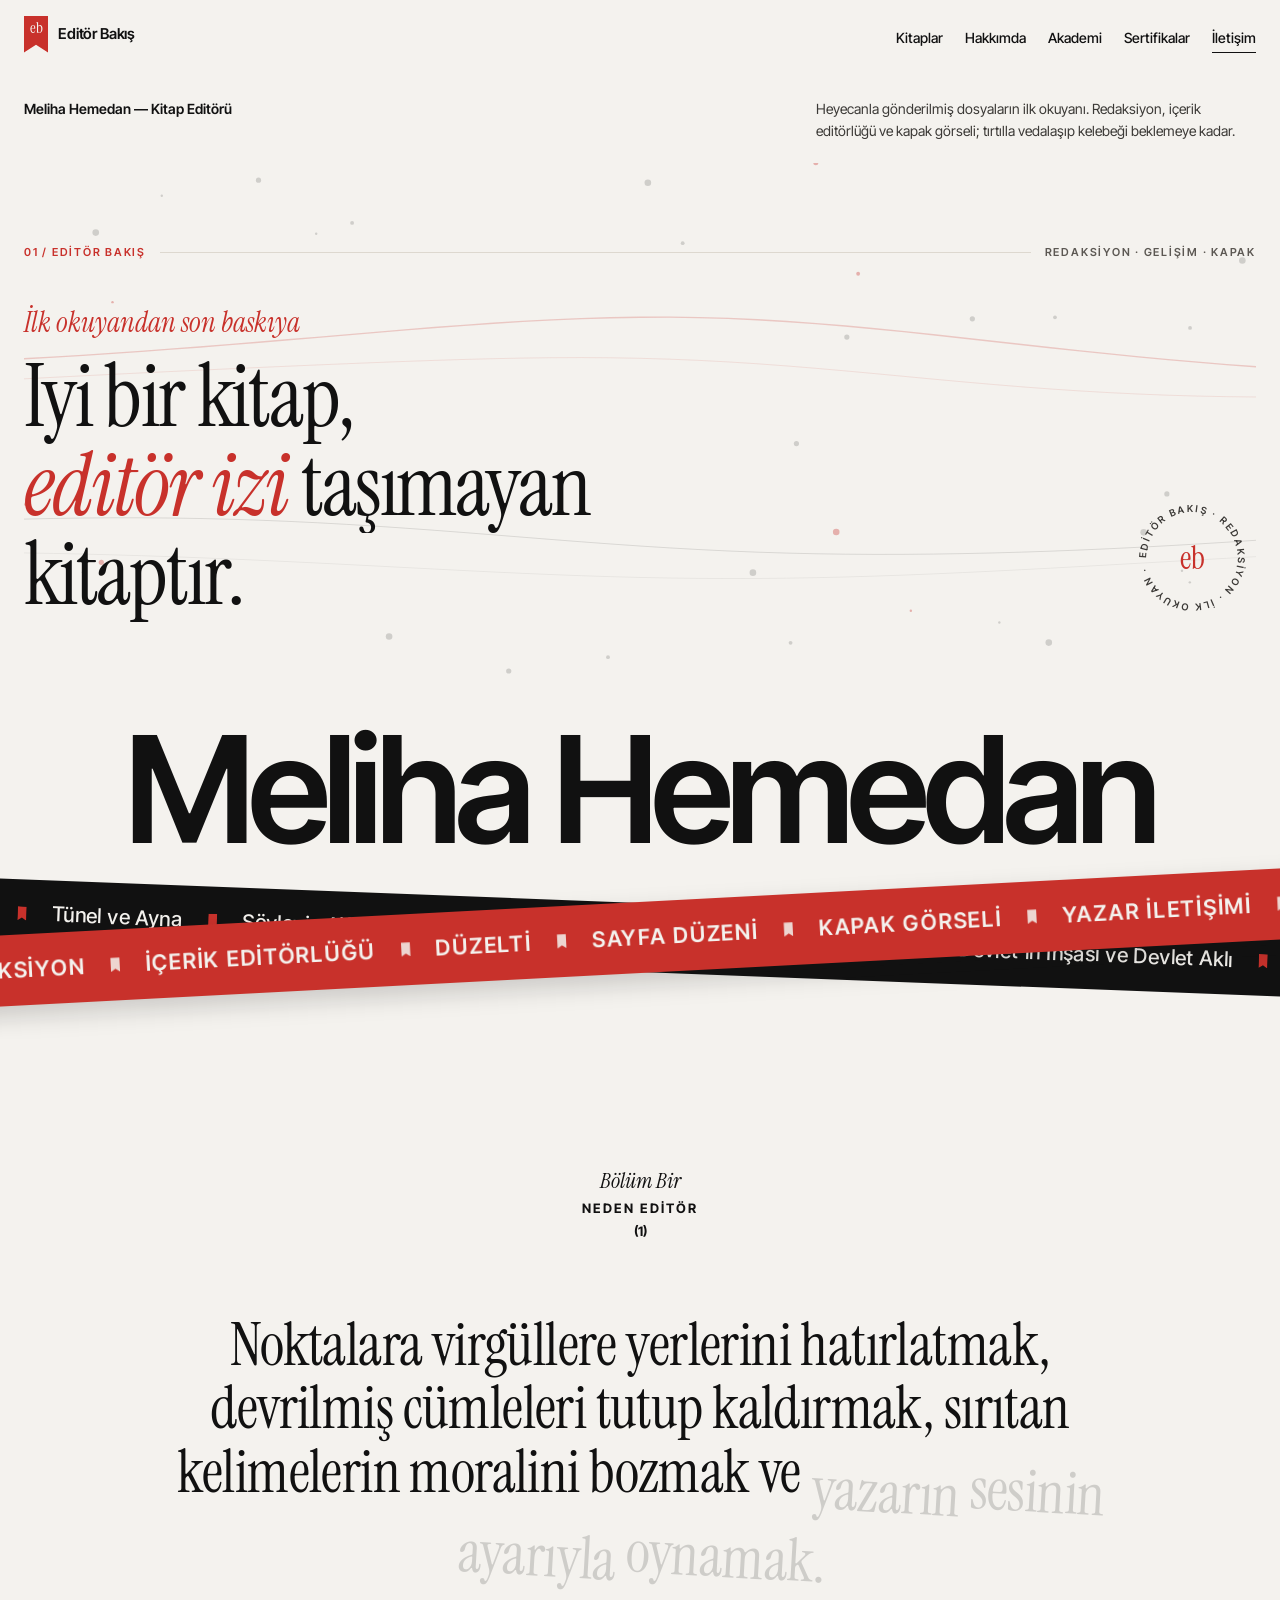
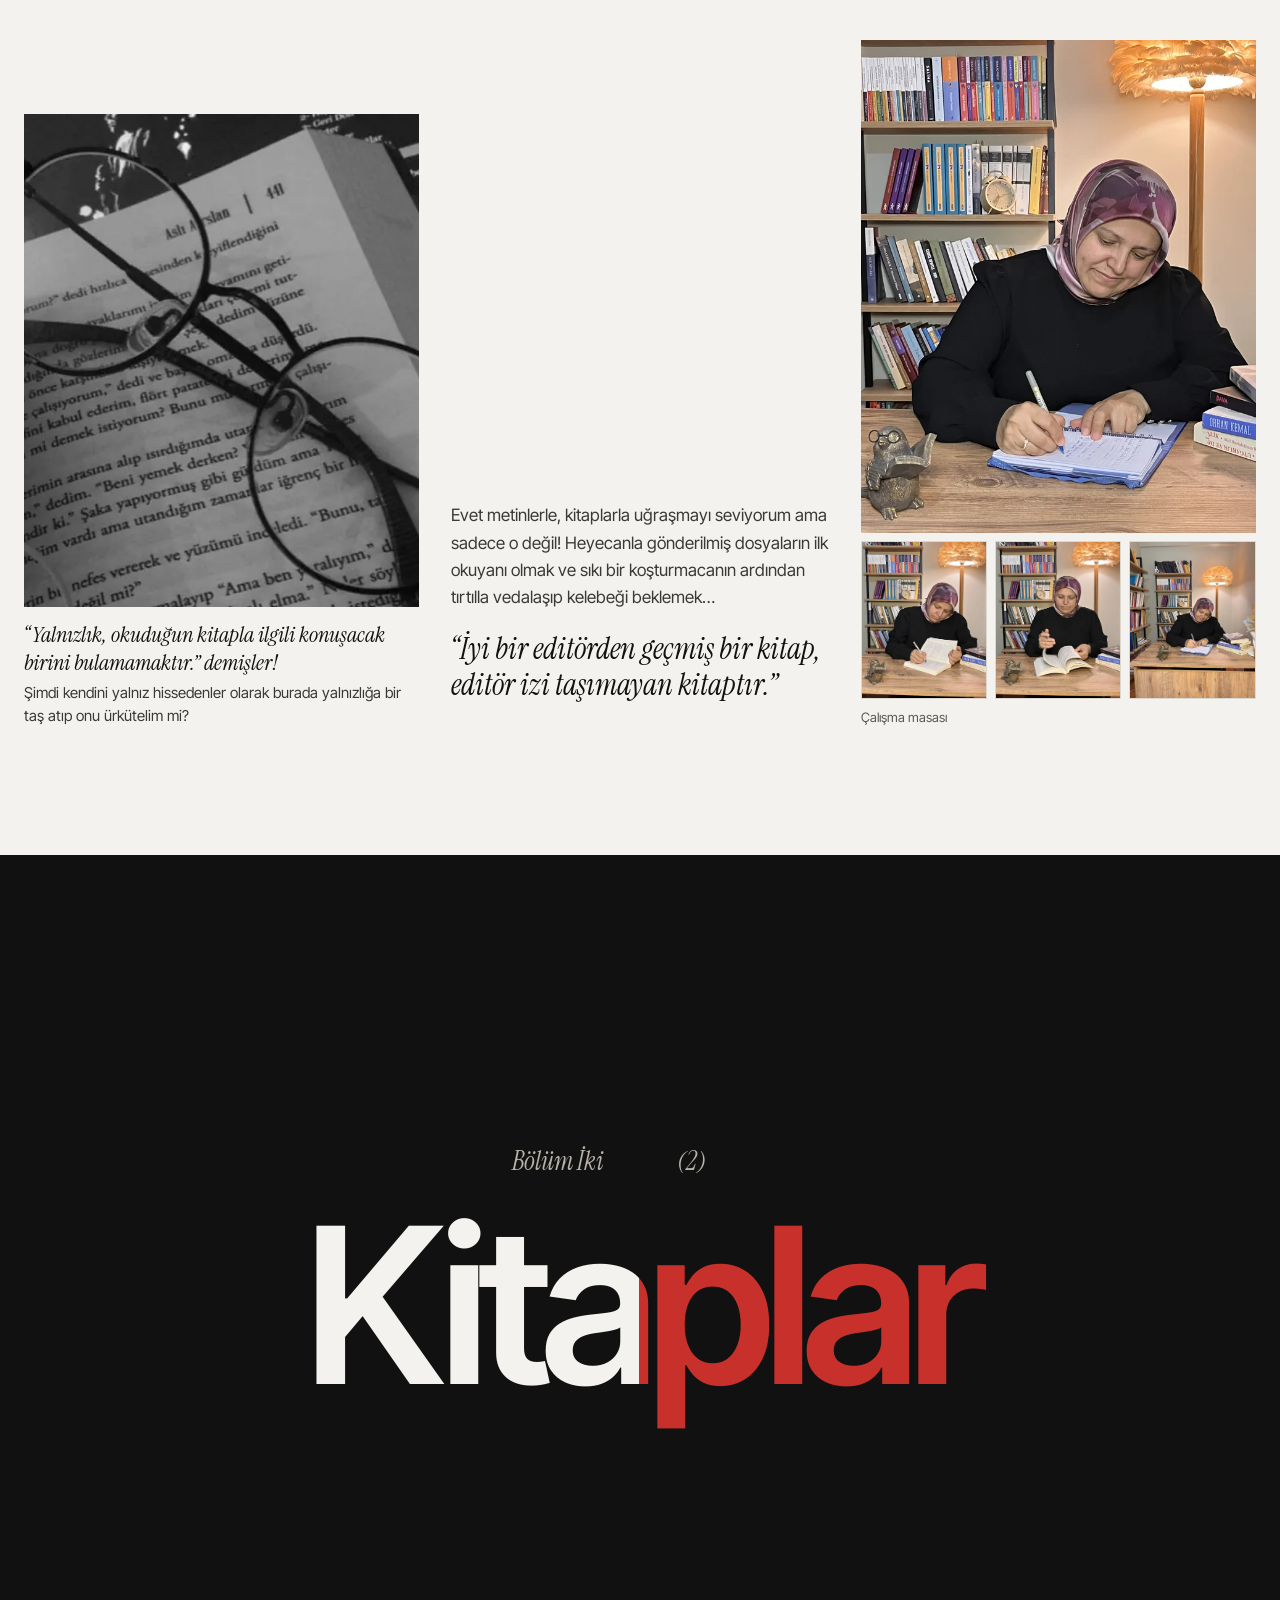
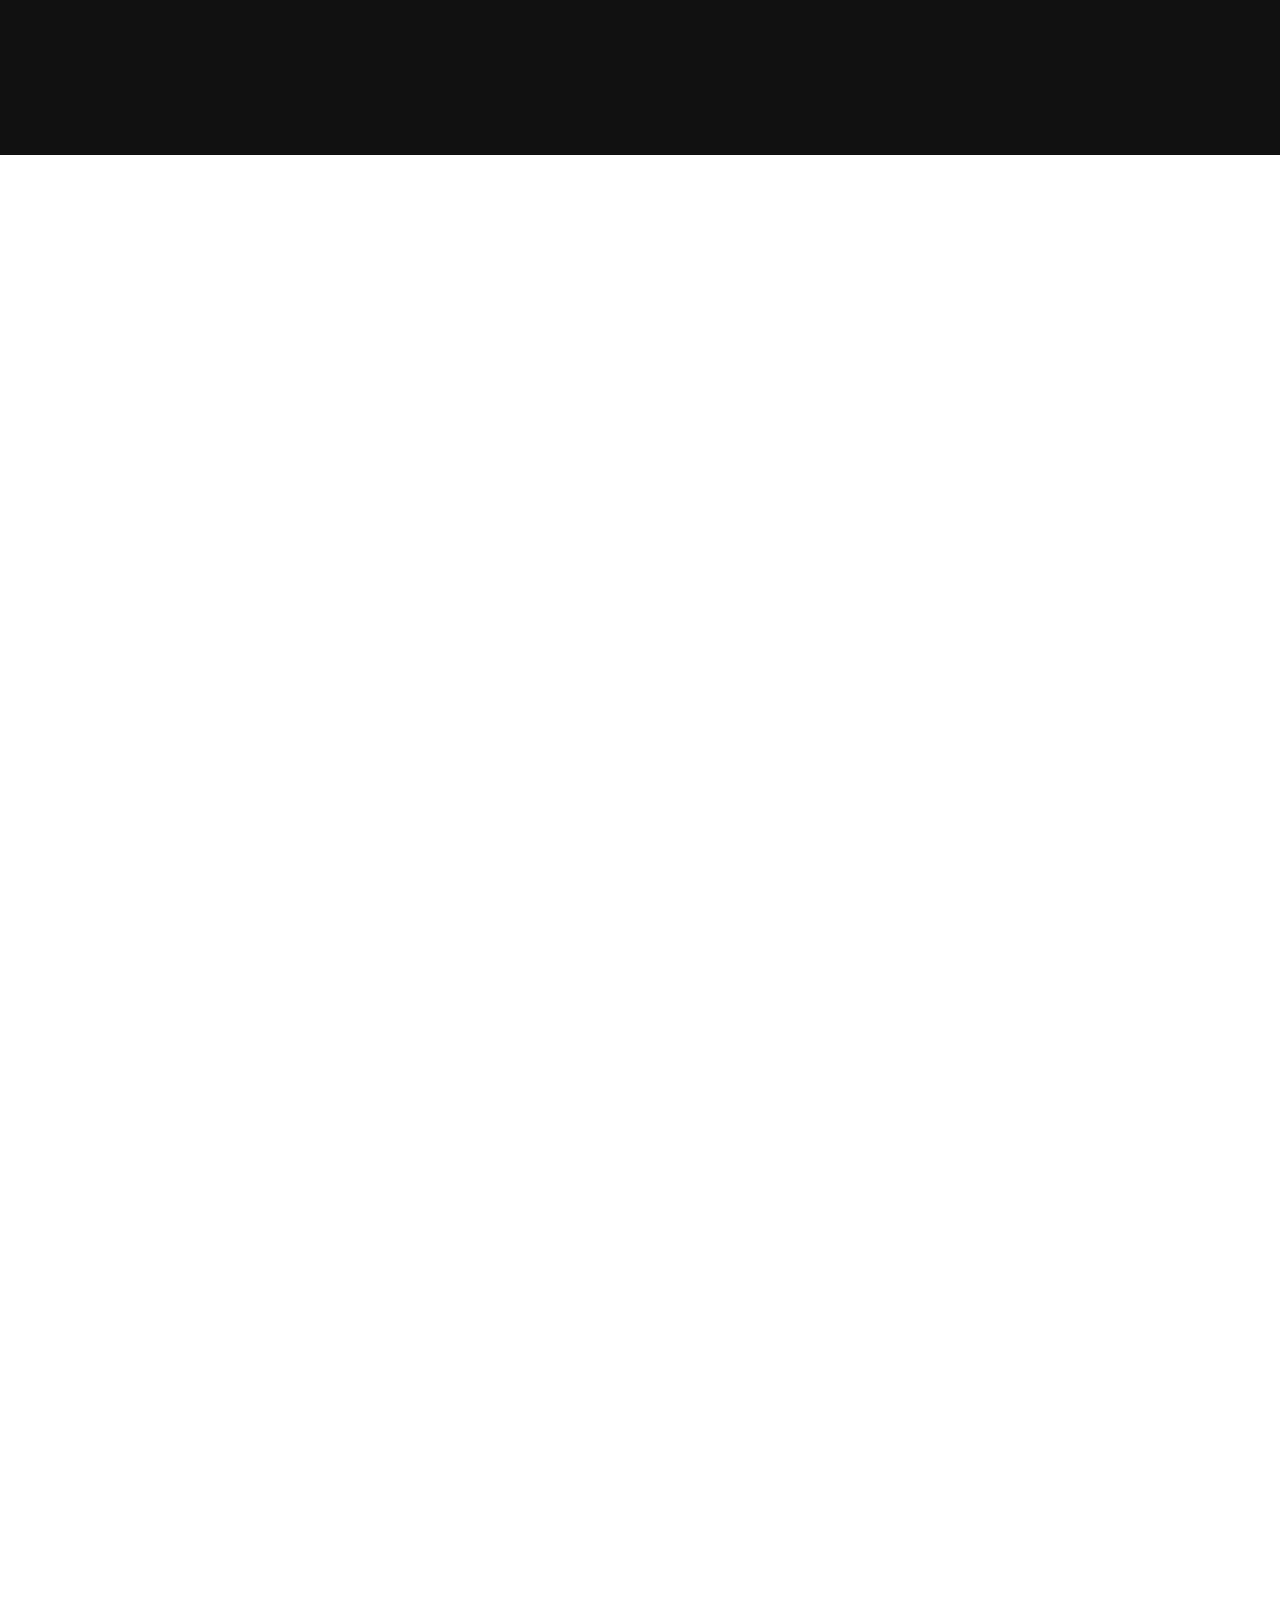
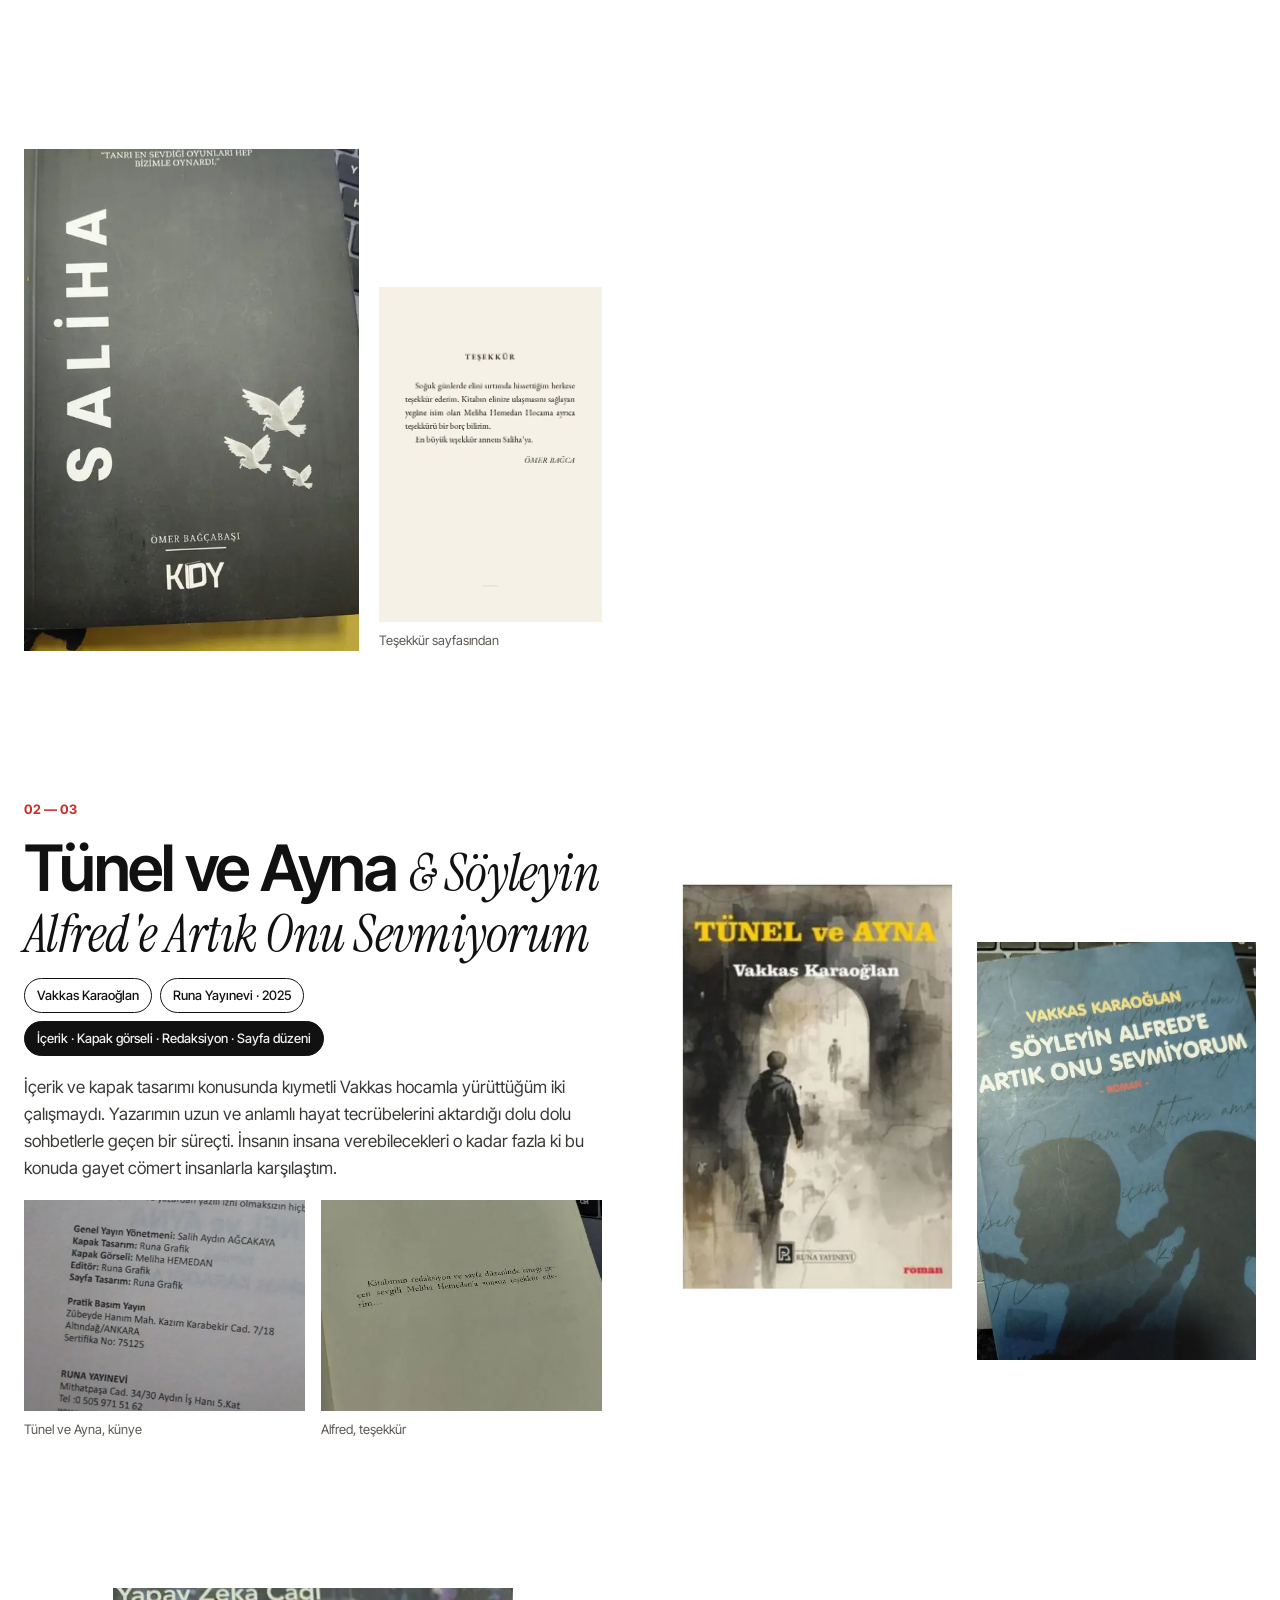
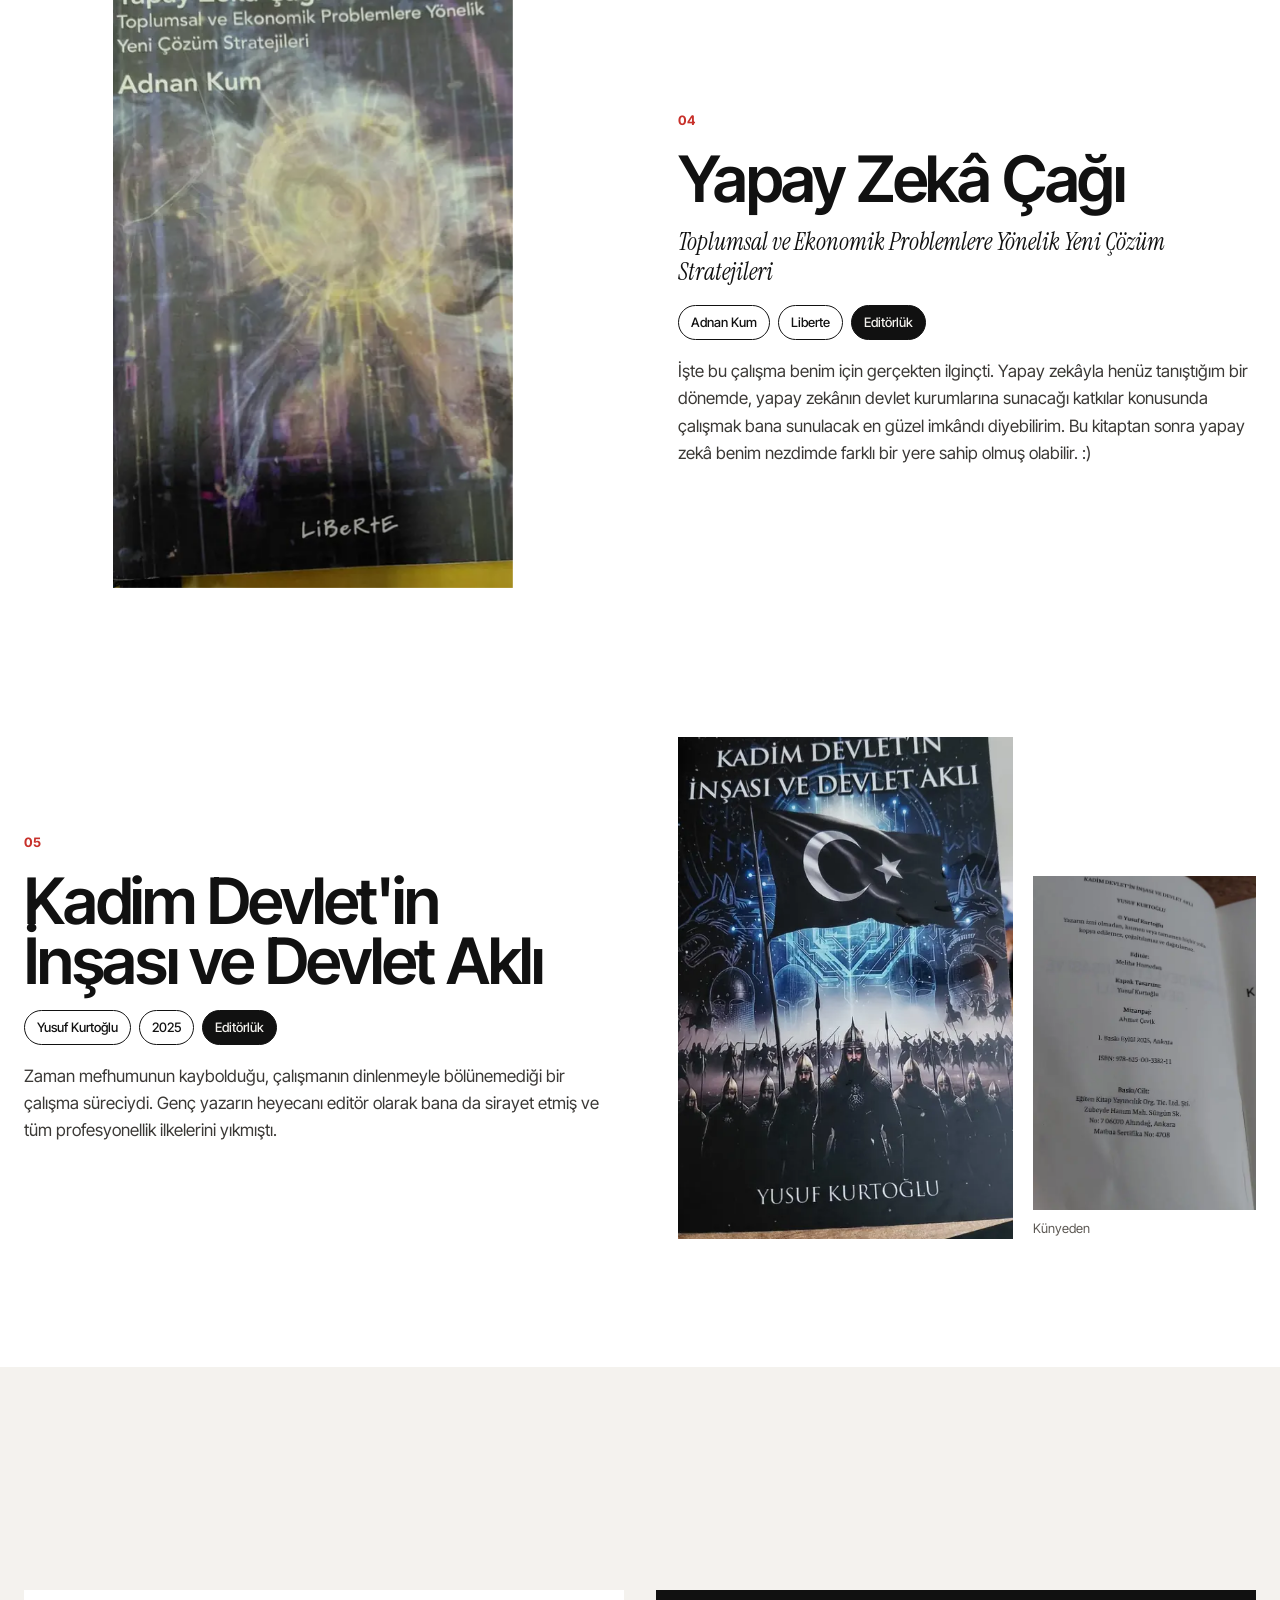
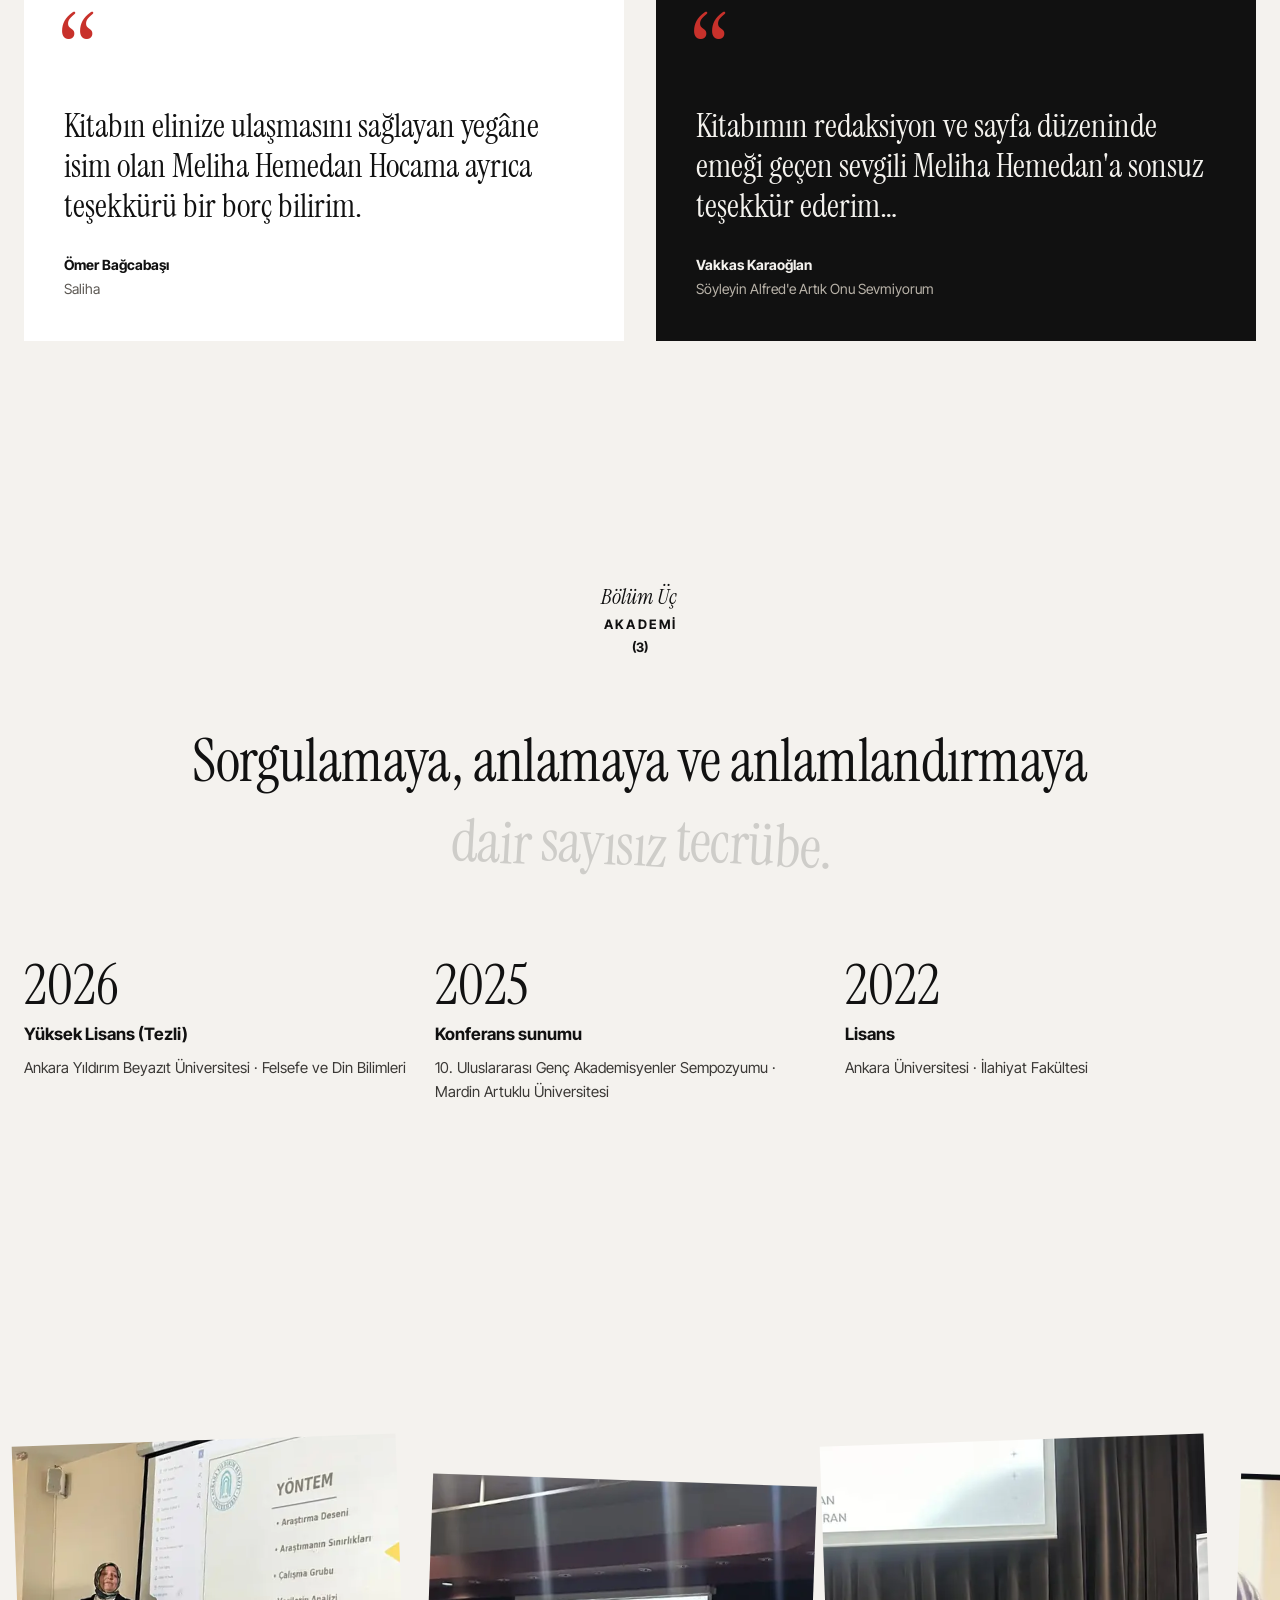
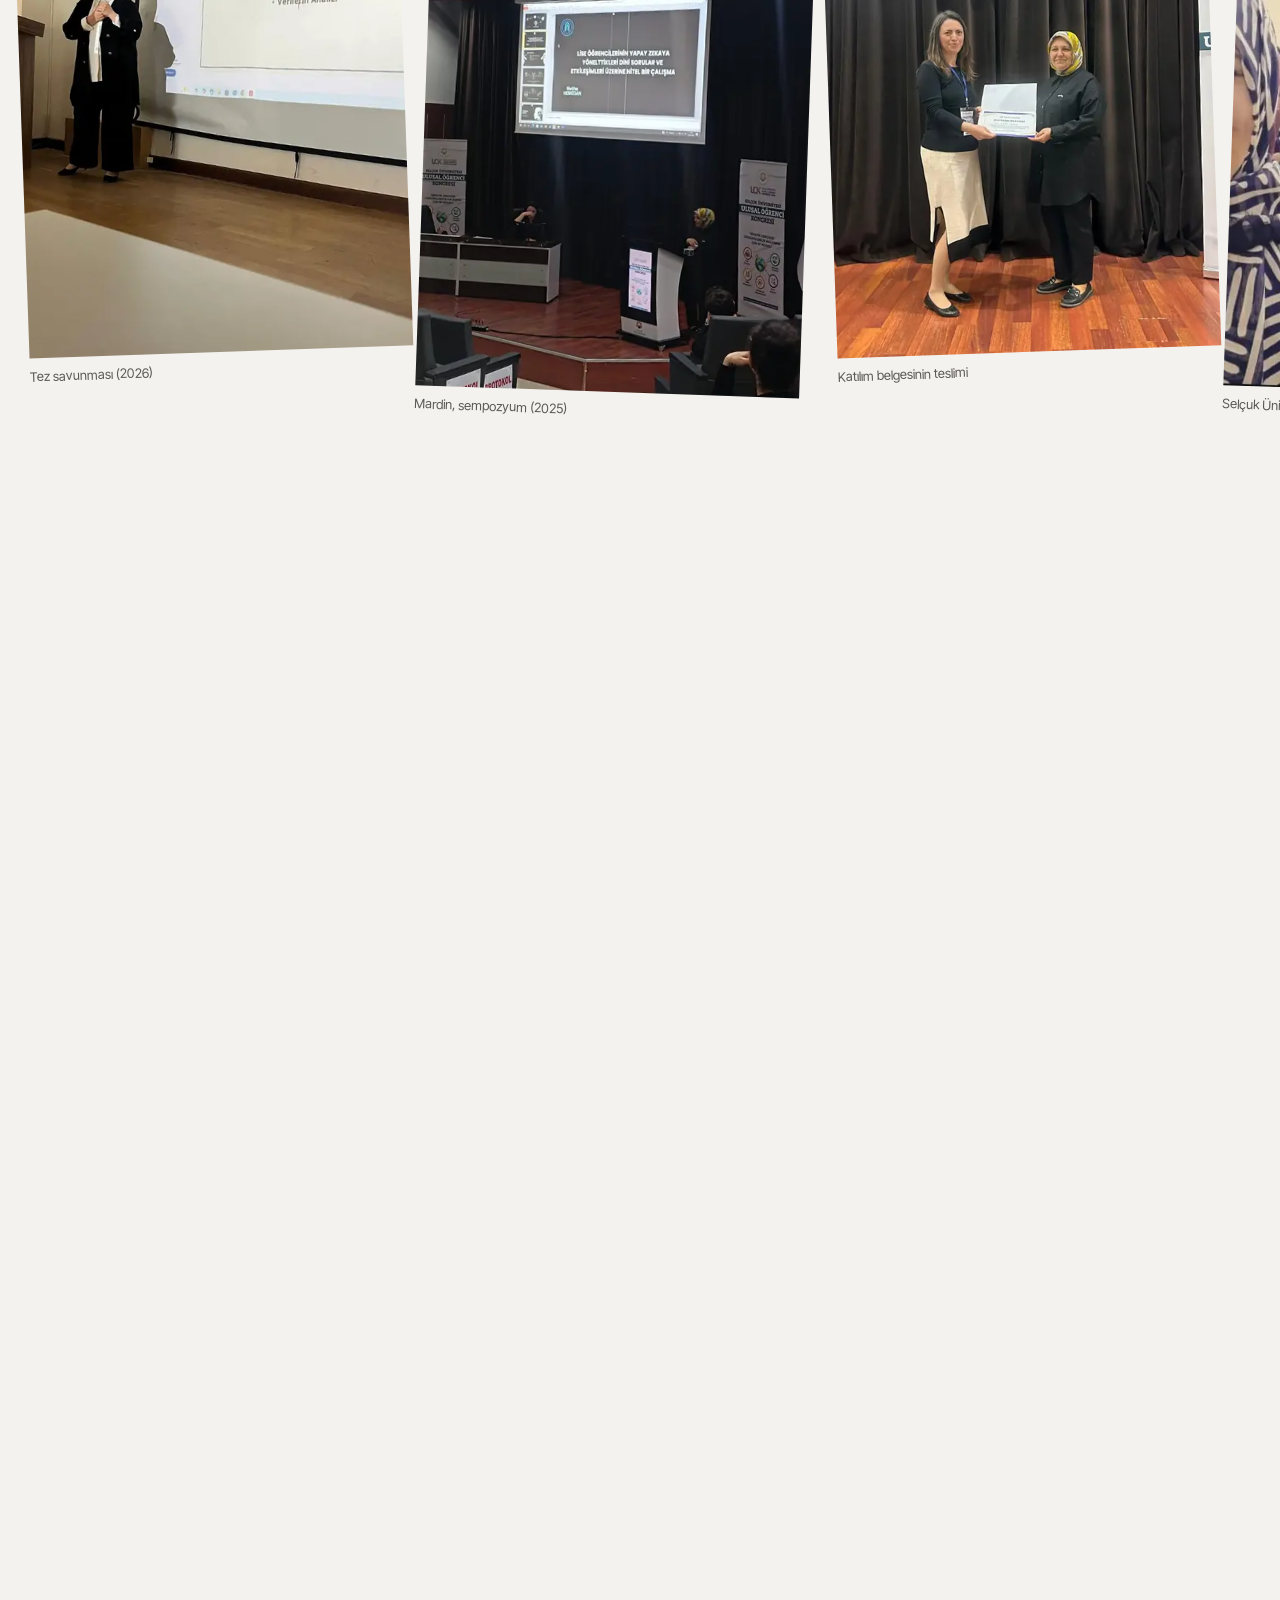
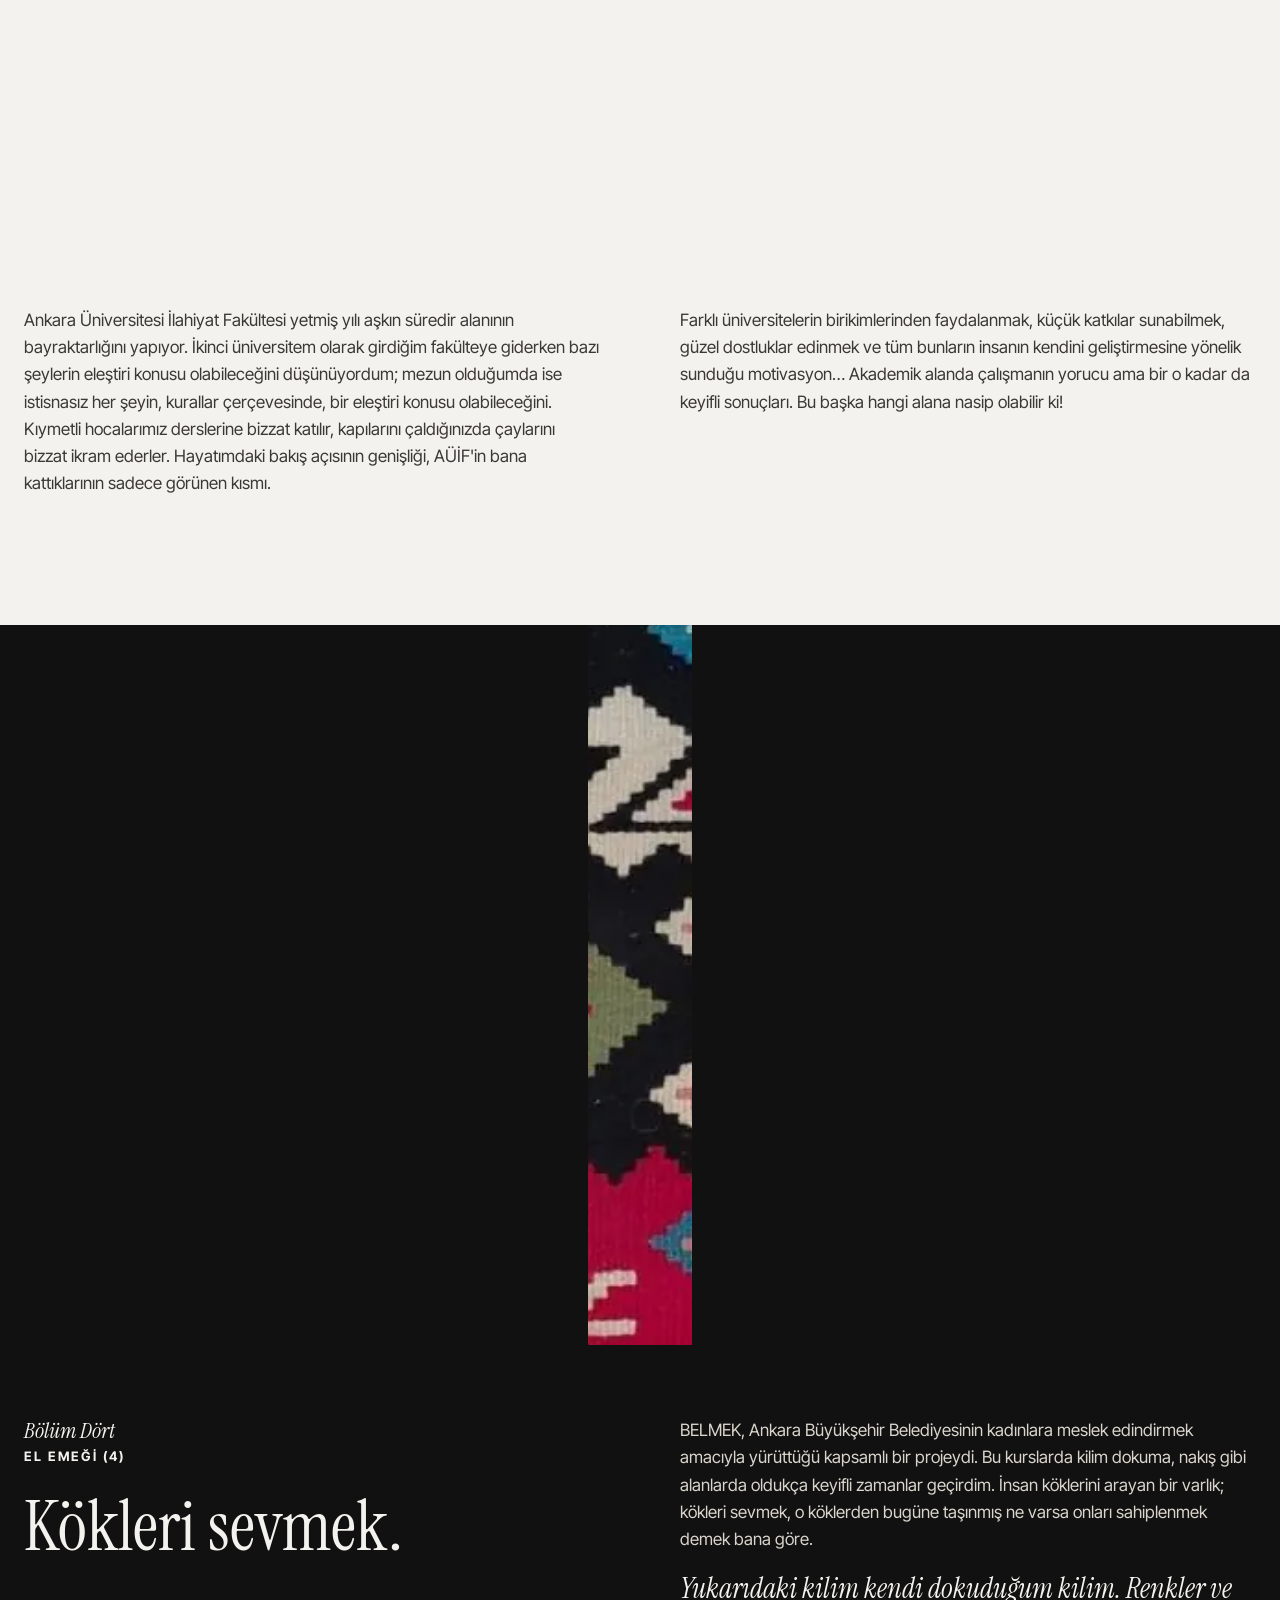
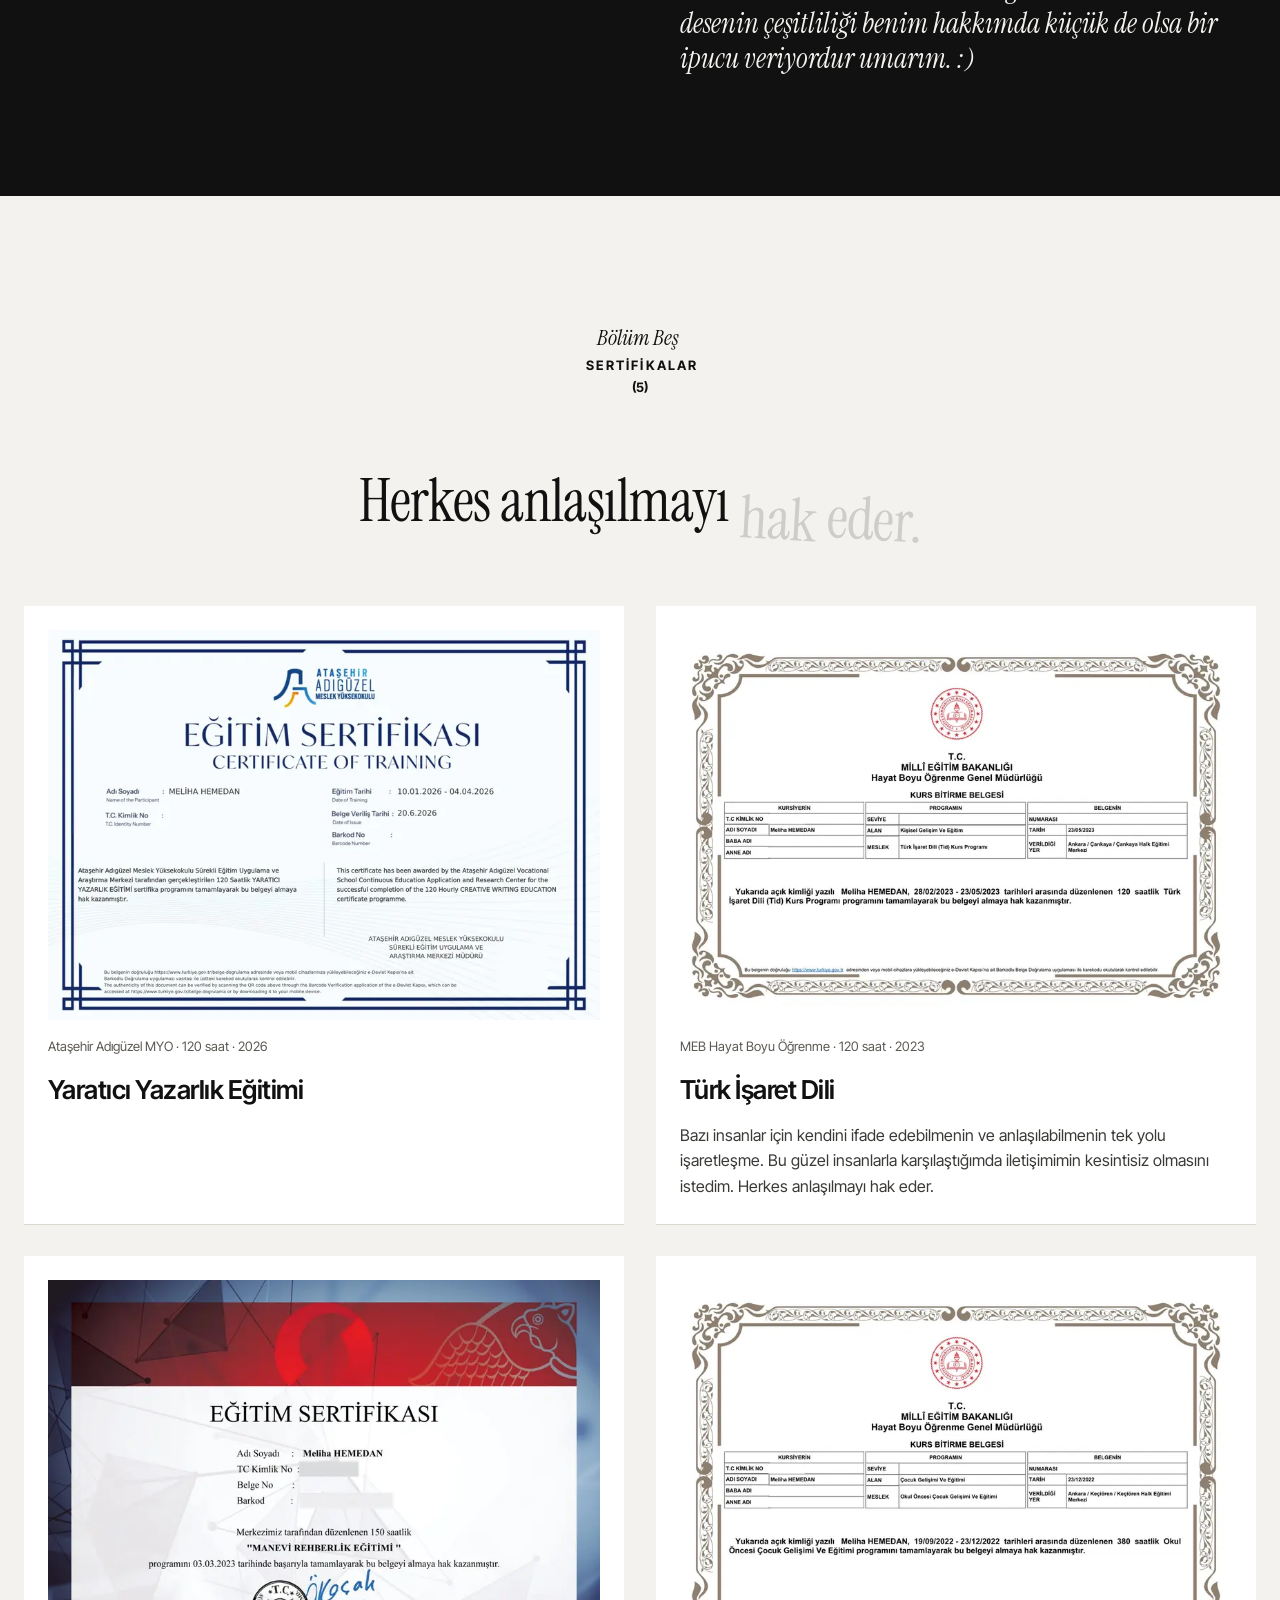
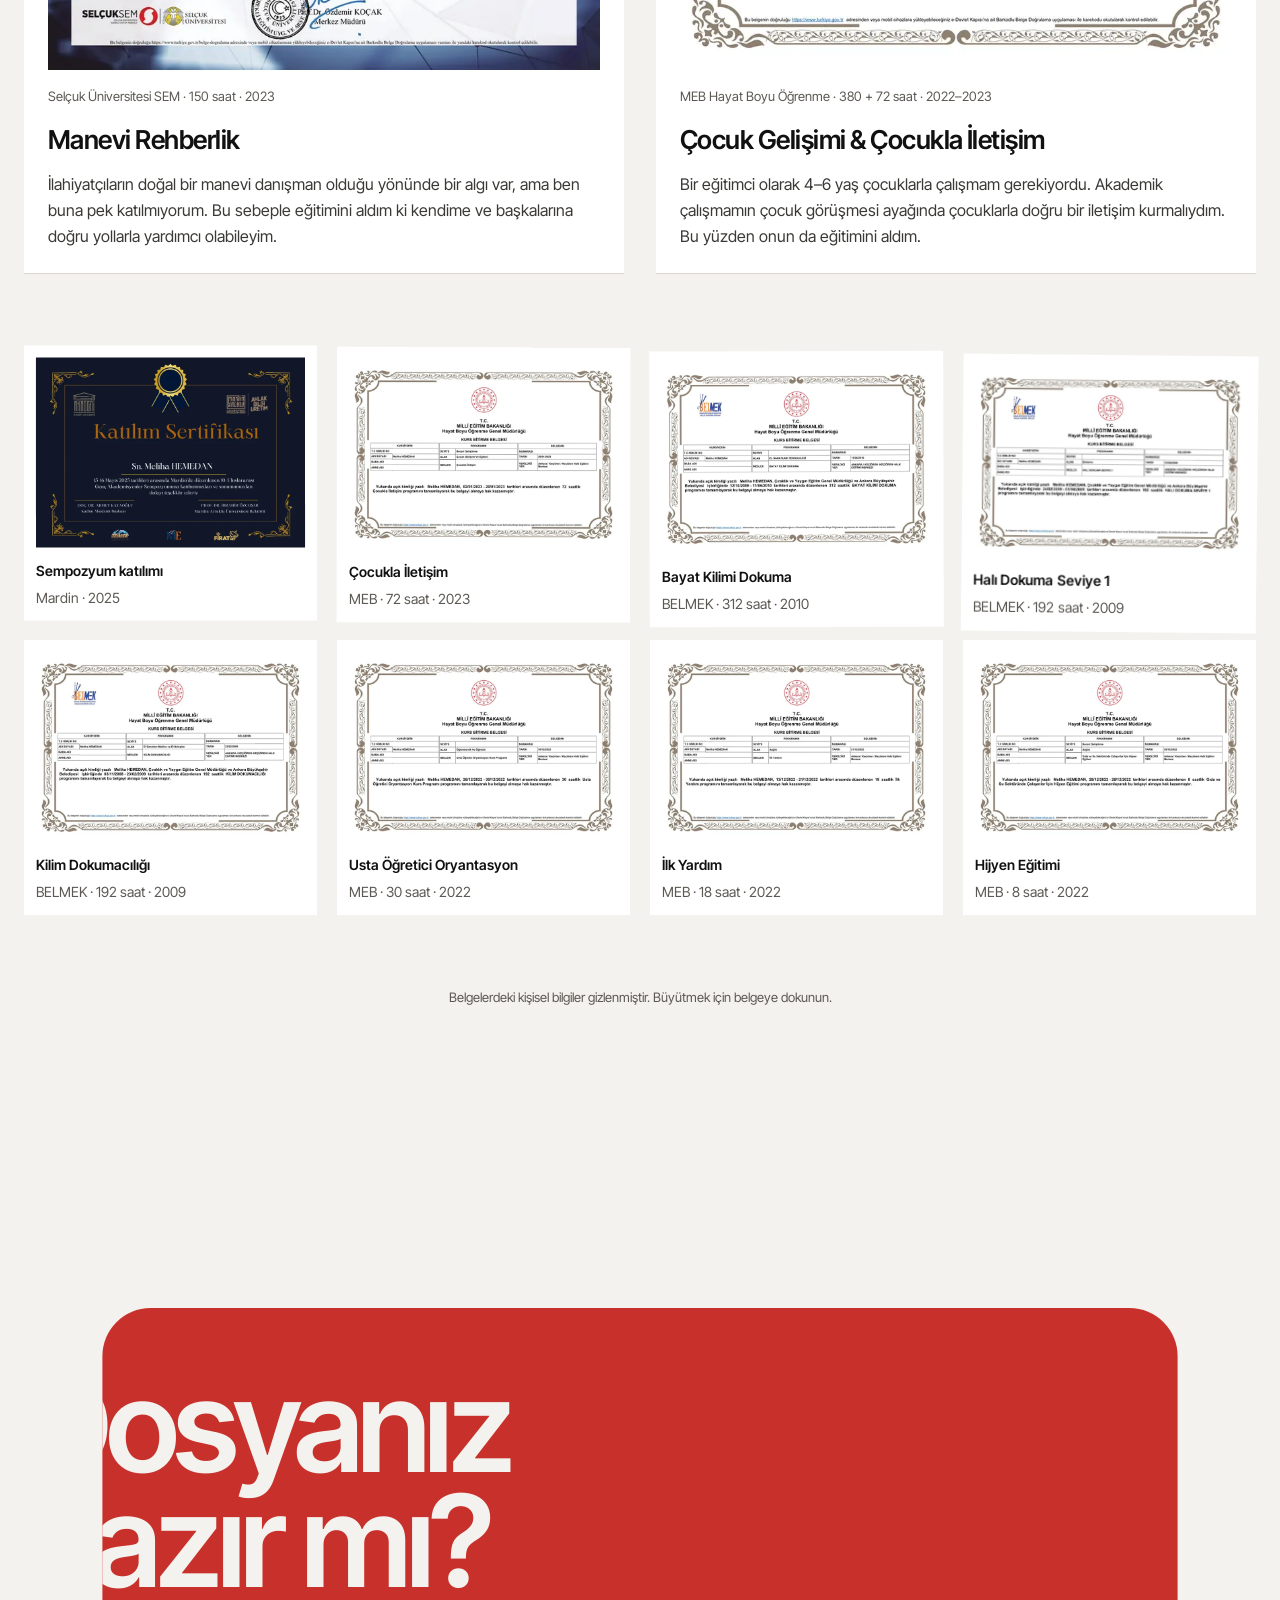
==== commit c4d28eff: "Awwwards tarzinda akiskan kanvas ve kinetik tipografi hero sahnesi" ====
--- a/index.html
+++ b/index.html
@@ -131,44 +131,37 @@
     <p class="hero-role">Meliha Hemedan — Kitap Editörü</p>
     <p class="hero-lead">Heyecanla gönderilmiş dosyaların ilk okuyanı. Redaksiyon, içerik editörlüğü ve kapak görseli; tırtılla vedalaşıp kelebeği beklemeye kadar.</p>
   </div>
-  <div class="stage ed-stage" role="region" aria-label="Editör Bakış — etkileşimli redaksiyon masası">
-    <div class="ed-float" aria-hidden="true">
-      <span class="ed-glyph ed-glyph--1">¶</span>
-      <span class="ed-glyph ed-glyph--2">“ ”</span>
-      <span class="ed-glyph ed-glyph--3">—</span>
-      <span class="ed-glyph ed-glyph--4">^</span>
-    </div>
-    <div class="ed-desk" data-ed-desk>
-      <div class="ed-sheet" data-ed-state="draft">
-        <div class="ed-loupe" aria-hidden="true"></div>
-        <header class="ed-head">
-          <div class="ed-brand">
-            <span class="ribbon ribbon--xs" aria-hidden="true"><span>eb</span></span>
-            <span class="ed-kicker">Editör Bakış · Redaksiyon Masası</span>
-          </div>
-          <span class="ed-status" data-ed-status aria-live="polite">İlk okuma</span>
-        </header>
-        <div class="ed-body">
-          <aside class="ed-margin" aria-hidden="true">
-            <span class="ed-note" data-ed-note>¶ ritim</span>
-            <span class="ed-seal"><span>eb</span><small>Baskıya hazır</small></span>
-          </aside>
-          <blockquote class="ed-quote" data-ed-quote>
-            <span class="ed-line">Her dosya yazarının <span class="ed-del">çok büyük</span><span class="ed-add">sessiz</span> bir heyecanıyla gelir<span class="ed-mark">;</span></span>
-            <span class="ed-line">editörün işi <span class="ed-del">değiştirmek değil,</span><span class="ed-add">fazlalığı alıp</span> kendi sesini <span class="ed-add ed-add--em">duyurmaktır.</span></span>
-          </blockquote>
+  <div class="stage aw-stage" role="region" aria-label="Editör Bakış — etkileşimli editoryal sahne">
+    <canvas class="aw-canvas" aria-hidden="true"></canvas>
+    <div class="aw-grid">
+      <div class="aw-meta">
+        <span class="aw-index">01 / EDİTÖR BAKIŞ</span>
+        <span class="aw-rule" aria-hidden="true"></span>
+        <span class="aw-coords">REDAKSİYON · GELİŞİM · KAPAK</span>
+      </div>
+
+      <div class="aw-center">
+        <p class="aw-kicker" aria-hidden="true">İlk okuyandan son baskıya</p>
+        <div class="aw-headline">
+          <span class="aw-mask"><span>İyi bir kitap,</span></span>
+          <span class="aw-mask"><span><em>editör izi</em> taşımayan</span></span>
+          <span class="aw-mask"><span>kitaptır.</span></span>
         </div>
-        <footer class="ed-foot">
-          <div class="ed-tabs" role="tablist" aria-label="Editöryal örnekler">
-            <button class="ed-tab is-active" type="button" role="tab" aria-selected="true" data-ed-tab="0">01 · Redaksiyon</button>
-            <button class="ed-tab" type="button" role="tab" aria-selected="false" data-ed-tab="1">02 · Ritim &amp; Düzelti</button>
-            <button class="ed-tab" type="button" role="tab" aria-selected="false" data-ed-tab="2">03 · Yazarın Sesi</button>
-          </div>
-          <span class="ed-hint">İncelemek için dokun veya bekle</span>
-        </footer>
-        <div class="ed-sweep" aria-hidden="true"></div>
-      </div>
-    </div>
+      </div>
+
+      <div class="aw-orbit" aria-hidden="true">
+        <svg class="aw-crest" viewBox="0 0 140 140" width="128" height="128">
+          <defs>
+            <path id="aw-circle" d="M 70, 70 m -50, 0 a 50,50 0 1,1 100,0 a 50,50 0 1,1 -100,0"/>
+          </defs>
+          <text class="aw-crest-text">
+            <textPath href="#aw-circle" startOffset="0%">EDİTÖR BAKIŞ · REDAKSİYON · İLK OKUYAN · </textPath>
+          </text>
+        </svg>
+        <span class="aw-crest-mark">eb</span>
+      </div>
+    </div>
+    <div class="aw-cursor" aria-hidden="true"></div>
   </div>
   <h1 class="hero-name split-letters" id="hero-baslik">Meliha Hemedan</h1>
 </section>
--- a/assets/css/style.css
+++ b/assets/css/style.css
@@ -84,95 +84,64 @@
   .main-nav a:last-child{border-bottom:0}
 }
 
-/* ---------- Giriş (Editör Bakış — Canlı Redaksiyon Masası) ---------- */
+/* ---------- Giriş (Awwwards Tipografi + Akışkan Kanvas) ---------- */
 .hero{padding-top:28px;overflow:hidden;display:flex;flex-direction:column;gap:20px}
 .hero-top{display:flex;flex-wrap:wrap;justify-content:space-between;gap:12px 48px;font-size:14px}
 .hero-role{font-weight:600}
 .hero-lead{max-width:440px;color:var(--ink-2)}
-.stage{position:relative;min-height:clamp(350px,46vw,470px);display:flex;align-items:center;justify-content:center;padding-block:clamp(12px,2vw,28px);perspective:1600px;
-  opacity:calc(1 - var(--past,0) * 1.1);transform:translateY(calc(var(--past,0) * 120px)) scale(calc(1 - var(--past,0) * .16))}
-.ed-float{position:absolute;inset:0;pointer-events:none;overflow:hidden}
-.ed-glyph{position:absolute;font-family:var(--serif);color:var(--accent);opacity:.16;font-size:clamp(34px,5vw,76px);line-height:1;user-select:none;animation:ed-drift 11s ease-in-out infinite}
-.ed-glyph--1{top:8%;left:6%;animation-delay:0s}
-.ed-glyph--2{top:14%;right:8%;font-style:italic;animation-delay:-3s}
-.ed-glyph--3{bottom:14%;left:11%;color:var(--ink);opacity:.1;animation-delay:-6s}
-.ed-glyph--4{bottom:10%;right:12%;animation-delay:-8.5s}
-@keyframes ed-drift{0%,100%{transform:translateY(0) rotate(-3deg)}50%{transform:translateY(-14px) rotate(4deg)}}
-
-.ed-desk{position:relative;width:min(100%,860px);z-index:2;transform-style:preserve-3d}
-.ed-sheet{position:relative;overflow:hidden;background:
-  radial-gradient(circle at var(--mx,50%) var(--my,50%), rgba(200,49,43,.065), transparent 44%),
-  repeating-linear-gradient(to bottom, transparent 0 39px, rgba(17,17,17,.035) 39px 40px),
-  var(--paper);
-  border:1px solid var(--line);
-  box-shadow:0 28px 65px -20px rgba(17,17,17,.16), 0 2px 0 var(--paper), 0 8px 0 -2px #EAE6DE, 0 9px 0 -2px var(--line);
-  padding:clamp(18px,3vw,34px);
-  display:flex;flex-direction:column;gap:clamp(18px,2.4vw,26px);
-  transform:rotateX(var(--rx,0deg)) rotateY(var(--ry,0deg));
-  transition:transform .35s var(--ease), box-shadow .4s var(--ease);
-  cursor:pointer}
-.ed-sheet::before{content:"";position:absolute;top:0;bottom:0;left:clamp(16px,11%,108px);width:1px;background:rgba(200,49,43,.18);pointer-events:none}
-.ed-loupe{position:absolute;left:var(--mx,50%);top:var(--my,50%);width:180px;height:180px;border-radius:50%;transform:translate(-50%,-50%);
-  border:1px solid rgba(200,49,43,.18);background:radial-gradient(circle, rgba(200,49,43,.05) 0%, transparent 70%);
-  pointer-events:none;opacity:0;transition:opacity .3s var(--ease)}
-.ed-sheet:hover .ed-loupe{opacity:1}
-
-.ed-head{position:relative;z-index:1;display:flex;align-items:center;justify-content:space-between;gap:12px;padding-bottom:14px;border-bottom:1px solid var(--line)}
-.ed-brand{display:flex;align-items:center;gap:10px}
-.ribbon--xs{width:18px;height:27px;font-size:12px;line-height:1;padding-top:3px}
-.ed-kicker{font-size:12px;font-weight:600;letter-spacing:.12em;text-transform:uppercase;color:var(--ink-2)}
-.ed-status{font-size:12px;font-weight:600;letter-spacing:.08em;text-transform:uppercase;padding:4px 11px;border-radius:999px;border:1px solid var(--line);color:var(--muted);background:var(--bg);transition:all .45s var(--ease)}
-.ed-sheet[data-ed-state="sweep"] .ed-status{border-color:var(--accent);color:var(--accent);background:rgba(200,49,43,.07)}
-.ed-sheet[data-ed-state="clean"] .ed-status{border-color:var(--ink);color:var(--on-dark);background:var(--ink)}
-
-.ed-body{position:relative;z-index:1;display:grid;grid-template-columns:86px minmax(0,1fr);gap:18px;align-items:start;min-height:clamp(120px,14vw,156px)}
-.ed-margin{display:flex;flex-direction:column;gap:14px;padding-top:6px;font-size:12px;color:var(--accent)}
-.ed-note{font-family:var(--serif);font-style:italic;font-size:17px;line-height:1.15;transform:rotate(-4deg);opacity:.9;transition:opacity .45s var(--ease), transform .45s var(--ease)}
-.ed-sheet[data-ed-state="clean"] .ed-note{opacity:.35;transform:rotate(-2deg)}
-.ed-seal{display:inline-flex;align-items:center;gap:6px;padding:4px 8px;border:1px solid var(--accent);border-radius:4px;color:var(--accent);font-size:10px;font-weight:700;letter-spacing:.08em;text-transform:uppercase;width:fit-content;opacity:0;transform:scale(.82) rotate(-6deg);transition:opacity .45s var(--ease), transform .45s var(--ease)}
-.ed-seal span{font-family:var(--serif);font-size:15px;font-weight:400;text-transform:none;letter-spacing:0}
-.ed-sheet[data-ed-state="clean"] .ed-seal{opacity:1;transform:scale(1) rotate(-3deg)}
-
-.ed-quote{margin:0;font-family:var(--serif);font-size:clamp(24px,3.2vw,42px);line-height:1.28;letter-spacing:-.01em;color:var(--ink)}
-.ed-line{display:block}
-
-/* Düzelti imleri: taslakta görünür, süpürmede dönüşür, son hâlde temizlenir */
-.ed-del{position:relative;display:inline-block;color:var(--accent);opacity:.82;padding-inline:2px;max-width:22ch;overflow:hidden;vertical-align:bottom;white-space:nowrap;
-  transition:max-width .65s var(--ease), opacity .45s var(--ease), padding .65s var(--ease)}
-.ed-del::after{content:"";position:absolute;left:0;right:0;top:54%;height:2px;background:var(--accent);transform:scaleX(1);transform-origin:left;transition:transform .45s var(--ease)}
-.ed-sheet[data-ed-state="clean"] .ed-del{max-width:0;opacity:0;padding-inline:0}
-
-.ed-add{position:relative;display:inline-block;color:var(--accent);font-style:italic;padding-inline:3px;border-bottom:1.5px dashed rgba(200,49,43,.65);transition:color .55s var(--ease), border-color .55s var(--ease)}
-.ed-add::before{content:"^";position:absolute;left:-4px;bottom:-9px;font-family:var(--sans);font-style:normal;font-size:11px;font-weight:700;color:var(--accent);opacity:1;transition:opacity .4s var(--ease)}
-.ed-sheet[data-ed-state="clean"] .ed-add{color:var(--ink);border-bottom-color:transparent}
-.ed-sheet[data-ed-state="clean"] .ed-add::before{opacity:0}
-.ed-sheet[data-ed-state="clean"] .ed-add--em{color:var(--accent)}
-
-.ed-mark{display:inline-block;color:var(--accent);font-weight:600;transform:scale(1.18);transition:color .5s var(--ease), transform .5s var(--ease)}
-.ed-sheet[data-ed-state="clean"] .ed-mark{color:var(--ink);transform:scale(1)}
-
-.ed-foot{position:relative;z-index:1;display:flex;flex-wrap:wrap;align-items:center;justify-content:space-between;gap:12px;padding-top:14px;border-top:1px solid var(--line)}
-.ed-tabs{display:flex;flex-wrap:wrap;gap:8px}
-.ed-tab{appearance:none;background:var(--bg);border:1px solid var(--line);color:var(--ink-2);font:500 12px var(--sans);letter-spacing:.03em;padding:7px 13px;border-radius:999px;cursor:pointer;transition:all .25s var(--ease)}
-.ed-tab:hover{border-color:var(--ink);color:var(--ink)}
-.ed-tab.is-active{background:var(--ink);border-color:var(--ink);color:var(--on-dark)}
-.ed-hint{font-size:12px;color:var(--muted)}
-
-.ed-sweep{position:absolute;top:0;bottom:0;left:-18%;width:16%;background:linear-gradient(90deg, transparent, rgba(200,49,43,.16), transparent);pointer-events:none;opacity:0}
-.ed-sheet[data-ed-state="sweep"] .ed-sweep{animation:ed-sweep 1s var(--ease) forwards}
-@keyframes ed-sweep{0%{left:-18%;opacity:0}25%{opacity:1}100%{left:108%;opacity:0}}
+
+.stage{position:relative;min-height:clamp(380px,48vw,540px);display:grid;align-items:center;padding-block:clamp(16px,3vw,40px);
+  opacity:calc(1 - var(--past,0) * 1.15);transform:translateY(calc(var(--past,0) * 110px)) scale(calc(1 - var(--past,0) * .12))}
+.aw-canvas{position:absolute;inset:0;width:100%;height:100%;pointer-events:none;z-index:0}
+.aw-grid{position:relative;z-index:2;display:grid;grid-template-columns:1fr auto;grid-template-rows:auto 1fr;gap:clamp(24px,4vw,44px) 24px;align-items:end;width:100%}
+.aw-meta{grid-column:1 / -1;display:flex;align-items:center;gap:14px;font-size:11px;font-weight:600;letter-spacing:.16em;text-transform:uppercase;color:var(--muted)}
+.aw-index{color:var(--accent)}
+.aw-rule{flex:1;height:1px;background:var(--line);transform-origin:left;transform:scaleX(0)}
+.fx .aw-rule{animation:aw-rule 1.2s cubic-bezier(.16,1,.3,1) 1.55s forwards}
+@keyframes aw-rule{to{transform:scaleX(1)}}
+.aw-coords{white-space:nowrap}
+
+.aw-center{display:flex;flex-direction:column;gap:clamp(10px,1.4vw,16px);max-width:920px}
+.aw-kicker{font-family:var(--serif);font-style:italic;font-size:clamp(20px,2.2vw,30px);line-height:1.2;color:var(--accent);opacity:0;transform:translateY(14px)}
+.fx .aw-kicker{animation:aw-up .9s cubic-bezier(.16,1,.3,1) 1.65s forwards}
+@keyframes aw-up{to{opacity:1;transform:none}}
+
+.aw-headline{font-family:var(--serif);font-size:clamp(42px,6.8vw,106px);line-height:.96;letter-spacing:-.025em;color:var(--ink)}
+.aw-mask{display:block;overflow:hidden;padding-bottom:.06em}
+.aw-mask > span{display:block;transform:translateY(112%) rotate(1.5deg);transform-origin:left bottom}
+.aw-mask em{font-style:italic;color:var(--accent);position:relative;display:inline-block}
+.fx .aw-mask:nth-child(1) > span{animation:aw-reveal 1.15s cubic-bezier(.16,1,.3,1) 1.72s forwards}
+.fx .aw-mask:nth-child(2) > span{animation:aw-reveal 1.15s cubic-bezier(.16,1,.3,1) 1.84s forwards}
+.fx .aw-mask:nth-child(3) > span{animation:aw-reveal 1.15s cubic-bezier(.16,1,.3,1) 1.96s forwards}
+@keyframes aw-reveal{to{transform:translateY(0) rotate(0deg)}}
+
+.aw-orbit{position:relative;width:128px;height:128px;display:grid;place-items:center;align-self:end;justify-self:end;opacity:0;transform:scale(.82)}
+.fx .aw-orbit{animation:aw-orbit-in 1s cubic-bezier(.16,1,.3,1) 2.05s forwards}
+@keyframes aw-orbit-in{to{opacity:1;transform:scale(1)}}
+.aw-crest{width:100%;height:100%;animation:aw-spin 24s linear infinite;will-change:transform}
+.aw-crest-text{font-family:var(--sans);font-size:10.5px;font-weight:600;letter-spacing:.22em;fill:var(--ink-2);text-transform:uppercase}
+.aw-crest-mark{position:absolute;font-family:var(--serif);font-size:32px;line-height:1;color:var(--accent);transition:transform .4s cubic-bezier(.16,1,.3,1)}
+.aw-orbit:hover .aw-crest-mark{transform:scale(1.16) rotate(-6deg)}
+@keyframes aw-spin{to{transform:rotate(360deg)}}
+
+.aw-cursor{position:absolute;left:var(--cx,50%);top:var(--cy,50%);width:220px;height:220px;border-radius:50%;transform:translate(-50%,-50%);
+  background:radial-gradient(circle, rgba(200,49,43,.11) 0%, rgba(200,49,43,.03) 45%, transparent 72%);
+  pointer-events:none;z-index:1;opacity:0;transition:opacity .4s var(--ease)}
+.aw-stage:hover .aw-cursor{opacity:1}
 
 .hero-name{font-weight:600;font-size:clamp(40px,11.6vw,186px);line-height:.9;letter-spacing:-.045em;white-space:nowrap;text-align:center;margin-bottom:-.08em;transform:translateY(calc(var(--past,0) * 60px))}
 .hero-name .wd{display:inline-block;white-space:nowrap}
 .hero-name .ch{display:inline-block}
 .fx .hero-name .ch{animation:letter 1s var(--ease) both;animation-delay:calc(1.45s + var(--i) * 45ms)}
 @keyframes letter{from{opacity:0;transform:translateY(.6em) rotate(8deg)}to{opacity:1;transform:none}}
+@media (max-width:760px){
+  .aw-grid{grid-template-columns:1fr}
+  .aw-orbit{width:92px;height:92px;justify-self:start}
+  .aw-crest-mark{font-size:24px}
+  .aw-coords{display:none}
+}
 @media (max-width:640px){
   .hero-name{white-space:normal;font-size:19vw;line-height:.88;margin-bottom:.1em}
-  .ed-sheet::before{display:none}
-  .ed-body{grid-template-columns:1fr;gap:10px}
-  .ed-margin{flex-direction:row;align-items:center;justify-content:space-between;padding-top:0}
-  .ed-hint{display:none}
 }
 
 /* ---------- Çapraz bantlar ---------- */
@@ -380,7 +349,9 @@
 @media (prefers-reduced-motion:reduce){
   html{scroll-behavior:auto}
   .intro{display:none}
-  .ed-glyph,.tape-track{animation:none}
+  .aw-crest,.tape-track{animation:none}
+  .aw-rule{transform:scaleX(1)}
+  .aw-kicker,.aw-orbit,.aw-mask > span{opacity:1;transform:none;animation:none}
   .fx .hero-name .ch{animation:none}
 }
 
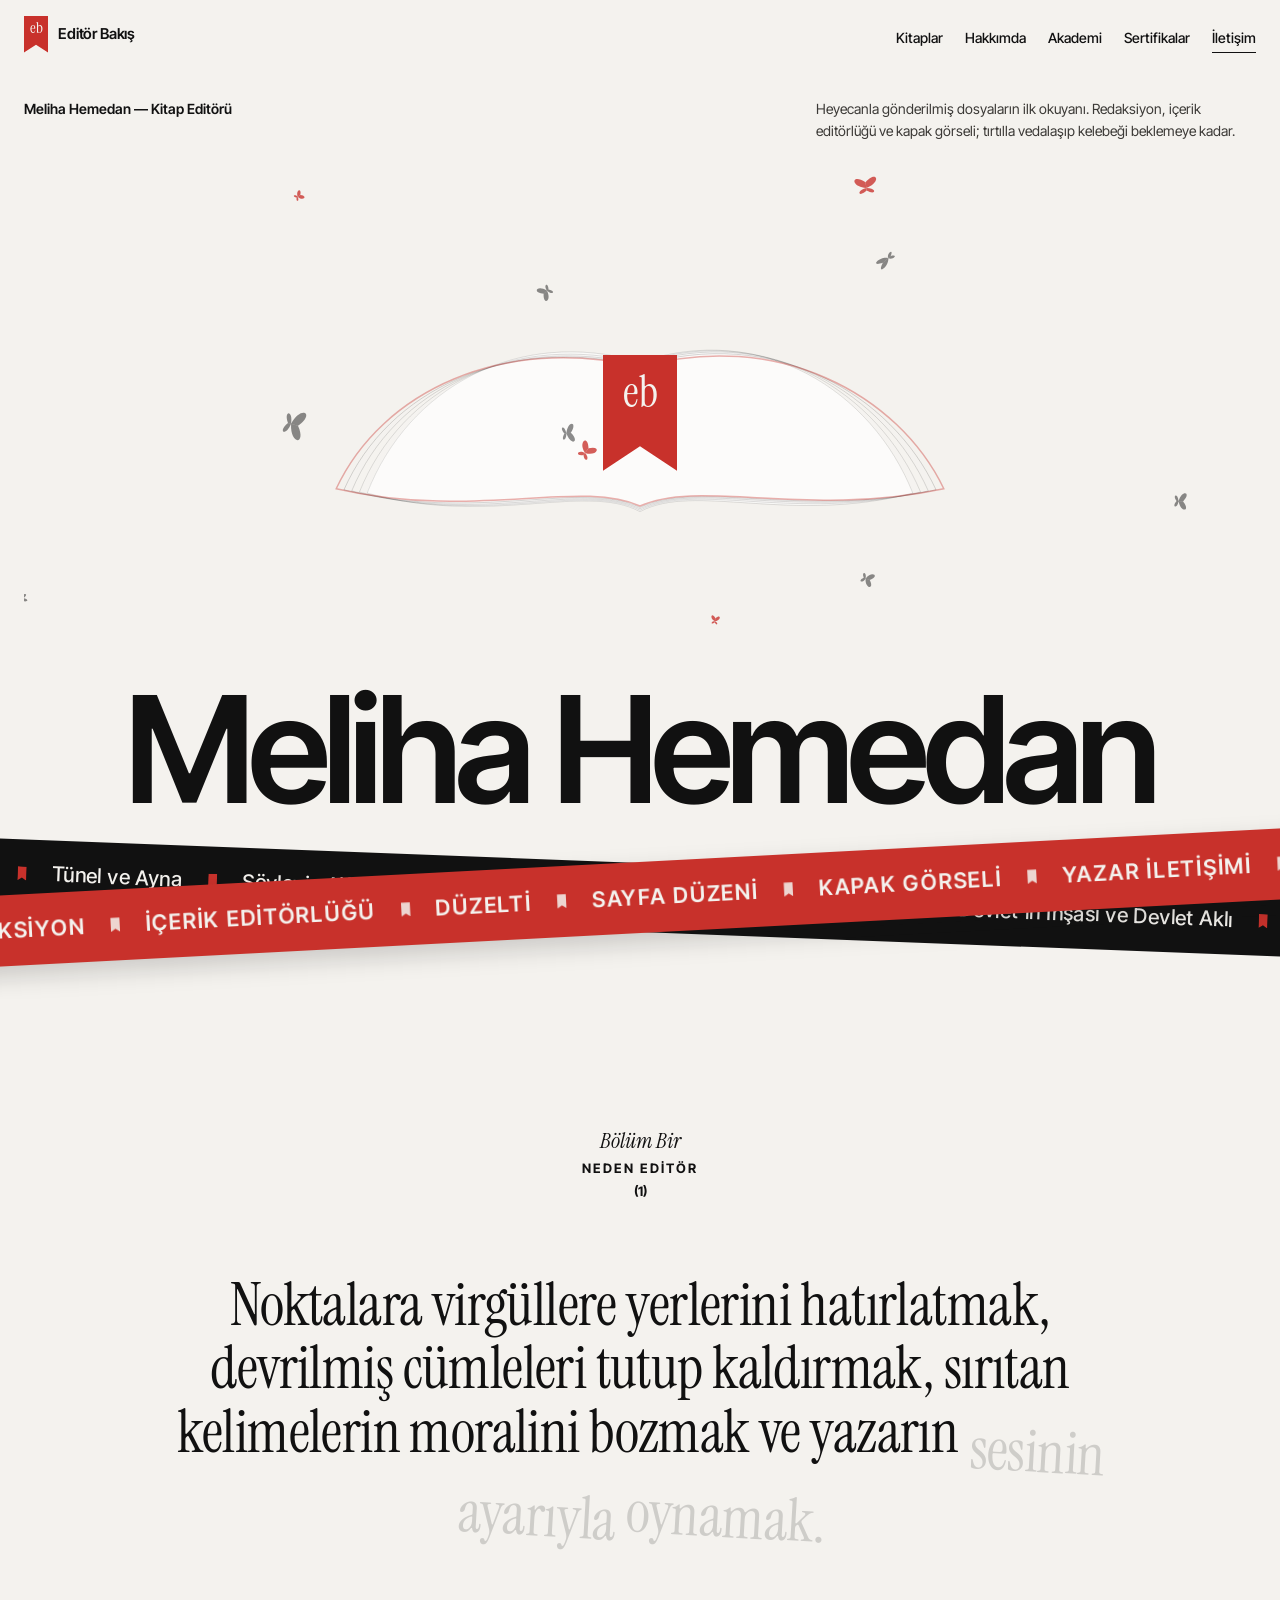
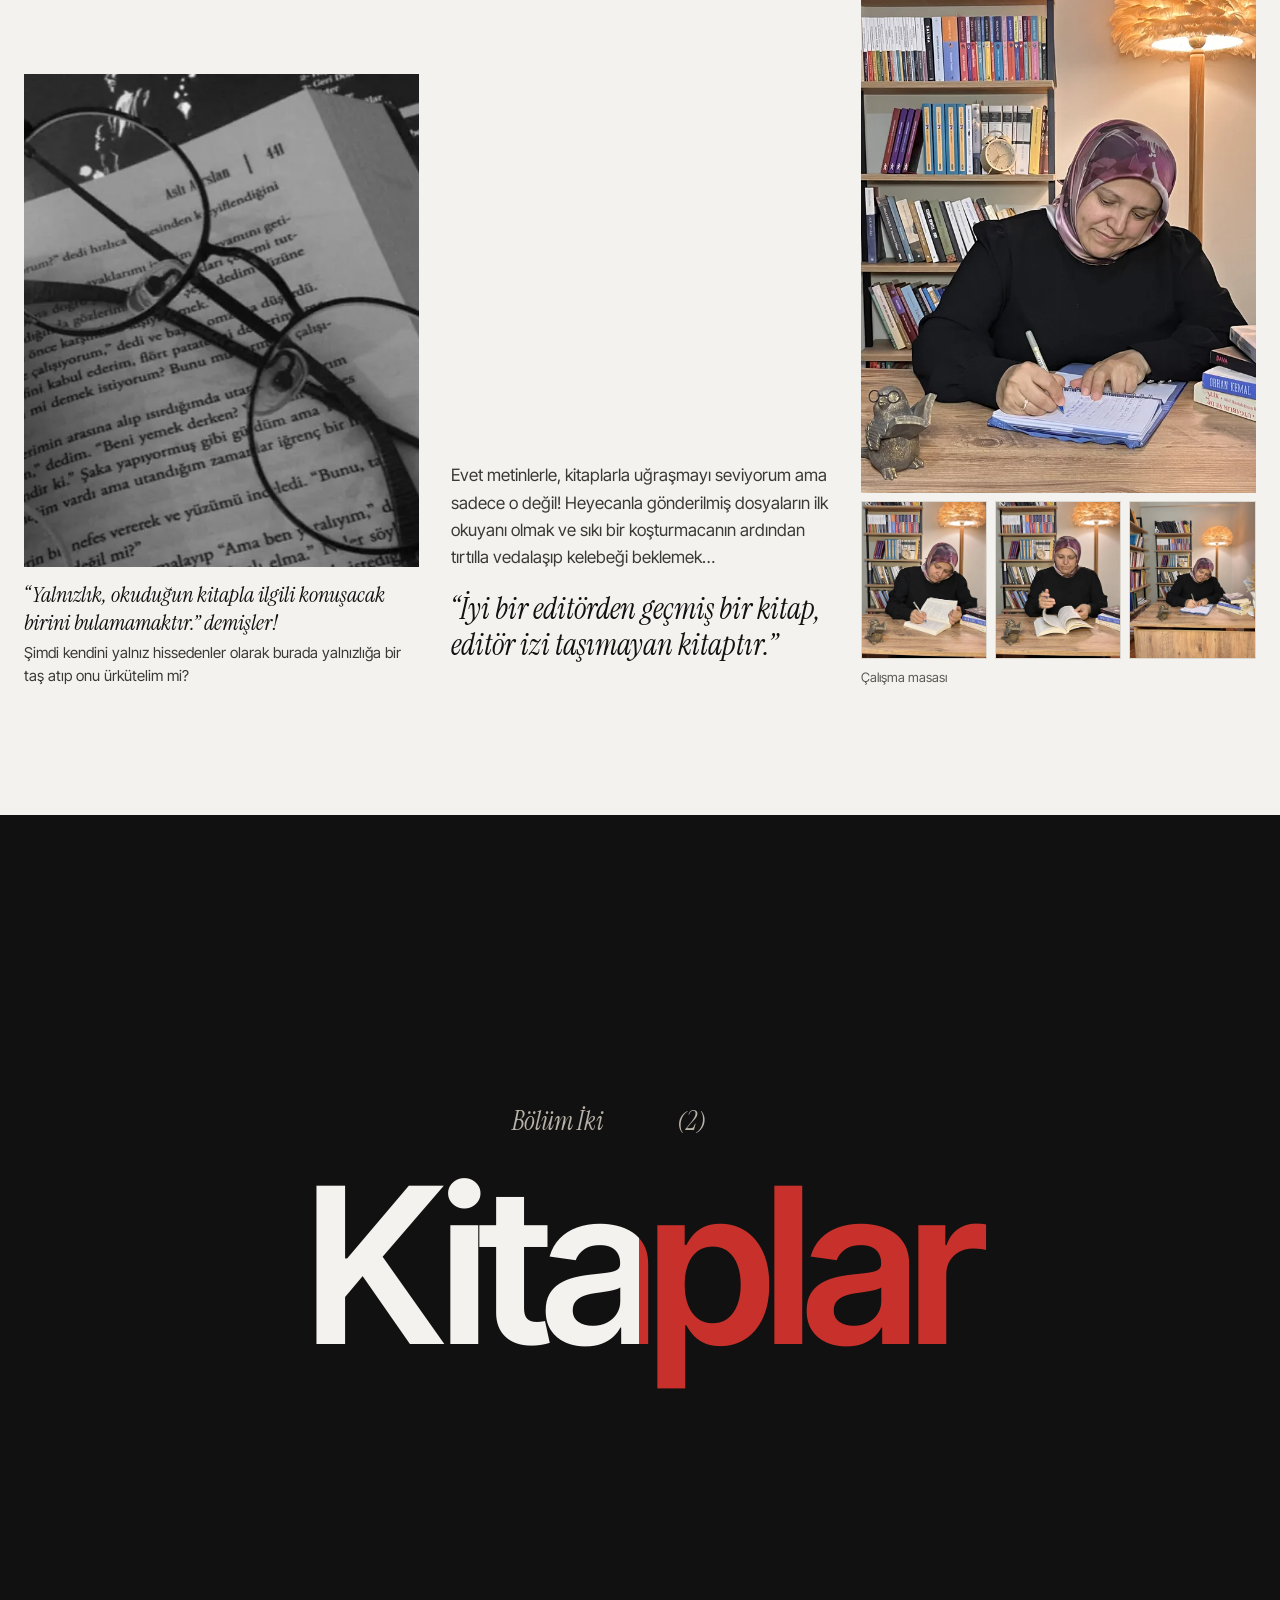
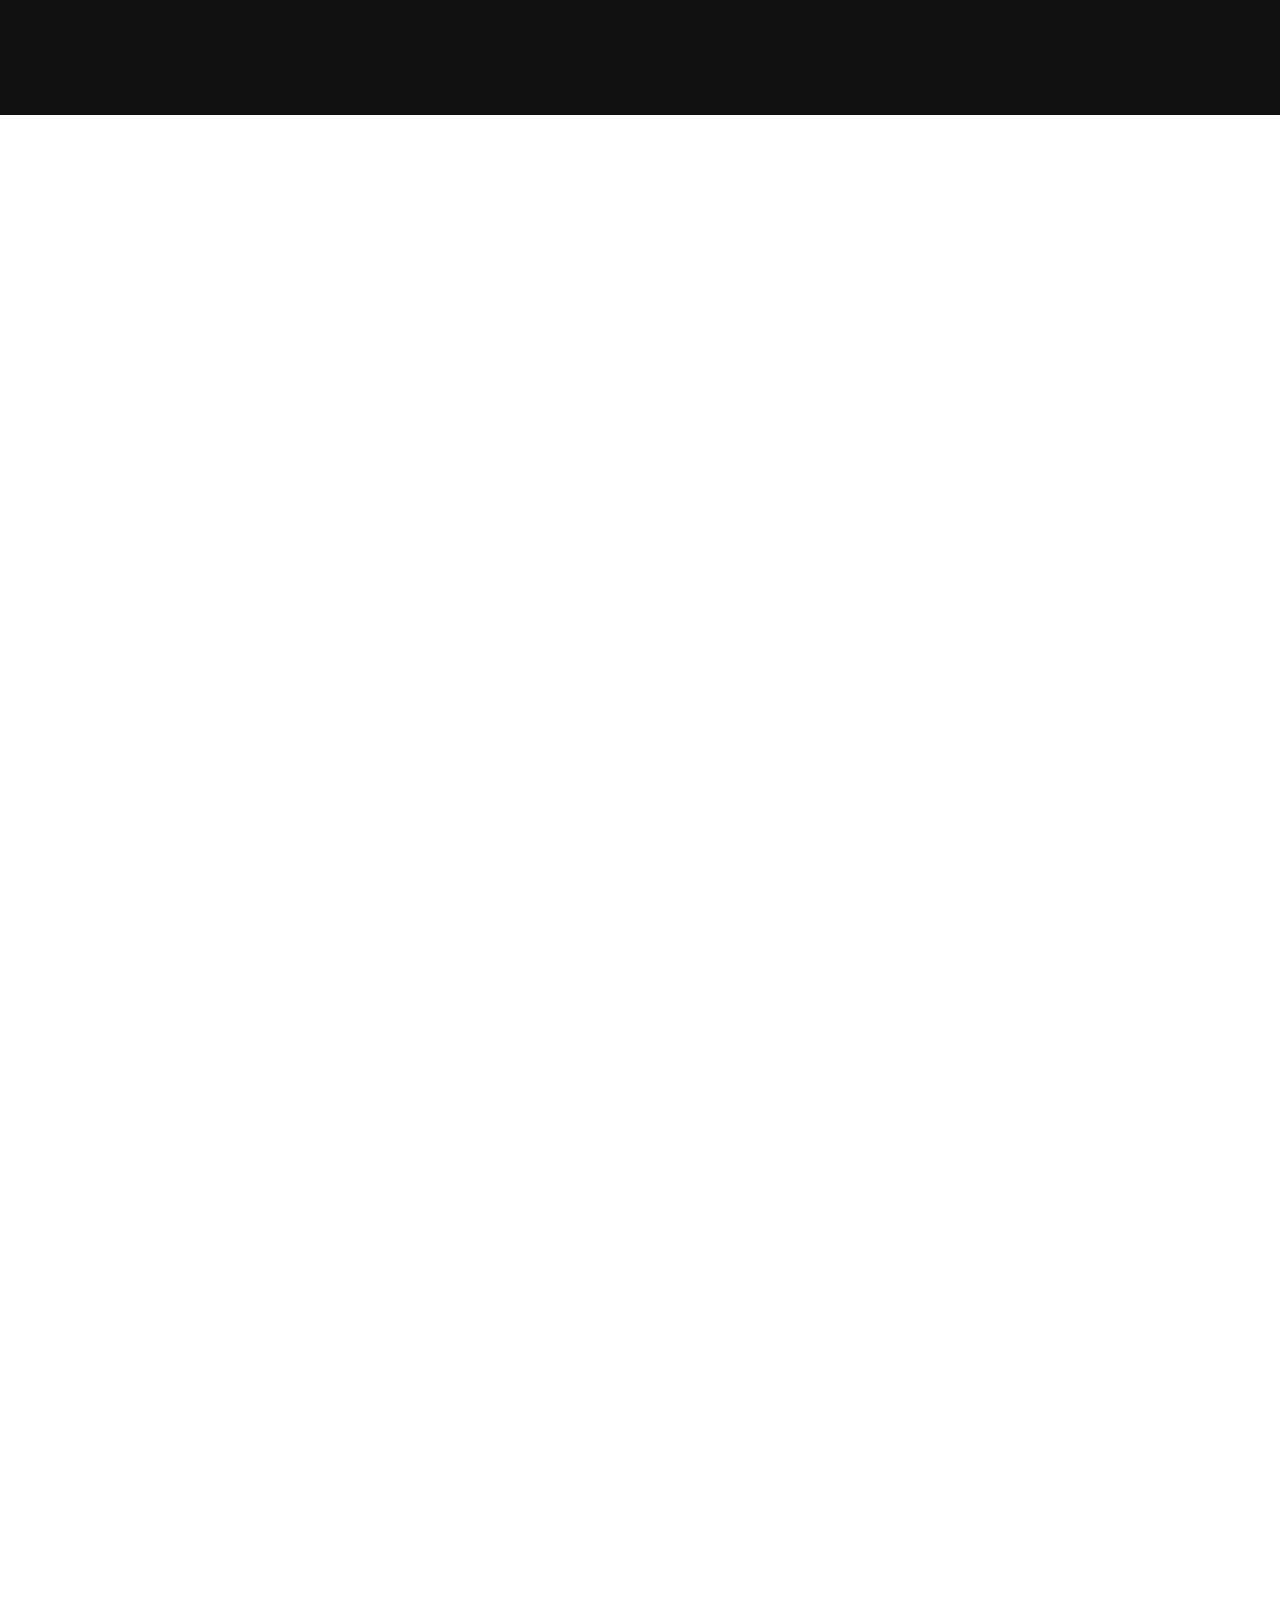
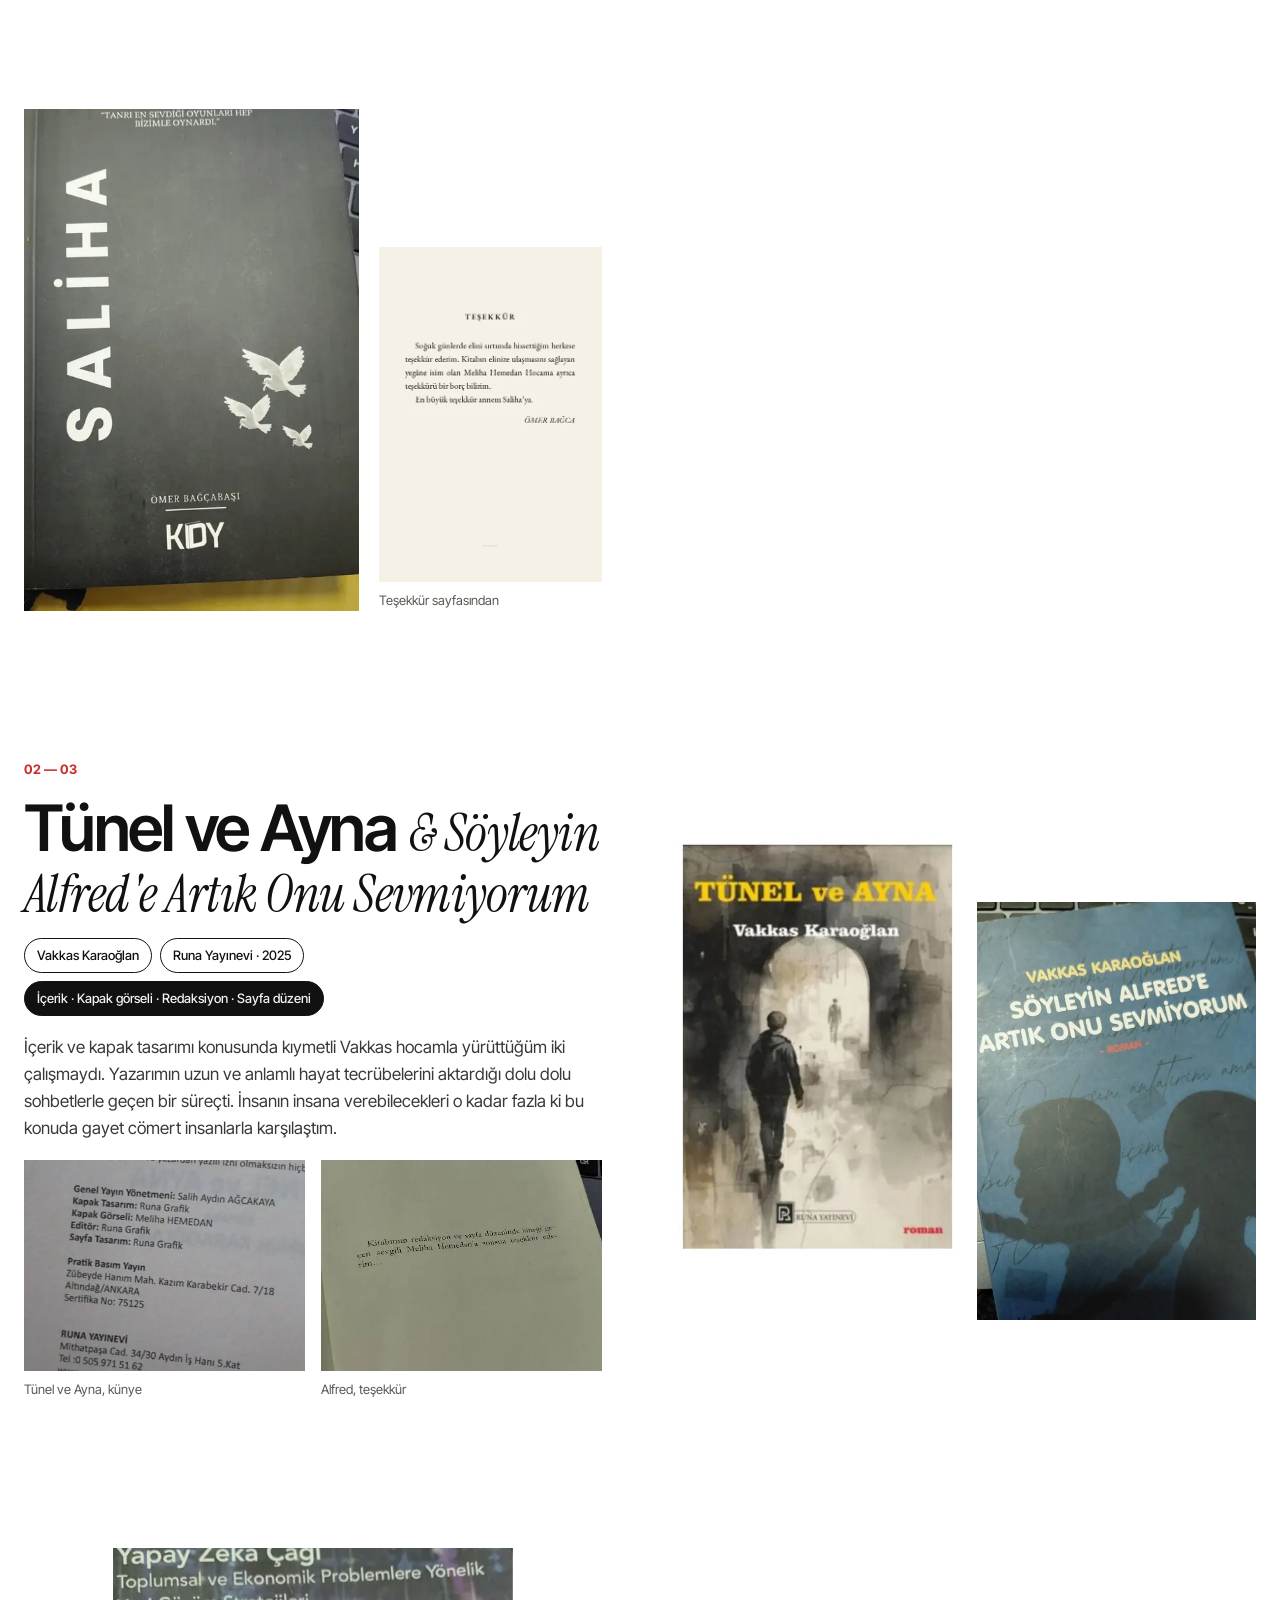
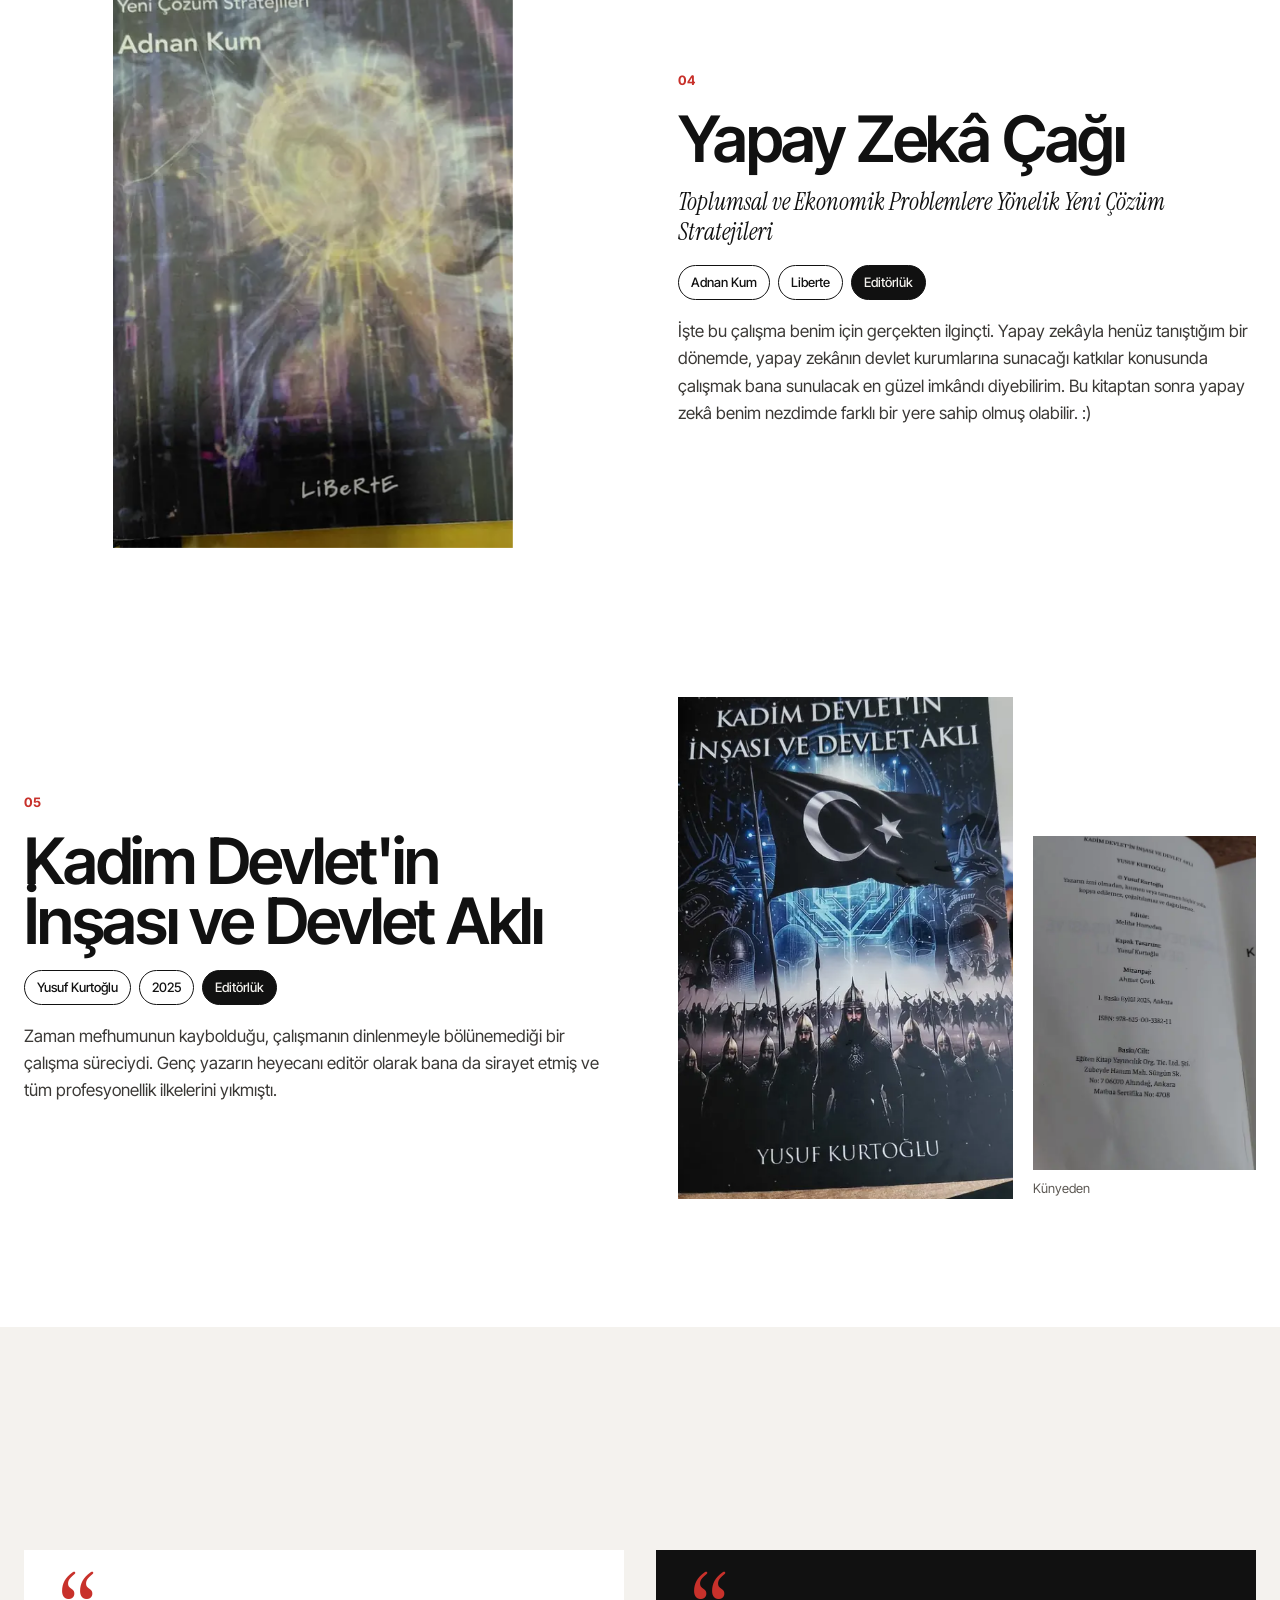
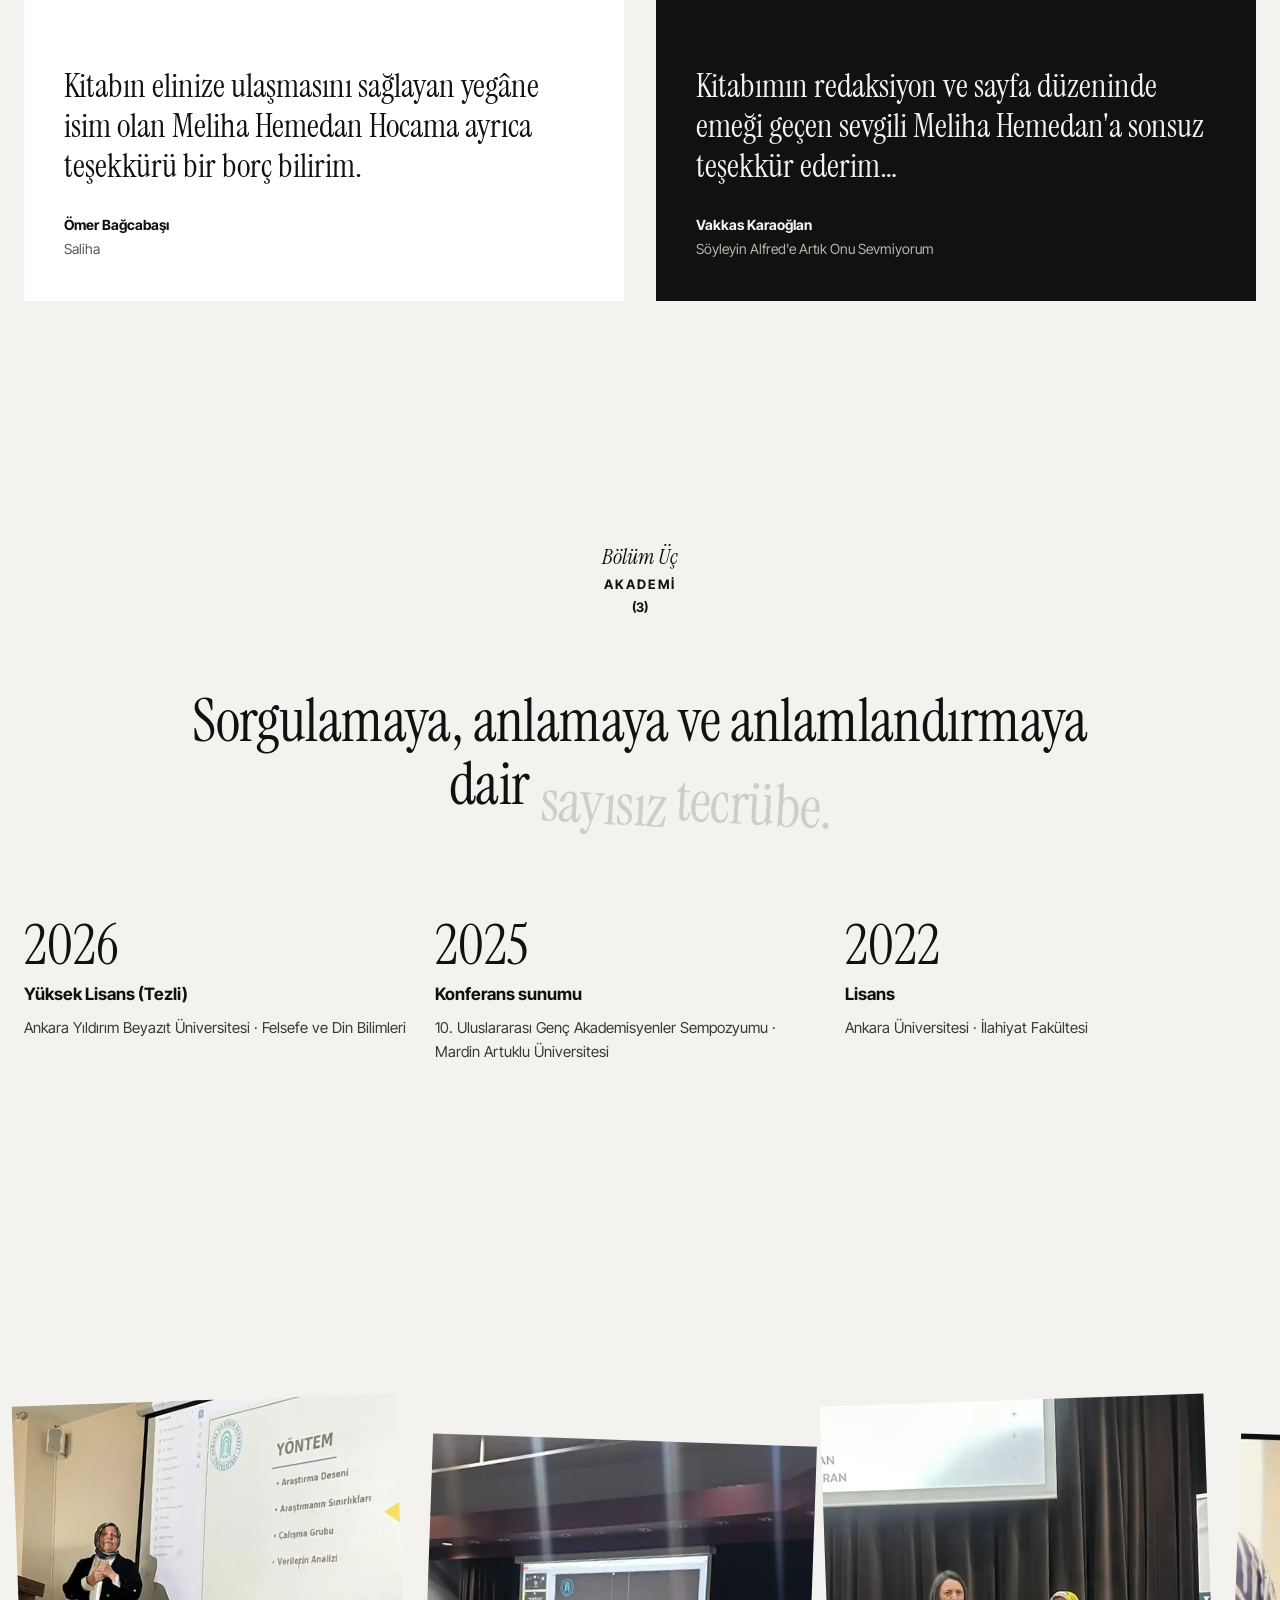
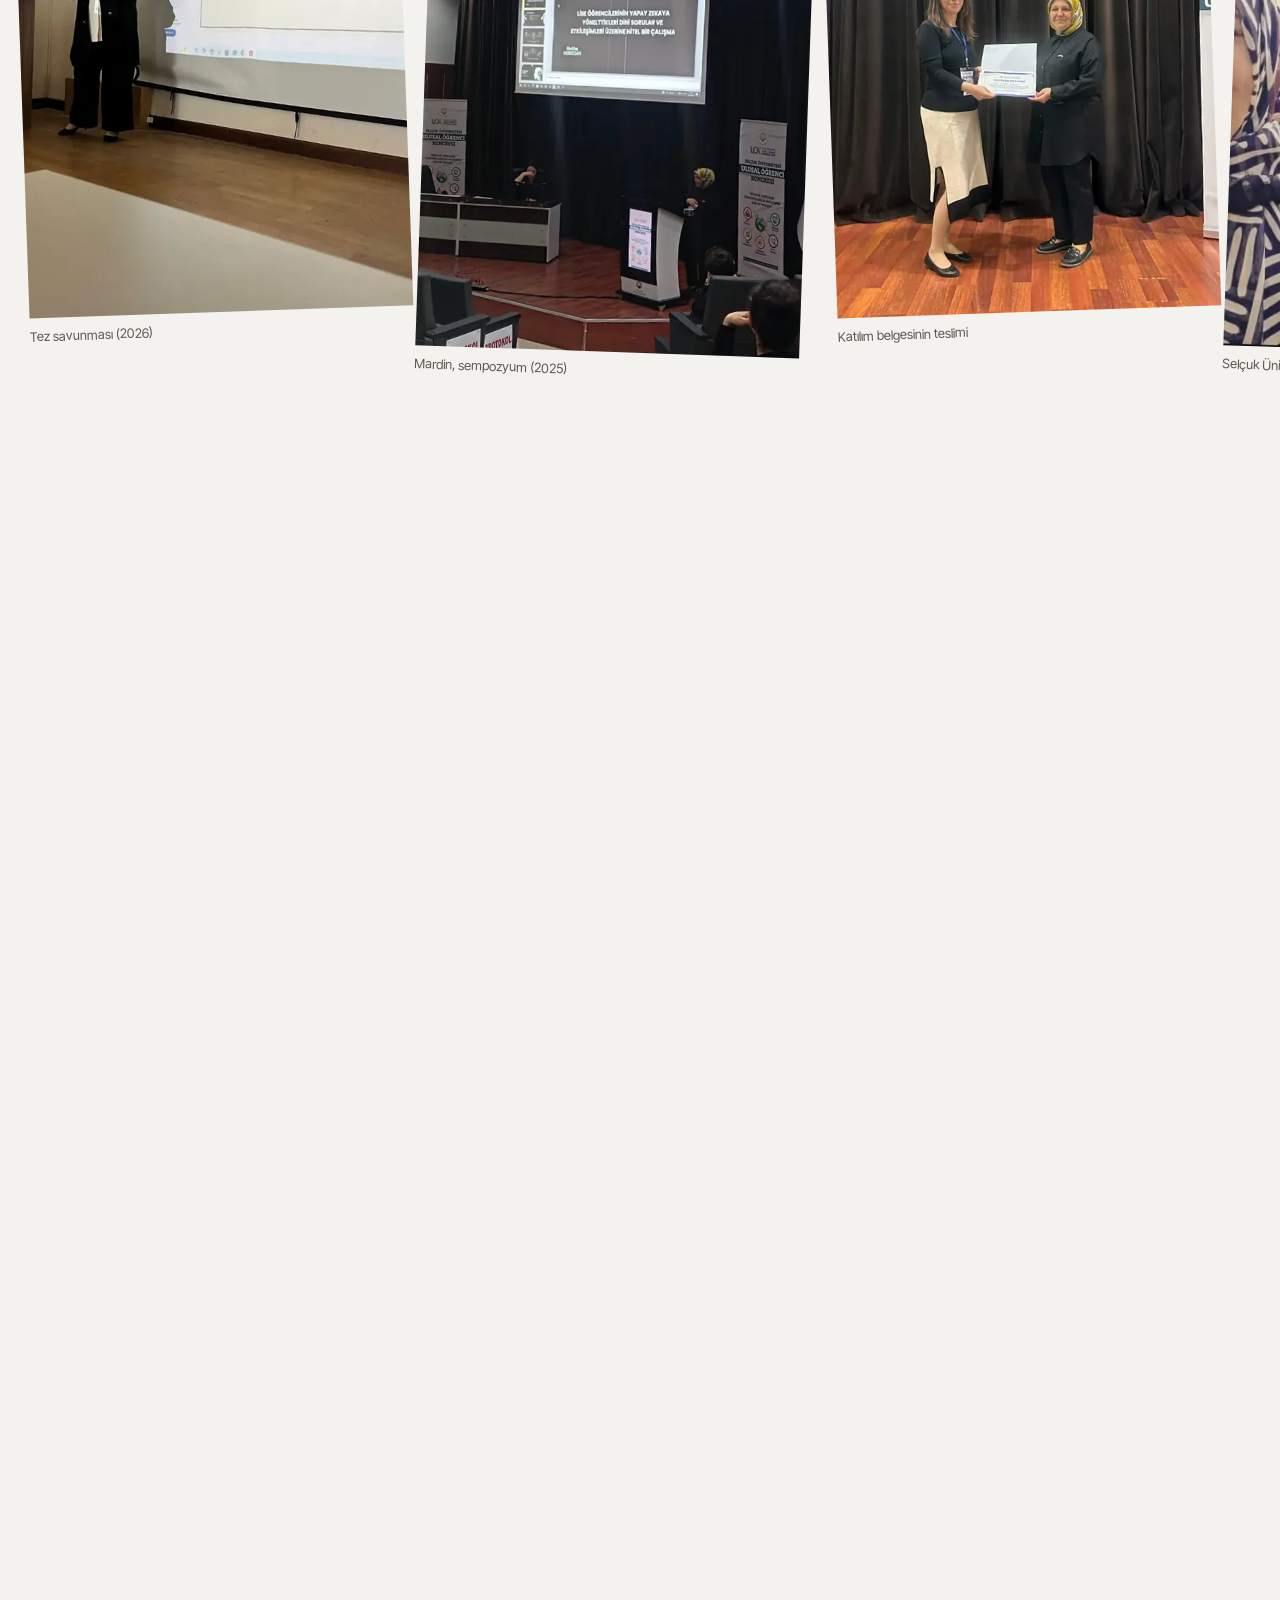
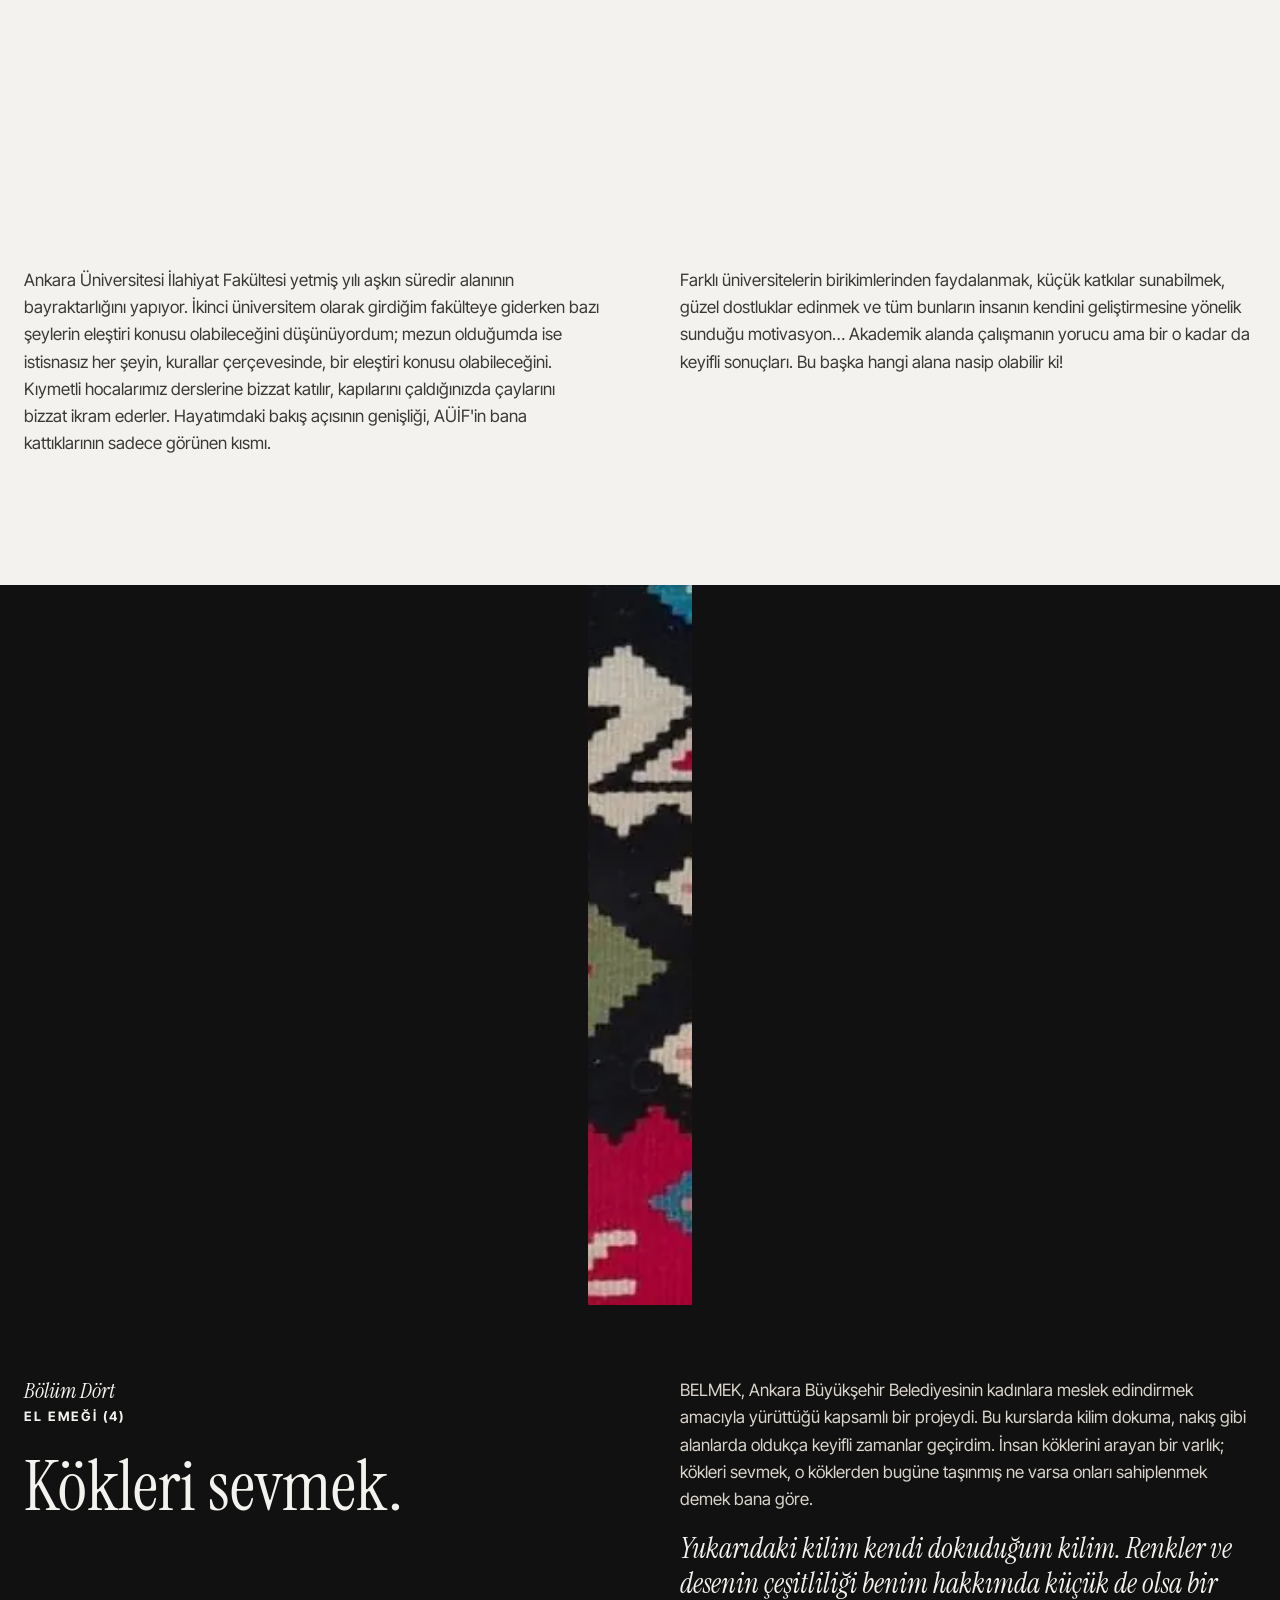
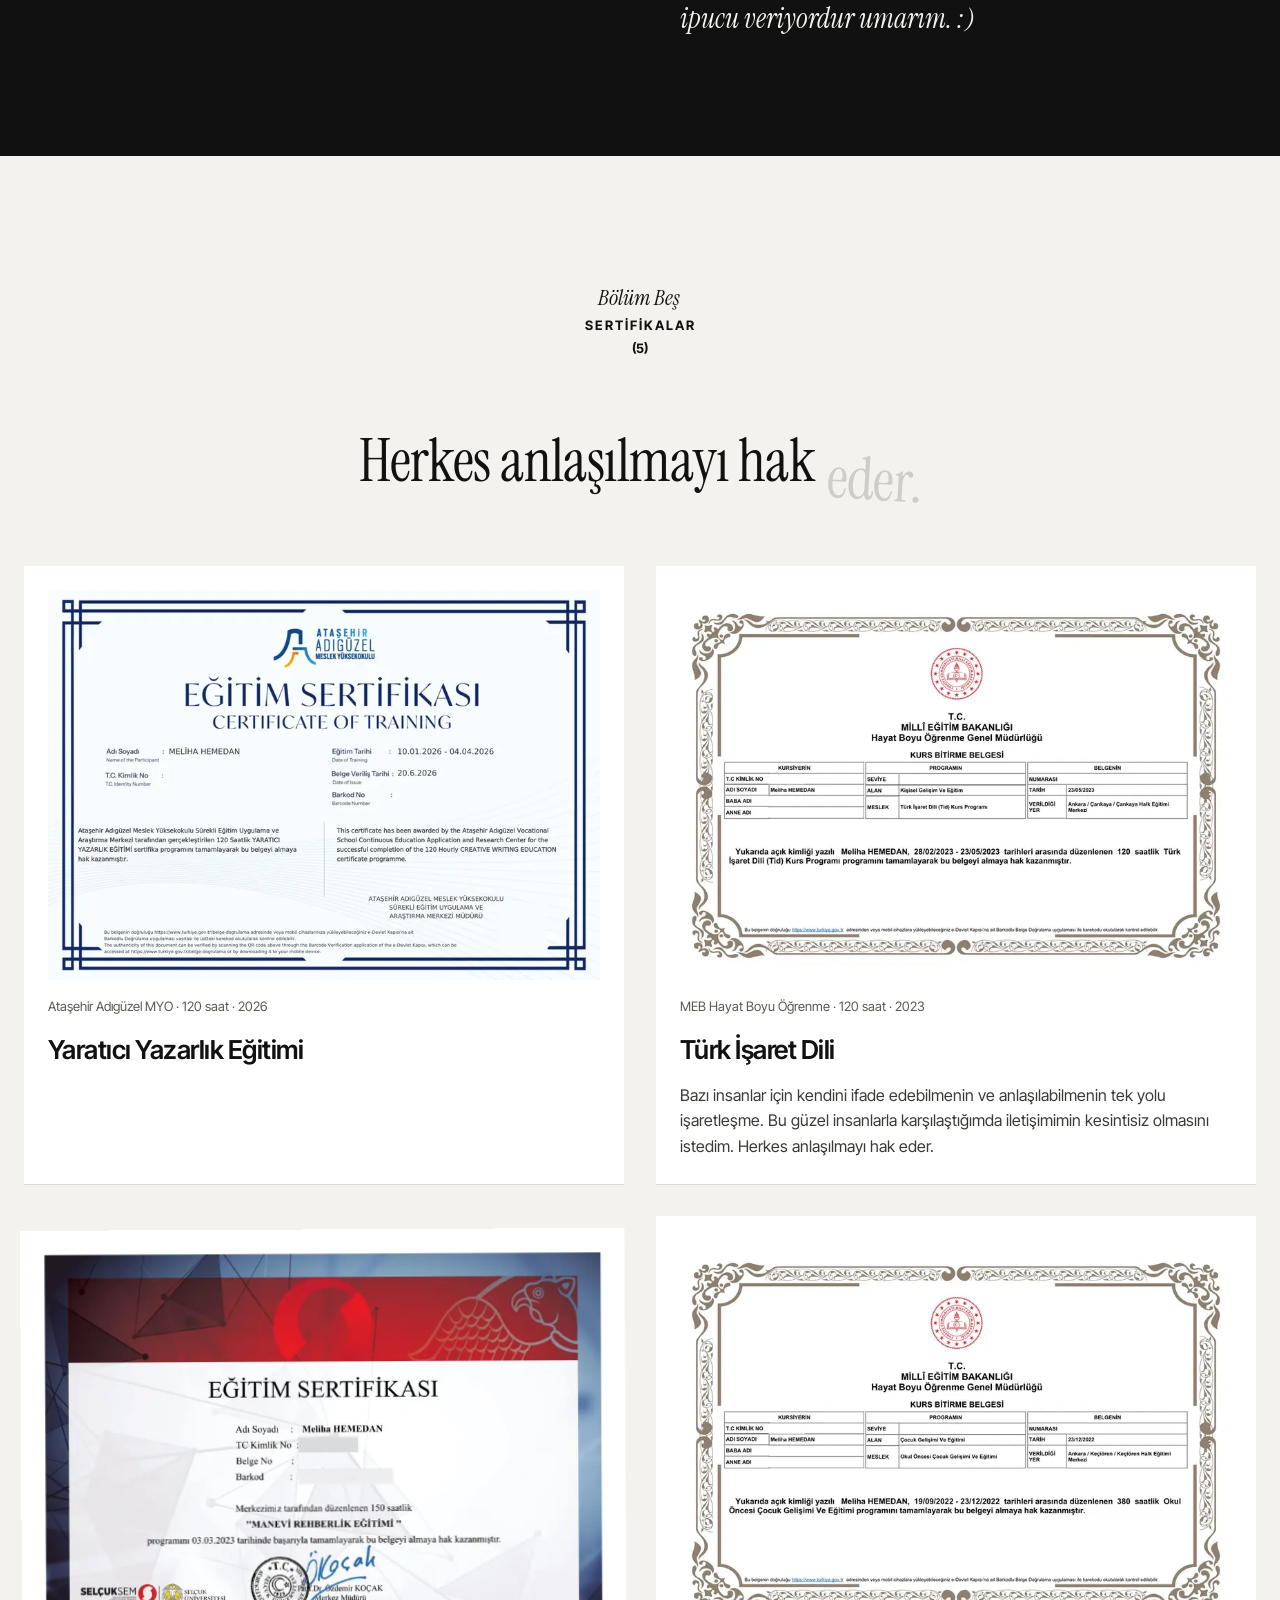
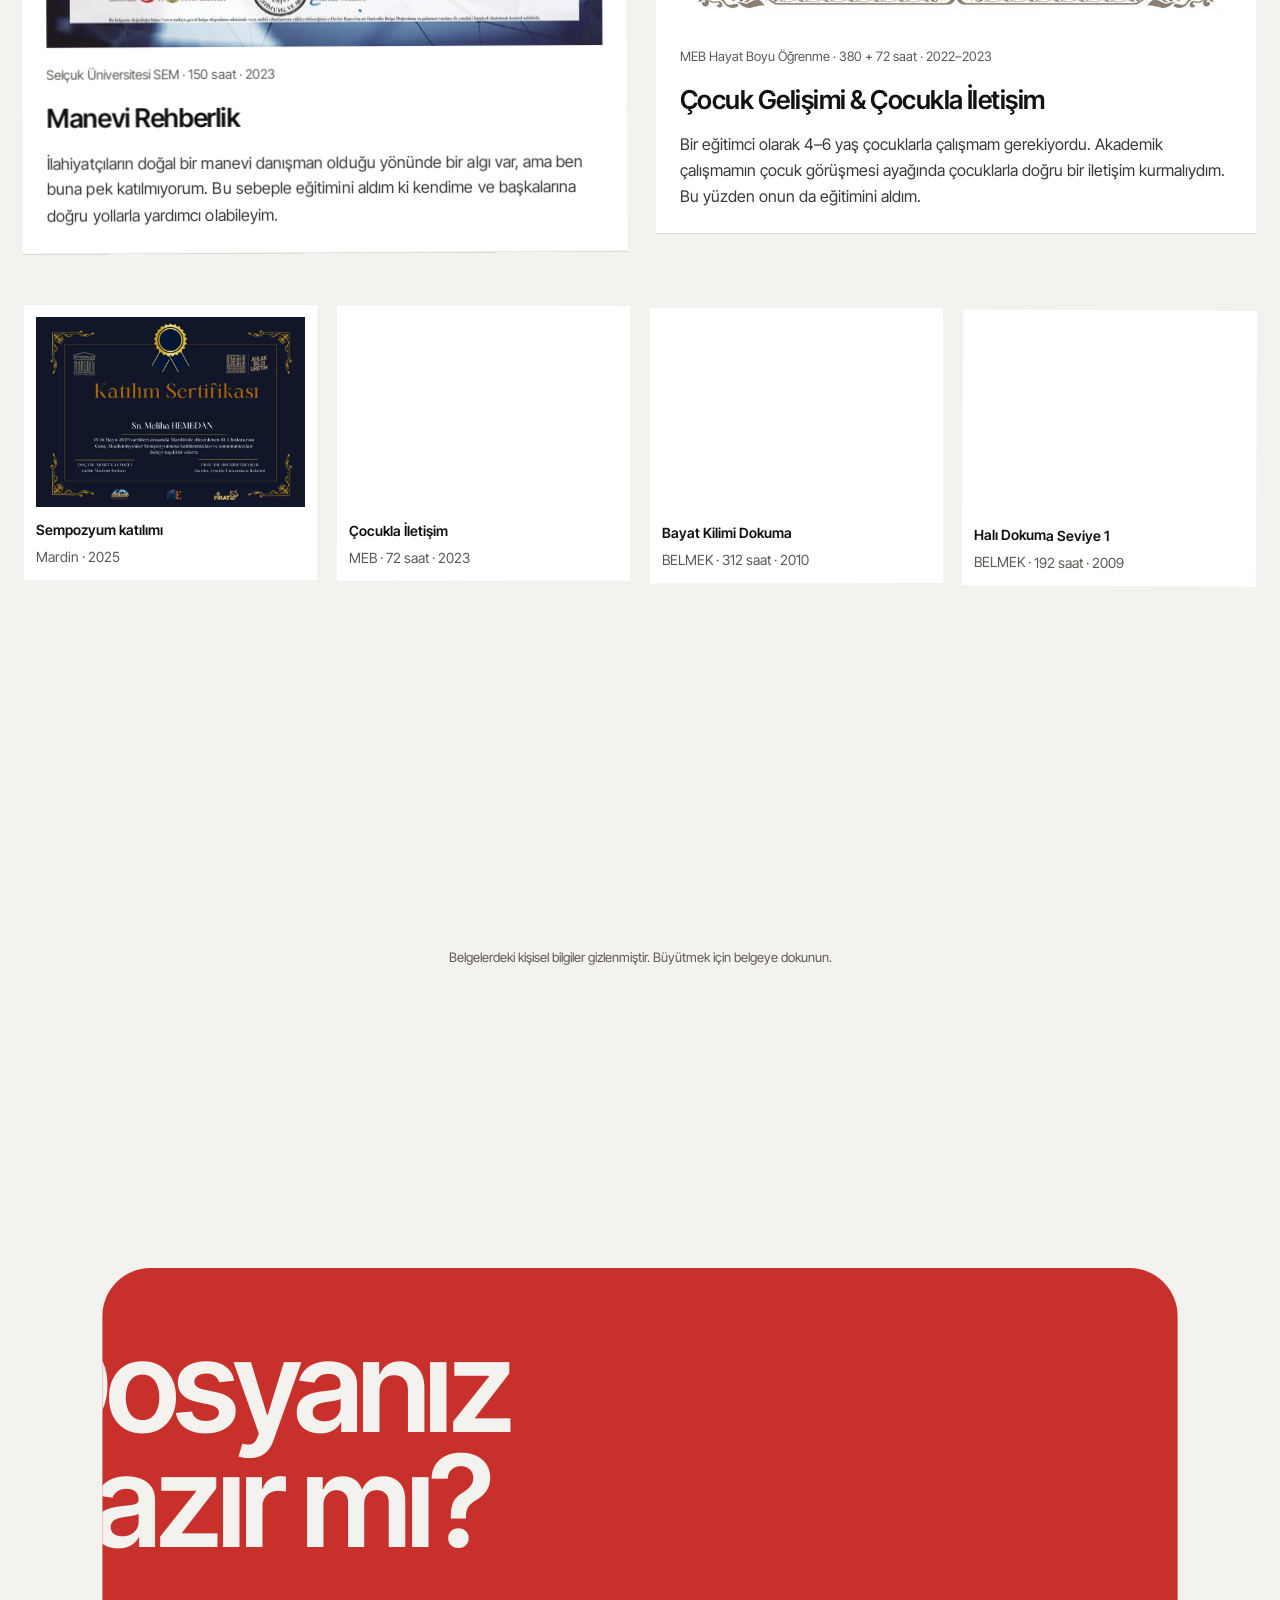
==== commit 5016801d: "Metinsiz etkilesimli sayfa, kelebek ve eb ayrac hero animasyonu" ====
--- a/index.html
+++ b/index.html
@@ -131,35 +131,10 @@
     <p class="hero-role">Meliha Hemedan — Kitap Editörü</p>
     <p class="hero-lead">Heyecanla gönderilmiş dosyaların ilk okuyanı. Redaksiyon, içerik editörlüğü ve kapak görseli; tırtılla vedalaşıp kelebeği beklemeye kadar.</p>
   </div>
-  <div class="stage aw-stage" role="region" aria-label="Editör Bakış — etkileşimli editoryal sahne">
+  <div class="stage aw-stage" role="region" aria-label="Editör Bakış — etkileşimli görsel sahne">
     <canvas class="aw-canvas" aria-hidden="true"></canvas>
-    <div class="aw-grid">
-      <div class="aw-meta">
-        <span class="aw-index">01 / EDİTÖR BAKIŞ</span>
-        <span class="aw-rule" aria-hidden="true"></span>
-        <span class="aw-coords">REDAKSİYON · GELİŞİM · KAPAK</span>
-      </div>
-
-      <div class="aw-center">
-        <p class="aw-kicker" aria-hidden="true">İlk okuyandan son baskıya</p>
-        <div class="aw-headline">
-          <span class="aw-mask"><span>İyi bir kitap,</span></span>
-          <span class="aw-mask"><span><em>editör izi</em> taşımayan</span></span>
-          <span class="aw-mask"><span>kitaptır.</span></span>
-        </div>
-      </div>
-
-      <div class="aw-orbit" aria-hidden="true">
-        <svg class="aw-crest" viewBox="0 0 140 140" width="128" height="128">
-          <defs>
-            <path id="aw-circle" d="M 70, 70 m -50, 0 a 50,50 0 1,1 100,0 a 50,50 0 1,1 -100,0"/>
-          </defs>
-          <text class="aw-crest-text">
-            <textPath href="#aw-circle" startOffset="0%">EDİTÖR BAKIŞ · REDAKSİYON · İLK OKUYAN · </textPath>
-          </text>
-        </svg>
-        <span class="aw-crest-mark">eb</span>
-      </div>
+    <div class="aw-emblem" aria-hidden="true">
+      <div class="aw-ribbon"><span>eb</span></div>
     </div>
     <div class="aw-cursor" aria-hidden="true"></div>
   </div>
--- a/assets/css/style.css
+++ b/assets/css/style.css
@@ -84,49 +84,30 @@
   .main-nav a:last-child{border-bottom:0}
 }
 
-/* ---------- Giriş (Awwwards Tipografi + Akışkan Kanvas) ---------- */
+/* ---------- Giriş (Metinsiz Etkileşimli Editör Bakış Sahnesi) ---------- */
 .hero{padding-top:28px;overflow:hidden;display:flex;flex-direction:column;gap:20px}
 .hero-top{display:flex;flex-wrap:wrap;justify-content:space-between;gap:12px 48px;font-size:14px}
 .hero-role{font-weight:600}
 .hero-lead{max-width:440px;color:var(--ink-2)}
 
-.stage{position:relative;min-height:clamp(380px,48vw,540px);display:grid;align-items:center;padding-block:clamp(16px,3vw,40px);
-  opacity:calc(1 - var(--past,0) * 1.15);transform:translateY(calc(var(--past,0) * 110px)) scale(calc(1 - var(--past,0) * .12))}
-.aw-canvas{position:absolute;inset:0;width:100%;height:100%;pointer-events:none;z-index:0}
-.aw-grid{position:relative;z-index:2;display:grid;grid-template-columns:1fr auto;grid-template-rows:auto 1fr;gap:clamp(24px,4vw,44px) 24px;align-items:end;width:100%}
-.aw-meta{grid-column:1 / -1;display:flex;align-items:center;gap:14px;font-size:11px;font-weight:600;letter-spacing:.16em;text-transform:uppercase;color:var(--muted)}
-.aw-index{color:var(--accent)}
-.aw-rule{flex:1;height:1px;background:var(--line);transform-origin:left;transform:scaleX(0)}
-.fx .aw-rule{animation:aw-rule 1.2s cubic-bezier(.16,1,.3,1) 1.55s forwards}
-@keyframes aw-rule{to{transform:scaleX(1)}}
-.aw-coords{white-space:nowrap}
-
-.aw-center{display:flex;flex-direction:column;gap:clamp(10px,1.4vw,16px);max-width:920px}
-.aw-kicker{font-family:var(--serif);font-style:italic;font-size:clamp(20px,2.2vw,30px);line-height:1.2;color:var(--accent);opacity:0;transform:translateY(14px)}
-.fx .aw-kicker{animation:aw-up .9s cubic-bezier(.16,1,.3,1) 1.65s forwards}
-@keyframes aw-up{to{opacity:1;transform:none}}
-
-.aw-headline{font-family:var(--serif);font-size:clamp(42px,6.8vw,106px);line-height:.96;letter-spacing:-.025em;color:var(--ink)}
-.aw-mask{display:block;overflow:hidden;padding-bottom:.06em}
-.aw-mask > span{display:block;transform:translateY(112%) rotate(1.5deg);transform-origin:left bottom}
-.aw-mask em{font-style:italic;color:var(--accent);position:relative;display:inline-block}
-.fx .aw-mask:nth-child(1) > span{animation:aw-reveal 1.15s cubic-bezier(.16,1,.3,1) 1.72s forwards}
-.fx .aw-mask:nth-child(2) > span{animation:aw-reveal 1.15s cubic-bezier(.16,1,.3,1) 1.84s forwards}
-.fx .aw-mask:nth-child(3) > span{animation:aw-reveal 1.15s cubic-bezier(.16,1,.3,1) 1.96s forwards}
-@keyframes aw-reveal{to{transform:translateY(0) rotate(0deg)}}
-
-.aw-orbit{position:relative;width:128px;height:128px;display:grid;place-items:center;align-self:end;justify-self:end;opacity:0;transform:scale(.82)}
-.fx .aw-orbit{animation:aw-orbit-in 1s cubic-bezier(.16,1,.3,1) 2.05s forwards}
-@keyframes aw-orbit-in{to{opacity:1;transform:scale(1)}}
-.aw-crest{width:100%;height:100%;animation:aw-spin 24s linear infinite;will-change:transform}
-.aw-crest-text{font-family:var(--sans);font-size:10.5px;font-weight:600;letter-spacing:.22em;fill:var(--ink-2);text-transform:uppercase}
-.aw-crest-mark{position:absolute;font-family:var(--serif);font-size:32px;line-height:1;color:var(--accent);transition:transform .4s cubic-bezier(.16,1,.3,1)}
-.aw-orbit:hover .aw-crest-mark{transform:scale(1.16) rotate(-6deg)}
-@keyframes aw-spin{to{transform:rotate(360deg)}}
-
-.aw-cursor{position:absolute;left:var(--cx,50%);top:var(--cy,50%);width:220px;height:220px;border-radius:50%;transform:translate(-50%,-50%);
-  background:radial-gradient(circle, rgba(200,49,43,.11) 0%, rgba(200,49,43,.03) 45%, transparent 72%);
-  pointer-events:none;z-index:1;opacity:0;transition:opacity .4s var(--ease)}
+.stage{position:relative;height:clamp(340px,46vw,500px);display:grid;place-items:center;cursor:crosshair;user-select:none;-webkit-tap-highlight-color:transparent;
+  opacity:calc(1 - var(--past,0) * 1.15);transform:translateY(calc(var(--past,0) * 110px)) scale(calc(1 - var(--past,0) * .14))}
+.aw-canvas{position:absolute;inset:0;width:100%;height:100%;display:block;z-index:1}
+
+.aw-emblem{position:relative;z-index:2;pointer-events:none;perspective:900px;
+  transform:translate3d(var(--tx,0px), var(--ty,0px), 0) rotateX(var(--rx,0deg)) rotateY(var(--ry,0deg));
+  transition:transform .25s var(--ease)}
+.aw-ribbon{width:clamp(54px,6vw,74px);height:clamp(84px,9.5vw,116px);background:var(--accent);color:var(--on-dark);
+  clip-path:polygon(0 0,100% 0,100% 100%,50% 78.8%,0 100%);
+  display:flex;justify-content:center;padding-top:clamp(12px,1.5vw,18px);
+  box-shadow:0 24px 50px rgba(200,49,43,.28);
+  animation:aw-breathe 4.6s ease-in-out infinite}
+.aw-ribbon span{font-family:var(--serif);font-size:clamp(30px,3.6vw,44px);line-height:.9}
+@keyframes aw-breathe{0%,100%{transform:translateY(0)}50%{transform:translateY(-8px)}}
+
+.aw-cursor{position:absolute;left:var(--cx,50%);top:var(--cy,50%);width:180px;height:180px;border-radius:50%;transform:translate(-50%,-50%);
+  background:radial-gradient(circle, rgba(200,49,43,.13) 0%, rgba(200,49,43,.03) 48%, transparent 72%);
+  pointer-events:none;z-index:0;opacity:0;transition:opacity .35s var(--ease)}
 .aw-stage:hover .aw-cursor{opacity:1}
 
 .hero-name{font-weight:600;font-size:clamp(40px,11.6vw,186px);line-height:.9;letter-spacing:-.045em;white-space:nowrap;text-align:center;margin-bottom:-.08em;transform:translateY(calc(var(--past,0) * 60px))}
@@ -134,12 +115,6 @@
 .hero-name .ch{display:inline-block}
 .fx .hero-name .ch{animation:letter 1s var(--ease) both;animation-delay:calc(1.45s + var(--i) * 45ms)}
 @keyframes letter{from{opacity:0;transform:translateY(.6em) rotate(8deg)}to{opacity:1;transform:none}}
-@media (max-width:760px){
-  .aw-grid{grid-template-columns:1fr}
-  .aw-orbit{width:92px;height:92px;justify-self:start}
-  .aw-crest-mark{font-size:24px}
-  .aw-coords{display:none}
-}
 @media (max-width:640px){
   .hero-name{white-space:normal;font-size:19vw;line-height:.88;margin-bottom:.1em}
 }
@@ -349,9 +324,7 @@
 @media (prefers-reduced-motion:reduce){
   html{scroll-behavior:auto}
   .intro{display:none}
-  .aw-crest,.tape-track{animation:none}
-  .aw-rule{transform:scaleX(1)}
-  .aw-kicker,.aw-orbit,.aw-mask > span{opacity:1;transform:none;animation:none}
+  .aw-ribbon,.tape-track{animation:none}
   .fx .hero-name .ch{animation:none}
 }
 
